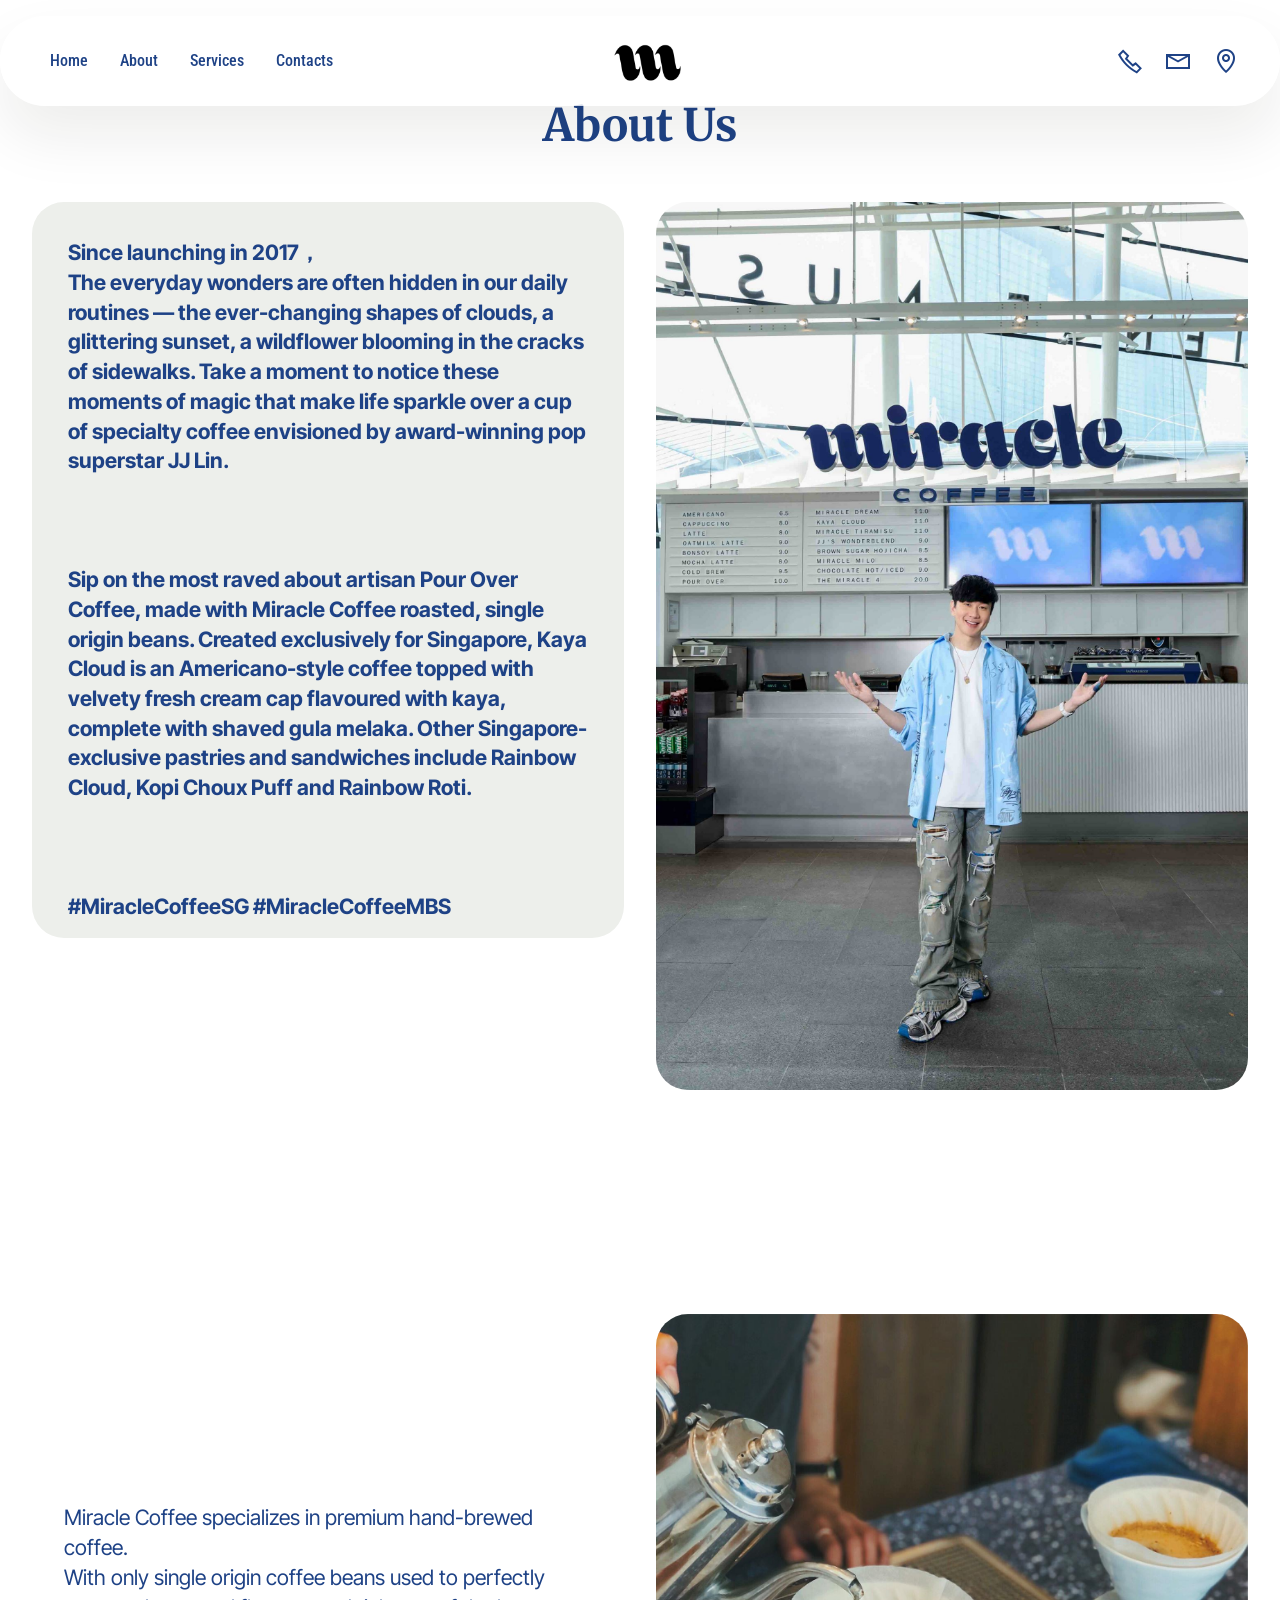
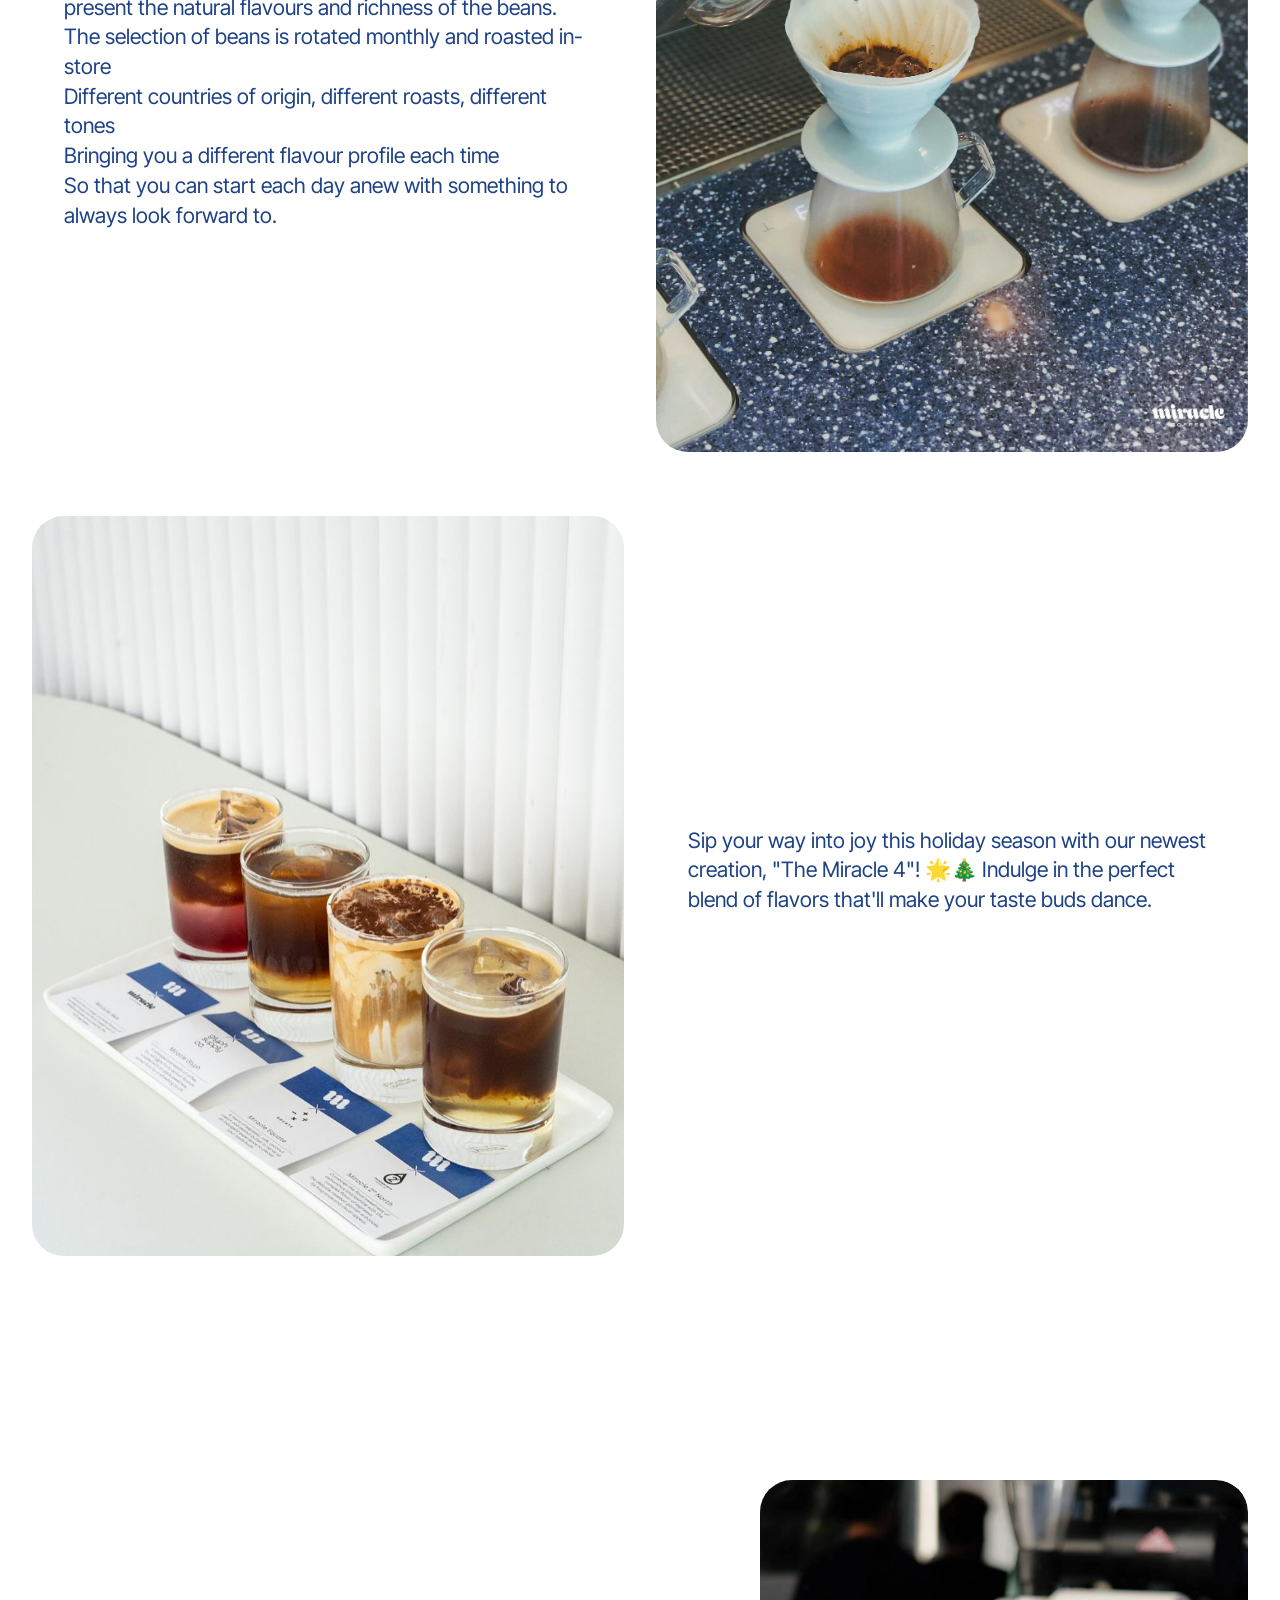
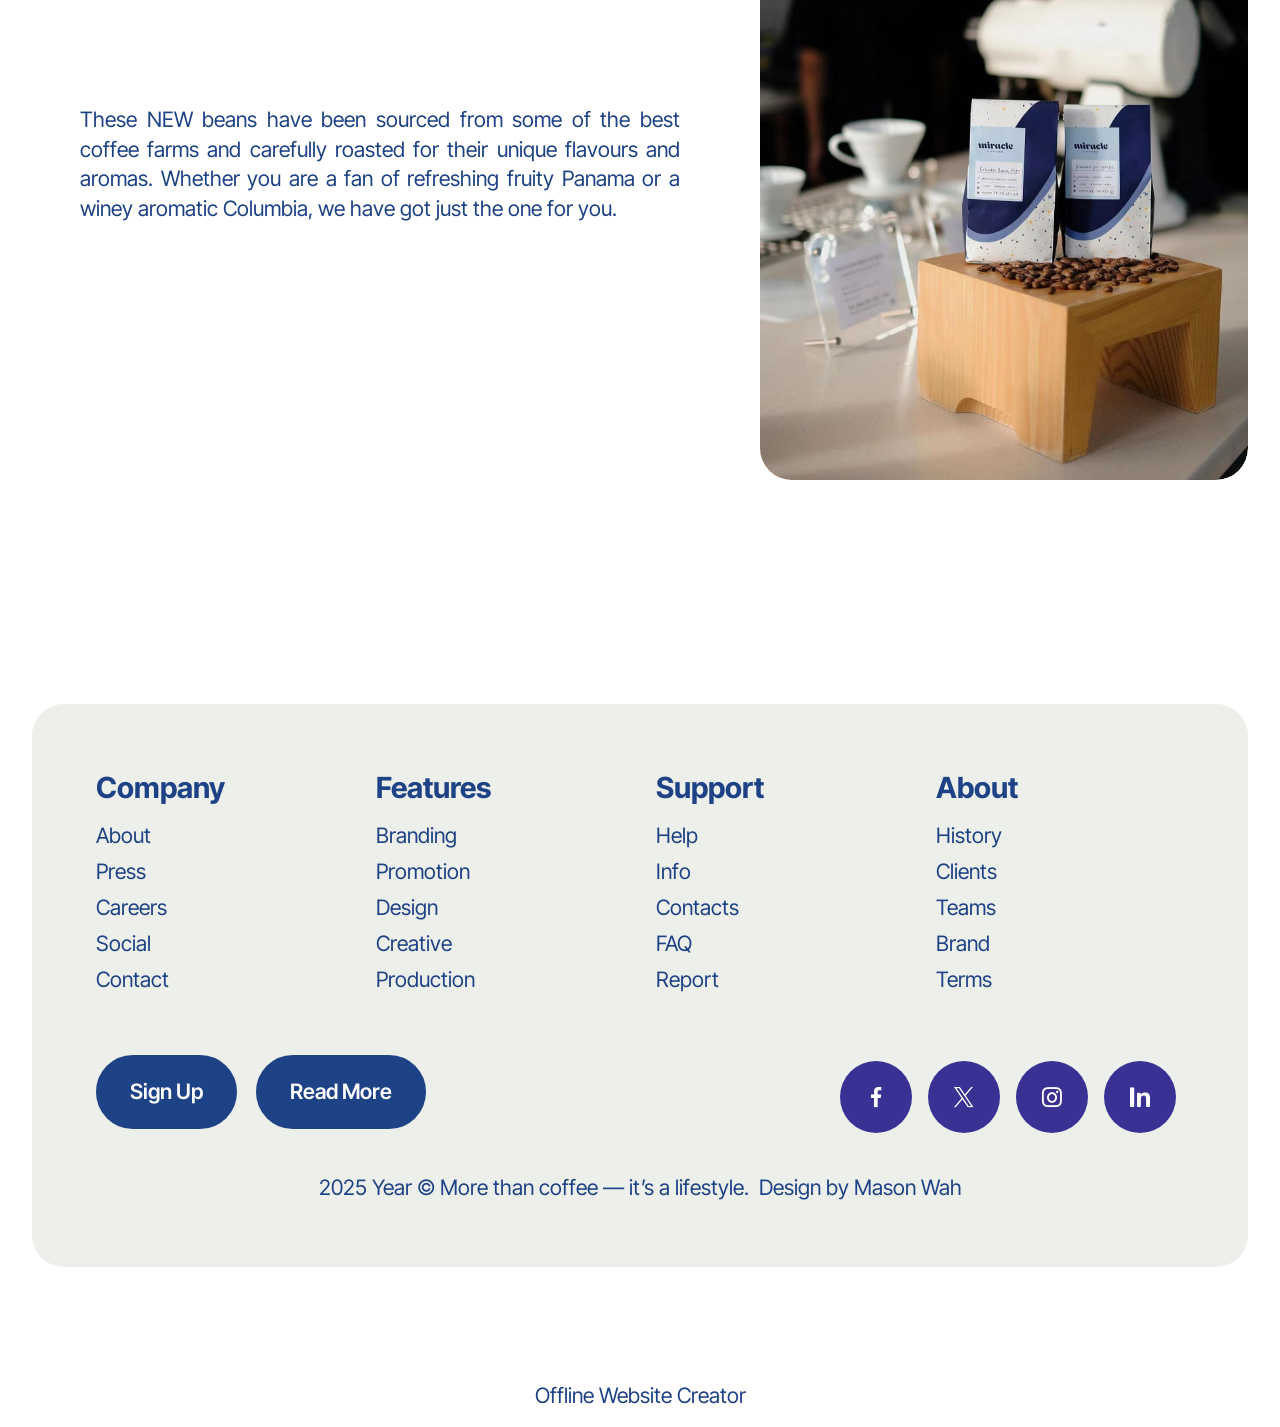
==== page1.html @ ad611be1 "create github pages" ====
<!DOCTYPE html>
<html  >
<head>
  <!-- Site made with Mobirise Website Builder v6.1.4, https://mobirise.com -->
  <meta charset="UTF-8">
  <meta http-equiv="X-UA-Compatible" content="IE=edge">
  <meta name="generator" content="Mobirise v6.1.4, mobirise.com">
  <meta name="viewport" content="width=device-width, initial-scale=1, minimum-scale=1">
  <link rel="shortcut icon" href="assets/images/301805165-104330795756913-1776750005625541947-n-removebg-preview.png" type="image/x-icon">
  <meta name="description" content="">
  
  
  <title>About</title>
  <link rel="stylesheet" href="assets/web/assets/mobirise-icons2/mobirise2.css">
  <link rel="stylesheet" href="assets/bootstrap/css/bootstrap.min.css">
  <link rel="stylesheet" href="assets/dropdown/css/style.css">
  <link rel="stylesheet" href="assets/socicon/css/styles.css">
  <link rel="stylesheet" href="assets/theme/css/style.css">
  <link rel="preload" href="https://fonts.googleapis.com/css?family=Merriweather:300,400,500,600,700,800,900,300i,400i,500i,600i,700i,800i,900i&display=swap" as="style" onload="this.onload=null;this.rel='stylesheet'">
  <noscript><link rel="stylesheet" href="https://fonts.googleapis.com/css?family=Merriweather:300,400,500,600,700,800,900,300i,400i,500i,600i,700i,800i,900i&display=swap"></noscript>
  <link rel="preload" href="https://fonts.googleapis.com/css?family=Inter+Tight:100,200,300,400,500,600,700,800,900,100i,200i,300i,400i,500i,600i,700i,800i,900i&display=swap" as="style" onload="this.onload=null;this.rel='stylesheet'">
  <noscript><link rel="stylesheet" href="https://fonts.googleapis.com/css?family=Inter+Tight:100,200,300,400,500,600,700,800,900,100i,200i,300i,400i,500i,600i,700i,800i,900i&display=swap"></noscript>
  <link rel="preload" href="https://fonts.googleapis.com/css?family=Roboto+Condensed:100,200,300,400,500,600,700,800,900,100i,200i,300i,400i,500i,600i,700i,800i,900i&display=swap" as="style" onload="this.onload=null;this.rel='stylesheet'">
  <noscript><link rel="stylesheet" href="https://fonts.googleapis.com/css?family=Roboto+Condensed:100,200,300,400,500,600,700,800,900,100i,200i,300i,400i,500i,600i,700i,800i,900i&display=swap"></noscript>
  <link rel="preload" as="style" href="assets/mobirise/css/mbr-additional.css?v=ZMEX3D"><link rel="stylesheet" href="assets/mobirise/css/mbr-additional.css?v=ZMEX3D" type="text/css">

  
  
  
</head>
<body>
  
  <section data-bs-version="5.1" class="menu menu3 cid-uYOqbJSqLU" once="menu" id="menu03-n">
	

	<nav class="navbar navbar-dropdown navbar-fixed-top navbar-expand-lg">
		<div class="container">
			<div class="navbar-brand">
				<span class="navbar-logo">
					<a href="index.html">
						<img src="assets/images/301805165-104330795756913-1776750005625541947-n-removebg-preview.png" alt="Mobirise Website Builder" style="height: 5rem;">
					</a>
				</span>
				
			</div>
			<button class="navbar-toggler" type="button" data-toggle="collapse" data-bs-toggle="collapse" data-target="#navbarSupportedContent" data-bs-target="#navbarSupportedContent" aria-controls="navbarNavAltMarkup" aria-expanded="false" aria-label="Toggle navigation">
				<div class="hamburger">
					<span></span>
					<span></span>
					<span></span>
					<span></span>
				</div>
			</button>
			<div class="collapse navbar-collapse" id="navbarSupportedContent">
				<ul class="navbar-nav nav-dropdown nav-right" data-app-modern-menu="true"><li class="nav-item">
						<a class="nav-link link text-primary display-4" href="index.html">Home</a>
					</li><li class="nav-item"><a class="nav-link link text-primary display-4" href="page1.html">About</a></li>
					<li class="nav-item">
						<a class="nav-link link show text-primary display-4" href="page2.html" aria-expanded="false">Services</a>
					</li>
					<li class="nav-item">
						<a class="nav-link link text-primary display-4" href="page3.html">Contacts</a>
					</li></ul>
				<div class="icons-menu">
					<a class="iconfont-wrapper" href="https://mobiri.se">
						<span class="p-2 mbr-iconfont mobi-mbri-phone mobi-mbri"></span>
					</a>
					<a class="iconfont-wrapper" href="https://mobiri.se">
						<span class="p-2 mbr-iconfont mobi-mbri-letter mobi-mbri"></span>
					</a>
					<a class="iconfont-wrapper" href="https://mobiri.se">
						<span class="p-2 mbr-iconfont mobi-mbri-map-pin mobi-mbri"></span>
					</a>
					
				</div>
				
			</div>
		</div>
	</nav>
</section>

<section data-bs-version="5.1" class="features030 cid-uYUTKyAnQy" id="features030-w">
    
    
    
    <div class="container">
        <div class="row justify-content-center">
            <div class="col-md-12 content-head mb-5">
                <h1 class="mbr-section-title mbr-fonts-style mb-0 display-2"><strong>About Us</strong></h1>
                
            </div>
        </div>
        <div class="row justify-content-center  blockContent">
            <div class="col-12 col-lg">
                <div class="item-wrapper align-left">
                    <div class="mbr-text counter-container mbr-fonts-style display-7">
                        <div><strong>Since launching in 2017，</strong></div><div><strong>The everyday wonders are often hidden in our daily routines — the ever-changing shapes of clouds, a glittering sunset, a wildflower blooming in the cracks of sidewalks. Take a moment to notice these moments of magic that make life sparkle over a cup of specialty coffee envisioned by award-winning pop superstar JJ Lin.</strong></div><div><strong><br></strong></div><div><strong>&nbsp;</strong></div><div><strong><br></strong></div><div><strong>Sip on the most raved about artisan Pour Over Coffee, made with Miracle Coffee roasted, single origin beans. Created exclusively for Singapore, Kaya Cloud is an Americano-style coffee topped with velvety fresh cream cap flavoured with kaya, complete with shaved gula melaka. Other Singapore-exclusive pastries and sandwiches include Rainbow Cloud, Kopi Choux Puff and Rainbow Roti.</strong></div><div><strong><br></strong></div><div><strong>&nbsp;</strong></div><div><strong><br></strong></div><div><strong>#MiracleCoffeeSG #MiracleCoffeeMBS</strong></div>
                    </div>
                </div>
            </div>
            <div class="col-12 col-lg-6">
                <div class="image-wrapper mb-4">
                    <img class="w-100" src="assets/images/jj-lin-in-front-of-the-flagship-cafe-counter-scaled.jpg" alt="Mobirise Website Builder">
                </div>
            </div>

        </div>
    </div>
</section>

<section data-bs-version="5.1" class="features38 cid-uYUZ3qZZGn" id="features038-10">
    

    
    

    <div class="container">
        <div class="row justify-content-center">
            <div class="col-12 col-md-12 col-lg">
                <div class="text-wrapper align-left">
                    
                    <p class="mbr-text align-left mbr-fonts-style mb-4 display-7">Miracle Coffee specializes in premium hand-brewed coffee.<br>With only single origin coffee beans used to perfectly present the natural flavours and richness of the beans.<br>The selection of beans is rotated monthly and roasted in-store<br>Different countries of origin, different roasts, different tones<br>Bringing you a different flavour profile each time<br>So that you can start each day anew with something to always look forward to.</p>
                    
                </div>
            </div>
            <div class="col-12 col-md-12 col-lg-6 image-wrapper">
                <img class="w-100" src="assets/images/471149863-550936171096371-1364765963683925314-n.jpg" alt="Mobirise Website Builder">
            </div>
        </div>
        <div class="row row-reverse justify-content-center">

            <div class="col-12 col-md-12 col-lg">
                <div class="text-wrapper align-left">
                    
                    <p class="mbr-text align-left mbr-fonts-style mb-4 display-7">Sip your way into joy this holiday season with our newest creation, "The Miracle 4"! 🌟🎄 Indulge in the perfect blend of flavors that'll make your taste buds dance.</p>
                    
                </div>
            </div>
            <div class="col-12 col-md-12 col-lg-6 image-wrapper">
                <img class="w-100" src="assets/images/469511061-17963204165830143-7533608566382138299-n.jpg" alt="Mobirise Website Builder">
            </div>
        </div>
        
    </div>
</section>

<section data-bs-version="5.1" class="start article05 cid-uYZWrpxmRF" id="article05-15">
  

  
  

  <div class="container">
    <div class="row justify-content-center align-items-center">
      <div class="col-12">
        <div class="card-wrapper">
          <div class="row">
            <div class="col-12 col-md-12 col-lg-5 image-wrapper">
              <img class="w-100" src="assets/images/481780273-612298191627068-6673244342465356547-n.jpg" alt="Mobirise Website Builder">
            </div>
            <div class="col-12 col-lg col-md-12">
              <div class="text-wrapper align-left">
                
                <p class="mbr-text mbr-fonts-style mb-4 display-7">These NEW beans have been sourced from some of the best coffee farms and carefully roasted for their unique flavours and aromas. Whether you are a fan of refreshing fruity Panama or a winey aromatic Columbia, we have got just the one for you.<br>
                </p>
                
              </div>
            </div>
          </div>
        </div>
      </div>
    </div>
  </div>
</section>

<section data-bs-version="5.1" class="footer1 cid-uYUhai4i9D" once="footers" id="footer01-o">
	

	
	
	<div class="container">
		<div class="row mbr-white">
			<div class="col-12 col-md-6 col-lg-3">
				<h5 class="mbr-section-subtitle mbr-fonts-style mb-2 display-5">
					<strong>Company</strong>
				</h5>
				<ul class="list mbr-fonts-style display-7">
					<li class="mbr-text item-wrap">About</li>
					<li class="mbr-text item-wrap">Press</li>
					<li class="mbr-text item-wrap">Careers</li>
					<li class="mbr-text item-wrap">Social</li>
					<li class="mbr-text item-wrap">Contact</li>
				</ul>
			</div>
			<div class="col-12 col-md-6 col-lg-3">
				<h5 class="mbr-section-subtitle mbr-fonts-style mb-2 display-5">
					<strong>Features</strong>
				</h5>
				<ul class="list mbr-fonts-style display-7">
					<li class="mbr-text item-wrap">Branding</li>
					<li class="mbr-text item-wrap">Promotion</li>
					<li class="mbr-text item-wrap">Design</li>
					<li class="mbr-text item-wrap">Creative</li>
					<li class="mbr-text item-wrap">Production</li>
				</ul>
			</div>
			<div class="col-12 col-md-6 col-lg-3">
				<h5 class="mbr-section-subtitle mbr-fonts-style mb-2 display-5">
					<strong>Support</strong>
				</h5>
				<ul class="list mbr-fonts-style display-7">
					<li class="mbr-text item-wrap">Help</li>
					<li class="mbr-text item-wrap">Info</li>
					<li class="mbr-text item-wrap">Contacts</li>
					<li class="mbr-text item-wrap">FAQ</li>
					<li class="mbr-text item-wrap">Report</li>
				</ul>
			</div>
			<div class="col-12 col-md-6 col-lg-3">
				<h5 class="mbr-section-subtitle mbr-fonts-style mb-2 display-5">
					<strong>About</strong>
				</h5>
				<ul class="list mbr-fonts-style display-7">
					<li class="mbr-text item-wrap">History</li>
					<li class="mbr-text item-wrap">Clients</li>
					<li class="mbr-text item-wrap">Teams</li>
					<li class="mbr-text item-wrap">Brand</li>
					<li class="mbr-text item-wrap">Terms</li>
				</ul>
			</div>
			<div class="col-12 mt-5 footer-col">
				<div class="mbr-section-btn align-left"><a class="btn btn-primary display-7" href="https://mobiri.se">Sign Up</a>
					<a class="btn btn-primary display-7" href="page7.html">Read More</a></div>

				<div class="social-row mt-2 display-7">
					<div class="soc-item">
						<a href="https://mobiri.se/">
							<span class="mbr-iconfont socicon socicon-facebook"></span>
						</a>
					</div>
					<div class="soc-item">
						<a href="https://mobiri.se/">
							<span class="mbr-iconfont socicon socicon-twitter"></span>
						</a>
					</div>
					<div class="soc-item">
						<a href="https://mobiri.se/">
							<span class="mbr-iconfont socicon socicon-instagram"></span>
						</a>
					</div>
					<div class="soc-item">
						<a href="https://mobiri.se/">
							<span class="mbr-iconfont socicon-logmein socicon"></span>
						</a>
					</div>
				</div>
			</div>
			<div class="col-12 mt-4">
				<p class="mbr-text mb-0 mbr-fonts-style copyright align-center display-7">2025 Year ©&nbsp;More than coffee — it’s a lifestyle.&nbsp; Design by Mason Wah</p>
			</div>
		</div>
	</div>
</section><section class="display-7" style="padding: 0;align-items: center;justify-content: center;flex-wrap: wrap;    align-content: center;display: flex;position: relative;height: 4rem;"><a href="https://mobiri.se/4250557" style="flex: 1 1;height: 4rem;position: absolute;width: 100%;z-index: 1;"><img alt="" style="height: 4rem;" src="[data-uri]"></a><p style="margin: 0;text-align: center;" class="display-7">&#8204;</p><a style="z-index:1" href="https://mobirise.com/offline-website-builder.html">Offline Website Creator</a></section><script src="assets/bootstrap/js/bootstrap.bundle.min.js"></script>  <script src="assets/smoothscroll/smooth-scroll.js"></script>  <script src="assets/ytplayer/index.js"></script>  <script src="assets/dropdown/js/navbar-dropdown.js"></script>  <script src="assets/theme/js/script.js"></script>  
  
  
</body>
</html>
---- assets/web/assets/mobirise-icons2/mobirise2.css ----
@font-face {
  font-family: 'Moririse2';
  font-display: swap;
  src:  url('mobirise2.eot?f2bix4');
  src:  url('mobirise2.eot?f2bix4#iefix') format('embedded-opentype'),
    url('mobirise2.ttf?f2bix4') format('truetype'),
    url('mobirise2.woff?f2bix4') format('woff'),
    url('mobirise2.svg?f2bix4#mobirise2') format('svg');
  font-weight: normal;
  font-style: normal;
}

[class^="mobi-"], [class*=" mobi-"] {
  /* use !important to prevent issues with browser extensions that change fonts */
  font-family: 'Moririse2' !important;
  speak: none;
  font-style: normal;
  font-weight: normal;
  font-variant: normal;
  text-transform: none;
  line-height: 1;

  /* Better Font Rendering =========== */
  -webkit-font-smoothing: antialiased;
  -moz-osx-font-smoothing: grayscale;
}

.mobi-mbri-add-submenu:before {
  content: "\e900";
}
.mobi-mbri-alert:before {
  content: "\e901";
}
.mobi-mbri-align-center:before {
  content: "\e902";
}
.mobi-mbri-align-justify:before {
  content: "\e903";
}
.mobi-mbri-align-left:before {
  content: "\e904";
}
.mobi-mbri-align-right:before {
  content: "\e905";
}
.mobi-mbri-android:before {
  content: "\e906";
}
.mobi-mbri-apple:before {
  content: "\e907";
}
.mobi-mbri-arrow-down:before {
  content: "\e908";
}
.mobi-mbri-arrow-next:before {
  content: "\e909";
}
.mobi-mbri-arrow-prev:before {
  content: "\e90a";
}
.mobi-mbri-arrow-up:before {
  content: "\e90b";
}
.mobi-mbri-bold:before {
  content: "\e90c";
}
.mobi-mbri-bookmark:before {
  content: "\e90d";
}
.mobi-mbri-bootstrap:before {
  content: "\e90e";
}
.mobi-mbri-briefcase:before {
  content: "\e90f";
}
.mobi-mbri-browse:before {
  content: "\e910";
}
.mobi-mbri-bulleted-list:before {
  content: "\e911";
}
.mobi-mbri-calendar:before {
  content: "\e912";
}
.mobi-mbri-camera:before {
  content: "\e913";
}
.mobi-mbri-cart-add:before {
  content: "\e914";
}
.mobi-mbri-cart-full:before {
  content: "\e915";
}
.mobi-mbri-cash:before {
  content: "\e916";
}
.mobi-mbri-change-style:before {
  content: "\e917";
}
.mobi-mbri-chat:before {
  content: "\e918";
}
.mobi-mbri-clock:before {
  content: "\e919";
}
.mobi-mbri-close:before {
  content: "\e91a";
}
.mobi-mbri-cloud:before {
  content: "\e91b";
}
.mobi-mbri-code:before {
  content: "\e91c";
}
.mobi-mbri-contact-form:before {
  content: "\e91d";
}
.mobi-mbri-credit-card:before {
  content: "\e91e";
}
.mobi-mbri-cursor-click:before {
  content: "\e91f";
}
.mobi-mbri-cust-feedback:before {
  content: "\e920";
}
.mobi-mbri-database:before {
  content: "\e921";
}
.mobi-mbri-delivery:before {
  content: "\e922";
}
.mobi-mbri-desktop:before {
  content: "\e923";
}
.mobi-mbri-devices:before {
  content: "\e924";
}
.mobi-mbri-down:before {
  content: "\e925";
}
.mobi-mbri-download-2:before {
  content: "\e926";
}
.mobi-mbri-download:before {
  content: "\e927";
}
.mobi-mbri-drag-n-drop-2:before {
  content: "\e928";
}
.mobi-mbri-drag-n-drop:before {
  content: "\e929";
}
.mobi-mbri-edit-2:before {
  content: "\e92a";
}
.mobi-mbri-edit:before {
  content: "\e92b";
}
.mobi-mbri-error:before {
  content: "\e92c";
}
.mobi-mbri-extension:before {
  content: "\e92d";
}
.mobi-mbri-features:before {
  content: "\e92e";
}
.mobi-mbri-file:before {
  content: "\e92f";
}
.mobi-mbri-flag:before {
  content: "\e930";
}
.mobi-mbri-folder:before {
  content: "\e931";
}
.mobi-mbri-gift:before {
  content: "\e932";
}
.mobi-mbri-github:before {
  content: "\e933";
}
.mobi-mbri-globe-2:before {
  content: "\e934";
}
.mobi-mbri-globe:before {
  content: "\e935";
}
.mobi-mbri-growing-chart:before {
  content: "\e936";
}
.mobi-mbri-hearth:before {
  content: "\e937";
}
.mobi-mbri-help:before {
  content: "\e938";
}
.mobi-mbri-home:before {
  content: "\e939";
}
.mobi-mbri-hot-cup:before {
  content: "\e93a";
}
.mobi-mbri-idea:before {
  content: "\e93b";
}
.mobi-mbri-image-gallery:before {
  content: "\e93c";
}
.mobi-mbri-image-slider:before {
  content: "\e93d";
}
.mobi-mbri-info:before {
  content: "\e93e";
}
.mobi-mbri-italic:before {
  content: "\e93f";
}
.mobi-mbri-key:before {
  content: "\e940";
}
.mobi-mbri-laptop:before {
  content: "\e941";
}
.mobi-mbri-layers:before {
  content: "\e942";
}
.mobi-mbri-left-right:before {
  content: "\e943";
}
.mobi-mbri-left:before {
  content: "\e944";
}
.mobi-mbri-letter:before {
  content: "\e945";
}
.mobi-mbri-like:before {
  content: "\e946";
}
.mobi-mbri-link:before {
  content: "\e947";
}
.mobi-mbri-lock:before {
  content: "\e948";
}
.mobi-mbri-login:before {
  content: "\e949";
}
.mobi-mbri-logout:before {
  content: "\e94a";
}
.mobi-mbri-magic-stick:before {
  content: "\e94b";
}
.mobi-mbri-map-pin:before {
  content: "\e94c";
}
.mobi-mbri-menu:before {
  content: "\e94d";
}
.mobi-mbri-mobile-2:before {
  content: "\e94e";
}
.mobi-mbri-mobile-horizontal:before {
  content: "\e94f";
}
.mobi-mbri-mobile:before {
  content: "\e950";
}
.mobi-mbri-mobirise:before {
  content: "\e951";
}
.mobi-mbri-more-horizontal:before {
  content: "\e952";
}
.mobi-mbri-more-vertical:before {
  content: "\e953";
}
.mobi-mbri-music:before {
  content: "\e954";
}
.mobi-mbri-new-file:before {
  content: "\e955";
}
.mobi-mbri-numbered-list:before {
  content: "\e956";
}
.mobi-mbri-opened-folder:before {
  content: "\e957";
}
.mobi-mbri-pages:before {
  content: "\e958";
}
.mobi-mbri-paper-plane:before {
  content: "\e959";
}
.mobi-mbri-paperclip:before {
  content: "\e95a";
}
.mobi-mbri-phone:before {
  content: "\e95b";
}
.mobi-mbri-photo:before {
  content: "\e95c";
}
.mobi-mbri-photos:before {
  content: "\e95d";
}
.mobi-mbri-pin:before {
  content: "\e95e";
}
.mobi-mbri-play:before {
  content: "\e95f";
}
.mobi-mbri-plus:before {
  content: "\e960";
}
.mobi-mbri-preview:before {
  content: "\e961";
}
.mobi-mbri-print:before {
  content: "\e962";
}
.mobi-mbri-protect:before {
  content: "\e963";
}
.mobi-mbri-question:before {
  content: "\e964";
}
.mobi-mbri-quote-left:before {
  content: "\e965";
}
.mobi-mbri-quote-right:before {
  content: "\e966";
}
.mobi-mbri-redo:before {
  content: "\e967";
}
.mobi-mbri-refresh:before {
  content: "\e968";
}
.mobi-mbri-responsive-2:before {
  content: "\e969";
}
.mobi-mbri-responsive:before {
  content: "\e96a";
}
.mobi-mbri-right:before {
  content: "\e96b";
}
.mobi-mbri-rocket:before {
  content: "\e96c";
}
.mobi-mbri-sad-face:before {
  content: "\e96d";
}
.mobi-mbri-sale:before {
  content: "\e96e";
}
.mobi-mbri-save:before {
  content: "\e96f";
}
.mobi-mbri-search:before {
  content: "\e970";
}
.mobi-mbri-setting-2:before {
  content: "\e971";
}
.mobi-mbri-setting-3:before {
  content: "\e972";
}
.mobi-mbri-setting:before {
  content: "\e973";
}
.mobi-mbri-share:before {
  content: "\e974";
}
.mobi-mbri-shopping-bag:before {
  content: "\e975";
}
.mobi-mbri-shopping-basket:before {
  content: "\e976";
}
.mobi-mbri-shopping-cart:before {
  content: "\e977";
}
.mobi-mbri-sites:before {
  content: "\e978";
}
.mobi-mbri-smile-face:before {
  content: "\e979";
}
.mobi-mbri-speed:before {
  content: "\e97a";
}
.mobi-mbri-star:before {
  content: "\e97b";
}
.mobi-mbri-success:before {
  content: "\e97c";
}
.mobi-mbri-sun:before {
  content: "\e97d";
}
.mobi-mbri-sun2:before {
  content: "\e97e";
}
.mobi-mbri-tablet-vertical:before {
  content: "\e97f";
}
.mobi-mbri-tablet:before {
  content: "\e980";
}
.mobi-mbri-target:before {
  content: "\e981";
}
.mobi-mbri-timer:before {
  content: "\e982";
}
.mobi-mbri-to-ftp:before {
  content: "\e983";
}
.mobi-mbri-to-local-drive:before {
  content: "\e984";
}
.mobi-mbri-touch-swipe:before {
  content: "\e985";
}
.mobi-mbri-touch:before {
  content: "\e986";
}
.mobi-mbri-trash:before {
  content: "\e987";
}
.mobi-mbri-underline:before {
  content: "\e988";
}
.mobi-mbri-undo:before {
  content: "\e989";
}
.mobi-mbri-unlink:before {
  content: "\e98a";
}
.mobi-mbri-unlock:before {
  content: "\e98b";
}
.mobi-mbri-up-down:before {
  content: "\e98c";
}
.mobi-mbri-up:before {
  content: "\e98d";
}
.mobi-mbri-update:before {
  content: "\e98e";
}
.mobi-mbri-upload-2:before {
  content: "\e98f";
}
.mobi-mbri-upload:before {
  content: "\e990";
}
.mobi-mbri-user-2:before {
  content: "\e991";
}
.mobi-mbri-user:before {
  content: "\e992";
}
.mobi-mbri-users:before {
  content: "\e993";
}
.mobi-mbri-video-play:before {
  content: "\e994";
}
.mobi-mbri-video:before {
  content: "\e995";
}
.mobi-mbri-watch:before {
  content: "\e996";
}
.mobi-mbri-website-theme-2:before {
  content: "\e997";
}
.mobi-mbri-website-theme:before {
  content: "\e998";
}
.mobi-mbri-wifi:before {
  content: "\e999";
}
.mobi-mbri-windows:before {
  content: "\e99a";
}
.mobi-mbri-zoom-in:before {
  content: "\e99b";
}
.mobi-mbri-zoom-out:before {
  content: "\e99c";
}
---- assets/dropdown/css/style.css ----
.navbar-dropdown {
  left: 0;
  padding: 0;
  position: absolute;
  right: 0;
  top: 0;
  transition: all 0.45s ease;
  z-index: 1030;
  background: #282828; }
  .navbar-dropdown .navbar-logo {
    margin-right: 0.8rem;
    transition: margin 0.3s ease-in-out;
    vertical-align: middle; }
    .navbar-dropdown .navbar-logo img {
      height: 3.125rem;
      transition: all 0.3s ease-in-out; }
    .navbar-dropdown .navbar-logo.mbr-iconfont {
      font-size: 3.125rem;
      line-height: 3.125rem; }
  .navbar-dropdown .navbar-caption {
    font-weight: 700;
    white-space: normal;
    vertical-align: -4px;
    line-height: 3.125rem !important; }
    .navbar-dropdown .navbar-caption, .navbar-dropdown .navbar-caption:hover {
      color: inherit;
      text-decoration: none; }
  .navbar-dropdown .mbr-iconfont + .navbar-caption {
    vertical-align: -1px; }
  .navbar-dropdown.navbar-fixed-top {
    position: fixed; }
  .navbar-dropdown .navbar-brand span {
    vertical-align: -4px; }
  .navbar-dropdown.bg-color.transparent {
    background: none; }
  .navbar-dropdown.navbar-short .navbar-brand {
    padding: 0.625rem 0; }
    .navbar-dropdown.navbar-short .navbar-brand span {
      vertical-align: -1px; }
  .navbar-dropdown.navbar-short .navbar-caption {
    line-height: 2.375rem !important;
    vertical-align: -2px; }
  .navbar-dropdown.navbar-short .navbar-logo {
    margin-right: 0.5rem; }
    .navbar-dropdown.navbar-short .navbar-logo img {
      height: 2.375rem; }
    .navbar-dropdown.navbar-short .navbar-logo.mbr-iconfont {
      font-size: 2.375rem;
      line-height: 2.375rem; }
  .navbar-dropdown.navbar-short .mbr-table-cell {
    height: 3.625rem; }
  .navbar-dropdown .navbar-close {
    left: 0.6875rem;
    position: fixed;
    top: 0.75rem;
    z-index: 1000; }
  .navbar-dropdown .hamburger-icon {
    content: "";
    display: inline-block;
    vertical-align: middle;
    width: 16px;
    -webkit-box-shadow: 0 -6px 0 1px #282828,0 0 0 1px #282828,0 6px 0 1px #282828;
    -moz-box-shadow: 0 -6px 0 1px #282828,0 0 0 1px #282828,0 6px 0 1px #282828;
    box-shadow: 0 -6px 0 1px #282828,0 0 0 1px #282828,0 6px 0 1px #282828; }

.dropdown-menu .dropdown-toggle[data-toggle="dropdown-submenu"]::after {
  border-bottom: 0.35em solid transparent;
  border-left: 0.35em solid;
  border-right: 0;
  border-top: 0.35em solid transparent;
  margin-left: 0.3rem; }

.dropdown-menu .dropdown-item:focus {
  outline: 0; }

.nav-dropdown {
  font-size: 0.75rem;
  font-weight: 500;
  height: auto !important; }
  .nav-dropdown .nav-btn {
    padding-left: 1rem; }
  .nav-dropdown .link {
    margin: .667em 1.667em;
    font-weight: 500;
    padding: 0;
    transition: color .2s ease-in-out; }
    .nav-dropdown .link.dropdown-toggle {
      margin-right: 2.583em; }
      .nav-dropdown .link.dropdown-toggle::after {
        margin-left: .25rem;
        border-top: 0.35em solid;
        border-right: 0.35em solid transparent;
        border-left: 0.35em solid transparent;
        border-bottom: 0; }
      .nav-dropdown .link.dropdown-toggle[aria-expanded="true"] {
        margin: 0;
        padding: 0.667em 3.263em  0.667em 1.667em; }
  .nav-dropdown .link::after,
  .nav-dropdown .dropdown-item::after {
    color: inherit; }
  .nav-dropdown .btn {
    font-size: 0.75rem;
    font-weight: 700;
    letter-spacing: 0;
    margin-bottom: 0;
    padding-left: 1.25rem;
    padding-right: 1.25rem; }
  .nav-dropdown .dropdown-menu {
    border-radius: 0;
    border: 0;
    left: 0;
    margin: 0;
    padding-bottom: 1.25rem;
    padding-top: 1.25rem;
    position: relative; }
  .nav-dropdown .dropdown-submenu {
    margin-left: 0.125rem;
    top: 0; }
  .nav-dropdown .dropdown-item {
    font-weight: 500;
    line-height: 2;
    padding: 0.3846em 4.615em 0.3846em 1.5385em;
    position: relative;
    transition: color .2s ease-in-out, background-color .2s ease-in-out; }
    .nav-dropdown .dropdown-item::after {
      margin-top: -0.3077em;
      position: absolute;
      right: 1.1538em;
      top: 50%; }
    .nav-dropdown .dropdown-item:focus, .nav-dropdown .dropdown-item:hover {
      background: none; }

@media (max-width: 767px) {
  .nav-dropdown.navbar-toggleable-sm {
    bottom: 0;
    display: none;
    left: 0;
    overflow-x: hidden;
    position: fixed;
    top: 0;
    transform: translateX(-100%);
    -ms-transform: translateX(-100%);
    -webkit-transform: translateX(-100%);
    width: 18.75rem;
    z-index: 999; } }
.nav-dropdown.navbar-toggleable-xl {
  bottom: 0;
  display: none;
  left: 0;
  overflow-x: hidden;
  position: fixed;
  top: 0;
  transform: translateX(-100%);
  -ms-transform: translateX(-100%);
  -webkit-transform: translateX(-100%);
  width: 18.75rem;
  z-index: 999; }

.nav-dropdown-sm {
  display: block !important;
  overflow-x: hidden;
  overflow: auto;
  padding-top: 3.875rem; }
  .nav-dropdown-sm::after {
    content: "";
    display: block;
    height: 3rem;
    width: 100%; }
  .nav-dropdown-sm.collapse.in ~ .navbar-close {
    display: block !important; }
  .nav-dropdown-sm.collapsing, .nav-dropdown-sm.collapse.in {
    transform: translateX(0);
    -ms-transform: translateX(0);
    -webkit-transform: translateX(0);
    transition: all 0.25s ease-out;
    -webkit-transition: all 0.25s ease-out;
    background: #282828; }
  .nav-dropdown-sm.collapsing[aria-expanded="false"] {
    transform: translateX(-100%);
    -ms-transform: translateX(-100%);
    -webkit-transform: translateX(-100%); }
  .nav-dropdown-sm .nav-item {
    display: block;
    margin-left: 0 !important;
    padding-left: 0; }
  .nav-dropdown-sm .link,
  .nav-dropdown-sm .dropdown-item {
    border-top: 1px dotted rgba(255, 255, 255, 0.1);
    font-size: 0.8125rem;
    line-height: 1.6;
    margin: 0 !important;
    padding: 0.875rem 2.4rem 0.875rem 1.5625rem !important;
    position: relative;
    white-space: normal; }
    .nav-dropdown-sm .link:focus, .nav-dropdown-sm .link:hover,
    .nav-dropdown-sm .dropdown-item:focus,
    .nav-dropdown-sm .dropdown-item:hover {
      background: rgba(0, 0, 0, 0.2) !important;
      color: #c0a375; }
  .nav-dropdown-sm .nav-btn {
    position: relative;
    padding: 1.5625rem 1.5625rem 0 1.5625rem; }
    .nav-dropdown-sm .nav-btn::before {
      border-top: 1px dotted rgba(255, 255, 255, 0.1);
      content: "";
      left: 0;
      position: absolute;
      top: 0;
      width: 100%; }
    .nav-dropdown-sm .nav-btn + .nav-btn {
      padding-top: 0.625rem; }
      .nav-dropdown-sm .nav-btn + .nav-btn::before {
        display: none; }
  .nav-dropdown-sm .btn {
    padding: 0.625rem 0; }
  .nav-dropdown-sm .dropdown-toggle[data-toggle="dropdown-submenu"]::after {
    margin-left: .25rem;
    border-top: 0.35em solid;
    border-right: 0.35em solid transparent;
    border-left: 0.35em solid transparent;
    border-bottom: 0; }
  .nav-dropdown-sm .dropdown-toggle[data-toggle="dropdown-submenu"][aria-expanded="true"]::after {
    border-top: 0;
    border-right: 0.35em solid transparent;
    border-left: 0.35em solid transparent;
    border-bottom: 0.35em solid; }
  .nav-dropdown-sm .dropdown-menu {
    margin: 0;
    padding: 0;
    position: relative;
    top: 0;
    left: 0;
    width: 100%;
    border: 0;
    float: none;
    border-radius: 0;
    background: none; }
  .nav-dropdown-sm .dropdown-submenu {
    left: 100%;
    margin-left: 0.125rem;
    margin-top: -1.25rem;
    top: 0; }

.navbar-toggleable-sm .nav-dropdown .dropdown-menu {
  position: absolute; }

.navbar-toggleable-sm .nav-dropdown .dropdown-submenu {
  left: 100%;
  margin-left: 0.125rem;
  margin-top: -1.25rem;
  top: 0; }

.navbar-toggleable-sm.opened .nav-dropdown .dropdown-menu {
  position: relative; }

.navbar-toggleable-sm.opened .nav-dropdown .dropdown-submenu {
  left: 0;
  margin-left: 00rem;
  margin-top: 0rem;
  top: 0; }

.is-builder .nav-dropdown.collapsing {
  transition: none !important; }
---- assets/socicon/css/styles.css ----
@charset "UTF-8";

@font-face {
  font-family: 'Socicon';
  src:  url('../fonts/socicon.eot');
  src:  url('../fonts/socicon.eot?#iefix') format('embedded-opentype'),
    url('../fonts/socicon.woff2') format('woff2'),
    url('../fonts/socicon.ttf') format('truetype'),
    url('../fonts/socicon.woff') format('woff'),
    url('../fonts/socicon.svg#socicon') format('svg');
  font-weight: normal;
  font-style: normal;
  font-display: swap;
}

[data-icon]:before {
  font-family: "socicon" !important;
  content: attr(data-icon);
  font-style: normal !important;
  font-weight: normal !important;
  font-variant: normal !important;
  text-transform: none !important;
  speak: none;
  line-height: 1;
  -webkit-font-smoothing: antialiased;
  -moz-osx-font-smoothing: grayscale;
}

[class^="socicon-"], [class*=" socicon-"] {
  /* use !important to prevent issues with browser extensions that change fonts */
  font-family: 'Socicon' !important;
  speak: none;
  font-style: normal;
  font-weight: normal;
  font-variant: normal;
  text-transform: none;
  line-height: 1;

  /* Better Font Rendering =========== */
  -webkit-font-smoothing: antialiased;
  -moz-osx-font-smoothing: grayscale;
}

.socicon-500px:before {
  content: "\e000";
}
.socicon-8tracks:before {
  content: "\e001";
}
.socicon-airbnb:before {
  content: "\e002";
}
.socicon-alliance:before {
  content: "\e003";
}
.socicon-amazon:before {
  content: "\e004";
}
.socicon-amplement:before {
  content: "\e005";
}
.socicon-android:before {
  content: "\e006";
}
.socicon-angellist:before {
  content: "\e007";
}
.socicon-apple:before {
  content: "\e008";
}
.socicon-appnet:before {
  content: "\e009";
}
.socicon-baidu:before {
  content: "\e00a";
}
.socicon-bandcamp:before {
  content: "\e00b";
}
.socicon-battlenet:before {
  content: "\e00c";
}
.socicon-mixer:before {
  content: "\e00d";
}
.socicon-bebee:before {
  content: "\e00e";
}
.socicon-bebo:before {
  content: "\e00f";
}
.socicon-behance:before {
  content: "\e010";
}
.socicon-blizzard:before {
  content: "\e011";
}
.socicon-blogger:before {
  content: "\e012";
}
.socicon-buffer:before {
  content: "\e013";
}
.socicon-chrome:before {
  content: "\e014";
}
.socicon-coderwall:before {
  content: "\e015";
}
.socicon-curse:before {
  content: "\e016";
}
.socicon-dailymotion:before {
  content: "\e017";
}
.socicon-deezer:before {
  content: "\e018";
}
.socicon-delicious:before {
  content: "\e019";
}
.socicon-deviantart:before {
  content: "\e01a";
}
.socicon-diablo:before {
  content: "\e01b";
}
.socicon-digg:before {
  content: "\e01c";
}
.socicon-discord:before {
  content: "\e01d";
}
.socicon-disqus:before {
  content: "\e01e";
}
.socicon-douban:before {
  content: "\e01f";
}
.socicon-draugiem:before {
  content: "\e020";
}
.socicon-dribbble:before {
  content: "\e021";
}
.socicon-drupal:before {
  content: "\e022";
}
.socicon-ebay:before {
  content: "\e023";
}
.socicon-ello:before {
  content: "\e024";
}
.socicon-endomodo:before {
  content: "\e025";
}
.socicon-envato:before {
  content: "\e026";
}
.socicon-etsy:before {
  content: "\e027";
}
.socicon-facebook:before {
  content: "\e028";
}
.socicon-feedburner:before {
  content: "\e029";
}
.socicon-filmweb:before {
  content: "\e02a";
}
.socicon-firefox:before {
  content: "\e02b";
}
.socicon-flattr:before {
  content: "\e02c";
}
.socicon-flickr:before {
  content: "\e02d";
}
.socicon-formulr:before {
  content: "\e02e";
}
.socicon-forrst:before {
  content: "\e02f";
}
.socicon-foursquare:before {
  content: "\e030";
}
.socicon-friendfeed:before {
  content: "\e031";
}
.socicon-github:before {
  content: "\e032";
}
.socicon-goodreads:before {
  content: "\e033";
}
.socicon-google:before {
  content: "\e034";
}
.socicon-googlescholar:before {
  content: "\e035";
}
.socicon-googlegroups:before {
  content: "\e036";
}
.socicon-googlephotos:before {
  content: "\e037";
}
.socicon-googleplus:before {
  content: "\e038";
}
.socicon-grooveshark:before {
  content: "\e039";
}
.socicon-hackerrank:before {
  content: "\e03a";
}
.socicon-hearthstone:before {
  content: "\e03b";
}
.socicon-hellocoton:before {
  content: "\e03c";
}
.socicon-heroes:before {
  content: "\e03d";
}
.socicon-smashcast:before {
  content: "\e03e";
}
.socicon-horde:before {
  content: "\e03f";
}
.socicon-houzz:before {
  content: "\e040";
}
.socicon-icq:before {
  content: "\e041";
}
.socicon-identica:before {
  content: "\e042";
}
.socicon-imdb:before {
  content: "\e043";
}
.socicon-instagram:before {
  content: "\e044";
}
.socicon-issuu:before {
  content: "\e045";
}
.socicon-istock:before {
  content: "\e046";
}
.socicon-itunes:before {
  content: "\e047";
}
.socicon-keybase:before {
  content: "\e048";
}
.socicon-lanyrd:before {
  content: "\e049";
}
.socicon-lastfm:before {
  content: "\e04a";
}
.socicon-line:before {
  content: "\e04b";
}
.socicon-linkedin:before {
  content: "\e04c";
}
.socicon-livejournal:before {
  content: "\e04d";
}
.socicon-lyft:before {
  content: "\e04e";
}
.socicon-macos:before {
  content: "\e04f";
}
.socicon-mail:before {
  content: "\e050";
}
.socicon-medium:before {
  content: "\e051";
}
.socicon-meetup:before {
  content: "\e052";
}
.socicon-mixcloud:before {
  content: "\e053";
}
.socicon-modelmayhem:before {
  content: "\e054";
}
.socicon-mumble:before {
  content: "\e055";
}
.socicon-myspace:before {
  content: "\e056";
}
.socicon-newsvine:before {
  content: "\e057";
}
.socicon-nintendo:before {
  content: "\e058";
}
.socicon-npm:before {
  content: "\e059";
}
.socicon-odnoklassniki:before {
  content: "\e05a";
}
.socicon-openid:before {
  content: "\e05b";
}
.socicon-opera:before {
  content: "\e05c";
}
.socicon-outlook:before {
  content: "\e05d";
}
.socicon-overwatch:before {
  content: "\e05e";
}
.socicon-patreon:before {
  content: "\e05f";
}
.socicon-paypal:before {
  content: "\e060";
}
.socicon-periscope:before {
  content: "\e061";
}
.socicon-persona:before {
  content: "\e062";
}
.socicon-pinterest:before {
  content: "\e063";
}
.socicon-play:before {
  content: "\e064";
}
.socicon-player:before {
  content: "\e065";
}
.socicon-playstation:before {
  content: "\e066";
}
.socicon-pocket:before {
  content: "\e067";
}
.socicon-qq:before {
  content: "\e068";
}
.socicon-quora:before {
  content: "\e069";
}
.socicon-raidcall:before {
  content: "\e06a";
}
.socicon-ravelry:before {
  content: "\e06b";
}
.socicon-reddit:before {
  content: "\e06c";
}
.socicon-renren:before {
  content: "\e06d";
}
.socicon-researchgate:before {
  content: "\e06e";
}
.socicon-residentadvisor:before {
  content: "\e06f";
}
.socicon-reverbnation:before {
  content: "\e070";
}
.socicon-rss:before {
  content: "\e071";
}
.socicon-sharethis:before {
  content: "\e072";
}
.socicon-skype:before {
  content: "\e073";
}
.socicon-slideshare:before {
  content: "\e074";
}
.socicon-smugmug:before {
  content: "\e075";
}
.socicon-snapchat:before {
  content: "\e076";
}
.socicon-songkick:before {
  content: "\e077";
}
.socicon-soundcloud:before {
  content: "\e078";
}
.socicon-spotify:before {
  content: "\e079";
}
.socicon-stackexchange:before {
  content: "\e07a";
}
.socicon-stackoverflow:before {
  content: "\e07b";
}
.socicon-starcraft:before {
  content: "\e07c";
}
.socicon-stayfriends:before {
  content: "\e07d";
}
.socicon-steam:before {
  content: "\e07e";
}
.socicon-storehouse:before {
  content: "\e07f";
}
.socicon-strava:before {
  content: "\e080";
}
.socicon-streamjar:before {
  content: "\e081";
}
.socicon-stumbleupon:before {
  content: "\e082";
}
.socicon-swarm:before {
  content: "\e083";
}
.socicon-teamspeak:before {
  content: "\e084";
}
.socicon-teamviewer:before {
  content: "\e085";
}
.socicon-technorati:before {
  content: "\e086";
}
.socicon-telegram:before {
  content: "\e087";
}
.socicon-tripadvisor:before {
  content: "\e088";
}
.socicon-tripit:before {
  content: "\e089";
}
.socicon-triplej:before {
  content: "\e08a";
}
.socicon-tumblr:before {
  content: "\e08b";
}
.socicon-twitch:before {
  content: "\e08c";
}
.socicon-twitter:before {
  content: "\e08d";
}
.socicon-uber:before {
  content: "\e08e";
}
.socicon-ventrilo:before {
  content: "\e08f";
}
.socicon-viadeo:before {
  content: "\e090";
}
.socicon-viber:before {
  content: "\e091";
}
.socicon-viewbug:before {
  content: "\e092";
}
.socicon-vimeo:before {
  content: "\e093";
}
.socicon-vine:before {
  content: "\e094";
}
.socicon-vkontakte:before {
  content: "\e095";
}
.socicon-warcraft:before {
  content: "\e096";
}
.socicon-wechat:before {
  content: "\e097";
}
.socicon-weibo:before {
  content: "\e098";
}
.socicon-whatsapp:before {
  content: "\e099";
}
.socicon-wikipedia:before {
  content: "\e09a";
}
.socicon-windows:before {
  content: "\e09b";
}
.socicon-wordpress:before {
  content: "\e09c";
}
.socicon-wykop:before {
  content: "\e09d";
}
.socicon-xbox:before {
  content: "\e09e";
}
.socicon-xing:before {
  content: "\e09f";
}
.socicon-yahoo:before {
  content: "\e0a0";
}
.socicon-yammer:before {
  content: "\e0a1";
}
.socicon-yandex:before {
  content: "\e0a2";
}
.socicon-yelp:before {
  content: "\e0a3";
}
.socicon-younow:before {
  content: "\e0a4";
}
.socicon-youtube:before {
  content: "\e0a5";
}
.socicon-zapier:before {
  content: "\e0a6";
}
.socicon-zerply:before {
  content: "\e0a7";
}
.socicon-zomato:before {
  content: "\e0a8";
}
.socicon-zynga:before {
  content: "\e0a9";
}
.socicon-bluesky:before {
  content: "\e0aa";
}
.socicon-threads:before {
  content: "\e0ab";
}
.socicon-spreadshirt:before {
  content: "\e901";
}
.socicon-gamejolt:before {
  content: "\e902";
}
.socicon-trello:before {
  content: "\e903";
}
.socicon-tunein:before {
  content: "\e904";
}
.socicon-bloglovin:before {
  content: "\e905";
}
.socicon-gamewisp:before {
  content: "\e906";
}
.socicon-messenger:before {
  content: "\e907";
}
.socicon-pandora:before {
  content: "\e908";
}
.socicon-augment:before {
  content: "\e909";
}
.socicon-bitbucket:before {
  content: "\e90a";
}
.socicon-fyuse:before {
  content: "\e90b";
}
.socicon-yt-gaming:before {
  content: "\e90c";
}
.socicon-sketchfab:before {
  content: "\e90d";
}
.socicon-mobcrush:before {
  content: "\e90e";
}
.socicon-microsoft:before {
  content: "\e90f";
}
.socicon-realtor:before {
  content: "\e910";
}
.socicon-tidal:before {
  content: "\e911";
}
.socicon-qobuz:before {
  content: "\e912";
}
.socicon-natgeo:before {
  content: "\e913";
}
.socicon-mastodon:before {
  content: "\e914";
}
.socicon-unsplash:before {
  content: "\e915";
}
.socicon-homeadvisor:before {
  content: "\e916";
}
.socicon-angieslist:before {
  content: "\e917";
}
.socicon-codepen:before {
  content: "\e918";
}
.socicon-slack:before {
  content: "\e919";
}
.socicon-openaigym:before {
  content: "\e91a";
}
.socicon-logmein:before {
  content: "\e91b";
}
.socicon-fiverr:before {
  content: "\e91c";
}
.socicon-gotomeeting:before {
  content: "\e91d";
}
.socicon-aliexpress:before {
  content: "\e91e";
}
.socicon-guru:before {
  content: "\e91f";
}
.socicon-appstore:before {
  content: "\e920";
}
.socicon-homes:before {
  content: "\e921";
}
.socicon-zoom:before {
  content: "\e922";
}
.socicon-alibaba:before {
  content: "\e923";
}
.socicon-craigslist:before {
  content: "\e924";
}
.socicon-wix:before {
  content: "\e925";
}
.socicon-redfin:before {
  content: "\e926";
}
.socicon-googlecalendar:before {
  content: "\e927";
}
.socicon-shopify:before {
  content: "\e928";
}
.socicon-freelancer:before {
  content: "\e929";
}
.socicon-seedrs:before {
  content: "\e92a";
}
.socicon-bing:before {
  content: "\e92b";
}
.socicon-doodle:before {
  content: "\e92c";
}
.socicon-bonanza:before {
  content: "\e92d";
}
.socicon-squarespace:before {
  content: "\e92e";
}
.socicon-toptal:before {
  content: "\e92f";
}
.socicon-gust:before {
  content: "\e930";
}
.socicon-ask:before {
  content: "\e931";
}
.socicon-trulia:before {
  content: "\e932";
}
.socicon-loomly:before {
  content: "\e933";
}
.socicon-ghost:before {
  content: "\e934";
}
.socicon-upwork:before {
  content: "\e935";
}
.socicon-fundable:before {
  content: "\e936";
}
.socicon-booking:before {
  content: "\e937";
}
.socicon-googlemaps:before {
  content: "\e938";
}
.socicon-zillow:before {
  content: "\e939";
}
.socicon-niconico:before {
  content: "\e93a";
}
.socicon-toneden:before {
  content: "\e93b";
}
.socicon-crunchbase:before {
  content: "\e93c";
}
.socicon-homefy:before {
  content: "\e93d";
}
.socicon-calendly:before {
  content: "\e93e";
}
.socicon-livemaster:before {
  content: "\e93f";
}
.socicon-udemy:before {
  content: "\e940";
}
.socicon-codered:before {
  content: "\e941";
}
.socicon-origin:before {
  content: "\e942";
}
.socicon-nextdoor:before {
  content: "\e943";
}
.socicon-portfolio:before {
  content: "\e944";
}
.socicon-instructables:before {
  content: "\e945";
}
.socicon-gitlab:before {
  content: "\e946";
}
.socicon-hackernews:before {
  content: "\e947";
}
.socicon-smashwords:before {
  content: "\e948";
}
.socicon-kobo:before {
  content: "\e949";
}
.socicon-bookbub:before {
  content: "\e94a";
}
.socicon-mailru:before {
  content: "\e94b";
}
.socicon-moddb:before {
  content: "\e94c";
}
.socicon-indiedb:before {
  content: "\e94d";
}
.socicon-traxsource:before {
  content: "\e94e";
}
.socicon-gamefor:before {
  content: "\e94f";
}
.socicon-pixiv:before {
  content: "\e950";
}
.socicon-myanimelist:before {
  content: "\e951";
}
.socicon-blackberry:before {
  content: "\e952";
}
.socicon-wickr:before {
  content: "\e953";
}
.socicon-spip:before {
  content: "\e954";
}
.socicon-napster:before {
  content: "\e955";
}
.socicon-beatport:before {
  content: "\e956";
}
.socicon-hackerone:before {
  content: "\e957";
}
.socicon-internet:before {
  content: "\e958";
}
.socicon-ubuntu:before {
  content: "\e959";
}
.socicon-artstation:before {
  content: "\e95a";
}
.socicon-invision:before {
  content: "\e95b";
}
.socicon-torial:before {
  content: "\e95c";
}
.socicon-collectorz:before {
  content: "\e95d";
}
.socicon-seenthis:before {
  content: "\e95e";
}
.socicon-googleplaymusic:before {
  content: "\e95f";
}
.socicon-debian:before {
  content: "\e960";
}
.socicon-filmfreeway:before {
  content: "\e961";
}
.socicon-gnome:before {
  content: "\e962";
}
.socicon-itchio:before {
  content: "\e963";
}
.socicon-jamendo:before {
  content: "\e964";
}
.socicon-mix:before {
  content: "\e965";
}
.socicon-sharepoint:before {
  content: "\e966";
}
.socicon-tinder:before {
  content: "\e967";
}
.socicon-windguru:before {
  content: "\e968";
}
.socicon-cdbaby:before {
  content: "\e969";
}
.socicon-elementaryos:before {
  content: "\e96a";
}
.socicon-stage32:before {
  content: "\e96b";
}
.socicon-tiktok:before {
  content: "\e96c";
}
.socicon-gitter:before {
  content: "\e96d";
}
.socicon-letterboxd:before {
  content: "\e96e";
}
.socicon-threema:before {
  content: "\e96f";
}
.socicon-splice:before {
  content: "\e970";
}
.socicon-metapop:before {
  content: "\e971";
}
.socicon-naver:before {
  content: "\e972";
}
.socicon-remote:before {
  content: "\e973";
}
.socicon-flipboard:before {
  content: "\e974";
}
.socicon-googlehangouts:before {
  content: "\e975";
}
.socicon-dlive:before {
  content: "\e976";
}
.socicon-vsco:before {
  content: "\e977";
}
.socicon-stitcher:before {
  content: "\e978";
}
.socicon-avvo:before {
  content: "\e979";
}
.socicon-redbubble:before {
  content: "\e97a";
}
.socicon-society6:before {
  content: "\e97b";
}
.socicon-zazzle:before {
  content: "\e97c";
}
.socicon-eitaa:before {
  content: "\e97d";
}
.socicon-soroush:before {
  content: "\e97e";
}
.socicon-bale:before {
  content: "\e97f";
}
---- assets/theme/css/style.css ----
@charset "UTF-8";
section {
  background-color: #ffffff;
}

body {
  font-style: normal;
  line-height: 1.5;
  font-weight: 400;
  color: #232323;
  position: relative;
}

button {
  background-color: transparent;
  border-color: transparent;
}

.embla__button,
.carousel-control {
  background-color: #edefea !important;
  opacity: 0.8 !important;
  color: #464845 !important;
  border-color: #edefea !important;
}

.carousel .close,
.modalWindow .close {
  background-color: #edefea !important;
  color: #464845 !important;
  border-color: #edefea !important;
  opacity: 0.8 !important;
}

.carousel .close:hover,
.modalWindow .close:hover {
  opacity: 1 !important;
}

.carousel-indicators li {
  background-color: #edefea !important;
  border: 2px solid #464845 !important;
}

.carousel-indicators li:hover,
.carousel-indicators li:active {
  opacity: 0.8 !important;
}

.embla__button:hover,
.carousel-control:hover {
  background-color: #edefea !important;
  opacity: 1 !important;
}

.modalWindow-video-container {
  height: 80%;
}

section,
.container,
.container-fluid {
  position: relative;
  word-wrap: break-word;
}

a.mbr-iconfont:hover {
  text-decoration: none;
}

.article .lead p,
.article .lead ul,
.article .lead ol,
.article .lead pre,
.article .lead blockquote {
  margin-bottom: 0;
}

a {
  font-style: normal;
  font-weight: 400;
  cursor: pointer;
}
a, a:hover {
  text-decoration: none;
}

.mbr-section-title {
  font-style: normal;
  line-height: 1.3;
}

.mbr-section-subtitle {
  line-height: 1.3;
}

.mbr-text {
  font-style: normal;
  line-height: 1.7;
}

h1,
h2,
h3,
h4,
h5,
h6,
.display-1,
.display-2,
.display-4,
.display-5,
.display-7,
span,
p,
a {
  line-height: 1;
  word-break: break-word;
  word-wrap: break-word;
  font-weight: 400;
}

b,
strong {
  font-weight: bold;
}

input:-webkit-autofill, input:-webkit-autofill:hover, input:-webkit-autofill:focus, input:-webkit-autofill:active {
  transition-delay: 9999s;
  -webkit-transition-property: background-color, color;
  transition-property: background-color, color;
}

textarea[type=hidden] {
  display: none;
}

section {
  background-position: 50% 50%;
  background-repeat: no-repeat;
  background-size: cover;
}
section .mbr-background-video,
section .mbr-background-video-preview {
  position: absolute;
  bottom: 0;
  left: 0;
  right: 0;
  top: 0;
}

.hidden {
  visibility: hidden;
}

.mbr-z-index20 {
  z-index: 20;
}

/*! Base colors */
.mbr-white {
  color: #ffffff;
}

.mbr-black {
  color: #111111;
}

.mbr-bg-white {
  background-color: #ffffff;
}

.mbr-bg-black {
  background-color: #000000;
}

/*! Text-aligns */
.align-left {
  text-align: left;
}

.align-center {
  text-align: center;
}

.align-right {
  text-align: right;
}

/*! Font-weight  */
.mbr-light {
  font-weight: 300;
}

.mbr-regular {
  font-weight: 400;
}

.mbr-semibold {
  font-weight: 500;
}

.mbr-bold {
  font-weight: 700;
}

/*! Media  */
.media-content {
  flex-basis: 100%;
}

.media-container-row {
  display: flex;
  flex-direction: row;
  flex-wrap: wrap;
  justify-content: center;
  align-content: center;
  align-items: start;
}
.media-container-row .media-size-item {
  width: 400px;
}

.media-container-column {
  display: flex;
  flex-direction: column;
  flex-wrap: wrap;
  justify-content: center;
  align-content: center;
  align-items: stretch;
}
.media-container-column > * {
  width: 100%;
}

@media (min-width: 992px) {
  .media-container-row {
    flex-wrap: nowrap;
  }
}
figure {
  margin-bottom: 0;
  overflow: hidden;
}

figure[mbr-media-size] {
  transition: width 0.1s;
}

img,
iframe {
  display: block;
  width: 100%;
}

.card {
  background-color: transparent;
  border: none;
}

.card-box {
  width: 100%;
}

.card-img {
  text-align: center;
  flex-shrink: 0;
  -webkit-flex-shrink: 0;
}

.media {
  max-width: 100%;
  margin: 0 auto;
}

.mbr-figure {
  align-self: center;
}

.media-container > div {
  max-width: 100%;
}

.mbr-figure img,
.card-img img {
  width: 100%;
}

@media (max-width: 991px) {
  .media-size-item {
    width: auto !important;
  }
  .media {
    width: auto;
  }
  .mbr-figure {
    width: 100% !important;
  }
}
/*! Buttons */
.mbr-section-btn {
  margin-left: -0.6rem;
  margin-right: -0.6rem;
  font-size: 0;
}

.btn {
  font-weight: 600;
  border-width: 1px;
  font-style: normal;
  margin: 0.6rem 0.6rem;
  white-space: normal;
  transition: all 0.2s ease-in-out;
  display: inline-flex;
  align-items: center;
  justify-content: center;
  word-break: break-word;
}

.btn-sm {
  font-weight: 600;
  letter-spacing: 0px;
  transition: all 0.3s ease-in-out;
}

.btn-md {
  font-weight: 600;
  letter-spacing: 0px;
  transition: all 0.3s ease-in-out;
}

.btn-lg {
  font-weight: 600;
  letter-spacing: 0px;
  transition: all 0.3s ease-in-out;
}

.btn-form {
  margin: 0;
}
.btn-form:hover {
  cursor: pointer;
}

nav .mbr-section-btn {
  margin-left: 0rem;
  margin-right: 0rem;
}

/*! Btn icon margin */
.btn .mbr-iconfont,
.btn.btn-sm .mbr-iconfont {
  order: 1;
  cursor: pointer;
  margin-left: 0.5rem;
  vertical-align: sub;
}

.btn.btn-md .mbr-iconfont,
.btn.btn-md .mbr-iconfont {
  margin-left: 0.8rem;
}

.mbr-regular {
  font-weight: 400;
}

.mbr-semibold {
  font-weight: 500;
}

.mbr-bold {
  font-weight: 700;
}

[type=submit] {
  -webkit-appearance: none;
}

/*! Full-screen */
.mbr-fullscreen .mbr-overlay {
  min-height: 100vh;
}

.mbr-fullscreen {
  display: flex;
  display: -moz-flex;
  display: -ms-flex;
  display: -o-flex;
  align-items: center;
  min-height: 100vh;
  padding-top: 3rem;
  padding-bottom: 3rem;
}

/*! Map */
.map {
  height: 25rem;
  position: relative;
}
.map iframe {
  width: 100%;
  height: 100%;
}

/*! Scroll to top arrow */
.mbr-arrow-up {
  bottom: 25px;
  right: 90px;
  position: fixed;
  text-align: right;
  z-index: 5000;
  color: #ffffff;
  font-size: 22px;
}

.mbr-arrow-up a {
  background: rgba(0, 0, 0, 0.2);
  border-radius: 50%;
  color: #fff;
  display: inline-block;
  height: 60px;
  width: 60px;
  border: 2px solid #fff;
  outline-style: none !important;
  position: relative;
  text-decoration: none;
  transition: all 0.3s ease-in-out;
  cursor: pointer;
  text-align: center;
}
.mbr-arrow-up a:hover {
  background-color: rgba(0, 0, 0, 0.4);
}
.mbr-arrow-up a i {
  line-height: 60px;
}

.mbr-arrow-up-icon {
  display: block;
  color: #fff;
}

.mbr-arrow-up-icon::before {
  content: "›";
  display: inline-block;
  font-family: serif;
  font-size: 22px;
  line-height: 1;
  font-style: normal;
  position: relative;
  top: 6px;
  left: -4px;
  transform: rotate(-90deg);
}

/*! Arrow Down */
.mbr-arrow {
  position: absolute;
  bottom: 45px;
  left: 50%;
  width: 60px;
  height: 60px;
  cursor: pointer;
  background-color: rgba(80, 80, 80, 0.5);
  border-radius: 50%;
  transform: translateX(-50%);
}
@media (max-width: 767px) {
  .mbr-arrow {
    display: none;
  }
}
.mbr-arrow > a {
  display: inline-block;
  text-decoration: none;
  outline-style: none;
  animation: arrowdown 1.7s ease-in-out infinite;
  color: #ffffff;
}
.mbr-arrow > a > i {
  position: absolute;
  top: -2px;
  left: 15px;
  font-size: 2rem;
}

#scrollToTop a i::before {
  content: "";
  position: absolute;
  display: block;
  border-bottom: 2.5px solid #fff;
  border-left: 2.5px solid #fff;
  width: 27.8%;
  height: 27.8%;
  left: 50%;
  top: 51%;
  transform: translateY(-30%) translateX(-50%) rotate(135deg);
}

@keyframes arrowdown {
  0% {
    transform: translateY(0px);
  }
  50% {
    transform: translateY(-5px);
  }
  100% {
    transform: translateY(0px);
  }
}
@media (max-width: 500px) {
  .mbr-arrow-up {
    left: 0;
    right: 0;
    text-align: center;
  }
}
/*Gradients animation*/
@keyframes gradient-animation {
  from {
    background-position: 0% 100%;
    animation-timing-function: ease-in-out;
  }
  to {
    background-position: 100% 0%;
    animation-timing-function: ease-in-out;
  }
}
.bg-gradient {
  background-size: 200% 200%;
  animation: gradient-animation 5s infinite alternate;
  -webkit-animation: gradient-animation 5s infinite alternate;
}

.menu .navbar-brand {
  display: -webkit-flex;
}
.menu .navbar-brand span {
  display: flex;
  display: -webkit-flex;
}
.menu .navbar-brand .navbar-caption-wrap {
  display: -webkit-flex;
}
.menu .navbar-brand .navbar-logo img {
  display: -webkit-flex;
  width: auto;
}
@media (min-width: 768px) and (max-width: 991px) {
  .menu .navbar-toggleable-sm .navbar-nav {
    display: -ms-flexbox;
  }
}
@media (max-width: 991px) {
  .menu .navbar-collapse {
    max-height: 93.5vh;
  }
  .menu .navbar-collapse.show {
    overflow: auto;
  }
}
@media (min-width: 992px) {
  .menu .navbar-nav.nav-dropdown {
    display: -webkit-flex;
  }
  .menu .navbar-toggleable-sm .navbar-collapse {
    display: -webkit-flex !important;
  }
  .menu .collapsed .navbar-collapse {
    max-height: 93.5vh;
  }
  .menu .collapsed .navbar-collapse.show {
    overflow: auto;
  }
}
@media (max-width: 767px) {
  .menu .navbar-collapse {
    max-height: 80vh;
  }
}

.nav-link .mbr-iconfont {
  margin-right: 0.5rem;
}

.navbar {
  display: -webkit-flex;
  -webkit-flex-wrap: wrap;
  -webkit-align-items: center;
  -webkit-justify-content: space-between;
}

.navbar-collapse {
  -webkit-flex-basis: 100%;
  -webkit-flex-grow: 1;
  -webkit-align-items: center;
}

.nav-dropdown .link {
  padding: 0.667em 1.667em !important;
  margin: 0 !important;
}

.nav {
  display: -webkit-flex;
  -webkit-flex-wrap: wrap;
}

.row {
  display: -webkit-flex;
  -webkit-flex-wrap: wrap;
}

.justify-content-center {
  -webkit-justify-content: center;
}

.form-inline {
  display: -webkit-flex;
}

.card-wrapper {
  -webkit-flex: 1;
}

.carousel-control {
  z-index: 10;
  display: -webkit-flex;
}

.carousel-controls {
  display: -webkit-flex;
}

.media {
  display: -webkit-flex;
}

.form-group:focus {
  outline: none;
}

.jq-selectbox__select {
  padding: 7px 0;
  position: relative;
}

.jq-selectbox__dropdown {
  overflow: hidden;
  border-radius: 10px;
  position: absolute;
  top: 100%;
  left: 0 !important;
  width: 100% !important;
}

.jq-selectbox__trigger-arrow {
  right: 0;
  transform: translateY(-50%);
}

.jq-selectbox li {
  padding: 1.07em 0.5em;
}

input[type=range] {
  padding-left: 0 !important;
  padding-right: 0 !important;
}

.modal-dialog,
.modal-content {
  height: 100%;
}

.modal-dialog .carousel-inner {
  height: calc(100vh - 1.75rem);
}
@media (max-width: 575px) {
  .modal-dialog .carousel-inner {
    height: calc(100vh - 1rem);
  }
}

.carousel-item {
  text-align: center;
}

.carousel-item img {
  margin: auto;
}

.navbar-toggler {
  align-self: flex-start;
  padding: 0.25rem 0.75rem;
  font-size: 1.25rem;
  line-height: 1;
  background: transparent;
  border: 1px solid transparent;
  border-radius: 0.25rem;
}

.navbar-toggler:focus,
.navbar-toggler:hover {
  text-decoration: none;
  box-shadow: none;
}

.navbar-toggler-icon {
  display: inline-block;
  width: 1.5em;
  height: 1.5em;
  vertical-align: middle;
  content: "";
  background: no-repeat center center;
  background-size: 100% 100%;
}

.navbar-toggler-left {
  position: absolute;
  left: 1rem;
}

.navbar-toggler-right {
  position: absolute;
  right: 1rem;
}

.card-img {
  width: auto;
}

.menu .navbar.collapsed:not(.beta-menu) {
  flex-direction: column;
}

.carousel-item.active,
.carousel-item-next,
.carousel-item-prev {
  display: flex;
}

.note-air-layout .dropup .dropdown-menu,
.note-air-layout .navbar-fixed-bottom .dropdown .dropdown-menu {
  bottom: initial !important;
}

html,
body {
  height: auto;
  min-height: 100vh;
}

.dropup .dropdown-toggle::after {
  display: none;
}

.form-asterisk {
  font-family: initial;
  position: absolute;
  top: -2px;
  font-weight: normal;
}

.form-control-label {
  position: relative;
  cursor: pointer;
  margin-bottom: 0.357em;
  padding: 0;
}

.alert {
  color: #ffffff;
  border-radius: 0;
  border: 0;
  font-size: 1.1rem;
  line-height: 1.5;
  margin-bottom: 1.875rem;
  padding: 1.25rem;
  position: relative;
  text-align: center;
}
.alert.alert-form::after {
  background-color: inherit;
  bottom: -7px;
  content: "";
  display: block;
  height: 14px;
  left: 50%;
  margin-left: -7px;
  position: absolute;
  transform: rotate(45deg);
  width: 14px;
}

.form-control {
  background-color: #ffffff;
  background-clip: border-box;
  color: #232323;
  line-height: 1rem !important;
  height: auto;
  padding: 1.2rem 2rem;
  transition: border-color 0.25s ease 0s;
  border: 1px solid transparent !important;
  border-radius: 4px;
  box-shadow: rgba(0, 0, 0, 0.07) 0px 1px 1px 0px, rgba(0, 0, 0, 0.07) 0px 1px 3px 0px, rgba(0, 0, 0, 0.03) 0px 0px 0px 1px;
}
.form-active .form-control:invalid {
  border-color: red;
}

.row > * {
  padding-right: 1rem;
  padding-left: 1rem;
}

form .row {
  margin-left: -0.6rem;
  margin-right: -0.6rem;
}
form .row [class*=col] {
  padding-left: 0.6rem;
  padding-right: 0.6rem;
}

form .mbr-section-btn {
  padding-left: 0.6rem;
  padding-right: 0.6rem;
}

form .form-check-input {
  margin-top: 0.5;
}

textarea.form-control {
  line-height: 1.5rem !important;
}

.form-group {
  margin-bottom: 1.2rem;
}

.form-control,
form .btn {
  min-height: 48px;
}

.gdpr-block label span.textGDPR input[name=gdpr] {
  top: 7px;
}

.form-control:focus {
  box-shadow: none;
}

:focus {
  outline: none;
}

.mbr-overlay {
  background-color: #000;
  bottom: 0;
  left: 0;
  opacity: 0.5;
  position: absolute;
  right: 0;
  top: 0;
  z-index: 0;
  pointer-events: none;
}

blockquote {
  font-style: italic;
  padding: 3rem;
  font-size: 1.09rem;
  position: relative;
  border-left: 3px solid;
}

ul,
ol,
pre,
blockquote {
  margin-bottom: 2.3125rem;
}

.mt-4 {
  margin-top: 2rem !important;
}

.mb-4 {
  margin-bottom: 2rem !important;
}

.container,
.container-fluid {
  padding-left: 16px;
  padding-right: 16px;
}

.row {
  margin-left: -16px;
  margin-right: -16px;
}
.row > [class*=col] {
  padding-left: 16px;
  padding-right: 16px;
}

@media (min-width: 992px) {
  .container-fluid {
    padding-left: 32px;
    padding-right: 32px;
  }
}
@media (max-width: 991px) {
  .mbr-container {
    padding-left: 16px;
    padding-right: 16px;
  }
}
.app-video-wrapper > img {
  opacity: 1;
}

.app-video-wrapper {
  background: transparent;
}

.item {
  position: relative;
}

.dropdown-menu .dropdown-menu {
  left: 100%;
}

.dropdown-item + .dropdown-menu {
  display: none;
}

.dropdown-item:hover + .dropdown-menu,
.dropdown-menu:hover {
  display: block;
}

@media (min-aspect-ratio: 16/9) {
  .mbr-video-foreground {
    height: 300% !important;
    top: -100% !important;
  }
}
@media (max-aspect-ratio: 16/9) {
  .mbr-video-foreground {
    width: 300% !important;
    left: -100% !important;
  }
}.engine {
	position: absolute;
	text-indent: -2400px;
	text-align: center;
	padding: 0;
	top: 0;
	left: -2400px;
}
---- assets/mobirise/css/mbr-additional.css ----
.btn {
  border-width: 2px;
}
img,
.card-wrap,
.card-wrapper,
.video-wrapper,
.mbr-figure iframe,
.google-map iframe,
.slide-content,
.plan,
.card,
.item-wrapper {
  border-radius: 2rem !important;
}
.video-wrapper {
  overflow: hidden;
}
body {
  font-family: Inter Tight;
}
.display-1 {
  font-family: 'Merriweather', serif;
  font-size: 3rem;
  line-height: 1;
}
.display-1 > .mbr-iconfont {
  font-size: 3.75rem;
}
.display-2 {
  font-family: 'Merriweather', serif;
  font-size: 3.2rem;
  line-height: 1;
}
.display-2 > .mbr-iconfont {
  font-size: 4rem;
}
.display-4 {
  font-family: 'Roboto Condensed', sans-serif;
  font-size: 1rem;
  line-height: 1.5;
}
.display-4 > .mbr-iconfont {
  font-size: 1.25rem;
}
.display-5 {
  font-family: 'Inter Tight', sans-serif;
  font-size: 2rem;
  line-height: 1.5;
}
.display-5 > .mbr-iconfont {
  font-size: 2.5rem;
}
.display-7 {
  font-family: 'Inter Tight', sans-serif;
  font-size: 1.4rem;
  line-height: 1.3;
}
.display-7 > .mbr-iconfont {
  font-size: 1.75rem;
}
/* ---- Fluid typography for mobile devices ---- */
/* 1.4 - font scale ratio ( bootstrap == 1.42857 ) */
/* 100vw - current viewport width */
/* (48 - 20)  48 == 48rem == 768px, 20 == 20rem == 320px(minimal supported viewport) */
/* 0.65 - min scale variable, may vary */
@media (max-width: 992px) {
  .display-1 {
    font-size: 2.4rem;
  }
}
@media (max-width: 768px) {
  .display-1 {
    font-size: 2.1rem;
    font-size: calc( 1.7rem + (3 - 1.7) * ((100vw - 20rem) / (48 - 20)));
    line-height: calc( 1.1 * (1.7rem + (3 - 1.7) * ((100vw - 20rem) / (48 - 20))));
  }
  .display-2 {
    font-size: 2.56rem;
    font-size: calc( 1.77rem + (3.2 - 1.77) * ((100vw - 20rem) / (48 - 20)));
    line-height: calc( 1.3 * (1.77rem + (3.2 - 1.77) * ((100vw - 20rem) / (48 - 20))));
  }
  .display-4 {
    font-size: 0.8rem;
    font-size: calc( 1rem + (1 - 1) * ((100vw - 20rem) / (48 - 20)));
    line-height: calc( 1.4 * (1rem + (1 - 1) * ((100vw - 20rem) / (48 - 20))));
  }
  .display-5 {
    font-size: 1.6rem;
    font-size: calc( 1.35rem + (2 - 1.35) * ((100vw - 20rem) / (48 - 20)));
    line-height: calc( 1.4 * (1.35rem + (2 - 1.35) * ((100vw - 20rem) / (48 - 20))));
  }
  .display-7 {
    font-size: 1.12rem;
    font-size: calc( 1.14rem + (1.4 - 1.14) * ((100vw - 20rem) / (48 - 20)));
    line-height: calc( 1.4 * (1.14rem + (1.4 - 1.14) * ((100vw - 20rem) / (48 - 20))));
  }
}
@media (min-width: 992px) and (max-width: 1400px) {
  .display-1 {
    font-size: 2.1rem;
    font-size: calc( 1.7rem + (3 - 1.7) * ((100vw - 62rem) / (87 - 62)));
    line-height: calc( 1.1 * (1.7rem + (3 - 1.7) * ((100vw - 62rem) / (87 - 62))));
  }
  .display-2 {
    font-size: 2.56rem;
    font-size: calc( 1.77rem + (3.2 - 1.77) * ((100vw - 62rem) / (87 - 62)));
    line-height: calc( 1.3 * (1.77rem + (3.2 - 1.77) * ((100vw - 62rem) / (87 - 62))));
  }
  .display-4 {
    font-size: 0.8rem;
    font-size: calc( 1rem + (1 - 1) * ((100vw - 62rem) / (87 - 62)));
    line-height: calc( 1.4 * (1rem + (1 - 1) * ((100vw - 62rem) / (87 - 62))));
  }
  .display-5 {
    font-size: 1.6rem;
    font-size: calc( 1.35rem + (2 - 1.35) * ((100vw - 62rem) / (87 - 62)));
    line-height: calc( 1.4 * (1.35rem + (2 - 1.35) * ((100vw - 62rem) / (87 - 62))));
  }
  .display-7 {
    font-size: 1.12rem;
    font-size: calc( 1.14rem + (1.4 - 1.14) * ((100vw - 62rem) / (87 - 62)));
    line-height: calc( 1.4 * (1.14rem + (1.4 - 1.14) * ((100vw - 62rem) / (87 - 62))));
  }
}
/* Buttons */
.btn {
  padding: 1.25rem 2rem;
  border-radius: 4px;
}
@media (max-width: 767px) {
  .btn {
    padding: 0.75rem 1.5rem;
  }
}
.btn-sm {
  padding: 0.6rem 1.2rem;
  border-radius: 4px;
}
.btn-md {
  padding: 0.6rem 1.2rem;
  border-radius: 4px;
}
.btn-lg {
  padding: 1.25rem 2rem;
  border-radius: 4px;
}
.bg-primary {
  background-color: #1e4286 !important;
}
.bg-success {
  background-color: #3a341c !important;
}
.bg-info {
  background-color: #320707 !important;
}
.bg-warning {
  background-color: #2e481a !important;
}
.bg-danger {
  background-color: #ffea64 !important;
}
.btn-primary,
.btn-primary:active {
  background-color: #1e4286 !important;
  border-color: #1e4286 !important;
  color: #ffffff !important;
  box-shadow: none;
}
.btn-primary:hover,
.btn-primary:focus,
.btn-primary.focus,
.btn-primary.active {
  color: inherit;
  background-color: #2757b0 !important;
  border-color: #2757b0 !important;
  box-shadow: none;
}
.btn-primary.disabled,
.btn-primary:disabled {
  color: #ffffff !important;
  background-color: #2757b0 !important;
  border-color: #2757b0 !important;
}
.btn-secondary,
.btn-secondary:active {
  background-color: #ffffff !important;
  border-color: #ffffff !important;
  color: #808080 !important;
  box-shadow: none;
}
.btn-secondary:hover,
.btn-secondary:focus,
.btn-secondary.focus,
.btn-secondary.active {
  color: inherit;
  background-color: #ffffff !important;
  border-color: #ffffff !important;
  box-shadow: none;
}
.btn-secondary.disabled,
.btn-secondary:disabled {
  color: #808080 !important;
  background-color: #ffffff !important;
  border-color: #ffffff !important;
}
.btn-info,
.btn-info:active {
  background-color: #320707 !important;
  border-color: #320707 !important;
  color: #ffffff !important;
  box-shadow: none;
}
.btn-info:hover,
.btn-info:focus,
.btn-info.focus,
.btn-info.active {
  color: inherit;
  background-color: #5f0d0d !important;
  border-color: #5f0d0d !important;
  box-shadow: none;
}
.btn-info.disabled,
.btn-info:disabled {
  color: #ffffff !important;
  background-color: #5f0d0d !important;
  border-color: #5f0d0d !important;
}
.btn-success,
.btn-success:active {
  background-color: #3a341c !important;
  border-color: #3a341c !important;
  color: #ffffff !important;
  box-shadow: none;
}
.btn-success:hover,
.btn-success:focus,
.btn-success.focus,
.btn-success.active {
  color: inherit;
  background-color: #5c532d !important;
  border-color: #5c532d !important;
  box-shadow: none;
}
.btn-success.disabled,
.btn-success:disabled {
  color: #ffffff !important;
  background-color: #5c532d !important;
  border-color: #5c532d !important;
}
.btn-warning,
.btn-warning:active {
  background-color: #2e481a !important;
  border-color: #2e481a !important;
  color: #ffffff !important;
  box-shadow: none;
}
.btn-warning:hover,
.btn-warning:focus,
.btn-warning.focus,
.btn-warning.active {
  color: inherit;
  background-color: #466d28 !important;
  border-color: #466d28 !important;
  box-shadow: none;
}
.btn-warning.disabled,
.btn-warning:disabled {
  color: #ffffff !important;
  background-color: #466d28 !important;
  border-color: #466d28 !important;
}
.btn-danger,
.btn-danger:active {
  background-color: #ffea64 !important;
  border-color: #ffea64 !important;
  color: #645600 !important;
  box-shadow: none;
}
.btn-danger:hover,
.btn-danger:focus,
.btn-danger.focus,
.btn-danger.active {
  color: inherit;
  background-color: #fff197 !important;
  border-color: #fff197 !important;
  box-shadow: none;
}
.btn-danger.disabled,
.btn-danger:disabled {
  color: #645600 !important;
  background-color: #fff197 !important;
  border-color: #fff197 !important;
}
.btn-white,
.btn-white:active {
  background-color: #eff0ec !important;
  border-color: #eff0ec !important;
  color: #757b62 !important;
  box-shadow: none;
}
.btn-white:hover,
.btn-white:focus,
.btn-white.focus,
.btn-white.active {
  color: inherit;
  background-color: #ffffff !important;
  border-color: #ffffff !important;
  box-shadow: none;
}
.btn-white.disabled,
.btn-white:disabled {
  color: #757b62 !important;
  background-color: #ffffff !important;
  border-color: #ffffff !important;
}
.btn-black,
.btn-black:active {
  background-color: #232323 !important;
  border-color: #232323 !important;
  color: #ffffff !important;
  box-shadow: none;
}
.btn-black:hover,
.btn-black:focus,
.btn-black.focus,
.btn-black.active {
  color: inherit;
  background-color: #3d3d3d !important;
  border-color: #3d3d3d !important;
  box-shadow: none;
}
.btn-black.disabled,
.btn-black:disabled {
  color: #ffffff !important;
  background-color: #3d3d3d !important;
  border-color: #3d3d3d !important;
}
.btn-primary-outline,
.btn-primary-outline:active {
  background-color: transparent !important;
  border-color: #1e4286;
  color: #1e4286;
}
.btn-primary-outline:hover,
.btn-primary-outline:focus,
.btn-primary-outline.focus,
.btn-primary-outline.active {
  color: #0e1f3f !important;
  background-color: transparent !important;
  border-color: #0e1f3f !important;
  box-shadow: none !important;
}
.btn-primary-outline.disabled,
.btn-primary-outline:disabled {
  color: #ffffff !important;
  background-color: #1e4286 !important;
  border-color: #1e4286 !important;
}
.btn-secondary-outline,
.btn-secondary-outline:active {
  background-color: transparent !important;
  border-color: #ffffff;
  color: #ffffff;
}
.btn-secondary-outline:hover,
.btn-secondary-outline:focus,
.btn-secondary-outline.focus,
.btn-secondary-outline.active {
  color: #d4d4d4 !important;
  background-color: transparent !important;
  border-color: #d4d4d4 !important;
  box-shadow: none !important;
}
.btn-secondary-outline.disabled,
.btn-secondary-outline:disabled {
  color: #808080 !important;
  background-color: #ffffff !important;
  border-color: #ffffff !important;
}
.btn-info-outline,
.btn-info-outline:active {
  background-color: transparent !important;
  border-color: #320707;
  color: #320707;
}
.btn-info-outline:hover,
.btn-info-outline:focus,
.btn-info-outline.focus,
.btn-info-outline.active {
  color: #000000 !important;
  background-color: transparent !important;
  border-color: #000000 !important;
  box-shadow: none !important;
}
.btn-info-outline.disabled,
.btn-info-outline:disabled {
  color: #ffffff !important;
  background-color: #320707 !important;
  border-color: #320707 !important;
}
.btn-success-outline,
.btn-success-outline:active {
  background-color: transparent !important;
  border-color: #3a341c;
  color: #3a341c;
}
.btn-success-outline:hover,
.btn-success-outline:focus,
.btn-success-outline.focus,
.btn-success-outline.active {
  color: #000000 !important;
  background-color: transparent !important;
  border-color: #000000 !important;
  box-shadow: none !important;
}
.btn-success-outline.disabled,
.btn-success-outline:disabled {
  color: #ffffff !important;
  background-color: #3a341c !important;
  border-color: #3a341c !important;
}
.btn-warning-outline,
.btn-warning-outline:active {
  background-color: transparent !important;
  border-color: #2e481a;
  color: #2e481a;
}
.btn-warning-outline:hover,
.btn-warning-outline:focus,
.btn-warning-outline.focus,
.btn-warning-outline.active {
  color: #050803 !important;
  background-color: transparent !important;
  border-color: #050803 !important;
  box-shadow: none !important;
}
.btn-warning-outline.disabled,
.btn-warning-outline:disabled {
  color: #ffffff !important;
  background-color: #2e481a !important;
  border-color: #2e481a !important;
}
.btn-danger-outline,
.btn-danger-outline:active {
  background-color: transparent !important;
  border-color: #ffea64;
  color: #ffea64;
}
.btn-danger-outline:hover,
.btn-danger-outline:focus,
.btn-danger-outline.focus,
.btn-danger-outline.active {
  color: #ffde0d !important;
  background-color: transparent !important;
  border-color: #ffde0d !important;
  box-shadow: none !important;
}
.btn-danger-outline.disabled,
.btn-danger-outline:disabled {
  color: #645600 !important;
  background-color: #ffea64 !important;
  border-color: #ffea64 !important;
}
.btn-black-outline,
.btn-black-outline:active {
  background-color: transparent !important;
  border-color: #232323;
  color: #232323;
}
.btn-black-outline:hover,
.btn-black-outline:focus,
.btn-black-outline.focus,
.btn-black-outline.active {
  color: #000000 !important;
  background-color: transparent !important;
  border-color: #000000 !important;
  box-shadow: none !important;
}
.btn-black-outline.disabled,
.btn-black-outline:disabled {
  color: #ffffff !important;
  background-color: #232323 !important;
  border-color: #232323 !important;
}
.btn-white-outline,
.btn-white-outline:active {
  background-color: transparent !important;
  border-color: #fafafa;
  color: #fafafa;
}
.btn-white-outline:hover,
.btn-white-outline:focus,
.btn-white-outline.focus,
.btn-white-outline.active {
  color: #cfcfcf !important;
  background-color: transparent !important;
  border-color: #cfcfcf !important;
  box-shadow: none !important;
}
.btn-white-outline.disabled,
.btn-white-outline:disabled {
  color: #7a7a7a !important;
  background-color: #fafafa !important;
  border-color: #fafafa !important;
}
.text-primary {
  color: #1e4286 !important;
}
.text-secondary {
  color: #ffffff !important;
}
.text-success {
  color: #3a341c !important;
}
.text-info {
  color: #320707 !important;
}
.text-warning {
  color: #2e481a !important;
}
.text-danger {
  color: #ffea64 !important;
}
.text-white {
  color: #fafafa !important;
}
.text-black {
  color: #232323 !important;
}
a.text-primary:hover,
a.text-primary:focus,
a.text-primary.active {
  color: #0b1933 !important;
}
a.text-secondary:hover,
a.text-secondary:focus,
a.text-secondary.active {
  color: #cccccc !important;
}
a.text-success:hover,
a.text-success:focus,
a.text-success.active {
  color: #000000 !important;
}
a.text-info:hover,
a.text-info:focus,
a.text-info.active {
  color: #000000 !important;
}
a.text-warning:hover,
a.text-warning:focus,
a.text-warning.active {
  color: #000000 !important;
}
a.text-danger:hover,
a.text-danger:focus,
a.text-danger.active {
  color: #fddb00 !important;
}
a.text-white:hover,
a.text-white:focus,
a.text-white.active {
  color: #c7c7c7 !important;
}
a.text-black:hover,
a.text-black:focus,
a.text-black.active {
  color: #000000 !important;
}
a[class*="text-"]:not(.nav-link):not(.dropdown-item):not([role]):not(.navbar-caption) {
  position: relative;
  background-image: transparent;
  background-size: 10000px 2px;
  background-repeat: no-repeat;
  background-position: 0px 1.2em;
  background-position: -10000px 1.2em;
}
a[class*="text-"]:not(.nav-link):not(.dropdown-item):not([role]):not(.navbar-caption):hover {
  transition: background-position 2s ease-in-out;
  background-image: linear-gradient(currentColor 50%, currentColor 50%);
  background-position: 0px 1.2em;
}
.nav-tabs .nav-link.active {
  color: #1e4286;
}
.nav-tabs .nav-link:not(.active) {
  color: #232323;
}
.alert-success {
  background-color: #70c770;
}
.alert-info {
  background-color: #320707;
}
.alert-warning {
  background-color: #2e481a;
}
.alert-danger {
  background-color: #ffea64;
}
.mbr-section-btn .btn:not(.btn-form) {
  border-radius: 100px;
}
.mbr-gallery-filter li a {
  border-radius: 100px !important;
}
.mbr-gallery-filter li.active .btn {
  background-color: #1e4286;
  border-color: #1e4286;
  color: #ffffff;
}
.mbr-gallery-filter li.active .btn:focus {
  box-shadow: none;
}
.nav-tabs .nav-link {
  border-radius: 100px !important;
}
a,
a:hover {
  color: #1e4286;
}
.mbr-plan-header.bg-primary .mbr-plan-subtitle,
.mbr-plan-header.bg-primary .mbr-plan-price-desc {
  color: #4c7cd7;
}
.mbr-plan-header.bg-success .mbr-plan-subtitle,
.mbr-plan-header.bg-success .mbr-plan-price-desc {
  color: #c0b27c;
}
.mbr-plan-header.bg-info .mbr-plan-subtitle,
.mbr-plan-header.bg-info .mbr-plan-price-desc {
  color: #f3abab;
}
.mbr-plan-header.bg-warning .mbr-plan-subtitle,
.mbr-plan-header.bg-warning .mbr-plan-price-desc {
  color: #9ecf79;
}
.mbr-plan-header.bg-danger .mbr-plan-subtitle,
.mbr-plan-header.bg-danger .mbr-plan-price-desc {
  color: #ffffff;
}
/* Scroll to top button*/
.scrollToTop_wraper {
  display: none;
}
.form-control {
  font-family: 'Inter Tight', sans-serif;
  font-size: 1.4rem;
  line-height: 1.3;
  font-weight: 400;
  border-radius: 40px !important;
}
.form-control > .mbr-iconfont {
  font-size: 1.75rem;
}
.form-control:hover,
.form-control:focus {
  box-shadow: rgba(0, 0, 0, 0.07) 0px 1px 1px 0px, rgba(0, 0, 0, 0.07) 0px 1px 3px 0px, rgba(0, 0, 0, 0.03) 0px 0px 0px 1px;
  border-color: #1e4286 !important;
}
.form-control:-webkit-input-placeholder {
  font-family: 'Inter Tight', sans-serif;
  font-size: 1.4rem;
  line-height: 1.3;
  font-weight: 400;
}
.form-control:-webkit-input-placeholder > .mbr-iconfont {
  font-size: 1.75rem;
}
blockquote {
  border-color: #1e4286;
}
/* Forms */
.mbr-form .input-group-btn .btn {
  border-radius: 100px !important;
}
.mbr-form .input-group-btn .btn:hover {
  box-shadow: 0 10px 40px 0 rgba(0, 0, 0, 0.2);
}
.mbr-form .input-group-btn button[type="submit"] {
  border-radius: 100px !important;
  padding: 1rem 3rem;
}
.mbr-form .input-group-btn button[type="submit"]:hover {
  box-shadow: 0 10px 40px 0 rgba(0, 0, 0, 0.2);
}
.jq-selectbox li:hover,
.jq-selectbox li.selected {
  background-color: #1e4286;
  color: #ffffff;
}
.jq-number__spin {
  transition: 0.25s ease;
}
.jq-number__spin:hover {
  border-color: #1e4286;
}
.jq-selectbox .jq-selectbox__trigger-arrow,
.jq-number__spin.minus:after,
.jq-number__spin.plus:after {
  transition: 0.4s;
  border-top-color: #232323;
  border-bottom-color: #232323;
}
.jq-selectbox:hover .jq-selectbox__trigger-arrow,
.jq-number__spin.minus:hover:after,
.jq-number__spin.plus:hover:after {
  border-top-color: #1e4286;
  border-bottom-color: #1e4286;
}
.xdsoft_datetimepicker .xdsoft_calendar td.xdsoft_default,
.xdsoft_datetimepicker .xdsoft_calendar td.xdsoft_current,
.xdsoft_datetimepicker .xdsoft_timepicker .xdsoft_time_box > div > div.xdsoft_current {
  color: #ffffff !important;
  background-color: #1e4286 !important;
  box-shadow: none !important;
}
.xdsoft_datetimepicker .xdsoft_calendar td:hover,
.xdsoft_datetimepicker .xdsoft_timepicker .xdsoft_time_box > div > div:hover {
  color: #000000 !important;
  background: #ffffff !important;
  box-shadow: none !important;
}
.lazy-bg {
  background-image: none !important;
}
.lazy-placeholder:not(section),
.lazy-none {
  display: block;
  position: relative;
  padding-bottom: 56.25%;
  width: 100%;
  height: auto;
}
iframe.lazy-placeholder,
.lazy-placeholder:after {
  content: '';
  position: absolute;
  width: 200px;
  height: 200px;
  background: transparent no-repeat center;
  background-size: contain;
  top: 50%;
  left: 50%;
  transform: translateX(-50%) translateY(-50%);
  background-image: url("data:image/svg+xml;charset=UTF-8,%3csvg width='32' height='32' viewBox='0 0 64 64' xmlns='http://www.w3.org/2000/svg' stroke='%231e4286' %3e%3cg fill='none' fill-rule='evenodd'%3e%3cg transform='translate(16 16)' stroke-width='2'%3e%3ccircle stroke-opacity='.5' cx='16' cy='16' r='16'/%3e%3cpath d='M32 16c0-9.94-8.06-16-16-16'%3e%3canimateTransform attributeName='transform' type='rotate' from='0 16 16' to='360 16 16' dur='1s' repeatCount='indefinite'/%3e%3c/path%3e%3c/g%3e%3c/g%3e%3c/svg%3e");
}
section.lazy-placeholder:after {
  opacity: 0.5;
}
body {
  overflow-x: hidden;
}
a {
  transition: color 0.6s;
}
@media (max-width: 1400px) {
  .container {
    max-width: 100%;
  }
}
@media (max-width: 1400px) and (min-width: 768px) {
  .container {
    padding-left: 32px;
    padding-right: 32px;
  }
}
@media (max-width: 1400px) and (min-width: 768px) {
  .container-fluid {
    padding-left: 32px;
    padding-right: 32px;
  }
}
@media (max-width: 767px) {
  .container-fluid {
    padding-left: 16px;
    padding-right: 16px;
  }
}
*:focus-visible {
  outline: red solid 2px !important;
  outline-offset: 2px !important;
  transition: outline 0.2s ease-in-out;
}
.cid-uYOqbJSqLU {
  z-index: 1000;
  width: 100%;
}
.cid-uYOqbJSqLU .dropdown-item:before {
  font-family: Moririse2 !important;
  content: "\e966";
  display: inline-block;
  width: 0;
  position: absolute;
  left: 1rem;
  top: 0.5rem;
  margin-right: 0.5rem;
  line-height: 1;
  font-size: inherit;
  vertical-align: middle;
  text-align: center;
  overflow: hidden;
  transform: scale(0, 1);
  transition: all 0.25s ease-in-out;
}
@media (max-width: 767px) {
  .cid-uYOqbJSqLU .navbar-toggler {
    transform: scale(0.8);
  }
}
.cid-uYOqbJSqLU .navbar-nav {
  margin: auto;
  margin-left: 0;
}
@media (min-width: 992px) {
  .cid-uYOqbJSqLU .navbar-nav {
    max-width: 45%;
  }
}
.cid-uYOqbJSqLU .navbar-nav .nav-item {
  padding: 0 !important;
  transition: .3s all !important;
}
.cid-uYOqbJSqLU .navbar-nav .nav-item .nav-link {
  padding: 16px !important;
  margin: 0 !important;
  border-radius: 1rem !important;
  transition: .3s all !important;
}
.cid-uYOqbJSqLU .navbar-nav .nav-item .nav-link:hover {
  background-color: rgba(27, 31, 10, 0.06);
}
.cid-uYOqbJSqLU .navbar-nav .open .nav-link::after {
  transform: rotate(180deg);
}
@media (min-width: 992px) {
  .cid-uYOqbJSqLU .navbar-nav .open .nav-link::before {
    content: "";
    width: 100%;
    height: 20px;
    top: 100%;
    background: transparent;
    position: absolute;
  }
}
.cid-uYOqbJSqLU .navbar-nav .dropdown-item {
  padding: 12px !important;
  border-radius: 0.5rem !important;
  margin: 0 8px !important;
  transition: .3s all !important;
}
.cid-uYOqbJSqLU .navbar-nav .dropdown-item:hover {
  background-color: rgba(27, 31, 10, 0.06);
}
@media (min-width: 992px) {
  .cid-uYOqbJSqLU .navbar-nav {
    padding-left: 1.5rem;
  }
}
.cid-uYOqbJSqLU .navbar-logo {
  padding-left: 1rem;
  margin: 0 !important;
}
@media (min-width: 992px) {
  .cid-uYOqbJSqLU .navbar-logo {
    position: absolute;
    left: 50%;
    top: 50%;
    transform: translate(-50%, -50%);
  }
}
@media (max-width: 767px) {
  .cid-uYOqbJSqLU .navbar-logo {
    padding-left: 1rem;
  }
}
.cid-uYOqbJSqLU .navbar-brand {
  flex-shrink: 0;
  align-items: center;
  margin-right: 0;
  padding: 10px 0;
  transition: all 0.3s;
  word-break: break-word;
  z-index: 1;
}
.cid-uYOqbJSqLU .navbar-brand img {
  max-width: 100%;
  max-height: 100%;
  border-radius: 0px !important;
}
.cid-uYOqbJSqLU .navbar-brand .navbar-caption {
  line-height: inherit !important;
}
.cid-uYOqbJSqLU .navbar-brand .navbar-logo a {
  outline: none;
}
.cid-uYOqbJSqLU .nav-link {
  width: fit-content;
  position: relative;
}
.cid-uYOqbJSqLU .navbar-caption {
  padding-left: 2rem;
  padding-right: .5rem;
}
@media (max-width: 767px) {
  .cid-uYOqbJSqLU .navbar-caption {
    padding-left: 1rem;
  }
}
@media (max-width: 767px) {
  .cid-uYOqbJSqLU .nav-dropdown {
    padding-bottom: 0.5rem;
  }
}
.cid-uYOqbJSqLU .nav-dropdown .link.dropdown-toggle::after {
  margin-left: 0.5rem;
  margin-top: 0.2rem;
  transition: .3s all;
}
.cid-uYOqbJSqLU .container {
  display: flex;
  height: 90px;
  position: relative;
  padding: 0.5rem 0.6rem;
  flex-wrap: nowrap;
  background: rgba(255, 255, 255, 0.8) !important;
  left: 0;
  right: 0;
  -webkit-box-pack: justify;
  -ms-flex-pack: justify;
  justify-content: flex-end;
  -webkit-box-align: center;
  -webkit-align-items: center;
  -ms-flex-align: center;
  align-items: center;
  border-radius: 100vw;
  margin-top: 1rem;
  background-color: #ffffff;
  box-shadow: 0 30px 60px 0 rgba(27, 31, 10, 0.08);
}
@media (max-width: 992px) {
  .cid-uYOqbJSqLU .container {
    padding-right: 2rem;
  }
}
@media (max-width: 767px) {
  .cid-uYOqbJSqLU .container {
    width: 95%;
    height: 56px !important;
    padding-right: 1rem;
    margin-top: 0rem;
  }
}
.cid-uYOqbJSqLU .iconfont-wrapper {
  color: #1e4286 !important;
  font-size: 1.5rem;
  padding-right: 0.5rem;
}
.cid-uYOqbJSqLU .dropdown-menu {
  flex-wrap: wrap;
  flex-direction: column;
  max-width: 100%;
  padding: 12px 4px !important;
  border-radius: 1.5rem;
  transition: .3s all !important;
  min-width: auto;
  background: #ffffff;
  background: rgba(255, 255, 255, 0.8) !important;
}
.cid-uYOqbJSqLU .nav-item:focus,
.cid-uYOqbJSqLU .nav-link:focus {
  outline: none;
}
.cid-uYOqbJSqLU .dropdown .dropdown-menu .dropdown-item {
  width: auto;
  transition: all 0.25s ease-in-out;
}
.cid-uYOqbJSqLU .dropdown .dropdown-menu .dropdown-item::after {
  right: 0.5rem;
}
.cid-uYOqbJSqLU .dropdown .dropdown-menu .dropdown-item .mbr-iconfont {
  margin-right: 0.5rem;
  vertical-align: sub;
}
.cid-uYOqbJSqLU .dropdown .dropdown-menu .dropdown-item .mbr-iconfont:before {
  display: inline-block;
  transform: scale(1, 1);
  transition: all 0.25s ease-in-out;
}
.cid-uYOqbJSqLU .collapsed .dropdown-menu .dropdown-item:before {
  display: none;
}
.cid-uYOqbJSqLU .collapsed .dropdown .dropdown-menu .dropdown-item {
  padding: 0.235em 1.5em 0.235em 1.5em !important;
  transition: none;
  margin: 0 !important;
}
.cid-uYOqbJSqLU .navbar {
  min-height: 90px;
  transition: all 0.3s;
  border-bottom: 1px solid transparent;
  background: transparent !important;
  padding: 0 !important;
  border: none !important;
  box-shadow: none !important;
  border-radius: 0 !important;
}
.cid-uYOqbJSqLU .navbar.opened {
  transition: all 0.3s;
}
.cid-uYOqbJSqLU .navbar .dropdown-item {
  padding: 0.5rem 1.8rem;
}
.cid-uYOqbJSqLU .navbar .navbar-logo img {
  width: auto;
}
.cid-uYOqbJSqLU .navbar .navbar-collapse {
  justify-content: flex-end;
}
.cid-uYOqbJSqLU .navbar.collapsed {
  justify-content: center;
}
.cid-uYOqbJSqLU .navbar.collapsed .nav-item .nav-link::before {
  display: none;
}
.cid-uYOqbJSqLU .navbar.collapsed.opened .dropdown-menu {
  top: 0;
}
@media (min-width: 992px) {
  .cid-uYOqbJSqLU .navbar.collapsed.opened:not(.navbar-short) .navbar-collapse {
    max-height: calc(98.5vh - 5rem);
  }
}
.cid-uYOqbJSqLU .navbar.collapsed .dropdown-menu .dropdown-submenu {
  left: 0 !important;
}
.cid-uYOqbJSqLU .navbar.collapsed .dropdown-menu .dropdown-item:after {
  right: auto;
}
.cid-uYOqbJSqLU .navbar.collapsed .dropdown-menu .dropdown-toggle[data-toggle="dropdown-submenu"]:after {
  margin-left: 0.5rem;
  margin-top: 0.2rem;
  border-top: 0.35em solid;
  border-right: 0.35em solid transparent;
  border-left: 0.35em solid transparent;
  border-bottom: 0;
  top: 41%;
}
.cid-uYOqbJSqLU .navbar.collapsed ul.navbar-nav li {
  margin: auto;
}
.cid-uYOqbJSqLU .navbar.collapsed .dropdown-menu .dropdown-item {
  padding: 0.25rem 1.5rem;
  text-align: center;
}
.cid-uYOqbJSqLU .navbar.collapsed .icons-menu {
  padding-left: 0;
  padding-right: 0;
  padding-top: 0.5rem;
  padding-bottom: 0.5rem;
}
@media (max-width: 767px) {
  .cid-uYOqbJSqLU .navbar {
    min-height: 72px;
  }
  .cid-uYOqbJSqLU .navbar .navbar-logo img {
    height: 2rem !important;
  }
}
@media (max-width: 991px) {
  .cid-uYOqbJSqLU .navbar .nav-item .nav-link::before {
    display: none;
  }
  .cid-uYOqbJSqLU .navbar.opened .dropdown-menu {
    top: 0;
  }
  .cid-uYOqbJSqLU .navbar .dropdown-menu .dropdown-submenu {
    left: 0 !important;
  }
  .cid-uYOqbJSqLU .navbar .dropdown-menu .dropdown-item:after {
    right: auto;
  }
  .cid-uYOqbJSqLU .navbar .dropdown-menu .dropdown-toggle[data-toggle="dropdown-submenu"]:after {
    margin-left: 0.5rem;
    margin-top: 0.2rem;
    border-top: 0.35em solid;
    border-right: 0.35em solid transparent;
    border-left: 0.35em solid transparent;
    border-bottom: 0;
    top: 40%;
  }
  .cid-uYOqbJSqLU .navbar .dropdown-menu .dropdown-item {
    padding: 0.25rem 1.5rem !important;
    text-align: center;
  }
  .cid-uYOqbJSqLU .navbar .navbar-brand {
    flex-shrink: initial;
    flex-basis: auto;
    word-break: break-word;
    padding-right: 10px;
  }
  .cid-uYOqbJSqLU .navbar .navbar-toggler {
    flex-basis: auto;
  }
  .cid-uYOqbJSqLU .navbar .icons-menu {
    padding-left: 0;
    padding-top: 0.5rem;
    padding-bottom: 0.5rem;
  }
}
.cid-uYOqbJSqLU .navbar.navbar-short .navbar-logo img {
  height: 2rem;
}
.cid-uYOqbJSqLU .dropdown-item.active,
.cid-uYOqbJSqLU .dropdown-item:active {
  background-color: transparent;
}
.cid-uYOqbJSqLU .navbar-expand-lg .navbar-nav .nav-link {
  padding: 0;
}
.cid-uYOqbJSqLU .nav-dropdown .link.dropdown-toggle {
  margin-right: 1.667em;
}
.cid-uYOqbJSqLU .nav-dropdown .link.dropdown-toggle[aria-expanded="true"] {
  margin-right: 0;
  padding: 0.667em 1.667em;
}
.cid-uYOqbJSqLU .navbar.navbar-expand-lg .dropdown .dropdown-menu {
  background: #ffffff;
}
.cid-uYOqbJSqLU .navbar.navbar-expand-lg .dropdown .dropdown-menu .dropdown-submenu {
  margin: 0;
  left: 105%;
  transform: none;
  top: -12px;
}
.cid-uYOqbJSqLU .navbar .dropdown.open > .dropdown-menu {
  display: flex;
}
.cid-uYOqbJSqLU ul.navbar-nav {
  flex-wrap: wrap;
}
.cid-uYOqbJSqLU .navbar-buttons {
  text-align: center;
  min-width: 140px;
}
@media (max-width: 992px) {
  .cid-uYOqbJSqLU .navbar-buttons {
    text-align: left;
  }
}
.cid-uYOqbJSqLU button.navbar-toggler {
  outline: none;
  width: 31px;
  height: 20px;
  cursor: pointer;
  transition: all 0.2s;
  position: relative;
  align-self: center;
}
.cid-uYOqbJSqLU button.navbar-toggler .hamburger span {
  position: absolute;
  right: 0;
  width: 30px;
  height: 2px;
  border-right: 5px;
  background-color: #1e4286;
}
.cid-uYOqbJSqLU button.navbar-toggler .hamburger span:nth-child(1) {
  top: 0;
  transition: all 0.2s;
}
.cid-uYOqbJSqLU button.navbar-toggler .hamburger span:nth-child(2) {
  top: 8px;
  transition: all 0.15s;
}
.cid-uYOqbJSqLU button.navbar-toggler .hamburger span:nth-child(3) {
  top: 8px;
  transition: all 0.15s;
}
.cid-uYOqbJSqLU button.navbar-toggler .hamburger span:nth-child(4) {
  top: 16px;
  transition: all 0.2s;
}
.cid-uYOqbJSqLU nav.opened .hamburger span:nth-child(1) {
  top: 8px;
  width: 0;
  opacity: 0;
  right: 50%;
  transition: all 0.2s;
}
.cid-uYOqbJSqLU nav.opened .hamburger span:nth-child(2) {
  transform: rotate(45deg);
  transition: all 0.25s;
}
.cid-uYOqbJSqLU nav.opened .hamburger span:nth-child(3) {
  transform: rotate(-45deg);
  transition: all 0.25s;
}
.cid-uYOqbJSqLU nav.opened .hamburger span:nth-child(4) {
  top: 8px;
  width: 0;
  opacity: 0;
  right: 50%;
  transition: all 0.2s;
}
.cid-uYOqbJSqLU .navbar-dropdown {
  padding: 0 1rem;
}
.cid-uYOqbJSqLU a.nav-link {
  display: flex;
  align-items: center;
  justify-content: center;
}
.cid-uYOqbJSqLU .icons-menu {
  flex-wrap: nowrap;
  display: flex;
  justify-content: center;
  padding-left: 1rem;
  padding-right: 1rem;
  padding-top: 0.3rem;
  text-align: center;
}
@media (max-width: 992px) {
  .cid-uYOqbJSqLU .icons-menu {
    justify-content: flex-start;
    margin-bottom: .5rem;
  }
}
@media screen and (-ms-high-contrast: active), (-ms-high-contrast: none) {
  .cid-uYOqbJSqLU .navbar {
    height: 70px;
  }
  .cid-uYOqbJSqLU .navbar.opened {
    height: auto;
  }
  .cid-uYOqbJSqLU .nav-item .nav-link:hover::before {
    width: 175%;
    max-width: calc(100% + 2rem);
    left: -1rem;
  }
}
.cid-uYOqbJSqLU .navbar .dropdown > .dropdown-menu {
  display: none;
  width: max-content;
  max-width: 500px !important;
  transform: translateX(-50%);
  top: calc(100% + 20px);
  left: 50%;
}
.cid-uYOqbJSqLU .navbar .dropdown > .dropdown-menu .dropdown-item {
  line-height: 1 !important;
}
.cid-uYOqbJSqLU .navbar .dropdown > .dropdown-menu .dropdown .dropdown-item {
  align-items: center;
  display: flex;
  height: max-content !important;
  min-height: max-content !important;
}
.cid-uYOqbJSqLU .navbar .dropdown > .dropdown-menu .dropdown .dropdown-item::after {
  display: inline-block;
  position: static;
  margin-left: 0.5rem;
  margin-top: 0;
  margin-right: 0;
  margin-bottom: 0;
  transition: .3s all;
  transform: rotate(-90deg);
}
.cid-uYOqbJSqLU .navbar .dropdown > .dropdown-menu .dropdown.open .dropdown-item::after {
  transform: rotate(0deg);
}
.cid-uYOqbJSqLU .mbr-section-btn {
  margin: -0.6rem -0.6rem;
}
.cid-uYOqbJSqLU .navbar-toggler {
  margin-left: 12px;
  margin-right: 8px;
  order: 1000;
}
@media (max-width: 991px) {
  .cid-uYOqbJSqLU .navbar-brand {
    margin-right: auto;
  }
  .cid-uYOqbJSqLU .navbar-collapse {
    z-index: -1 !important;
    position: absolute;
    top: 110%;
    left: 0;
    width: 100%;
    padding: 1rem;
    border-radius: 1.5rem;
    background: #ffffff;
    opacity: 1;
    border-color: rgba(255, 255, 255, 0.8) !important;
    background: rgba(255, 255, 255, 0.8) !important;
    backdrop-filter: blur(8px);
  }
  .cid-uYOqbJSqLU .navbar-nav .nav-item .nav-link::after {
    margin-left: 10px;
  }
  .cid-uYOqbJSqLU .navbar-nav .dropdown-item:hover {
    background-color: rgba(27, 31, 10, 0.06);
  }
  .cid-uYOqbJSqLU .navbar .dropdown > .dropdown-menu {
    max-width: 100% !important;
    transform: translateX(0);
    top: 10px;
    left: 0;
    padding: 8px !important;
    border-radius: 1rem;
    background-color: rgba(27, 31, 10, 0.04) !important;
  }
  .cid-uYOqbJSqLU .navbar .dropdown > .dropdown-menu .dropdown-item {
    padding: 8px !important;
    line-height: 1 !important;
    margin-bottom: 4px !important;
  }
  .cid-uYOqbJSqLU .navbar .dropdown > .dropdown-menu .dropdown .dropdown-item {
    align-items: center;
    display: flex;
    height: max-content !important;
    min-height: max-content !important;
  }
  .cid-uYOqbJSqLU .navbar .dropdown > .dropdown-menu .dropdown .dropdown-item::after {
    display: inline-block;
    position: static;
    margin-left: 0.5rem;
    margin-top: 0;
    margin-right: 0;
    margin-bottom: 0;
    transition: .3s all;
    transform: rotate(0deg);
  }
  .cid-uYOqbJSqLU .navbar .dropdown > .dropdown-menu .dropdown.open .dropdown-item::after {
    transform: rotate(180deg);
  }
  .cid-uYOqbJSqLU .navbar .dropdown > .dropdown-menu .dropdown-submenu {
    position: static;
    width: 100%;
    max-width: 100% !important;
    transform: translateX(0) !important;
    top: 0;
    left: 0;
    padding: 8px !important;
    border-radius: 1rem;
    background-color: rgba(27, 31, 10, 0.04) !important;
  }
  .cid-uYOqbJSqLU .navbar .dropdown.open > .dropdown-menu {
    display: flex !important;
    flex-direction: column;
    align-items: flex-start;
  }
}
@media (max-width: 575px) {
  .cid-uYOqbJSqLU .navbar-collapse {
    padding: 1rem;
  }
}
.cid-uYOrEh59bc {
  display: flex;
  background-image: url("../../../assets/images/467466325-17961017225830143-9071913292637468583-n.jpg");
}
.cid-uYOrEh59bc .mbr-overlay {
  background-color: #000000;
  opacity: 0.5;
}
@media (min-width: 768px) {
  .cid-uYOrEh59bc {
    align-items: flex-end;
  }
  .cid-uYOrEh59bc .row {
    justify-content: center;
  }
  .cid-uYOrEh59bc .content-wrap {
    padding: 1rem 3rem;
  }
}
@media (max-width: 991px) and (min-width: 768px) {
  .cid-uYOrEh59bc .content-wrap {
    min-width: 50%;
  }
}
@media (max-width: 767px) {
  .cid-uYOrEh59bc {
    -webkit-align-items: center;
    align-items: flex-end;
  }
  .cid-uYOrEh59bc .mbr-row {
    -webkit-justify-content: center;
    justify-content: center;
  }
  .cid-uYOrEh59bc .content-wrap {
    width: 100%;
  }
}
.cid-uYOrEh59bc .mbr-section-title,
.cid-uYOrEh59bc .mbr-section-subtitle {
  text-align: center;
}
.cid-uYOrEh59bc .mbr-text,
.cid-uYOrEh59bc .mbr-section-btn {
  text-align: center;
}
.cid-uYOrEh59bc .mbr-section-title {
  color: #ffffff;
  text-align: center;
}
.cid-uYOrEh59bc .mbr-section-title DIV {
  text-align: center;
}
.cid-uYOBExWtnb {
  padding-top: 6rem;
  padding-bottom: 6rem;
  background-color: #ffffff;
}
.cid-uYOBExWtnb img,
.cid-uYOBExWtnb .item-img {
  width: 100%;
  height: 100%;
  height: 300px;
  object-fit: cover;
}
.cid-uYOBExWtnb .item:focus,
.cid-uYOBExWtnb span:focus {
  outline: none;
}
.cid-uYOBExWtnb .item {
  margin-bottom: 2rem;
}
@media (max-width: 767px) {
  .cid-uYOBExWtnb .item {
    margin-bottom: 1rem;
  }
}
.cid-uYOBExWtnb .item-content {
  margin-top: 2rem;
  padding: 0 2.25rem 2.25rem;
  display: flex;
  flex-direction: column;
  height: 100%;
}
@media (min-width: 992px) and (max-width: 1200px) {
  .cid-uYOBExWtnb .item-content {
    padding: 0 1.5rem 1.5rem;
    padding-top: 1rem;
    margin-top: 1rem;
  }
}
@media (max-width: 767px) {
  .cid-uYOBExWtnb .item-content {
    padding: 2rem 1.5rem;
    padding-top: 1rem;
    margin-top: 1rem;
  }
}
.cid-uYOBExWtnb .item-wrapper {
  position: relative;
  background: #edefeb;
  height: 100%;
  display: flex;
  flex-flow: column nowrap;
}
.cid-uYOBExWtnb .item-wrapper .item-footer {
  margin-top: auto;
}
.cid-uYOBExWtnb .mbr-section-title {
  color: #1e4286;
}
.cid-uYOBExWtnb .item-title {
  text-align: left;
  color: #1e4286;
}
.cid-uYOBExWtnb .item-subtitle {
  text-align: left;
}
.cid-uYOBExWtnb .mbr-text,
.cid-uYOBExWtnb .item .mbr-section-btn {
  text-align: justify;
  color: #1e4286;
}
.cid-uYOBExWtnb .content-head {
  max-width: 800px;
}
.cid-uYOCS6DNzI {
  padding-top: 6rem;
  padding-bottom: 6rem;
  background-color: #ffffff;
}
.cid-uYOCS6DNzI .item-wrapper {
  margin-bottom: 2rem;
}
@media (max-width: 767px) {
  .cid-uYOCS6DNzI .smallImage {
    width: 100%;
    height: 100%;
    object-fit: cover;
  }
  .cid-uYOCS6DNzI .largeImage {
    width: 100%;
    height: 100%;
    object-fit: cover;
  }
  .cid-uYOCS6DNzI .largeImage .item {
    margin-bottom: 2rem;
  }
  .cid-uYOCS6DNzI .item-wrapper {
    margin-bottom: 1rem;
  }
}
@media (max-width: 767px) and (max-width: 767px) {
  .cid-uYOCS6DNzI .largeImage .item {
    margin-bottom: 1rem;
  }
}
.cid-uYOCS6DNzI .mbr-fallback-image.disabled {
  display: none;
}
.cid-uYOCS6DNzI .mbr-fallback-image {
  display: block;
  background-size: cover;
  background-position: center center;
  width: 100%;
  height: 100%;
  position: absolute;
  top: 0;
}
.cid-uYOCS6DNzI .mbr-description {
  text-align: left;
}
.cid-uYOCS6DNzI .card-title,
.cid-uYOCS6DNzI .iconfont-wrapper {
  color: #000000;
}
.cid-uYOCS6DNzI .card-text {
  color: #000000;
}
.cid-uYOCS6DNzI .mbr-section-title {
  color: #1e4286;
  text-align: center;
}
.cid-uYOCS6DNzI .mbr-number {
  color: #9fe870;
}
.cid-uYOCS6DNzI .mbr-text,
.cid-uYOCS6DNzI .mbr-section-btn {
  text-align: center;
}
.cid-uYOCS6DNzI .card-text,
.cid-uYOCS6DNzI .item .mbr-section-btn {
  text-align: left;
}
.cid-uYOCS6DNzI .smallImage {
  width: 100%;
  height: 300px;
  object-fit: cover;
}
@media (max-width: 992px) {
  .cid-uYOCS6DNzI .smallImage {
    height: 100%;
    object-fit: cover;
  }
}
.cid-uYOCS6DNzI .largeImage {
  width: 100%;
  height: 632px;
  object-fit: cover;
}
@media (max-width: 992px) {
  .cid-uYOCS6DNzI .largeImage {
    height: 100%;
    object-fit: cover;
  }
}
.cid-uZ0b08Pn0v {
  padding-top: 6rem;
  padding-bottom: 6rem;
  background-color: #ffffff;
}
.cid-uZ0b08Pn0v .item:focus,
.cid-uZ0b08Pn0v span:focus {
  outline: none;
}
.cid-uZ0b08Pn0v .item {
  cursor: pointer;
}
.cid-uZ0b08Pn0v .grid-container {
  grid-row-gap: 2rem;
}
@media (max-width: 767px) {
  .cid-uZ0b08Pn0v .grid-container {
    grid-row-gap: 1rem;
  }
}
.cid-uZ0b08Pn0v .grid-container-1,
.cid-uZ0b08Pn0v .grid-container-2 {
  gap: 0 2rem;
}
@media (max-width: 767px) {
  .cid-uZ0b08Pn0v .grid-container-1,
  .cid-uZ0b08Pn0v .grid-container-2 {
    gap: 0 1rem;
  }
}
.cid-uZ0b08Pn0v .mbr-section-title {
  color: #000000;
}
.cid-uZ0b08Pn0v .mbr-text,
.cid-uZ0b08Pn0v .mbr-section-btn {
  color: #000000;
}
.cid-uZ0b08Pn0v .content-head {
  max-width: 800px;
}
.cid-uZ0b08Pn0v .container,
.cid-uZ0b08Pn0v .container-fluid {
  overflow: hidden;
}
.cid-uZ0b08Pn0v .grid-container {
  display: grid;
  transform: translate3d(-3rem, 0, 0);
  width: 115vw;
  grid-column-gap: 1rem;
}
.cid-uZ0b08Pn0v .grid-item {
  display: flex;
  justify-content: center;
  align-items: center;
}
.cid-uZ0b08Pn0v .grid-item img {
  min-width: 30vw;
  max-width: 100%;
  max-height: 100%;
  object-fit: cover;
}
@media (max-width: 767px) {
  .cid-uZ0b08Pn0v .grid-item img {
    min-width: 35vw;
  }
}
.cid-uZ0b08Pn0v .grid-container-1,
.cid-uZ0b08Pn0v .grid-container-2 {
  display: grid;
  grid-template-columns: repeat(4, 1fr);
  grid-auto-columns: 1fr;
  grid-auto-flow: column;
}
.cid-uZ0b08Pn0v .grid-container-1 {
  align-items: flex-end;
}
.cid-uZ0b08Pn0v .grid-container-2 {
  align-items: flex-start;
}
.cid-uYP299PQpN {
  padding-top: 5rem;
  padding-bottom: 5rem;
  background-color: #ffffff;
}
.cid-uYP299PQpN .mbr-fallback-image.disabled {
  display: none;
}
.cid-uYP299PQpN .mbr-fallback-image {
  display: block;
  background-size: cover;
  background-position: center center;
  width: 100%;
  height: 100%;
  position: absolute;
  top: 0;
}
.cid-uYP299PQpN .mbr-text {
  color: #000000;
}
.cid-uYP299PQpN .mbr-section-subtitle {
  color: #ffffff;
  text-align: left;
}
.cid-uYP299PQpN .main-button {
  margin-bottom: 2rem;
}
@media (max-width: 767px) {
  .cid-uYP299PQpN .main-button {
    margin-bottom: 2rem;
  }
}
.cid-uYP299PQpN .mbr-section-subtitle,
.cid-uYP299PQpN .main-button {
  color: #1e4286;
}
.cid-uYP299PQpN .google-map {
  height: 30rem;
  position: relative;
  border-radius: 2rem;
}
.cid-uYP299PQpN .google-map iframe {
  height: 100%;
  width: 100%;
  border-radius: 2rem;
}
.cid-uYP299PQpN .google-map [data-state-details] {
  color: #6b6763;
  height: 1.5em;
  margin-top: -0.75em;
  padding-left: 1.25rem;
  padding-right: 1.25rem;
  position: absolute;
  text-align: center;
  top: 50%;
  width: 100%;
}
.cid-uYP299PQpN .google-map[data-state] {
  background: #e9e5dc;
}
.cid-uYP299PQpN .google-map[data-state="loading"] [data-state-details] {
  display: none;
}
.cid-uYP299PQpN .mbr-section-title {
  color: #1e4286;
}
.cid-uYUhai4i9D {
  padding-top: 6rem;
  padding-bottom: 6rem;
  background-color: #ffffff;
}
.cid-uYUhai4i9D .mbr-fallback-image.disabled {
  display: none;
}
.cid-uYUhai4i9D .mbr-fallback-image {
  display: block;
  background-size: cover;
  background-position: center center;
  width: 100%;
  height: 100%;
  position: absolute;
  top: 0;
}
.cid-uYUhai4i9D .footer-col {
  justify-content: space-between;
  display: flex;
}
@media (max-width: 767px) {
  .cid-uYUhai4i9D .footer-col {
    flex-direction: column;
  }
}
.cid-uYUhai4i9D .row {
  background: #edefeb;
  padding: 4rem 3rem;
  border-radius: 2rem;
  margin: 0;
}
@media (max-width: 767px) {
  .cid-uYUhai4i9D .row {
    padding: 2rem 0.5rem;
  }
}
@media (min-width: 768px) and (max-width: 991px) {
  .cid-uYUhai4i9D .row {
    padding: 2.25rem 1.25rem;
  }
}
@media (min-width: 992px) {
  .cid-uYUhai4i9D .row {
    padding: 4rem 3rem;
  }
}
@media (max-width: 767px) {
  .cid-uYUhai4i9D .mbr-section-btn {
    text-align: center;
  }
}
.cid-uYUhai4i9D .social-row {
  display: flex;
  flex-wrap: wrap;
}
.cid-uYUhai4i9D .soc-item {
  margin: 8px;
}
.cid-uYUhai4i9D .soc-item a:hover .mbr-iconfont,
.cid-uYUhai4i9D .soc-item a:focus .mbr-iconfont {
  background-color: #f7f7f7;
}
.cid-uYUhai4i9D .soc-item a .mbr-iconfont {
  width: 72px;
  height: 72px;
  display: flex;
  align-items: center;
  justify-content: center;
  border-radius: 100%;
  font-size: 20px;
  background-color: #393193;
  color: #ffffff;
  transition: all 0.3s ease-in-out;
}
@media (max-width: 767px) {
  .cid-uYUhai4i9D .row {
    text-align: center;
  }
  .cid-uYUhai4i9D .social-row {
    justify-content: center;
  }
}
.cid-uYUhai4i9D .list {
  list-style: none;
  padding-left: 0;
  color: #502274;
}
@media (max-width: 991px) {
  .cid-uYUhai4i9D .list {
    margin-bottom: 2rem;
  }
}
@media (min-width: 992px) {
  .cid-uYUhai4i9D .list {
    margin-bottom: 0rem;
  }
}
.cid-uYUhai4i9D .mbr-text {
  color: #bbbbbb;
}
.cid-uYUhai4i9D .mbr-section-subtitle {
  color: #1e4286;
}
.cid-uYUhai4i9D .list,
.cid-uYUhai4i9D .item-wrap {
  color: #1e4286;
}
.cid-uYUhai4i9D .copyright {
  color: #1e4286;
}
.cid-uYOqbJSqLU {
  z-index: 1000;
  width: 100%;
}
.cid-uYOqbJSqLU .dropdown-item:before {
  font-family: Moririse2 !important;
  content: "\e966";
  display: inline-block;
  width: 0;
  position: absolute;
  left: 1rem;
  top: 0.5rem;
  margin-right: 0.5rem;
  line-height: 1;
  font-size: inherit;
  vertical-align: middle;
  text-align: center;
  overflow: hidden;
  transform: scale(0, 1);
  transition: all 0.25s ease-in-out;
}
@media (max-width: 767px) {
  .cid-uYOqbJSqLU .navbar-toggler {
    transform: scale(0.8);
  }
}
.cid-uYOqbJSqLU .navbar-nav {
  margin: auto;
  margin-left: 0;
}
@media (min-width: 992px) {
  .cid-uYOqbJSqLU .navbar-nav {
    max-width: 45%;
  }
}
.cid-uYOqbJSqLU .navbar-nav .nav-item {
  padding: 0 !important;
  transition: .3s all !important;
}
.cid-uYOqbJSqLU .navbar-nav .nav-item .nav-link {
  padding: 16px !important;
  margin: 0 !important;
  border-radius: 1rem !important;
  transition: .3s all !important;
}
.cid-uYOqbJSqLU .navbar-nav .nav-item .nav-link:hover {
  background-color: rgba(27, 31, 10, 0.06);
}
.cid-uYOqbJSqLU .navbar-nav .open .nav-link::after {
  transform: rotate(180deg);
}
@media (min-width: 992px) {
  .cid-uYOqbJSqLU .navbar-nav .open .nav-link::before {
    content: "";
    width: 100%;
    height: 20px;
    top: 100%;
    background: transparent;
    position: absolute;
  }
}
.cid-uYOqbJSqLU .navbar-nav .dropdown-item {
  padding: 12px !important;
  border-radius: 0.5rem !important;
  margin: 0 8px !important;
  transition: .3s all !important;
}
.cid-uYOqbJSqLU .navbar-nav .dropdown-item:hover {
  background-color: rgba(27, 31, 10, 0.06);
}
@media (min-width: 992px) {
  .cid-uYOqbJSqLU .navbar-nav {
    padding-left: 1.5rem;
  }
}
.cid-uYOqbJSqLU .navbar-logo {
  padding-left: 1rem;
  margin: 0 !important;
}
@media (min-width: 992px) {
  .cid-uYOqbJSqLU .navbar-logo {
    position: absolute;
    left: 50%;
    top: 50%;
    transform: translate(-50%, -50%);
  }
}
@media (max-width: 767px) {
  .cid-uYOqbJSqLU .navbar-logo {
    padding-left: 1rem;
  }
}
.cid-uYOqbJSqLU .navbar-brand {
  flex-shrink: 0;
  align-items: center;
  margin-right: 0;
  padding: 10px 0;
  transition: all 0.3s;
  word-break: break-word;
  z-index: 1;
}
.cid-uYOqbJSqLU .navbar-brand img {
  max-width: 100%;
  max-height: 100%;
  border-radius: 0px !important;
}
.cid-uYOqbJSqLU .navbar-brand .navbar-caption {
  line-height: inherit !important;
}
.cid-uYOqbJSqLU .navbar-brand .navbar-logo a {
  outline: none;
}
.cid-uYOqbJSqLU .nav-link {
  width: fit-content;
  position: relative;
}
.cid-uYOqbJSqLU .navbar-caption {
  padding-left: 2rem;
  padding-right: .5rem;
}
@media (max-width: 767px) {
  .cid-uYOqbJSqLU .navbar-caption {
    padding-left: 1rem;
  }
}
@media (max-width: 767px) {
  .cid-uYOqbJSqLU .nav-dropdown {
    padding-bottom: 0.5rem;
  }
}
.cid-uYOqbJSqLU .nav-dropdown .link.dropdown-toggle::after {
  margin-left: 0.5rem;
  margin-top: 0.2rem;
  transition: .3s all;
}
.cid-uYOqbJSqLU .container {
  display: flex;
  height: 90px;
  position: relative;
  padding: 0.5rem 0.6rem;
  flex-wrap: nowrap;
  background: rgba(255, 255, 255, 0.8) !important;
  left: 0;
  right: 0;
  -webkit-box-pack: justify;
  -ms-flex-pack: justify;
  justify-content: flex-end;
  -webkit-box-align: center;
  -webkit-align-items: center;
  -ms-flex-align: center;
  align-items: center;
  border-radius: 100vw;
  margin-top: 1rem;
  background-color: #ffffff;
  box-shadow: 0 30px 60px 0 rgba(27, 31, 10, 0.08);
}
@media (max-width: 992px) {
  .cid-uYOqbJSqLU .container {
    padding-right: 2rem;
  }
}
@media (max-width: 767px) {
  .cid-uYOqbJSqLU .container {
    width: 95%;
    height: 56px !important;
    padding-right: 1rem;
    margin-top: 0rem;
  }
}
.cid-uYOqbJSqLU .iconfont-wrapper {
  color: #1e4286 !important;
  font-size: 1.5rem;
  padding-right: 0.5rem;
}
.cid-uYOqbJSqLU .dropdown-menu {
  flex-wrap: wrap;
  flex-direction: column;
  max-width: 100%;
  padding: 12px 4px !important;
  border-radius: 1.5rem;
  transition: .3s all !important;
  min-width: auto;
  background: #ffffff;
  background: rgba(255, 255, 255, 0.8) !important;
}
.cid-uYOqbJSqLU .nav-item:focus,
.cid-uYOqbJSqLU .nav-link:focus {
  outline: none;
}
.cid-uYOqbJSqLU .dropdown .dropdown-menu .dropdown-item {
  width: auto;
  transition: all 0.25s ease-in-out;
}
.cid-uYOqbJSqLU .dropdown .dropdown-menu .dropdown-item::after {
  right: 0.5rem;
}
.cid-uYOqbJSqLU .dropdown .dropdown-menu .dropdown-item .mbr-iconfont {
  margin-right: 0.5rem;
  vertical-align: sub;
}
.cid-uYOqbJSqLU .dropdown .dropdown-menu .dropdown-item .mbr-iconfont:before {
  display: inline-block;
  transform: scale(1, 1);
  transition: all 0.25s ease-in-out;
}
.cid-uYOqbJSqLU .collapsed .dropdown-menu .dropdown-item:before {
  display: none;
}
.cid-uYOqbJSqLU .collapsed .dropdown .dropdown-menu .dropdown-item {
  padding: 0.235em 1.5em 0.235em 1.5em !important;
  transition: none;
  margin: 0 !important;
}
.cid-uYOqbJSqLU .navbar {
  min-height: 90px;
  transition: all 0.3s;
  border-bottom: 1px solid transparent;
  background: transparent !important;
  padding: 0 !important;
  border: none !important;
  box-shadow: none !important;
  border-radius: 0 !important;
}
.cid-uYOqbJSqLU .navbar.opened {
  transition: all 0.3s;
}
.cid-uYOqbJSqLU .navbar .dropdown-item {
  padding: 0.5rem 1.8rem;
}
.cid-uYOqbJSqLU .navbar .navbar-logo img {
  width: auto;
}
.cid-uYOqbJSqLU .navbar .navbar-collapse {
  justify-content: flex-end;
}
.cid-uYOqbJSqLU .navbar.collapsed {
  justify-content: center;
}
.cid-uYOqbJSqLU .navbar.collapsed .nav-item .nav-link::before {
  display: none;
}
.cid-uYOqbJSqLU .navbar.collapsed.opened .dropdown-menu {
  top: 0;
}
@media (min-width: 992px) {
  .cid-uYOqbJSqLU .navbar.collapsed.opened:not(.navbar-short) .navbar-collapse {
    max-height: calc(98.5vh - 5rem);
  }
}
.cid-uYOqbJSqLU .navbar.collapsed .dropdown-menu .dropdown-submenu {
  left: 0 !important;
}
.cid-uYOqbJSqLU .navbar.collapsed .dropdown-menu .dropdown-item:after {
  right: auto;
}
.cid-uYOqbJSqLU .navbar.collapsed .dropdown-menu .dropdown-toggle[data-toggle="dropdown-submenu"]:after {
  margin-left: 0.5rem;
  margin-top: 0.2rem;
  border-top: 0.35em solid;
  border-right: 0.35em solid transparent;
  border-left: 0.35em solid transparent;
  border-bottom: 0;
  top: 41%;
}
.cid-uYOqbJSqLU .navbar.collapsed ul.navbar-nav li {
  margin: auto;
}
.cid-uYOqbJSqLU .navbar.collapsed .dropdown-menu .dropdown-item {
  padding: 0.25rem 1.5rem;
  text-align: center;
}
.cid-uYOqbJSqLU .navbar.collapsed .icons-menu {
  padding-left: 0;
  padding-right: 0;
  padding-top: 0.5rem;
  padding-bottom: 0.5rem;
}
@media (max-width: 767px) {
  .cid-uYOqbJSqLU .navbar {
    min-height: 72px;
  }
  .cid-uYOqbJSqLU .navbar .navbar-logo img {
    height: 2rem !important;
  }
}
@media (max-width: 991px) {
  .cid-uYOqbJSqLU .navbar .nav-item .nav-link::before {
    display: none;
  }
  .cid-uYOqbJSqLU .navbar.opened .dropdown-menu {
    top: 0;
  }
  .cid-uYOqbJSqLU .navbar .dropdown-menu .dropdown-submenu {
    left: 0 !important;
  }
  .cid-uYOqbJSqLU .navbar .dropdown-menu .dropdown-item:after {
    right: auto;
  }
  .cid-uYOqbJSqLU .navbar .dropdown-menu .dropdown-toggle[data-toggle="dropdown-submenu"]:after {
    margin-left: 0.5rem;
    margin-top: 0.2rem;
    border-top: 0.35em solid;
    border-right: 0.35em solid transparent;
    border-left: 0.35em solid transparent;
    border-bottom: 0;
    top: 40%;
  }
  .cid-uYOqbJSqLU .navbar .dropdown-menu .dropdown-item {
    padding: 0.25rem 1.5rem !important;
    text-align: center;
  }
  .cid-uYOqbJSqLU .navbar .navbar-brand {
    flex-shrink: initial;
    flex-basis: auto;
    word-break: break-word;
    padding-right: 10px;
  }
  .cid-uYOqbJSqLU .navbar .navbar-toggler {
    flex-basis: auto;
  }
  .cid-uYOqbJSqLU .navbar .icons-menu {
    padding-left: 0;
    padding-top: 0.5rem;
    padding-bottom: 0.5rem;
  }
}
.cid-uYOqbJSqLU .navbar.navbar-short .navbar-logo img {
  height: 2rem;
}
.cid-uYOqbJSqLU .dropdown-item.active,
.cid-uYOqbJSqLU .dropdown-item:active {
  background-color: transparent;
}
.cid-uYOqbJSqLU .navbar-expand-lg .navbar-nav .nav-link {
  padding: 0;
}
.cid-uYOqbJSqLU .nav-dropdown .link.dropdown-toggle {
  margin-right: 1.667em;
}
.cid-uYOqbJSqLU .nav-dropdown .link.dropdown-toggle[aria-expanded="true"] {
  margin-right: 0;
  padding: 0.667em 1.667em;
}
.cid-uYOqbJSqLU .navbar.navbar-expand-lg .dropdown .dropdown-menu {
  background: #ffffff;
}
.cid-uYOqbJSqLU .navbar.navbar-expand-lg .dropdown .dropdown-menu .dropdown-submenu {
  margin: 0;
  left: 105%;
  transform: none;
  top: -12px;
}
.cid-uYOqbJSqLU .navbar .dropdown.open > .dropdown-menu {
  display: flex;
}
.cid-uYOqbJSqLU ul.navbar-nav {
  flex-wrap: wrap;
}
.cid-uYOqbJSqLU .navbar-buttons {
  text-align: center;
  min-width: 140px;
}
@media (max-width: 992px) {
  .cid-uYOqbJSqLU .navbar-buttons {
    text-align: left;
  }
}
.cid-uYOqbJSqLU button.navbar-toggler {
  outline: none;
  width: 31px;
  height: 20px;
  cursor: pointer;
  transition: all 0.2s;
  position: relative;
  align-self: center;
}
.cid-uYOqbJSqLU button.navbar-toggler .hamburger span {
  position: absolute;
  right: 0;
  width: 30px;
  height: 2px;
  border-right: 5px;
  background-color: #1e4286;
}
.cid-uYOqbJSqLU button.navbar-toggler .hamburger span:nth-child(1) {
  top: 0;
  transition: all 0.2s;
}
.cid-uYOqbJSqLU button.navbar-toggler .hamburger span:nth-child(2) {
  top: 8px;
  transition: all 0.15s;
}
.cid-uYOqbJSqLU button.navbar-toggler .hamburger span:nth-child(3) {
  top: 8px;
  transition: all 0.15s;
}
.cid-uYOqbJSqLU button.navbar-toggler .hamburger span:nth-child(4) {
  top: 16px;
  transition: all 0.2s;
}
.cid-uYOqbJSqLU nav.opened .hamburger span:nth-child(1) {
  top: 8px;
  width: 0;
  opacity: 0;
  right: 50%;
  transition: all 0.2s;
}
.cid-uYOqbJSqLU nav.opened .hamburger span:nth-child(2) {
  transform: rotate(45deg);
  transition: all 0.25s;
}
.cid-uYOqbJSqLU nav.opened .hamburger span:nth-child(3) {
  transform: rotate(-45deg);
  transition: all 0.25s;
}
.cid-uYOqbJSqLU nav.opened .hamburger span:nth-child(4) {
  top: 8px;
  width: 0;
  opacity: 0;
  right: 50%;
  transition: all 0.2s;
}
.cid-uYOqbJSqLU .navbar-dropdown {
  padding: 0 1rem;
}
.cid-uYOqbJSqLU a.nav-link {
  display: flex;
  align-items: center;
  justify-content: center;
}
.cid-uYOqbJSqLU .icons-menu {
  flex-wrap: nowrap;
  display: flex;
  justify-content: center;
  padding-left: 1rem;
  padding-right: 1rem;
  padding-top: 0.3rem;
  text-align: center;
}
@media (max-width: 992px) {
  .cid-uYOqbJSqLU .icons-menu {
    justify-content: flex-start;
    margin-bottom: .5rem;
  }
}
@media screen and (-ms-high-contrast: active), (-ms-high-contrast: none) {
  .cid-uYOqbJSqLU .navbar {
    height: 70px;
  }
  .cid-uYOqbJSqLU .navbar.opened {
    height: auto;
  }
  .cid-uYOqbJSqLU .nav-item .nav-link:hover::before {
    width: 175%;
    max-width: calc(100% + 2rem);
    left: -1rem;
  }
}
.cid-uYOqbJSqLU .navbar .dropdown > .dropdown-menu {
  display: none;
  width: max-content;
  max-width: 500px !important;
  transform: translateX(-50%);
  top: calc(100% + 20px);
  left: 50%;
}
.cid-uYOqbJSqLU .navbar .dropdown > .dropdown-menu .dropdown-item {
  line-height: 1 !important;
}
.cid-uYOqbJSqLU .navbar .dropdown > .dropdown-menu .dropdown .dropdown-item {
  align-items: center;
  display: flex;
  height: max-content !important;
  min-height: max-content !important;
}
.cid-uYOqbJSqLU .navbar .dropdown > .dropdown-menu .dropdown .dropdown-item::after {
  display: inline-block;
  position: static;
  margin-left: 0.5rem;
  margin-top: 0;
  margin-right: 0;
  margin-bottom: 0;
  transition: .3s all;
  transform: rotate(-90deg);
}
.cid-uYOqbJSqLU .navbar .dropdown > .dropdown-menu .dropdown.open .dropdown-item::after {
  transform: rotate(0deg);
}
.cid-uYOqbJSqLU .mbr-section-btn {
  margin: -0.6rem -0.6rem;
}
.cid-uYOqbJSqLU .navbar-toggler {
  margin-left: 12px;
  margin-right: 8px;
  order: 1000;
}
@media (max-width: 991px) {
  .cid-uYOqbJSqLU .navbar-brand {
    margin-right: auto;
  }
  .cid-uYOqbJSqLU .navbar-collapse {
    z-index: -1 !important;
    position: absolute;
    top: 110%;
    left: 0;
    width: 100%;
    padding: 1rem;
    border-radius: 1.5rem;
    background: #ffffff;
    opacity: 1;
    border-color: rgba(255, 255, 255, 0.8) !important;
    background: rgba(255, 255, 255, 0.8) !important;
    backdrop-filter: blur(8px);
  }
  .cid-uYOqbJSqLU .navbar-nav .nav-item .nav-link::after {
    margin-left: 10px;
  }
  .cid-uYOqbJSqLU .navbar-nav .dropdown-item:hover {
    background-color: rgba(27, 31, 10, 0.06);
  }
  .cid-uYOqbJSqLU .navbar .dropdown > .dropdown-menu {
    max-width: 100% !important;
    transform: translateX(0);
    top: 10px;
    left: 0;
    padding: 8px !important;
    border-radius: 1rem;
    background-color: rgba(27, 31, 10, 0.04) !important;
  }
  .cid-uYOqbJSqLU .navbar .dropdown > .dropdown-menu .dropdown-item {
    padding: 8px !important;
    line-height: 1 !important;
    margin-bottom: 4px !important;
  }
  .cid-uYOqbJSqLU .navbar .dropdown > .dropdown-menu .dropdown .dropdown-item {
    align-items: center;
    display: flex;
    height: max-content !important;
    min-height: max-content !important;
  }
  .cid-uYOqbJSqLU .navbar .dropdown > .dropdown-menu .dropdown .dropdown-item::after {
    display: inline-block;
    position: static;
    margin-left: 0.5rem;
    margin-top: 0;
    margin-right: 0;
    margin-bottom: 0;
    transition: .3s all;
    transform: rotate(0deg);
  }
  .cid-uYOqbJSqLU .navbar .dropdown > .dropdown-menu .dropdown.open .dropdown-item::after {
    transform: rotate(180deg);
  }
  .cid-uYOqbJSqLU .navbar .dropdown > .dropdown-menu .dropdown-submenu {
    position: static;
    width: 100%;
    max-width: 100% !important;
    transform: translateX(0) !important;
    top: 0;
    left: 0;
    padding: 8px !important;
    border-radius: 1rem;
    background-color: rgba(27, 31, 10, 0.04) !important;
  }
  .cid-uYOqbJSqLU .navbar .dropdown.open > .dropdown-menu {
    display: flex !important;
    flex-direction: column;
    align-items: flex-start;
  }
}
@media (max-width: 575px) {
  .cid-uYOqbJSqLU .navbar-collapse {
    padding: 1rem;
  }
}
.cid-uYUTKyAnQy {
  padding-top: 6rem;
  padding-bottom: 6rem;
  background-color: #ffffff;
}
.cid-uYUTKyAnQy .mbr-fallback-image.disabled {
  display: none;
}
.cid-uYUTKyAnQy .mbr-fallback-image {
  display: block;
  background-size: cover;
  background-position: center center;
  width: 100%;
  height: 100%;
  position: absolute;
  top: 0;
}
.cid-uYUTKyAnQy .mbr-description {
  text-align: left;
}
.cid-uYUTKyAnQy .item-wrapper {
  background: #edefeb;
  margin-bottom: 2rem;
  padding: 2.25rem 2.25rem 1rem 2.25rem;
}
@media (max-width: 767px) {
  .cid-uYUTKyAnQy .item-wrapper {
    padding: 2rem 1.5rem 0.5rem 1.5rem;
    margin-bottom: 1rem;
  }
}
@media (min-width: 992px) and (max-width: 1200px) {
  .cid-uYUTKyAnQy .item-wrapper {
    padding: 2rem 1.5rem 0.5rem 1.5rem;
    margin-bottom: 1rem;
  }
}
.cid-uYUTKyAnQy .card-title,
.cid-uYUTKyAnQy .iconfont-wrapper {
  color: #000000;
}
.cid-uYUTKyAnQy .card-text {
  color: #000000;
}
.cid-uYUTKyAnQy .mbr-section-title {
  color: #1e4286;
  text-align: center;
}
.cid-uYUTKyAnQy .mbr-text,
.cid-uYUTKyAnQy .mbr-section-btn {
  text-align: center;
}
.cid-uYUTKyAnQy .card-text,
.cid-uYUTKyAnQy .item .mbr-section-btn {
  text-align: left;
}
.cid-uYUTKyAnQy .counter-container ul {
  margin: 0;
  padding-left: 2.25rem;
  list-style: none;
}
.cid-uYUTKyAnQy .counter-container ul li {
  position: relative;
  list-style: none;
  margin-bottom: 2rem;
}
.cid-uYUTKyAnQy .counter-container ul li:before {
  position: absolute;
  left: -1.5em;
  content: "";
  display: flex;
  justify-content: center;
  align-items: center;
  color: #9fe870;
  background-color: #9fe870;
  width: 0.5em;
  height: 0.5em;
  top: 0.4em;
  border-radius: 50%;
}
.cid-uYUTKyAnQy .counter-container ol {
  margin-bottom: 0;
  padding-left: 2.25rem;
  counter-reset: myCounter;
}
.cid-uYUTKyAnQy .counter-container ol li {
  margin-bottom: 2rem;
  list-style: none;
  position: relative;
}
.cid-uYUTKyAnQy .counter-container ol li:before {
  font-weight: 700;
  position: absolute;
  left: -1.5em;
  counter-increment: myCounter;
  content: counter(myCounter);
  transition: all .2s;
  color: #9fe870;
  display: flex;
  align-items: center;
  justify-content: center;
}
.cid-uYUTKyAnQy .mbr-text UL {
  text-align: left;
}
.cid-uYUTKyAnQy .mbr-text {
  text-align: left;
  color: #1e4286;
}
.cid-uYUTKyAnQy .mbr-subtitle {
  text-align: center;
}
.cid-uYUZ3qZZGn {
  padding-top: 4rem;
  padding-bottom: 4rem;
  background-color: #ffffff;
}
.cid-uYUZ3qZZGn .mbr-fallback-image.disabled {
  display: none;
}
.cid-uYUZ3qZZGn .mbr-fallback-image {
  display: block;
  background-size: cover;
  background-position: center center;
  width: 100%;
  height: 100%;
  position: absolute;
  top: 0;
}
.cid-uYUZ3qZZGn .row-reverse {
  flex-direction: row-reverse;
}
@media (max-width: 991px) {
  .cid-uYUZ3qZZGn .image-wrapper {
    margin-bottom: 1rem;
  }
}
.cid-uYUZ3qZZGn .row {
  align-items: center;
  padding-top: 2rem;
  padding-bottom: 2rem;
}
@media (max-width: 991px) {
  .cid-uYUZ3qZZGn .image-wrapper {
    padding: 1rem;
  }
}
@media (min-width: 992px) {
  .cid-uYUZ3qZZGn .text-wrapper {
    padding: 0 2rem;
  }
}
.cid-uYUZ3qZZGn .mbr-section-title {
  color: #000000;
}
.cid-uYUZ3qZZGn .mbr-text,
.cid-uYUZ3qZZGn .mbr-section-btn {
  color: #1e4286;
}
.cid-uYUZ3qZZGn img {
  width: 100%;
  height: 100%;
}
.cid-uYZWrpxmRF {
  padding-top: 8rem;
  padding-bottom: 8rem;
  background-color: #ffffff;
}
.cid-uYZWrpxmRF .mbr-fallback-image.disabled {
  display: none;
}
.cid-uYZWrpxmRF .mbr-fallback-image {
  display: block;
  background-size: cover;
  background-position: center center;
  width: 100%;
  height: 100%;
  position: absolute;
  top: 0;
}
.cid-uYZWrpxmRF .card-wrapper {
  overflow: hidden;
  background: #ffffff;
}
.cid-uYZWrpxmRF .text-wrapper {
  padding: 4rem 3rem;
}
@media (min-width: 768px) and (max-width: 991px) {
  .cid-uYZWrpxmRF .text-wrapper {
    padding: 2.25rem;
  }
}
@media (max-width: 767px) {
  .cid-uYZWrpxmRF .text-wrapper {
    padding: 1.5rem;
  }
}
.cid-uYZWrpxmRF .row {
  align-items: center;
  margin-right: -1rem;
  margin-left: -1rem;
}
.cid-uYZWrpxmRF .row {
  flex-direction: row-reverse;
}
.cid-uYZWrpxmRF .image-wrapper {
  padding: 0 1rem;
}
.cid-uYZWrpxmRF img,
.cid-uYZWrpxmRF .image-wrapper {
  height: 600px;
  object-fit: cover;
}
@media (max-width: 767px) {
  .cid-uYZWrpxmRF img,
  .cid-uYZWrpxmRF .image-wrapper {
    max-height: 350px;
  }
}
.cid-uYZWrpxmRF .mbr-section-title {
  color: #000000;
}
.cid-uYZWrpxmRF .mbr-text {
  color: #000000;
}
.cid-uYZWrpxmRF .mbr-text,
.cid-uYZWrpxmRF .mbr-section-btn {
  text-align: justify;
  color: #1e4286;
}
.cid-uYUhai4i9D {
  padding-top: 6rem;
  padding-bottom: 6rem;
  background-color: #ffffff;
}
.cid-uYUhai4i9D .mbr-fallback-image.disabled {
  display: none;
}
.cid-uYUhai4i9D .mbr-fallback-image {
  display: block;
  background-size: cover;
  background-position: center center;
  width: 100%;
  height: 100%;
  position: absolute;
  top: 0;
}
.cid-uYUhai4i9D .footer-col {
  justify-content: space-between;
  display: flex;
}
@media (max-width: 767px) {
  .cid-uYUhai4i9D .footer-col {
    flex-direction: column;
  }
}
.cid-uYUhai4i9D .row {
  background: #edefeb;
  padding: 4rem 3rem;
  border-radius: 2rem;
  margin: 0;
}
@media (max-width: 767px) {
  .cid-uYUhai4i9D .row {
    padding: 2rem 0.5rem;
  }
}
@media (min-width: 768px) and (max-width: 991px) {
  .cid-uYUhai4i9D .row {
    padding: 2.25rem 1.25rem;
  }
}
@media (min-width: 992px) {
  .cid-uYUhai4i9D .row {
    padding: 4rem 3rem;
  }
}
@media (max-width: 767px) {
  .cid-uYUhai4i9D .mbr-section-btn {
    text-align: center;
  }
}
.cid-uYUhai4i9D .social-row {
  display: flex;
  flex-wrap: wrap;
}
.cid-uYUhai4i9D .soc-item {
  margin: 8px;
}
.cid-uYUhai4i9D .soc-item a:hover .mbr-iconfont,
.cid-uYUhai4i9D .soc-item a:focus .mbr-iconfont {
  background-color: #f7f7f7;
}
.cid-uYUhai4i9D .soc-item a .mbr-iconfont {
  width: 72px;
  height: 72px;
  display: flex;
  align-items: center;
  justify-content: center;
  border-radius: 100%;
  font-size: 20px;
  background-color: #393193;
  color: #ffffff;
  transition: all 0.3s ease-in-out;
}
@media (max-width: 767px) {
  .cid-uYUhai4i9D .row {
    text-align: center;
  }
  .cid-uYUhai4i9D .social-row {
    justify-content: center;
  }
}
.cid-uYUhai4i9D .list {
  list-style: none;
  padding-left: 0;
  color: #502274;
}
@media (max-width: 991px) {
  .cid-uYUhai4i9D .list {
    margin-bottom: 2rem;
  }
}
@media (min-width: 992px) {
  .cid-uYUhai4i9D .list {
    margin-bottom: 0rem;
  }
}
.cid-uYUhai4i9D .mbr-text {
  color: #bbbbbb;
}
.cid-uYUhai4i9D .mbr-section-subtitle {
  color: #1e4286;
}
.cid-uYUhai4i9D .list,
.cid-uYUhai4i9D .item-wrap {
  color: #1e4286;
}
.cid-uYUhai4i9D .copyright {
  color: #1e4286;
}
.cid-uYOqbJSqLU {
  z-index: 1000;
  width: 100%;
}
.cid-uYOqbJSqLU .dropdown-item:before {
  font-family: Moririse2 !important;
  content: "\e966";
  display: inline-block;
  width: 0;
  position: absolute;
  left: 1rem;
  top: 0.5rem;
  margin-right: 0.5rem;
  line-height: 1;
  font-size: inherit;
  vertical-align: middle;
  text-align: center;
  overflow: hidden;
  transform: scale(0, 1);
  transition: all 0.25s ease-in-out;
}
@media (max-width: 767px) {
  .cid-uYOqbJSqLU .navbar-toggler {
    transform: scale(0.8);
  }
}
.cid-uYOqbJSqLU .navbar-nav {
  margin: auto;
  margin-left: 0;
}
@media (min-width: 992px) {
  .cid-uYOqbJSqLU .navbar-nav {
    max-width: 45%;
  }
}
.cid-uYOqbJSqLU .navbar-nav .nav-item {
  padding: 0 !important;
  transition: .3s all !important;
}
.cid-uYOqbJSqLU .navbar-nav .nav-item .nav-link {
  padding: 16px !important;
  margin: 0 !important;
  border-radius: 1rem !important;
  transition: .3s all !important;
}
.cid-uYOqbJSqLU .navbar-nav .nav-item .nav-link:hover {
  background-color: rgba(27, 31, 10, 0.06);
}
.cid-uYOqbJSqLU .navbar-nav .open .nav-link::after {
  transform: rotate(180deg);
}
@media (min-width: 992px) {
  .cid-uYOqbJSqLU .navbar-nav .open .nav-link::before {
    content: "";
    width: 100%;
    height: 20px;
    top: 100%;
    background: transparent;
    position: absolute;
  }
}
.cid-uYOqbJSqLU .navbar-nav .dropdown-item {
  padding: 12px !important;
  border-radius: 0.5rem !important;
  margin: 0 8px !important;
  transition: .3s all !important;
}
.cid-uYOqbJSqLU .navbar-nav .dropdown-item:hover {
  background-color: rgba(27, 31, 10, 0.06);
}
@media (min-width: 992px) {
  .cid-uYOqbJSqLU .navbar-nav {
    padding-left: 1.5rem;
  }
}
.cid-uYOqbJSqLU .navbar-logo {
  padding-left: 1rem;
  margin: 0 !important;
}
@media (min-width: 992px) {
  .cid-uYOqbJSqLU .navbar-logo {
    position: absolute;
    left: 50%;
    top: 50%;
    transform: translate(-50%, -50%);
  }
}
@media (max-width: 767px) {
  .cid-uYOqbJSqLU .navbar-logo {
    padding-left: 1rem;
  }
}
.cid-uYOqbJSqLU .navbar-brand {
  flex-shrink: 0;
  align-items: center;
  margin-right: 0;
  padding: 10px 0;
  transition: all 0.3s;
  word-break: break-word;
  z-index: 1;
}
.cid-uYOqbJSqLU .navbar-brand img {
  max-width: 100%;
  max-height: 100%;
  border-radius: 0px !important;
}
.cid-uYOqbJSqLU .navbar-brand .navbar-caption {
  line-height: inherit !important;
}
.cid-uYOqbJSqLU .navbar-brand .navbar-logo a {
  outline: none;
}
.cid-uYOqbJSqLU .nav-link {
  width: fit-content;
  position: relative;
}
.cid-uYOqbJSqLU .navbar-caption {
  padding-left: 2rem;
  padding-right: .5rem;
}
@media (max-width: 767px) {
  .cid-uYOqbJSqLU .navbar-caption {
    padding-left: 1rem;
  }
}
@media (max-width: 767px) {
  .cid-uYOqbJSqLU .nav-dropdown {
    padding-bottom: 0.5rem;
  }
}
.cid-uYOqbJSqLU .nav-dropdown .link.dropdown-toggle::after {
  margin-left: 0.5rem;
  margin-top: 0.2rem;
  transition: .3s all;
}
.cid-uYOqbJSqLU .container {
  display: flex;
  height: 90px;
  position: relative;
  padding: 0.5rem 0.6rem;
  flex-wrap: nowrap;
  background: rgba(255, 255, 255, 0.8) !important;
  left: 0;
  right: 0;
  -webkit-box-pack: justify;
  -ms-flex-pack: justify;
  justify-content: flex-end;
  -webkit-box-align: center;
  -webkit-align-items: center;
  -ms-flex-align: center;
  align-items: center;
  border-radius: 100vw;
  margin-top: 1rem;
  background-color: #ffffff;
  box-shadow: 0 30px 60px 0 rgba(27, 31, 10, 0.08);
}
@media (max-width: 992px) {
  .cid-uYOqbJSqLU .container {
    padding-right: 2rem;
  }
}
@media (max-width: 767px) {
  .cid-uYOqbJSqLU .container {
    width: 95%;
    height: 56px !important;
    padding-right: 1rem;
    margin-top: 0rem;
  }
}
.cid-uYOqbJSqLU .iconfont-wrapper {
  color: #1e4286 !important;
  font-size: 1.5rem;
  padding-right: 0.5rem;
}
.cid-uYOqbJSqLU .dropdown-menu {
  flex-wrap: wrap;
  flex-direction: column;
  max-width: 100%;
  padding: 12px 4px !important;
  border-radius: 1.5rem;
  transition: .3s all !important;
  min-width: auto;
  background: #ffffff;
  background: rgba(255, 255, 255, 0.8) !important;
}
.cid-uYOqbJSqLU .nav-item:focus,
.cid-uYOqbJSqLU .nav-link:focus {
  outline: none;
}
.cid-uYOqbJSqLU .dropdown .dropdown-menu .dropdown-item {
  width: auto;
  transition: all 0.25s ease-in-out;
}
.cid-uYOqbJSqLU .dropdown .dropdown-menu .dropdown-item::after {
  right: 0.5rem;
}
.cid-uYOqbJSqLU .dropdown .dropdown-menu .dropdown-item .mbr-iconfont {
  margin-right: 0.5rem;
  vertical-align: sub;
}
.cid-uYOqbJSqLU .dropdown .dropdown-menu .dropdown-item .mbr-iconfont:before {
  display: inline-block;
  transform: scale(1, 1);
  transition: all 0.25s ease-in-out;
}
.cid-uYOqbJSqLU .collapsed .dropdown-menu .dropdown-item:before {
  display: none;
}
.cid-uYOqbJSqLU .collapsed .dropdown .dropdown-menu .dropdown-item {
  padding: 0.235em 1.5em 0.235em 1.5em !important;
  transition: none;
  margin: 0 !important;
}
.cid-uYOqbJSqLU .navbar {
  min-height: 90px;
  transition: all 0.3s;
  border-bottom: 1px solid transparent;
  background: transparent !important;
  padding: 0 !important;
  border: none !important;
  box-shadow: none !important;
  border-radius: 0 !important;
}
.cid-uYOqbJSqLU .navbar.opened {
  transition: all 0.3s;
}
.cid-uYOqbJSqLU .navbar .dropdown-item {
  padding: 0.5rem 1.8rem;
}
.cid-uYOqbJSqLU .navbar .navbar-logo img {
  width: auto;
}
.cid-uYOqbJSqLU .navbar .navbar-collapse {
  justify-content: flex-end;
}
.cid-uYOqbJSqLU .navbar.collapsed {
  justify-content: center;
}
.cid-uYOqbJSqLU .navbar.collapsed .nav-item .nav-link::before {
  display: none;
}
.cid-uYOqbJSqLU .navbar.collapsed.opened .dropdown-menu {
  top: 0;
}
@media (min-width: 992px) {
  .cid-uYOqbJSqLU .navbar.collapsed.opened:not(.navbar-short) .navbar-collapse {
    max-height: calc(98.5vh - 5rem);
  }
}
.cid-uYOqbJSqLU .navbar.collapsed .dropdown-menu .dropdown-submenu {
  left: 0 !important;
}
.cid-uYOqbJSqLU .navbar.collapsed .dropdown-menu .dropdown-item:after {
  right: auto;
}
.cid-uYOqbJSqLU .navbar.collapsed .dropdown-menu .dropdown-toggle[data-toggle="dropdown-submenu"]:after {
  margin-left: 0.5rem;
  margin-top: 0.2rem;
  border-top: 0.35em solid;
  border-right: 0.35em solid transparent;
  border-left: 0.35em solid transparent;
  border-bottom: 0;
  top: 41%;
}
.cid-uYOqbJSqLU .navbar.collapsed ul.navbar-nav li {
  margin: auto;
}
.cid-uYOqbJSqLU .navbar.collapsed .dropdown-menu .dropdown-item {
  padding: 0.25rem 1.5rem;
  text-align: center;
}
.cid-uYOqbJSqLU .navbar.collapsed .icons-menu {
  padding-left: 0;
  padding-right: 0;
  padding-top: 0.5rem;
  padding-bottom: 0.5rem;
}
@media (max-width: 767px) {
  .cid-uYOqbJSqLU .navbar {
    min-height: 72px;
  }
  .cid-uYOqbJSqLU .navbar .navbar-logo img {
    height: 2rem !important;
  }
}
@media (max-width: 991px) {
  .cid-uYOqbJSqLU .navbar .nav-item .nav-link::before {
    display: none;
  }
  .cid-uYOqbJSqLU .navbar.opened .dropdown-menu {
    top: 0;
  }
  .cid-uYOqbJSqLU .navbar .dropdown-menu .dropdown-submenu {
    left: 0 !important;
  }
  .cid-uYOqbJSqLU .navbar .dropdown-menu .dropdown-item:after {
    right: auto;
  }
  .cid-uYOqbJSqLU .navbar .dropdown-menu .dropdown-toggle[data-toggle="dropdown-submenu"]:after {
    margin-left: 0.5rem;
    margin-top: 0.2rem;
    border-top: 0.35em solid;
    border-right: 0.35em solid transparent;
    border-left: 0.35em solid transparent;
    border-bottom: 0;
    top: 40%;
  }
  .cid-uYOqbJSqLU .navbar .dropdown-menu .dropdown-item {
    padding: 0.25rem 1.5rem !important;
    text-align: center;
  }
  .cid-uYOqbJSqLU .navbar .navbar-brand {
    flex-shrink: initial;
    flex-basis: auto;
    word-break: break-word;
    padding-right: 10px;
  }
  .cid-uYOqbJSqLU .navbar .navbar-toggler {
    flex-basis: auto;
  }
  .cid-uYOqbJSqLU .navbar .icons-menu {
    padding-left: 0;
    padding-top: 0.5rem;
    padding-bottom: 0.5rem;
  }
}
.cid-uYOqbJSqLU .navbar.navbar-short .navbar-logo img {
  height: 2rem;
}
.cid-uYOqbJSqLU .dropdown-item.active,
.cid-uYOqbJSqLU .dropdown-item:active {
  background-color: transparent;
}
.cid-uYOqbJSqLU .navbar-expand-lg .navbar-nav .nav-link {
  padding: 0;
}
.cid-uYOqbJSqLU .nav-dropdown .link.dropdown-toggle {
  margin-right: 1.667em;
}
.cid-uYOqbJSqLU .nav-dropdown .link.dropdown-toggle[aria-expanded="true"] {
  margin-right: 0;
  padding: 0.667em 1.667em;
}
.cid-uYOqbJSqLU .navbar.navbar-expand-lg .dropdown .dropdown-menu {
  background: #ffffff;
}
.cid-uYOqbJSqLU .navbar.navbar-expand-lg .dropdown .dropdown-menu .dropdown-submenu {
  margin: 0;
  left: 105%;
  transform: none;
  top: -12px;
}
.cid-uYOqbJSqLU .navbar .dropdown.open > .dropdown-menu {
  display: flex;
}
.cid-uYOqbJSqLU ul.navbar-nav {
  flex-wrap: wrap;
}
.cid-uYOqbJSqLU .navbar-buttons {
  text-align: center;
  min-width: 140px;
}
@media (max-width: 992px) {
  .cid-uYOqbJSqLU .navbar-buttons {
    text-align: left;
  }
}
.cid-uYOqbJSqLU button.navbar-toggler {
  outline: none;
  width: 31px;
  height: 20px;
  cursor: pointer;
  transition: all 0.2s;
  position: relative;
  align-self: center;
}
.cid-uYOqbJSqLU button.navbar-toggler .hamburger span {
  position: absolute;
  right: 0;
  width: 30px;
  height: 2px;
  border-right: 5px;
  background-color: #1e4286;
}
.cid-uYOqbJSqLU button.navbar-toggler .hamburger span:nth-child(1) {
  top: 0;
  transition: all 0.2s;
}
.cid-uYOqbJSqLU button.navbar-toggler .hamburger span:nth-child(2) {
  top: 8px;
  transition: all 0.15s;
}
.cid-uYOqbJSqLU button.navbar-toggler .hamburger span:nth-child(3) {
  top: 8px;
  transition: all 0.15s;
}
.cid-uYOqbJSqLU button.navbar-toggler .hamburger span:nth-child(4) {
  top: 16px;
  transition: all 0.2s;
}
.cid-uYOqbJSqLU nav.opened .hamburger span:nth-child(1) {
  top: 8px;
  width: 0;
  opacity: 0;
  right: 50%;
  transition: all 0.2s;
}
.cid-uYOqbJSqLU nav.opened .hamburger span:nth-child(2) {
  transform: rotate(45deg);
  transition: all 0.25s;
}
.cid-uYOqbJSqLU nav.opened .hamburger span:nth-child(3) {
  transform: rotate(-45deg);
  transition: all 0.25s;
}
.cid-uYOqbJSqLU nav.opened .hamburger span:nth-child(4) {
  top: 8px;
  width: 0;
  opacity: 0;
  right: 50%;
  transition: all 0.2s;
}
.cid-uYOqbJSqLU .navbar-dropdown {
  padding: 0 1rem;
}
.cid-uYOqbJSqLU a.nav-link {
  display: flex;
  align-items: center;
  justify-content: center;
}
.cid-uYOqbJSqLU .icons-menu {
  flex-wrap: nowrap;
  display: flex;
  justify-content: center;
  padding-left: 1rem;
  padding-right: 1rem;
  padding-top: 0.3rem;
  text-align: center;
}
@media (max-width: 992px) {
  .cid-uYOqbJSqLU .icons-menu {
    justify-content: flex-start;
    margin-bottom: .5rem;
  }
}
@media screen and (-ms-high-contrast: active), (-ms-high-contrast: none) {
  .cid-uYOqbJSqLU .navbar {
    height: 70px;
  }
  .cid-uYOqbJSqLU .navbar.opened {
    height: auto;
  }
  .cid-uYOqbJSqLU .nav-item .nav-link:hover::before {
    width: 175%;
    max-width: calc(100% + 2rem);
    left: -1rem;
  }
}
.cid-uYOqbJSqLU .navbar .dropdown > .dropdown-menu {
  display: none;
  width: max-content;
  max-width: 500px !important;
  transform: translateX(-50%);
  top: calc(100% + 20px);
  left: 50%;
}
.cid-uYOqbJSqLU .navbar .dropdown > .dropdown-menu .dropdown-item {
  line-height: 1 !important;
}
.cid-uYOqbJSqLU .navbar .dropdown > .dropdown-menu .dropdown .dropdown-item {
  align-items: center;
  display: flex;
  height: max-content !important;
  min-height: max-content !important;
}
.cid-uYOqbJSqLU .navbar .dropdown > .dropdown-menu .dropdown .dropdown-item::after {
  display: inline-block;
  position: static;
  margin-left: 0.5rem;
  margin-top: 0;
  margin-right: 0;
  margin-bottom: 0;
  transition: .3s all;
  transform: rotate(-90deg);
}
.cid-uYOqbJSqLU .navbar .dropdown > .dropdown-menu .dropdown.open .dropdown-item::after {
  transform: rotate(0deg);
}
.cid-uYOqbJSqLU .mbr-section-btn {
  margin: -0.6rem -0.6rem;
}
.cid-uYOqbJSqLU .navbar-toggler {
  margin-left: 12px;
  margin-right: 8px;
  order: 1000;
}
@media (max-width: 991px) {
  .cid-uYOqbJSqLU .navbar-brand {
    margin-right: auto;
  }
  .cid-uYOqbJSqLU .navbar-collapse {
    z-index: -1 !important;
    position: absolute;
    top: 110%;
    left: 0;
    width: 100%;
    padding: 1rem;
    border-radius: 1.5rem;
    background: #ffffff;
    opacity: 1;
    border-color: rgba(255, 255, 255, 0.8) !important;
    background: rgba(255, 255, 255, 0.8) !important;
    backdrop-filter: blur(8px);
  }
  .cid-uYOqbJSqLU .navbar-nav .nav-item .nav-link::after {
    margin-left: 10px;
  }
  .cid-uYOqbJSqLU .navbar-nav .dropdown-item:hover {
    background-color: rgba(27, 31, 10, 0.06);
  }
  .cid-uYOqbJSqLU .navbar .dropdown > .dropdown-menu {
    max-width: 100% !important;
    transform: translateX(0);
    top: 10px;
    left: 0;
    padding: 8px !important;
    border-radius: 1rem;
    background-color: rgba(27, 31, 10, 0.04) !important;
  }
  .cid-uYOqbJSqLU .navbar .dropdown > .dropdown-menu .dropdown-item {
    padding: 8px !important;
    line-height: 1 !important;
    margin-bottom: 4px !important;
  }
  .cid-uYOqbJSqLU .navbar .dropdown > .dropdown-menu .dropdown .dropdown-item {
    align-items: center;
    display: flex;
    height: max-content !important;
    min-height: max-content !important;
  }
  .cid-uYOqbJSqLU .navbar .dropdown > .dropdown-menu .dropdown .dropdown-item::after {
    display: inline-block;
    position: static;
    margin-left: 0.5rem;
    margin-top: 0;
    margin-right: 0;
    margin-bottom: 0;
    transition: .3s all;
    transform: rotate(0deg);
  }
  .cid-uYOqbJSqLU .navbar .dropdown > .dropdown-menu .dropdown.open .dropdown-item::after {
    transform: rotate(180deg);
  }
  .cid-uYOqbJSqLU .navbar .dropdown > .dropdown-menu .dropdown-submenu {
    position: static;
    width: 100%;
    max-width: 100% !important;
    transform: translateX(0) !important;
    top: 0;
    left: 0;
    padding: 8px !important;
    border-radius: 1rem;
    background-color: rgba(27, 31, 10, 0.04) !important;
  }
  .cid-uYOqbJSqLU .navbar .dropdown.open > .dropdown-menu {
    display: flex !important;
    flex-direction: column;
    align-items: flex-start;
  }
}
@media (max-width: 575px) {
  .cid-uYOqbJSqLU .navbar-collapse {
    padding: 1rem;
  }
}
.cid-uZ03CsWOdg {
  padding-top: 6rem;
  padding-bottom: 6rem;
  background-color: #ffffff;
}
.cid-uZ03CsWOdg .mbr-fallback-image.disabled {
  display: none;
}
.cid-uZ03CsWOdg .mbr-fallback-image {
  display: block;
  background-size: cover;
  background-position: center center;
  width: 100%;
  height: 100%;
  position: absolute;
  top: 0;
}
.cid-uZ03CsWOdg .mbr-section-title {
  color: #1e4286;
}
.cid-uZ03CsWOdg .mbr-section-subtitle {
  color: #1e4286;
}
.cid-uZ06oBxRDg {
  padding-top: 6rem;
  padding-bottom: 6rem;
  background-color: #ffffff;
}
.cid-uZ06oBxRDg .mbr-fallback-image.disabled {
  display: none;
}
.cid-uZ06oBxRDg .mbr-fallback-image {
  display: block;
  background-size: cover;
  background-position: center center;
  width: 100%;
  height: 100%;
  position: absolute;
  top: 0;
}
.cid-uZ06oBxRDg .row {
  flex-direction: row-reverse;
}
.cid-uZ06oBxRDg .mbr-description {
  color: #1e4286;
}
.cid-uZ06oO62Xc {
  padding-top: 6rem;
  padding-bottom: 6rem;
  background-color: #ffffff;
}
.cid-uZ06oO62Xc .mbr-fallback-image.disabled {
  display: none;
}
.cid-uZ06oO62Xc .mbr-fallback-image {
  display: block;
  background-size: cover;
  background-position: center center;
  width: 100%;
  height: 100%;
  position: absolute;
  top: 0;
}
.cid-uZ06oO62Xc .row {
  flex-direction: row-reverse;
}
.cid-uZ06oO62Xc .mbr-description {
  color: #1e4286;
}
.cid-uZ06p2O2jV {
  padding-top: 6rem;
  padding-bottom: 6rem;
  background-color: #ffffff;
}
.cid-uZ06p2O2jV .mbr-fallback-image.disabled {
  display: none;
}
.cid-uZ06p2O2jV .mbr-fallback-image {
  display: block;
  background-size: cover;
  background-position: center center;
  width: 100%;
  height: 100%;
  position: absolute;
  top: 0;
}
.cid-uZ06p2O2jV .row {
  flex-direction: row-reverse;
}
.cid-uZ06p2O2jV .mbr-description {
  color: #1e4286;
}
.cid-uZ06o2cyiN {
  padding-top: 6rem;
  padding-bottom: 6rem;
  background-color: #ffffff;
}
.cid-uZ06o2cyiN .mbr-fallback-image.disabled {
  display: none;
}
.cid-uZ06o2cyiN .mbr-fallback-image {
  display: block;
  background-size: cover;
  background-position: center center;
  width: 100%;
  height: 100%;
  position: absolute;
  top: 0;
}
.cid-uZ06o2cyiN .row {
  flex-direction: row-reverse;
}
.cid-uZ06o2cyiN .mbr-description {
  color: #1e4286;
}
.cid-uYUhai4i9D {
  padding-top: 6rem;
  padding-bottom: 6rem;
  background-color: #ffffff;
}
.cid-uYUhai4i9D .mbr-fallback-image.disabled {
  display: none;
}
.cid-uYUhai4i9D .mbr-fallback-image {
  display: block;
  background-size: cover;
  background-position: center center;
  width: 100%;
  height: 100%;
  position: absolute;
  top: 0;
}
.cid-uYUhai4i9D .footer-col {
  justify-content: space-between;
  display: flex;
}
@media (max-width: 767px) {
  .cid-uYUhai4i9D .footer-col {
    flex-direction: column;
  }
}
.cid-uYUhai4i9D .row {
  background: #edefeb;
  padding: 4rem 3rem;
  border-radius: 2rem;
  margin: 0;
}
@media (max-width: 767px) {
  .cid-uYUhai4i9D .row {
    padding: 2rem 0.5rem;
  }
}
@media (min-width: 768px) and (max-width: 991px) {
  .cid-uYUhai4i9D .row {
    padding: 2.25rem 1.25rem;
  }
}
@media (min-width: 992px) {
  .cid-uYUhai4i9D .row {
    padding: 4rem 3rem;
  }
}
@media (max-width: 767px) {
  .cid-uYUhai4i9D .mbr-section-btn {
    text-align: center;
  }
}
.cid-uYUhai4i9D .social-row {
  display: flex;
  flex-wrap: wrap;
}
.cid-uYUhai4i9D .soc-item {
  margin: 8px;
}
.cid-uYUhai4i9D .soc-item a:hover .mbr-iconfont,
.cid-uYUhai4i9D .soc-item a:focus .mbr-iconfont {
  background-color: #f7f7f7;
}
.cid-uYUhai4i9D .soc-item a .mbr-iconfont {
  width: 72px;
  height: 72px;
  display: flex;
  align-items: center;
  justify-content: center;
  border-radius: 100%;
  font-size: 20px;
  background-color: #393193;
  color: #ffffff;
  transition: all 0.3s ease-in-out;
}
@media (max-width: 767px) {
  .cid-uYUhai4i9D .row {
    text-align: center;
  }
  .cid-uYUhai4i9D .social-row {
    justify-content: center;
  }
}
.cid-uYUhai4i9D .list {
  list-style: none;
  padding-left: 0;
  color: #502274;
}
@media (max-width: 991px) {
  .cid-uYUhai4i9D .list {
    margin-bottom: 2rem;
  }
}
@media (min-width: 992px) {
  .cid-uYUhai4i9D .list {
    margin-bottom: 0rem;
  }
}
.cid-uYUhai4i9D .mbr-text {
  color: #bbbbbb;
}
.cid-uYUhai4i9D .mbr-section-subtitle {
  color: #1e4286;
}
.cid-uYUhai4i9D .list,
.cid-uYUhai4i9D .item-wrap {
  color: #1e4286;
}
.cid-uYUhai4i9D .copyright {
  color: #1e4286;
}
.cid-uYOqbJSqLU {
  z-index: 1000;
  width: 100%;
}
.cid-uYOqbJSqLU .dropdown-item:before {
  font-family: Moririse2 !important;
  content: "\e966";
  display: inline-block;
  width: 0;
  position: absolute;
  left: 1rem;
  top: 0.5rem;
  margin-right: 0.5rem;
  line-height: 1;
  font-size: inherit;
  vertical-align: middle;
  text-align: center;
  overflow: hidden;
  transform: scale(0, 1);
  transition: all 0.25s ease-in-out;
}
@media (max-width: 767px) {
  .cid-uYOqbJSqLU .navbar-toggler {
    transform: scale(0.8);
  }
}
.cid-uYOqbJSqLU .navbar-nav {
  margin: auto;
  margin-left: 0;
}
@media (min-width: 992px) {
  .cid-uYOqbJSqLU .navbar-nav {
    max-width: 45%;
  }
}
.cid-uYOqbJSqLU .navbar-nav .nav-item {
  padding: 0 !important;
  transition: .3s all !important;
}
.cid-uYOqbJSqLU .navbar-nav .nav-item .nav-link {
  padding: 16px !important;
  margin: 0 !important;
  border-radius: 1rem !important;
  transition: .3s all !important;
}
.cid-uYOqbJSqLU .navbar-nav .nav-item .nav-link:hover {
  background-color: rgba(27, 31, 10, 0.06);
}
.cid-uYOqbJSqLU .navbar-nav .open .nav-link::after {
  transform: rotate(180deg);
}
@media (min-width: 992px) {
  .cid-uYOqbJSqLU .navbar-nav .open .nav-link::before {
    content: "";
    width: 100%;
    height: 20px;
    top: 100%;
    background: transparent;
    position: absolute;
  }
}
.cid-uYOqbJSqLU .navbar-nav .dropdown-item {
  padding: 12px !important;
  border-radius: 0.5rem !important;
  margin: 0 8px !important;
  transition: .3s all !important;
}
.cid-uYOqbJSqLU .navbar-nav .dropdown-item:hover {
  background-color: rgba(27, 31, 10, 0.06);
}
@media (min-width: 992px) {
  .cid-uYOqbJSqLU .navbar-nav {
    padding-left: 1.5rem;
  }
}
.cid-uYOqbJSqLU .navbar-logo {
  padding-left: 1rem;
  margin: 0 !important;
}
@media (min-width: 992px) {
  .cid-uYOqbJSqLU .navbar-logo {
    position: absolute;
    left: 50%;
    top: 50%;
    transform: translate(-50%, -50%);
  }
}
@media (max-width: 767px) {
  .cid-uYOqbJSqLU .navbar-logo {
    padding-left: 1rem;
  }
}
.cid-uYOqbJSqLU .navbar-brand {
  flex-shrink: 0;
  align-items: center;
  margin-right: 0;
  padding: 10px 0;
  transition: all 0.3s;
  word-break: break-word;
  z-index: 1;
}
.cid-uYOqbJSqLU .navbar-brand img {
  max-width: 100%;
  max-height: 100%;
  border-radius: 0px !important;
}
.cid-uYOqbJSqLU .navbar-brand .navbar-caption {
  line-height: inherit !important;
}
.cid-uYOqbJSqLU .navbar-brand .navbar-logo a {
  outline: none;
}
.cid-uYOqbJSqLU .nav-link {
  width: fit-content;
  position: relative;
}
.cid-uYOqbJSqLU .navbar-caption {
  padding-left: 2rem;
  padding-right: .5rem;
}
@media (max-width: 767px) {
  .cid-uYOqbJSqLU .navbar-caption {
    padding-left: 1rem;
  }
}
@media (max-width: 767px) {
  .cid-uYOqbJSqLU .nav-dropdown {
    padding-bottom: 0.5rem;
  }
}
.cid-uYOqbJSqLU .nav-dropdown .link.dropdown-toggle::after {
  margin-left: 0.5rem;
  margin-top: 0.2rem;
  transition: .3s all;
}
.cid-uYOqbJSqLU .container {
  display: flex;
  height: 90px;
  position: relative;
  padding: 0.5rem 0.6rem;
  flex-wrap: nowrap;
  background: rgba(255, 255, 255, 0.8) !important;
  left: 0;
  right: 0;
  -webkit-box-pack: justify;
  -ms-flex-pack: justify;
  justify-content: flex-end;
  -webkit-box-align: center;
  -webkit-align-items: center;
  -ms-flex-align: center;
  align-items: center;
  border-radius: 100vw;
  margin-top: 1rem;
  background-color: #ffffff;
  box-shadow: 0 30px 60px 0 rgba(27, 31, 10, 0.08);
}
@media (max-width: 992px) {
  .cid-uYOqbJSqLU .container {
    padding-right: 2rem;
  }
}
@media (max-width: 767px) {
  .cid-uYOqbJSqLU .container {
    width: 95%;
    height: 56px !important;
    padding-right: 1rem;
    margin-top: 0rem;
  }
}
.cid-uYOqbJSqLU .iconfont-wrapper {
  color: #1e4286 !important;
  font-size: 1.5rem;
  padding-right: 0.5rem;
}
.cid-uYOqbJSqLU .dropdown-menu {
  flex-wrap: wrap;
  flex-direction: column;
  max-width: 100%;
  padding: 12px 4px !important;
  border-radius: 1.5rem;
  transition: .3s all !important;
  min-width: auto;
  background: #ffffff;
  background: rgba(255, 255, 255, 0.8) !important;
}
.cid-uYOqbJSqLU .nav-item:focus,
.cid-uYOqbJSqLU .nav-link:focus {
  outline: none;
}
.cid-uYOqbJSqLU .dropdown .dropdown-menu .dropdown-item {
  width: auto;
  transition: all 0.25s ease-in-out;
}
.cid-uYOqbJSqLU .dropdown .dropdown-menu .dropdown-item::after {
  right: 0.5rem;
}
.cid-uYOqbJSqLU .dropdown .dropdown-menu .dropdown-item .mbr-iconfont {
  margin-right: 0.5rem;
  vertical-align: sub;
}
.cid-uYOqbJSqLU .dropdown .dropdown-menu .dropdown-item .mbr-iconfont:before {
  display: inline-block;
  transform: scale(1, 1);
  transition: all 0.25s ease-in-out;
}
.cid-uYOqbJSqLU .collapsed .dropdown-menu .dropdown-item:before {
  display: none;
}
.cid-uYOqbJSqLU .collapsed .dropdown .dropdown-menu .dropdown-item {
  padding: 0.235em 1.5em 0.235em 1.5em !important;
  transition: none;
  margin: 0 !important;
}
.cid-uYOqbJSqLU .navbar {
  min-height: 90px;
  transition: all 0.3s;
  border-bottom: 1px solid transparent;
  background: transparent !important;
  padding: 0 !important;
  border: none !important;
  box-shadow: none !important;
  border-radius: 0 !important;
}
.cid-uYOqbJSqLU .navbar.opened {
  transition: all 0.3s;
}
.cid-uYOqbJSqLU .navbar .dropdown-item {
  padding: 0.5rem 1.8rem;
}
.cid-uYOqbJSqLU .navbar .navbar-logo img {
  width: auto;
}
.cid-uYOqbJSqLU .navbar .navbar-collapse {
  justify-content: flex-end;
}
.cid-uYOqbJSqLU .navbar.collapsed {
  justify-content: center;
}
.cid-uYOqbJSqLU .navbar.collapsed .nav-item .nav-link::before {
  display: none;
}
.cid-uYOqbJSqLU .navbar.collapsed.opened .dropdown-menu {
  top: 0;
}
@media (min-width: 992px) {
  .cid-uYOqbJSqLU .navbar.collapsed.opened:not(.navbar-short) .navbar-collapse {
    max-height: calc(98.5vh - 5rem);
  }
}
.cid-uYOqbJSqLU .navbar.collapsed .dropdown-menu .dropdown-submenu {
  left: 0 !important;
}
.cid-uYOqbJSqLU .navbar.collapsed .dropdown-menu .dropdown-item:after {
  right: auto;
}
.cid-uYOqbJSqLU .navbar.collapsed .dropdown-menu .dropdown-toggle[data-toggle="dropdown-submenu"]:after {
  margin-left: 0.5rem;
  margin-top: 0.2rem;
  border-top: 0.35em solid;
  border-right: 0.35em solid transparent;
  border-left: 0.35em solid transparent;
  border-bottom: 0;
  top: 41%;
}
.cid-uYOqbJSqLU .navbar.collapsed ul.navbar-nav li {
  margin: auto;
}
.cid-uYOqbJSqLU .navbar.collapsed .dropdown-menu .dropdown-item {
  padding: 0.25rem 1.5rem;
  text-align: center;
}
.cid-uYOqbJSqLU .navbar.collapsed .icons-menu {
  padding-left: 0;
  padding-right: 0;
  padding-top: 0.5rem;
  padding-bottom: 0.5rem;
}
@media (max-width: 767px) {
  .cid-uYOqbJSqLU .navbar {
    min-height: 72px;
  }
  .cid-uYOqbJSqLU .navbar .navbar-logo img {
    height: 2rem !important;
  }
}
@media (max-width: 991px) {
  .cid-uYOqbJSqLU .navbar .nav-item .nav-link::before {
    display: none;
  }
  .cid-uYOqbJSqLU .navbar.opened .dropdown-menu {
    top: 0;
  }
  .cid-uYOqbJSqLU .navbar .dropdown-menu .dropdown-submenu {
    left: 0 !important;
  }
  .cid-uYOqbJSqLU .navbar .dropdown-menu .dropdown-item:after {
    right: auto;
  }
  .cid-uYOqbJSqLU .navbar .dropdown-menu .dropdown-toggle[data-toggle="dropdown-submenu"]:after {
    margin-left: 0.5rem;
    margin-top: 0.2rem;
    border-top: 0.35em solid;
    border-right: 0.35em solid transparent;
    border-left: 0.35em solid transparent;
    border-bottom: 0;
    top: 40%;
  }
  .cid-uYOqbJSqLU .navbar .dropdown-menu .dropdown-item {
    padding: 0.25rem 1.5rem !important;
    text-align: center;
  }
  .cid-uYOqbJSqLU .navbar .navbar-brand {
    flex-shrink: initial;
    flex-basis: auto;
    word-break: break-word;
    padding-right: 10px;
  }
  .cid-uYOqbJSqLU .navbar .navbar-toggler {
    flex-basis: auto;
  }
  .cid-uYOqbJSqLU .navbar .icons-menu {
    padding-left: 0;
    padding-top: 0.5rem;
    padding-bottom: 0.5rem;
  }
}
.cid-uYOqbJSqLU .navbar.navbar-short .navbar-logo img {
  height: 2rem;
}
.cid-uYOqbJSqLU .dropdown-item.active,
.cid-uYOqbJSqLU .dropdown-item:active {
  background-color: transparent;
}
.cid-uYOqbJSqLU .navbar-expand-lg .navbar-nav .nav-link {
  padding: 0;
}
.cid-uYOqbJSqLU .nav-dropdown .link.dropdown-toggle {
  margin-right: 1.667em;
}
.cid-uYOqbJSqLU .nav-dropdown .link.dropdown-toggle[aria-expanded="true"] {
  margin-right: 0;
  padding: 0.667em 1.667em;
}
.cid-uYOqbJSqLU .navbar.navbar-expand-lg .dropdown .dropdown-menu {
  background: #ffffff;
}
.cid-uYOqbJSqLU .navbar.navbar-expand-lg .dropdown .dropdown-menu .dropdown-submenu {
  margin: 0;
  left: 105%;
  transform: none;
  top: -12px;
}
.cid-uYOqbJSqLU .navbar .dropdown.open > .dropdown-menu {
  display: flex;
}
.cid-uYOqbJSqLU ul.navbar-nav {
  flex-wrap: wrap;
}
.cid-uYOqbJSqLU .navbar-buttons {
  text-align: center;
  min-width: 140px;
}
@media (max-width: 992px) {
  .cid-uYOqbJSqLU .navbar-buttons {
    text-align: left;
  }
}
.cid-uYOqbJSqLU button.navbar-toggler {
  outline: none;
  width: 31px;
  height: 20px;
  cursor: pointer;
  transition: all 0.2s;
  position: relative;
  align-self: center;
}
.cid-uYOqbJSqLU button.navbar-toggler .hamburger span {
  position: absolute;
  right: 0;
  width: 30px;
  height: 2px;
  border-right: 5px;
  background-color: #1e4286;
}
.cid-uYOqbJSqLU button.navbar-toggler .hamburger span:nth-child(1) {
  top: 0;
  transition: all 0.2s;
}
.cid-uYOqbJSqLU button.navbar-toggler .hamburger span:nth-child(2) {
  top: 8px;
  transition: all 0.15s;
}
.cid-uYOqbJSqLU button.navbar-toggler .hamburger span:nth-child(3) {
  top: 8px;
  transition: all 0.15s;
}
.cid-uYOqbJSqLU button.navbar-toggler .hamburger span:nth-child(4) {
  top: 16px;
  transition: all 0.2s;
}
.cid-uYOqbJSqLU nav.opened .hamburger span:nth-child(1) {
  top: 8px;
  width: 0;
  opacity: 0;
  right: 50%;
  transition: all 0.2s;
}
.cid-uYOqbJSqLU nav.opened .hamburger span:nth-child(2) {
  transform: rotate(45deg);
  transition: all 0.25s;
}
.cid-uYOqbJSqLU nav.opened .hamburger span:nth-child(3) {
  transform: rotate(-45deg);
  transition: all 0.25s;
}
.cid-uYOqbJSqLU nav.opened .hamburger span:nth-child(4) {
  top: 8px;
  width: 0;
  opacity: 0;
  right: 50%;
  transition: all 0.2s;
}
.cid-uYOqbJSqLU .navbar-dropdown {
  padding: 0 1rem;
}
.cid-uYOqbJSqLU a.nav-link {
  display: flex;
  align-items: center;
  justify-content: center;
}
.cid-uYOqbJSqLU .icons-menu {
  flex-wrap: nowrap;
  display: flex;
  justify-content: center;
  padding-left: 1rem;
  padding-right: 1rem;
  padding-top: 0.3rem;
  text-align: center;
}
@media (max-width: 992px) {
  .cid-uYOqbJSqLU .icons-menu {
    justify-content: flex-start;
    margin-bottom: .5rem;
  }
}
@media screen and (-ms-high-contrast: active), (-ms-high-contrast: none) {
  .cid-uYOqbJSqLU .navbar {
    height: 70px;
  }
  .cid-uYOqbJSqLU .navbar.opened {
    height: auto;
  }
  .cid-uYOqbJSqLU .nav-item .nav-link:hover::before {
    width: 175%;
    max-width: calc(100% + 2rem);
    left: -1rem;
  }
}
.cid-uYOqbJSqLU .navbar .dropdown > .dropdown-menu {
  display: none;
  width: max-content;
  max-width: 500px !important;
  transform: translateX(-50%);
  top: calc(100% + 20px);
  left: 50%;
}
.cid-uYOqbJSqLU .navbar .dropdown > .dropdown-menu .dropdown-item {
  line-height: 1 !important;
}
.cid-uYOqbJSqLU .navbar .dropdown > .dropdown-menu .dropdown .dropdown-item {
  align-items: center;
  display: flex;
  height: max-content !important;
  min-height: max-content !important;
}
.cid-uYOqbJSqLU .navbar .dropdown > .dropdown-menu .dropdown .dropdown-item::after {
  display: inline-block;
  position: static;
  margin-left: 0.5rem;
  margin-top: 0;
  margin-right: 0;
  margin-bottom: 0;
  transition: .3s all;
  transform: rotate(-90deg);
}
.cid-uYOqbJSqLU .navbar .dropdown > .dropdown-menu .dropdown.open .dropdown-item::after {
  transform: rotate(0deg);
}
.cid-uYOqbJSqLU .mbr-section-btn {
  margin: -0.6rem -0.6rem;
}
.cid-uYOqbJSqLU .navbar-toggler {
  margin-left: 12px;
  margin-right: 8px;
  order: 1000;
}
@media (max-width: 991px) {
  .cid-uYOqbJSqLU .navbar-brand {
    margin-right: auto;
  }
  .cid-uYOqbJSqLU .navbar-collapse {
    z-index: -1 !important;
    position: absolute;
    top: 110%;
    left: 0;
    width: 100%;
    padding: 1rem;
    border-radius: 1.5rem;
    background: #ffffff;
    opacity: 1;
    border-color: rgba(255, 255, 255, 0.8) !important;
    background: rgba(255, 255, 255, 0.8) !important;
    backdrop-filter: blur(8px);
  }
  .cid-uYOqbJSqLU .navbar-nav .nav-item .nav-link::after {
    margin-left: 10px;
  }
  .cid-uYOqbJSqLU .navbar-nav .dropdown-item:hover {
    background-color: rgba(27, 31, 10, 0.06);
  }
  .cid-uYOqbJSqLU .navbar .dropdown > .dropdown-menu {
    max-width: 100% !important;
    transform: translateX(0);
    top: 10px;
    left: 0;
    padding: 8px !important;
    border-radius: 1rem;
    background-color: rgba(27, 31, 10, 0.04) !important;
  }
  .cid-uYOqbJSqLU .navbar .dropdown > .dropdown-menu .dropdown-item {
    padding: 8px !important;
    line-height: 1 !important;
    margin-bottom: 4px !important;
  }
  .cid-uYOqbJSqLU .navbar .dropdown > .dropdown-menu .dropdown .dropdown-item {
    align-items: center;
    display: flex;
    height: max-content !important;
    min-height: max-content !important;
  }
  .cid-uYOqbJSqLU .navbar .dropdown > .dropdown-menu .dropdown .dropdown-item::after {
    display: inline-block;
    position: static;
    margin-left: 0.5rem;
    margin-top: 0;
    margin-right: 0;
    margin-bottom: 0;
    transition: .3s all;
    transform: rotate(0deg);
  }
  .cid-uYOqbJSqLU .navbar .dropdown > .dropdown-menu .dropdown.open .dropdown-item::after {
    transform: rotate(180deg);
  }
  .cid-uYOqbJSqLU .navbar .dropdown > .dropdown-menu .dropdown-submenu {
    position: static;
    width: 100%;
    max-width: 100% !important;
    transform: translateX(0) !important;
    top: 0;
    left: 0;
    padding: 8px !important;
    border-radius: 1rem;
    background-color: rgba(27, 31, 10, 0.04) !important;
  }
  .cid-uYOqbJSqLU .navbar .dropdown.open > .dropdown-menu {
    display: flex !important;
    flex-direction: column;
    align-items: flex-start;
  }
}
@media (max-width: 575px) {
  .cid-uYOqbJSqLU .navbar-collapse {
    padding: 1rem;
  }
}
.cid-uZ0dJ2Bpdz {
  padding-top: 6rem;
  padding-bottom: 6rem;
  background-color: #edefeb;
}
.cid-uZ0dJ2Bpdz .row {
  flex-direction: row-reverse;
}
.cid-uZ0dJ2Bpdz .justify-content-center {
  align-items: center;
}
.cid-uZ0dJ2Bpdz .mbr-section-title {
  text-align: center;
  color: #1e4286;
}
.cid-uZ0dJ2Bpdz .mbr-text,
.cid-uZ0dJ2Bpdz .mbr-section-btn {
  text-align: center;
}
@media (max-width: 767px) {
  .cid-uZ0dJ2Bpdz .item-wrapper {
    margin-bottom: 2rem;
  }
}
@media (min-width: 768px) and (max-width: 991px) {
  .cid-uZ0dJ2Bpdz .item-wrapper {
    margin-bottom: 2rem;
  }
}
@media (min-width: 992px) {
  .cid-uZ0dJ2Bpdz .item-wrapper {
    padding: 4rem;
  }
}
.cid-uZ0cxgg7M9 {
  padding-top: 5rem;
  padding-bottom: 5rem;
  background: #edefeb;
}
.cid-uZ0cxgg7M9 .mbr-fallback-image.disabled {
  display: none;
}
.cid-uZ0cxgg7M9 .mbr-fallback-image {
  display: block;
  background-size: cover;
  background-position: center center;
  width: 100%;
  height: 100%;
  position: absolute;
  top: 0;
}
@media (max-width: 992px) {
  .cid-uZ0cxgg7M9 .row .map-wrapper {
    margin-top: 2rem;
  }
}
@media (max-width: 767px) {
  .cid-uZ0cxgg7M9 .row .map-wrapper {
    margin-top: 1rem;
  }
}
.cid-uZ0cxgg7M9 .google-map {
  height: 100%;
  position: relative;
}
.cid-uZ0cxgg7M9 .google-map iframe {
  height: 100%;
  width: 100%;
}
@media (max-width: 992px) {
  .cid-uZ0cxgg7M9 .google-map iframe {
    min-height: 350px;
  }
}
.cid-uZ0cxgg7M9 .google-map [data-state-details] {
  color: #6b6763;
  height: 1.5em;
  margin-top: -0.75em;
  padding-left: 1.25rem;
  padding-right: 1.25rem;
  position: absolute;
  text-align: center;
  top: 50%;
  width: 100%;
}
.cid-uZ0cxgg7M9 .google-map[data-state] {
  background: #e9e5dc;
}
.cid-uZ0cxgg7M9 .google-map[data-state="loading"] [data-state-details] {
  display: none;
}
.cid-uZ0cxgg7M9 .card-wrapper {
  padding: 2.25rem;
  background: #ffffff;
}
@media (min-width: 992px) and (max-width: 1200px) {
  .cid-uZ0cxgg7M9 .card-wrapper {
    padding: 1.5rem;
  }
}
@media (max-width: 767px) {
  .cid-uZ0cxgg7M9 .card-wrapper {
    padding: 2rem 1.5rem;
  }
}
.cid-uZ0cxgg7M9 ul {
  list-style-type: none;
  padding: 0;
  margin: 0;
}
.cid-uZ0cxgg7M9 .content-head {
  max-width: 800px;
}
.cid-uZ0cxgg7M9 .mbr-section-title {
  color: #1e4286;
}
.cid-uZ0cxgg7M9 .cardTitle {
  color: #1e4286;
}
.cid-uZ0cxgg7M9 .list,
.cid-uZ0cxgg7M9 .item-wrap {
  color: #1e4286;
}
.cid-uYUhai4i9D {
  padding-top: 6rem;
  padding-bottom: 6rem;
  background-color: #ffffff;
}
.cid-uYUhai4i9D .mbr-fallback-image.disabled {
  display: none;
}
.cid-uYUhai4i9D .mbr-fallback-image {
  display: block;
  background-size: cover;
  background-position: center center;
  width: 100%;
  height: 100%;
  position: absolute;
  top: 0;
}
.cid-uYUhai4i9D .footer-col {
  justify-content: space-between;
  display: flex;
}
@media (max-width: 767px) {
  .cid-uYUhai4i9D .footer-col {
    flex-direction: column;
  }
}
.cid-uYUhai4i9D .row {
  background: #edefeb;
  padding: 4rem 3rem;
  border-radius: 2rem;
  margin: 0;
}
@media (max-width: 767px) {
  .cid-uYUhai4i9D .row {
    padding: 2rem 0.5rem;
  }
}
@media (min-width: 768px) and (max-width: 991px) {
  .cid-uYUhai4i9D .row {
    padding: 2.25rem 1.25rem;
  }
}
@media (min-width: 992px) {
  .cid-uYUhai4i9D .row {
    padding: 4rem 3rem;
  }
}
@media (max-width: 767px) {
  .cid-uYUhai4i9D .mbr-section-btn {
    text-align: center;
  }
}
.cid-uYUhai4i9D .social-row {
  display: flex;
  flex-wrap: wrap;
}
.cid-uYUhai4i9D .soc-item {
  margin: 8px;
}
.cid-uYUhai4i9D .soc-item a:hover .mbr-iconfont,
.cid-uYUhai4i9D .soc-item a:focus .mbr-iconfont {
  background-color: #f7f7f7;
}
.cid-uYUhai4i9D .soc-item a .mbr-iconfont {
  width: 72px;
  height: 72px;
  display: flex;
  align-items: center;
  justify-content: center;
  border-radius: 100%;
  font-size: 20px;
  background-color: #393193;
  color: #ffffff;
  transition: all 0.3s ease-in-out;
}
@media (max-width: 767px) {
  .cid-uYUhai4i9D .row {
    text-align: center;
  }
  .cid-uYUhai4i9D .social-row {
    justify-content: center;
  }
}
.cid-uYUhai4i9D .list {
  list-style: none;
  padding-left: 0;
  color: #502274;
}
@media (max-width: 991px) {
  .cid-uYUhai4i9D .list {
    margin-bottom: 2rem;
  }
}
@media (min-width: 992px) {
  .cid-uYUhai4i9D .list {
    margin-bottom: 0rem;
  }
}
.cid-uYUhai4i9D .mbr-text {
  color: #bbbbbb;
}
.cid-uYUhai4i9D .mbr-section-subtitle {
  color: #1e4286;
}
.cid-uYUhai4i9D .list,
.cid-uYUhai4i9D .item-wrap {
  color: #1e4286;
}
.cid-uYUhai4i9D .copyright {
  color: #1e4286;
}
.cid-uYOqbJSqLU {
  z-index: 1000;
  width: 100%;
}
.cid-uYOqbJSqLU .dropdown-item:before {
  font-family: Moririse2 !important;
  content: "\e966";
  display: inline-block;
  width: 0;
  position: absolute;
  left: 1rem;
  top: 0.5rem;
  margin-right: 0.5rem;
  line-height: 1;
  font-size: inherit;
  vertical-align: middle;
  text-align: center;
  overflow: hidden;
  transform: scale(0, 1);
  transition: all 0.25s ease-in-out;
}
@media (max-width: 767px) {
  .cid-uYOqbJSqLU .navbar-toggler {
    transform: scale(0.8);
  }
}
.cid-uYOqbJSqLU .navbar-nav {
  margin: auto;
  margin-left: 0;
}
@media (min-width: 992px) {
  .cid-uYOqbJSqLU .navbar-nav {
    max-width: 45%;
  }
}
.cid-uYOqbJSqLU .navbar-nav .nav-item {
  padding: 0 !important;
  transition: .3s all !important;
}
.cid-uYOqbJSqLU .navbar-nav .nav-item .nav-link {
  padding: 16px !important;
  margin: 0 !important;
  border-radius: 1rem !important;
  transition: .3s all !important;
}
.cid-uYOqbJSqLU .navbar-nav .nav-item .nav-link:hover {
  background-color: rgba(27, 31, 10, 0.06);
}
.cid-uYOqbJSqLU .navbar-nav .open .nav-link::after {
  transform: rotate(180deg);
}
@media (min-width: 992px) {
  .cid-uYOqbJSqLU .navbar-nav .open .nav-link::before {
    content: "";
    width: 100%;
    height: 20px;
    top: 100%;
    background: transparent;
    position: absolute;
  }
}
.cid-uYOqbJSqLU .navbar-nav .dropdown-item {
  padding: 12px !important;
  border-radius: 0.5rem !important;
  margin: 0 8px !important;
  transition: .3s all !important;
}
.cid-uYOqbJSqLU .navbar-nav .dropdown-item:hover {
  background-color: rgba(27, 31, 10, 0.06);
}
@media (min-width: 992px) {
  .cid-uYOqbJSqLU .navbar-nav {
    padding-left: 1.5rem;
  }
}
.cid-uYOqbJSqLU .navbar-logo {
  padding-left: 1rem;
  margin: 0 !important;
}
@media (min-width: 992px) {
  .cid-uYOqbJSqLU .navbar-logo {
    position: absolute;
    left: 50%;
    top: 50%;
    transform: translate(-50%, -50%);
  }
}
@media (max-width: 767px) {
  .cid-uYOqbJSqLU .navbar-logo {
    padding-left: 1rem;
  }
}
.cid-uYOqbJSqLU .navbar-brand {
  flex-shrink: 0;
  align-items: center;
  margin-right: 0;
  padding: 10px 0;
  transition: all 0.3s;
  word-break: break-word;
  z-index: 1;
}
.cid-uYOqbJSqLU .navbar-brand img {
  max-width: 100%;
  max-height: 100%;
  border-radius: 0px !important;
}
.cid-uYOqbJSqLU .navbar-brand .navbar-caption {
  line-height: inherit !important;
}
.cid-uYOqbJSqLU .navbar-brand .navbar-logo a {
  outline: none;
}
.cid-uYOqbJSqLU .nav-link {
  width: fit-content;
  position: relative;
}
.cid-uYOqbJSqLU .navbar-caption {
  padding-left: 2rem;
  padding-right: .5rem;
}
@media (max-width: 767px) {
  .cid-uYOqbJSqLU .navbar-caption {
    padding-left: 1rem;
  }
}
@media (max-width: 767px) {
  .cid-uYOqbJSqLU .nav-dropdown {
    padding-bottom: 0.5rem;
  }
}
.cid-uYOqbJSqLU .nav-dropdown .link.dropdown-toggle::after {
  margin-left: 0.5rem;
  margin-top: 0.2rem;
  transition: .3s all;
}
.cid-uYOqbJSqLU .container {
  display: flex;
  height: 90px;
  position: relative;
  padding: 0.5rem 0.6rem;
  flex-wrap: nowrap;
  background: rgba(255, 255, 255, 0.8) !important;
  left: 0;
  right: 0;
  -webkit-box-pack: justify;
  -ms-flex-pack: justify;
  justify-content: flex-end;
  -webkit-box-align: center;
  -webkit-align-items: center;
  -ms-flex-align: center;
  align-items: center;
  border-radius: 100vw;
  margin-top: 1rem;
  background-color: #ffffff;
  box-shadow: 0 30px 60px 0 rgba(27, 31, 10, 0.08);
}
@media (max-width: 992px) {
  .cid-uYOqbJSqLU .container {
    padding-right: 2rem;
  }
}
@media (max-width: 767px) {
  .cid-uYOqbJSqLU .container {
    width: 95%;
    height: 56px !important;
    padding-right: 1rem;
    margin-top: 0rem;
  }
}
.cid-uYOqbJSqLU .iconfont-wrapper {
  color: #1e4286 !important;
  font-size: 1.5rem;
  padding-right: 0.5rem;
}
.cid-uYOqbJSqLU .dropdown-menu {
  flex-wrap: wrap;
  flex-direction: column;
  max-width: 100%;
  padding: 12px 4px !important;
  border-radius: 1.5rem;
  transition: .3s all !important;
  min-width: auto;
  background: #ffffff;
  background: rgba(255, 255, 255, 0.8) !important;
}
.cid-uYOqbJSqLU .nav-item:focus,
.cid-uYOqbJSqLU .nav-link:focus {
  outline: none;
}
.cid-uYOqbJSqLU .dropdown .dropdown-menu .dropdown-item {
  width: auto;
  transition: all 0.25s ease-in-out;
}
.cid-uYOqbJSqLU .dropdown .dropdown-menu .dropdown-item::after {
  right: 0.5rem;
}
.cid-uYOqbJSqLU .dropdown .dropdown-menu .dropdown-item .mbr-iconfont {
  margin-right: 0.5rem;
  vertical-align: sub;
}
.cid-uYOqbJSqLU .dropdown .dropdown-menu .dropdown-item .mbr-iconfont:before {
  display: inline-block;
  transform: scale(1, 1);
  transition: all 0.25s ease-in-out;
}
.cid-uYOqbJSqLU .collapsed .dropdown-menu .dropdown-item:before {
  display: none;
}
.cid-uYOqbJSqLU .collapsed .dropdown .dropdown-menu .dropdown-item {
  padding: 0.235em 1.5em 0.235em 1.5em !important;
  transition: none;
  margin: 0 !important;
}
.cid-uYOqbJSqLU .navbar {
  min-height: 90px;
  transition: all 0.3s;
  border-bottom: 1px solid transparent;
  background: transparent !important;
  padding: 0 !important;
  border: none !important;
  box-shadow: none !important;
  border-radius: 0 !important;
}
.cid-uYOqbJSqLU .navbar.opened {
  transition: all 0.3s;
}
.cid-uYOqbJSqLU .navbar .dropdown-item {
  padding: 0.5rem 1.8rem;
}
.cid-uYOqbJSqLU .navbar .navbar-logo img {
  width: auto;
}
.cid-uYOqbJSqLU .navbar .navbar-collapse {
  justify-content: flex-end;
}
.cid-uYOqbJSqLU .navbar.collapsed {
  justify-content: center;
}
.cid-uYOqbJSqLU .navbar.collapsed .nav-item .nav-link::before {
  display: none;
}
.cid-uYOqbJSqLU .navbar.collapsed.opened .dropdown-menu {
  top: 0;
}
@media (min-width: 992px) {
  .cid-uYOqbJSqLU .navbar.collapsed.opened:not(.navbar-short) .navbar-collapse {
    max-height: calc(98.5vh - 5rem);
  }
}
.cid-uYOqbJSqLU .navbar.collapsed .dropdown-menu .dropdown-submenu {
  left: 0 !important;
}
.cid-uYOqbJSqLU .navbar.collapsed .dropdown-menu .dropdown-item:after {
  right: auto;
}
.cid-uYOqbJSqLU .navbar.collapsed .dropdown-menu .dropdown-toggle[data-toggle="dropdown-submenu"]:after {
  margin-left: 0.5rem;
  margin-top: 0.2rem;
  border-top: 0.35em solid;
  border-right: 0.35em solid transparent;
  border-left: 0.35em solid transparent;
  border-bottom: 0;
  top: 41%;
}
.cid-uYOqbJSqLU .navbar.collapsed ul.navbar-nav li {
  margin: auto;
}
.cid-uYOqbJSqLU .navbar.collapsed .dropdown-menu .dropdown-item {
  padding: 0.25rem 1.5rem;
  text-align: center;
}
.cid-uYOqbJSqLU .navbar.collapsed .icons-menu {
  padding-left: 0;
  padding-right: 0;
  padding-top: 0.5rem;
  padding-bottom: 0.5rem;
}
@media (max-width: 767px) {
  .cid-uYOqbJSqLU .navbar {
    min-height: 72px;
  }
  .cid-uYOqbJSqLU .navbar .navbar-logo img {
    height: 2rem !important;
  }
}
@media (max-width: 991px) {
  .cid-uYOqbJSqLU .navbar .nav-item .nav-link::before {
    display: none;
  }
  .cid-uYOqbJSqLU .navbar.opened .dropdown-menu {
    top: 0;
  }
  .cid-uYOqbJSqLU .navbar .dropdown-menu .dropdown-submenu {
    left: 0 !important;
  }
  .cid-uYOqbJSqLU .navbar .dropdown-menu .dropdown-item:after {
    right: auto;
  }
  .cid-uYOqbJSqLU .navbar .dropdown-menu .dropdown-toggle[data-toggle="dropdown-submenu"]:after {
    margin-left: 0.5rem;
    margin-top: 0.2rem;
    border-top: 0.35em solid;
    border-right: 0.35em solid transparent;
    border-left: 0.35em solid transparent;
    border-bottom: 0;
    top: 40%;
  }
  .cid-uYOqbJSqLU .navbar .dropdown-menu .dropdown-item {
    padding: 0.25rem 1.5rem !important;
    text-align: center;
  }
  .cid-uYOqbJSqLU .navbar .navbar-brand {
    flex-shrink: initial;
    flex-basis: auto;
    word-break: break-word;
    padding-right: 10px;
  }
  .cid-uYOqbJSqLU .navbar .navbar-toggler {
    flex-basis: auto;
  }
  .cid-uYOqbJSqLU .navbar .icons-menu {
    padding-left: 0;
    padding-top: 0.5rem;
    padding-bottom: 0.5rem;
  }
}
.cid-uYOqbJSqLU .navbar.navbar-short .navbar-logo img {
  height: 2rem;
}
.cid-uYOqbJSqLU .dropdown-item.active,
.cid-uYOqbJSqLU .dropdown-item:active {
  background-color: transparent;
}
.cid-uYOqbJSqLU .navbar-expand-lg .navbar-nav .nav-link {
  padding: 0;
}
.cid-uYOqbJSqLU .nav-dropdown .link.dropdown-toggle {
  margin-right: 1.667em;
}
.cid-uYOqbJSqLU .nav-dropdown .link.dropdown-toggle[aria-expanded="true"] {
  margin-right: 0;
  padding: 0.667em 1.667em;
}
.cid-uYOqbJSqLU .navbar.navbar-expand-lg .dropdown .dropdown-menu {
  background: #ffffff;
}
.cid-uYOqbJSqLU .navbar.navbar-expand-lg .dropdown .dropdown-menu .dropdown-submenu {
  margin: 0;
  left: 105%;
  transform: none;
  top: -12px;
}
.cid-uYOqbJSqLU .navbar .dropdown.open > .dropdown-menu {
  display: flex;
}
.cid-uYOqbJSqLU ul.navbar-nav {
  flex-wrap: wrap;
}
.cid-uYOqbJSqLU .navbar-buttons {
  text-align: center;
  min-width: 140px;
}
@media (max-width: 992px) {
  .cid-uYOqbJSqLU .navbar-buttons {
    text-align: left;
  }
}
.cid-uYOqbJSqLU button.navbar-toggler {
  outline: none;
  width: 31px;
  height: 20px;
  cursor: pointer;
  transition: all 0.2s;
  position: relative;
  align-self: center;
}
.cid-uYOqbJSqLU button.navbar-toggler .hamburger span {
  position: absolute;
  right: 0;
  width: 30px;
  height: 2px;
  border-right: 5px;
  background-color: #1e4286;
}
.cid-uYOqbJSqLU button.navbar-toggler .hamburger span:nth-child(1) {
  top: 0;
  transition: all 0.2s;
}
.cid-uYOqbJSqLU button.navbar-toggler .hamburger span:nth-child(2) {
  top: 8px;
  transition: all 0.15s;
}
.cid-uYOqbJSqLU button.navbar-toggler .hamburger span:nth-child(3) {
  top: 8px;
  transition: all 0.15s;
}
.cid-uYOqbJSqLU button.navbar-toggler .hamburger span:nth-child(4) {
  top: 16px;
  transition: all 0.2s;
}
.cid-uYOqbJSqLU nav.opened .hamburger span:nth-child(1) {
  top: 8px;
  width: 0;
  opacity: 0;
  right: 50%;
  transition: all 0.2s;
}
.cid-uYOqbJSqLU nav.opened .hamburger span:nth-child(2) {
  transform: rotate(45deg);
  transition: all 0.25s;
}
.cid-uYOqbJSqLU nav.opened .hamburger span:nth-child(3) {
  transform: rotate(-45deg);
  transition: all 0.25s;
}
.cid-uYOqbJSqLU nav.opened .hamburger span:nth-child(4) {
  top: 8px;
  width: 0;
  opacity: 0;
  right: 50%;
  transition: all 0.2s;
}
.cid-uYOqbJSqLU .navbar-dropdown {
  padding: 0 1rem;
}
.cid-uYOqbJSqLU a.nav-link {
  display: flex;
  align-items: center;
  justify-content: center;
}
.cid-uYOqbJSqLU .icons-menu {
  flex-wrap: nowrap;
  display: flex;
  justify-content: center;
  padding-left: 1rem;
  padding-right: 1rem;
  padding-top: 0.3rem;
  text-align: center;
}
@media (max-width: 992px) {
  .cid-uYOqbJSqLU .icons-menu {
    justify-content: flex-start;
    margin-bottom: .5rem;
  }
}
@media screen and (-ms-high-contrast: active), (-ms-high-contrast: none) {
  .cid-uYOqbJSqLU .navbar {
    height: 70px;
  }
  .cid-uYOqbJSqLU .navbar.opened {
    height: auto;
  }
  .cid-uYOqbJSqLU .nav-item .nav-link:hover::before {
    width: 175%;
    max-width: calc(100% + 2rem);
    left: -1rem;
  }
}
.cid-uYOqbJSqLU .navbar .dropdown > .dropdown-menu {
  display: none;
  width: max-content;
  max-width: 500px !important;
  transform: translateX(-50%);
  top: calc(100% + 20px);
  left: 50%;
}
.cid-uYOqbJSqLU .navbar .dropdown > .dropdown-menu .dropdown-item {
  line-height: 1 !important;
}
.cid-uYOqbJSqLU .navbar .dropdown > .dropdown-menu .dropdown .dropdown-item {
  align-items: center;
  display: flex;
  height: max-content !important;
  min-height: max-content !important;
}
.cid-uYOqbJSqLU .navbar .dropdown > .dropdown-menu .dropdown .dropdown-item::after {
  display: inline-block;
  position: static;
  margin-left: 0.5rem;
  margin-top: 0;
  margin-right: 0;
  margin-bottom: 0;
  transition: .3s all;
  transform: rotate(-90deg);
}
.cid-uYOqbJSqLU .navbar .dropdown > .dropdown-menu .dropdown.open .dropdown-item::after {
  transform: rotate(0deg);
}
.cid-uYOqbJSqLU .mbr-section-btn {
  margin: -0.6rem -0.6rem;
}
.cid-uYOqbJSqLU .navbar-toggler {
  margin-left: 12px;
  margin-right: 8px;
  order: 1000;
}
@media (max-width: 991px) {
  .cid-uYOqbJSqLU .navbar-brand {
    margin-right: auto;
  }
  .cid-uYOqbJSqLU .navbar-collapse {
    z-index: -1 !important;
    position: absolute;
    top: 110%;
    left: 0;
    width: 100%;
    padding: 1rem;
    border-radius: 1.5rem;
    background: #ffffff;
    opacity: 1;
    border-color: rgba(255, 255, 255, 0.8) !important;
    background: rgba(255, 255, 255, 0.8) !important;
    backdrop-filter: blur(8px);
  }
  .cid-uYOqbJSqLU .navbar-nav .nav-item .nav-link::after {
    margin-left: 10px;
  }
  .cid-uYOqbJSqLU .navbar-nav .dropdown-item:hover {
    background-color: rgba(27, 31, 10, 0.06);
  }
  .cid-uYOqbJSqLU .navbar .dropdown > .dropdown-menu {
    max-width: 100% !important;
    transform: translateX(0);
    top: 10px;
    left: 0;
    padding: 8px !important;
    border-radius: 1rem;
    background-color: rgba(27, 31, 10, 0.04) !important;
  }
  .cid-uYOqbJSqLU .navbar .dropdown > .dropdown-menu .dropdown-item {
    padding: 8px !important;
    line-height: 1 !important;
    margin-bottom: 4px !important;
  }
  .cid-uYOqbJSqLU .navbar .dropdown > .dropdown-menu .dropdown .dropdown-item {
    align-items: center;
    display: flex;
    height: max-content !important;
    min-height: max-content !important;
  }
  .cid-uYOqbJSqLU .navbar .dropdown > .dropdown-menu .dropdown .dropdown-item::after {
    display: inline-block;
    position: static;
    margin-left: 0.5rem;
    margin-top: 0;
    margin-right: 0;
    margin-bottom: 0;
    transition: .3s all;
    transform: rotate(0deg);
  }
  .cid-uYOqbJSqLU .navbar .dropdown > .dropdown-menu .dropdown.open .dropdown-item::after {
    transform: rotate(180deg);
  }
  .cid-uYOqbJSqLU .navbar .dropdown > .dropdown-menu .dropdown-submenu {
    position: static;
    width: 100%;
    max-width: 100% !important;
    transform: translateX(0) !important;
    top: 0;
    left: 0;
    padding: 8px !important;
    border-radius: 1rem;
    background-color: rgba(27, 31, 10, 0.04) !important;
  }
  .cid-uYOqbJSqLU .navbar .dropdown.open > .dropdown-menu {
    display: flex !important;
    flex-direction: column;
    align-items: flex-start;
  }
}
@media (max-width: 575px) {
  .cid-uYOqbJSqLU .navbar-collapse {
    padding: 1rem;
  }
}
.cid-uZ0gLj3XS8 {
  padding-top: 8rem;
  padding-bottom: 8rem;
  background-color: #ffffff;
}
.cid-uZ0gLj3XS8 .mbr-fallback-image.disabled {
  display: none;
}
.cid-uZ0gLj3XS8 .mbr-fallback-image {
  display: block;
  background-size: cover;
  background-position: center center;
  width: 100%;
  height: 100%;
  position: absolute;
  top: 0;
}
@media (max-width: 991px) {
  .cid-uZ0gLj3XS8 .image-wrapper {
    margin-bottom: 1rem;
  }
}
.cid-uZ0gLj3XS8 .row {
  flex-direction: row-reverse;
}
.cid-uZ0gLj3XS8 .row {
  align-items: center;
}
@media (max-width: 991px) {
  .cid-uZ0gLj3XS8 .image-wrapper {
    padding: 1rem;
  }
}
@media (min-width: 992px) {
  .cid-uZ0gLj3XS8 .text-wrapper {
    padding: 0 2rem;
  }
}
.cid-uZ0gLj3XS8 .mbr-section-title {
  color: #1e4286;
}
.cid-uZ0gLj3XS8 .mbr-text,
.cid-uZ0gLj3XS8 .mbr-section-btn {
  color: #1e4286;
}
.cid-uZ0gLNaIgO {
  padding-top: 8rem;
  padding-bottom: 8rem;
  background-color: #ffffff;
}
.cid-uZ0gLNaIgO .mbr-fallback-image.disabled {
  display: none;
}
.cid-uZ0gLNaIgO .mbr-fallback-image {
  display: block;
  background-size: cover;
  background-position: center center;
  width: 100%;
  height: 100%;
  position: absolute;
  top: 0;
}
@media (max-width: 991px) {
  .cid-uZ0gLNaIgO .image-wrapper {
    margin-bottom: 1rem;
  }
}
.cid-uZ0gLNaIgO .row {
  flex-direction: row-reverse;
}
.cid-uZ0gLNaIgO .row {
  align-items: center;
}
@media (max-width: 991px) {
  .cid-uZ0gLNaIgO .image-wrapper {
    padding: 1rem;
  }
}
@media (min-width: 992px) {
  .cid-uZ0gLNaIgO .text-wrapper {
    padding: 0 2rem;
  }
}
.cid-uZ0gLNaIgO .mbr-section-title {
  color: #1e4286;
}
.cid-uZ0gLNaIgO .mbr-text,
.cid-uZ0gLNaIgO .mbr-section-btn {
  color: #1e4286;
}
.cid-uZ0gM5lpZk {
  padding-top: 8rem;
  padding-bottom: 8rem;
  background-color: #ffffff;
}
.cid-uZ0gM5lpZk .mbr-fallback-image.disabled {
  display: none;
}
.cid-uZ0gM5lpZk .mbr-fallback-image {
  display: block;
  background-size: cover;
  background-position: center center;
  width: 100%;
  height: 100%;
  position: absolute;
  top: 0;
}
@media (max-width: 991px) {
  .cid-uZ0gM5lpZk .image-wrapper {
    margin-bottom: 1rem;
  }
}
.cid-uZ0gM5lpZk .row {
  flex-direction: row-reverse;
}
.cid-uZ0gM5lpZk .row {
  align-items: center;
}
@media (max-width: 991px) {
  .cid-uZ0gM5lpZk .image-wrapper {
    padding: 1rem;
  }
}
@media (min-width: 992px) {
  .cid-uZ0gM5lpZk .text-wrapper {
    padding: 0 2rem;
  }
}
.cid-uZ0gM5lpZk .mbr-section-title {
  color: #1e4286;
}
.cid-uZ0gM5lpZk .mbr-text,
.cid-uZ0gM5lpZk .mbr-section-btn {
  color: #1e4286;
}
.cid-uZ0kOKxnDj {
  padding-top: 8rem;
  padding-bottom: 8rem;
  background-color: #ffffff;
}
.cid-uZ0kOKxnDj .mbr-fallback-image.disabled {
  display: none;
}
.cid-uZ0kOKxnDj .mbr-fallback-image {
  display: block;
  background-size: cover;
  background-position: center center;
  width: 100%;
  height: 100%;
  position: absolute;
  top: 0;
}
@media (max-width: 991px) {
  .cid-uZ0kOKxnDj .image-wrapper {
    margin-bottom: 1rem;
  }
}
.cid-uZ0kOKxnDj .row {
  flex-direction: row-reverse;
}
.cid-uZ0kOKxnDj .row {
  align-items: center;
}
@media (max-width: 991px) {
  .cid-uZ0kOKxnDj .image-wrapper {
    padding: 1rem;
  }
}
@media (min-width: 992px) {
  .cid-uZ0kOKxnDj .text-wrapper {
    padding: 0 2rem;
  }
}
.cid-uZ0kOKxnDj .mbr-section-title {
  color: #1e4286;
}
.cid-uZ0kOKxnDj .mbr-text,
.cid-uZ0kOKxnDj .mbr-section-btn {
  color: #1e4286;
}
.cid-uZ0kP2mtgR {
  padding-top: 8rem;
  padding-bottom: 8rem;
  background-color: #ffffff;
}
.cid-uZ0kP2mtgR .mbr-fallback-image.disabled {
  display: none;
}
.cid-uZ0kP2mtgR .mbr-fallback-image {
  display: block;
  background-size: cover;
  background-position: center center;
  width: 100%;
  height: 100%;
  position: absolute;
  top: 0;
}
@media (max-width: 991px) {
  .cid-uZ0kP2mtgR .image-wrapper {
    margin-bottom: 1rem;
  }
}
.cid-uZ0kP2mtgR .row {
  flex-direction: row-reverse;
}
.cid-uZ0kP2mtgR .row {
  align-items: center;
}
@media (max-width: 991px) {
  .cid-uZ0kP2mtgR .image-wrapper {
    padding: 1rem;
  }
}
@media (min-width: 992px) {
  .cid-uZ0kP2mtgR .text-wrapper {
    padding: 0 2rem;
  }
}
.cid-uZ0kP2mtgR .mbr-section-title {
  color: #1e4286;
}
.cid-uZ0kP2mtgR .mbr-text,
.cid-uZ0kP2mtgR .mbr-section-btn {
  color: #1e4286;
}
.cid-uZ0kPm8dXJ {
  padding-top: 8rem;
  padding-bottom: 8rem;
  background-color: #ffffff;
}
.cid-uZ0kPm8dXJ .mbr-fallback-image.disabled {
  display: none;
}
.cid-uZ0kPm8dXJ .mbr-fallback-image {
  display: block;
  background-size: cover;
  background-position: center center;
  width: 100%;
  height: 100%;
  position: absolute;
  top: 0;
}
@media (max-width: 991px) {
  .cid-uZ0kPm8dXJ .image-wrapper {
    margin-bottom: 1rem;
  }
}
.cid-uZ0kPm8dXJ .row {
  flex-direction: row-reverse;
}
.cid-uZ0kPm8dXJ .row {
  align-items: center;
}
@media (max-width: 991px) {
  .cid-uZ0kPm8dXJ .image-wrapper {
    padding: 1rem;
  }
}
@media (min-width: 992px) {
  .cid-uZ0kPm8dXJ .text-wrapper {
    padding: 0 2rem;
  }
}
.cid-uZ0kPm8dXJ .mbr-section-title {
  color: #1e4286;
}
.cid-uZ0kPm8dXJ .mbr-text,
.cid-uZ0kPm8dXJ .mbr-section-btn {
  color: #1e4286;
}
.cid-uYUhai4i9D {
  padding-top: 6rem;
  padding-bottom: 6rem;
  background-color: #ffffff;
}
.cid-uYUhai4i9D .mbr-fallback-image.disabled {
  display: none;
}
.cid-uYUhai4i9D .mbr-fallback-image {
  display: block;
  background-size: cover;
  background-position: center center;
  width: 100%;
  height: 100%;
  position: absolute;
  top: 0;
}
.cid-uYUhai4i9D .footer-col {
  justify-content: space-between;
  display: flex;
}
@media (max-width: 767px) {
  .cid-uYUhai4i9D .footer-col {
    flex-direction: column;
  }
}
.cid-uYUhai4i9D .row {
  background: #edefeb;
  padding: 4rem 3rem;
  border-radius: 2rem;
  margin: 0;
}
@media (max-width: 767px) {
  .cid-uYUhai4i9D .row {
    padding: 2rem 0.5rem;
  }
}
@media (min-width: 768px) and (max-width: 991px) {
  .cid-uYUhai4i9D .row {
    padding: 2.25rem 1.25rem;
  }
}
@media (min-width: 992px) {
  .cid-uYUhai4i9D .row {
    padding: 4rem 3rem;
  }
}
@media (max-width: 767px) {
  .cid-uYUhai4i9D .mbr-section-btn {
    text-align: center;
  }
}
.cid-uYUhai4i9D .social-row {
  display: flex;
  flex-wrap: wrap;
}
.cid-uYUhai4i9D .soc-item {
  margin: 8px;
}
.cid-uYUhai4i9D .soc-item a:hover .mbr-iconfont,
.cid-uYUhai4i9D .soc-item a:focus .mbr-iconfont {
  background-color: #f7f7f7;
}
.cid-uYUhai4i9D .soc-item a .mbr-iconfont {
  width: 72px;
  height: 72px;
  display: flex;
  align-items: center;
  justify-content: center;
  border-radius: 100%;
  font-size: 20px;
  background-color: #393193;
  color: #ffffff;
  transition: all 0.3s ease-in-out;
}
@media (max-width: 767px) {
  .cid-uYUhai4i9D .row {
    text-align: center;
  }
  .cid-uYUhai4i9D .social-row {
    justify-content: center;
  }
}
.cid-uYUhai4i9D .list {
  list-style: none;
  padding-left: 0;
  color: #502274;
}
@media (max-width: 991px) {
  .cid-uYUhai4i9D .list {
    margin-bottom: 2rem;
  }
}
@media (min-width: 992px) {
  .cid-uYUhai4i9D .list {
    margin-bottom: 0rem;
  }
}
.cid-uYUhai4i9D .mbr-text {
  color: #bbbbbb;
}
.cid-uYUhai4i9D .mbr-section-subtitle {
  color: #1e4286;
}
.cid-uYUhai4i9D .list,
.cid-uYUhai4i9D .item-wrap {
  color: #1e4286;
}
.cid-uYUhai4i9D .copyright {
  color: #1e4286;
}
.cid-uYOqbJSqLU {
  z-index: 1000;
  width: 100%;
}
.cid-uYOqbJSqLU .dropdown-item:before {
  font-family: Moririse2 !important;
  content: "\e966";
  display: inline-block;
  width: 0;
  position: absolute;
  left: 1rem;
  top: 0.5rem;
  margin-right: 0.5rem;
  line-height: 1;
  font-size: inherit;
  vertical-align: middle;
  text-align: center;
  overflow: hidden;
  transform: scale(0, 1);
  transition: all 0.25s ease-in-out;
}
@media (max-width: 767px) {
  .cid-uYOqbJSqLU .navbar-toggler {
    transform: scale(0.8);
  }
}
.cid-uYOqbJSqLU .navbar-nav {
  margin: auto;
  margin-left: 0;
}
@media (min-width: 992px) {
  .cid-uYOqbJSqLU .navbar-nav {
    max-width: 45%;
  }
}
.cid-uYOqbJSqLU .navbar-nav .nav-item {
  padding: 0 !important;
  transition: .3s all !important;
}
.cid-uYOqbJSqLU .navbar-nav .nav-item .nav-link {
  padding: 16px !important;
  margin: 0 !important;
  border-radius: 1rem !important;
  transition: .3s all !important;
}
.cid-uYOqbJSqLU .navbar-nav .nav-item .nav-link:hover {
  background-color: rgba(27, 31, 10, 0.06);
}
.cid-uYOqbJSqLU .navbar-nav .open .nav-link::after {
  transform: rotate(180deg);
}
@media (min-width: 992px) {
  .cid-uYOqbJSqLU .navbar-nav .open .nav-link::before {
    content: "";
    width: 100%;
    height: 20px;
    top: 100%;
    background: transparent;
    position: absolute;
  }
}
.cid-uYOqbJSqLU .navbar-nav .dropdown-item {
  padding: 12px !important;
  border-radius: 0.5rem !important;
  margin: 0 8px !important;
  transition: .3s all !important;
}
.cid-uYOqbJSqLU .navbar-nav .dropdown-item:hover {
  background-color: rgba(27, 31, 10, 0.06);
}
@media (min-width: 992px) {
  .cid-uYOqbJSqLU .navbar-nav {
    padding-left: 1.5rem;
  }
}
.cid-uYOqbJSqLU .navbar-logo {
  padding-left: 1rem;
  margin: 0 !important;
}
@media (min-width: 992px) {
  .cid-uYOqbJSqLU .navbar-logo {
    position: absolute;
    left: 50%;
    top: 50%;
    transform: translate(-50%, -50%);
  }
}
@media (max-width: 767px) {
  .cid-uYOqbJSqLU .navbar-logo {
    padding-left: 1rem;
  }
}
.cid-uYOqbJSqLU .navbar-brand {
  flex-shrink: 0;
  align-items: center;
  margin-right: 0;
  padding: 10px 0;
  transition: all 0.3s;
  word-break: break-word;
  z-index: 1;
}
.cid-uYOqbJSqLU .navbar-brand img {
  max-width: 100%;
  max-height: 100%;
  border-radius: 0px !important;
}
.cid-uYOqbJSqLU .navbar-brand .navbar-caption {
  line-height: inherit !important;
}
.cid-uYOqbJSqLU .navbar-brand .navbar-logo a {
  outline: none;
}
.cid-uYOqbJSqLU .nav-link {
  width: fit-content;
  position: relative;
}
.cid-uYOqbJSqLU .navbar-caption {
  padding-left: 2rem;
  padding-right: .5rem;
}
@media (max-width: 767px) {
  .cid-uYOqbJSqLU .navbar-caption {
    padding-left: 1rem;
  }
}
@media (max-width: 767px) {
  .cid-uYOqbJSqLU .nav-dropdown {
    padding-bottom: 0.5rem;
  }
}
.cid-uYOqbJSqLU .nav-dropdown .link.dropdown-toggle::after {
  margin-left: 0.5rem;
  margin-top: 0.2rem;
  transition: .3s all;
}
.cid-uYOqbJSqLU .container {
  display: flex;
  height: 90px;
  position: relative;
  padding: 0.5rem 0.6rem;
  flex-wrap: nowrap;
  background: rgba(255, 255, 255, 0.8) !important;
  left: 0;
  right: 0;
  -webkit-box-pack: justify;
  -ms-flex-pack: justify;
  justify-content: flex-end;
  -webkit-box-align: center;
  -webkit-align-items: center;
  -ms-flex-align: center;
  align-items: center;
  border-radius: 100vw;
  margin-top: 1rem;
  background-color: #ffffff;
  box-shadow: 0 30px 60px 0 rgba(27, 31, 10, 0.08);
}
@media (max-width: 992px) {
  .cid-uYOqbJSqLU .container {
    padding-right: 2rem;
  }
}
@media (max-width: 767px) {
  .cid-uYOqbJSqLU .container {
    width: 95%;
    height: 56px !important;
    padding-right: 1rem;
    margin-top: 0rem;
  }
}
.cid-uYOqbJSqLU .iconfont-wrapper {
  color: #1e4286 !important;
  font-size: 1.5rem;
  padding-right: 0.5rem;
}
.cid-uYOqbJSqLU .dropdown-menu {
  flex-wrap: wrap;
  flex-direction: column;
  max-width: 100%;
  padding: 12px 4px !important;
  border-radius: 1.5rem;
  transition: .3s all !important;
  min-width: auto;
  background: #ffffff;
  background: rgba(255, 255, 255, 0.8) !important;
}
.cid-uYOqbJSqLU .nav-item:focus,
.cid-uYOqbJSqLU .nav-link:focus {
  outline: none;
}
.cid-uYOqbJSqLU .dropdown .dropdown-menu .dropdown-item {
  width: auto;
  transition: all 0.25s ease-in-out;
}
.cid-uYOqbJSqLU .dropdown .dropdown-menu .dropdown-item::after {
  right: 0.5rem;
}
.cid-uYOqbJSqLU .dropdown .dropdown-menu .dropdown-item .mbr-iconfont {
  margin-right: 0.5rem;
  vertical-align: sub;
}
.cid-uYOqbJSqLU .dropdown .dropdown-menu .dropdown-item .mbr-iconfont:before {
  display: inline-block;
  transform: scale(1, 1);
  transition: all 0.25s ease-in-out;
}
.cid-uYOqbJSqLU .collapsed .dropdown-menu .dropdown-item:before {
  display: none;
}
.cid-uYOqbJSqLU .collapsed .dropdown .dropdown-menu .dropdown-item {
  padding: 0.235em 1.5em 0.235em 1.5em !important;
  transition: none;
  margin: 0 !important;
}
.cid-uYOqbJSqLU .navbar {
  min-height: 90px;
  transition: all 0.3s;
  border-bottom: 1px solid transparent;
  background: transparent !important;
  padding: 0 !important;
  border: none !important;
  box-shadow: none !important;
  border-radius: 0 !important;
}
.cid-uYOqbJSqLU .navbar.opened {
  transition: all 0.3s;
}
.cid-uYOqbJSqLU .navbar .dropdown-item {
  padding: 0.5rem 1.8rem;
}
.cid-uYOqbJSqLU .navbar .navbar-logo img {
  width: auto;
}
.cid-uYOqbJSqLU .navbar .navbar-collapse {
  justify-content: flex-end;
}
.cid-uYOqbJSqLU .navbar.collapsed {
  justify-content: center;
}
.cid-uYOqbJSqLU .navbar.collapsed .nav-item .nav-link::before {
  display: none;
}
.cid-uYOqbJSqLU .navbar.collapsed.opened .dropdown-menu {
  top: 0;
}
@media (min-width: 992px) {
  .cid-uYOqbJSqLU .navbar.collapsed.opened:not(.navbar-short) .navbar-collapse {
    max-height: calc(98.5vh - 5rem);
  }
}
.cid-uYOqbJSqLU .navbar.collapsed .dropdown-menu .dropdown-submenu {
  left: 0 !important;
}
.cid-uYOqbJSqLU .navbar.collapsed .dropdown-menu .dropdown-item:after {
  right: auto;
}
.cid-uYOqbJSqLU .navbar.collapsed .dropdown-menu .dropdown-toggle[data-toggle="dropdown-submenu"]:after {
  margin-left: 0.5rem;
  margin-top: 0.2rem;
  border-top: 0.35em solid;
  border-right: 0.35em solid transparent;
  border-left: 0.35em solid transparent;
  border-bottom: 0;
  top: 41%;
}
.cid-uYOqbJSqLU .navbar.collapsed ul.navbar-nav li {
  margin: auto;
}
.cid-uYOqbJSqLU .navbar.collapsed .dropdown-menu .dropdown-item {
  padding: 0.25rem 1.5rem;
  text-align: center;
}
.cid-uYOqbJSqLU .navbar.collapsed .icons-menu {
  padding-left: 0;
  padding-right: 0;
  padding-top: 0.5rem;
  padding-bottom: 0.5rem;
}
@media (max-width: 767px) {
  .cid-uYOqbJSqLU .navbar {
    min-height: 72px;
  }
  .cid-uYOqbJSqLU .navbar .navbar-logo img {
    height: 2rem !important;
  }
}
@media (max-width: 991px) {
  .cid-uYOqbJSqLU .navbar .nav-item .nav-link::before {
    display: none;
  }
  .cid-uYOqbJSqLU .navbar.opened .dropdown-menu {
    top: 0;
  }
  .cid-uYOqbJSqLU .navbar .dropdown-menu .dropdown-submenu {
    left: 0 !important;
  }
  .cid-uYOqbJSqLU .navbar .dropdown-menu .dropdown-item:after {
    right: auto;
  }
  .cid-uYOqbJSqLU .navbar .dropdown-menu .dropdown-toggle[data-toggle="dropdown-submenu"]:after {
    margin-left: 0.5rem;
    margin-top: 0.2rem;
    border-top: 0.35em solid;
    border-right: 0.35em solid transparent;
    border-left: 0.35em solid transparent;
    border-bottom: 0;
    top: 40%;
  }
  .cid-uYOqbJSqLU .navbar .dropdown-menu .dropdown-item {
    padding: 0.25rem 1.5rem !important;
    text-align: center;
  }
  .cid-uYOqbJSqLU .navbar .navbar-brand {
    flex-shrink: initial;
    flex-basis: auto;
    word-break: break-word;
    padding-right: 10px;
  }
  .cid-uYOqbJSqLU .navbar .navbar-toggler {
    flex-basis: auto;
  }
  .cid-uYOqbJSqLU .navbar .icons-menu {
    padding-left: 0;
    padding-top: 0.5rem;
    padding-bottom: 0.5rem;
  }
}
.cid-uYOqbJSqLU .navbar.navbar-short .navbar-logo img {
  height: 2rem;
}
.cid-uYOqbJSqLU .dropdown-item.active,
.cid-uYOqbJSqLU .dropdown-item:active {
  background-color: transparent;
}
.cid-uYOqbJSqLU .navbar-expand-lg .navbar-nav .nav-link {
  padding: 0;
}
.cid-uYOqbJSqLU .nav-dropdown .link.dropdown-toggle {
  margin-right: 1.667em;
}
.cid-uYOqbJSqLU .nav-dropdown .link.dropdown-toggle[aria-expanded="true"] {
  margin-right: 0;
  padding: 0.667em 1.667em;
}
.cid-uYOqbJSqLU .navbar.navbar-expand-lg .dropdown .dropdown-menu {
  background: #ffffff;
}
.cid-uYOqbJSqLU .navbar.navbar-expand-lg .dropdown .dropdown-menu .dropdown-submenu {
  margin: 0;
  left: 105%;
  transform: none;
  top: -12px;
}
.cid-uYOqbJSqLU .navbar .dropdown.open > .dropdown-menu {
  display: flex;
}
.cid-uYOqbJSqLU ul.navbar-nav {
  flex-wrap: wrap;
}
.cid-uYOqbJSqLU .navbar-buttons {
  text-align: center;
  min-width: 140px;
}
@media (max-width: 992px) {
  .cid-uYOqbJSqLU .navbar-buttons {
    text-align: left;
  }
}
.cid-uYOqbJSqLU button.navbar-toggler {
  outline: none;
  width: 31px;
  height: 20px;
  cursor: pointer;
  transition: all 0.2s;
  position: relative;
  align-self: center;
}
.cid-uYOqbJSqLU button.navbar-toggler .hamburger span {
  position: absolute;
  right: 0;
  width: 30px;
  height: 2px;
  border-right: 5px;
  background-color: #1e4286;
}
.cid-uYOqbJSqLU button.navbar-toggler .hamburger span:nth-child(1) {
  top: 0;
  transition: all 0.2s;
}
.cid-uYOqbJSqLU button.navbar-toggler .hamburger span:nth-child(2) {
  top: 8px;
  transition: all 0.15s;
}
.cid-uYOqbJSqLU button.navbar-toggler .hamburger span:nth-child(3) {
  top: 8px;
  transition: all 0.15s;
}
.cid-uYOqbJSqLU button.navbar-toggler .hamburger span:nth-child(4) {
  top: 16px;
  transition: all 0.2s;
}
.cid-uYOqbJSqLU nav.opened .hamburger span:nth-child(1) {
  top: 8px;
  width: 0;
  opacity: 0;
  right: 50%;
  transition: all 0.2s;
}
.cid-uYOqbJSqLU nav.opened .hamburger span:nth-child(2) {
  transform: rotate(45deg);
  transition: all 0.25s;
}
.cid-uYOqbJSqLU nav.opened .hamburger span:nth-child(3) {
  transform: rotate(-45deg);
  transition: all 0.25s;
}
.cid-uYOqbJSqLU nav.opened .hamburger span:nth-child(4) {
  top: 8px;
  width: 0;
  opacity: 0;
  right: 50%;
  transition: all 0.2s;
}
.cid-uYOqbJSqLU .navbar-dropdown {
  padding: 0 1rem;
}
.cid-uYOqbJSqLU a.nav-link {
  display: flex;
  align-items: center;
  justify-content: center;
}
.cid-uYOqbJSqLU .icons-menu {
  flex-wrap: nowrap;
  display: flex;
  justify-content: center;
  padding-left: 1rem;
  padding-right: 1rem;
  padding-top: 0.3rem;
  text-align: center;
}
@media (max-width: 992px) {
  .cid-uYOqbJSqLU .icons-menu {
    justify-content: flex-start;
    margin-bottom: .5rem;
  }
}
@media screen and (-ms-high-contrast: active), (-ms-high-contrast: none) {
  .cid-uYOqbJSqLU .navbar {
    height: 70px;
  }
  .cid-uYOqbJSqLU .navbar.opened {
    height: auto;
  }
  .cid-uYOqbJSqLU .nav-item .nav-link:hover::before {
    width: 175%;
    max-width: calc(100% + 2rem);
    left: -1rem;
  }
}
.cid-uYOqbJSqLU .navbar .dropdown > .dropdown-menu {
  display: none;
  width: max-content;
  max-width: 500px !important;
  transform: translateX(-50%);
  top: calc(100% + 20px);
  left: 50%;
}
.cid-uYOqbJSqLU .navbar .dropdown > .dropdown-menu .dropdown-item {
  line-height: 1 !important;
}
.cid-uYOqbJSqLU .navbar .dropdown > .dropdown-menu .dropdown .dropdown-item {
  align-items: center;
  display: flex;
  height: max-content !important;
  min-height: max-content !important;
}
.cid-uYOqbJSqLU .navbar .dropdown > .dropdown-menu .dropdown .dropdown-item::after {
  display: inline-block;
  position: static;
  margin-left: 0.5rem;
  margin-top: 0;
  margin-right: 0;
  margin-bottom: 0;
  transition: .3s all;
  transform: rotate(-90deg);
}
.cid-uYOqbJSqLU .navbar .dropdown > .dropdown-menu .dropdown.open .dropdown-item::after {
  transform: rotate(0deg);
}
.cid-uYOqbJSqLU .mbr-section-btn {
  margin: -0.6rem -0.6rem;
}
.cid-uYOqbJSqLU .navbar-toggler {
  margin-left: 12px;
  margin-right: 8px;
  order: 1000;
}
@media (max-width: 991px) {
  .cid-uYOqbJSqLU .navbar-brand {
    margin-right: auto;
  }
  .cid-uYOqbJSqLU .navbar-collapse {
    z-index: -1 !important;
    position: absolute;
    top: 110%;
    left: 0;
    width: 100%;
    padding: 1rem;
    border-radius: 1.5rem;
    background: #ffffff;
    opacity: 1;
    border-color: rgba(255, 255, 255, 0.8) !important;
    background: rgba(255, 255, 255, 0.8) !important;
    backdrop-filter: blur(8px);
  }
  .cid-uYOqbJSqLU .navbar-nav .nav-item .nav-link::after {
    margin-left: 10px;
  }
  .cid-uYOqbJSqLU .navbar-nav .dropdown-item:hover {
    background-color: rgba(27, 31, 10, 0.06);
  }
  .cid-uYOqbJSqLU .navbar .dropdown > .dropdown-menu {
    max-width: 100% !important;
    transform: translateX(0);
    top: 10px;
    left: 0;
    padding: 8px !important;
    border-radius: 1rem;
    background-color: rgba(27, 31, 10, 0.04) !important;
  }
  .cid-uYOqbJSqLU .navbar .dropdown > .dropdown-menu .dropdown-item {
    padding: 8px !important;
    line-height: 1 !important;
    margin-bottom: 4px !important;
  }
  .cid-uYOqbJSqLU .navbar .dropdown > .dropdown-menu .dropdown .dropdown-item {
    align-items: center;
    display: flex;
    height: max-content !important;
    min-height: max-content !important;
  }
  .cid-uYOqbJSqLU .navbar .dropdown > .dropdown-menu .dropdown .dropdown-item::after {
    display: inline-block;
    position: static;
    margin-left: 0.5rem;
    margin-top: 0;
    margin-right: 0;
    margin-bottom: 0;
    transition: .3s all;
    transform: rotate(0deg);
  }
  .cid-uYOqbJSqLU .navbar .dropdown > .dropdown-menu .dropdown.open .dropdown-item::after {
    transform: rotate(180deg);
  }
  .cid-uYOqbJSqLU .navbar .dropdown > .dropdown-menu .dropdown-submenu {
    position: static;
    width: 100%;
    max-width: 100% !important;
    transform: translateX(0) !important;
    top: 0;
    left: 0;
    padding: 8px !important;
    border-radius: 1rem;
    background-color: rgba(27, 31, 10, 0.04) !important;
  }
  .cid-uYOqbJSqLU .navbar .dropdown.open > .dropdown-menu {
    display: flex !important;
    flex-direction: column;
    align-items: flex-start;
  }
}
@media (max-width: 575px) {
  .cid-uYOqbJSqLU .navbar-collapse {
    padding: 1rem;
  }
}
.cid-uZ0vzeFx9t {
  padding-top: 8rem;
  padding-bottom: 8rem;
  background-color: #ffffff;
}
.cid-uZ0vzeFx9t .mbr-fallback-image.disabled {
  display: none;
}
.cid-uZ0vzeFx9t .mbr-fallback-image {
  display: block;
  background-size: cover;
  background-position: center center;
  width: 100%;
  height: 100%;
  position: absolute;
  top: 0;
}
@media (max-width: 991px) {
  .cid-uZ0vzeFx9t .image-wrapper {
    margin-bottom: 1rem;
  }
}
.cid-uZ0vzeFx9t .row {
  flex-direction: row-reverse;
}
.cid-uZ0vzeFx9t .row {
  align-items: center;
}
@media (max-width: 991px) {
  .cid-uZ0vzeFx9t .image-wrapper {
    padding: 1rem;
  }
}
@media (min-width: 992px) {
  .cid-uZ0vzeFx9t .text-wrapper {
    padding: 0 2rem;
  }
}
.cid-uZ0vzeFx9t .mbr-section-title {
  color: #1e4286;
}
.cid-uZ0vzeFx9t .mbr-text,
.cid-uZ0vzeFx9t .mbr-section-btn {
  color: #1e4286;
}
.cid-uZ0vyLUSUf {
  padding-top: 8rem;
  padding-bottom: 8rem;
  background-color: #ffffff;
}
.cid-uZ0vyLUSUf .mbr-fallback-image.disabled {
  display: none;
}
.cid-uZ0vyLUSUf .mbr-fallback-image {
  display: block;
  background-size: cover;
  background-position: center center;
  width: 100%;
  height: 100%;
  position: absolute;
  top: 0;
}
@media (max-width: 991px) {
  .cid-uZ0vyLUSUf .image-wrapper {
    margin-bottom: 1rem;
  }
}
.cid-uZ0vyLUSUf .row {
  flex-direction: row-reverse;
}
.cid-uZ0vyLUSUf .row {
  align-items: center;
}
@media (max-width: 991px) {
  .cid-uZ0vyLUSUf .image-wrapper {
    padding: 1rem;
  }
}
@media (min-width: 992px) {
  .cid-uZ0vyLUSUf .text-wrapper {
    padding: 0 2rem;
  }
}
.cid-uZ0vyLUSUf .mbr-section-title {
  color: #1e4286;
}
.cid-uZ0vyLUSUf .mbr-text,
.cid-uZ0vyLUSUf .mbr-section-btn {
  color: #1e4286;
}
.cid-uYUhai4i9D {
  padding-top: 6rem;
  padding-bottom: 6rem;
  background-color: #ffffff;
}
.cid-uYUhai4i9D .mbr-fallback-image.disabled {
  display: none;
}
.cid-uYUhai4i9D .mbr-fallback-image {
  display: block;
  background-size: cover;
  background-position: center center;
  width: 100%;
  height: 100%;
  position: absolute;
  top: 0;
}
.cid-uYUhai4i9D .footer-col {
  justify-content: space-between;
  display: flex;
}
@media (max-width: 767px) {
  .cid-uYUhai4i9D .footer-col {
    flex-direction: column;
  }
}
.cid-uYUhai4i9D .row {
  background: #edefeb;
  padding: 4rem 3rem;
  border-radius: 2rem;
  margin: 0;
}
@media (max-width: 767px) {
  .cid-uYUhai4i9D .row {
    padding: 2rem 0.5rem;
  }
}
@media (min-width: 768px) and (max-width: 991px) {
  .cid-uYUhai4i9D .row {
    padding: 2.25rem 1.25rem;
  }
}
@media (min-width: 992px) {
  .cid-uYUhai4i9D .row {
    padding: 4rem 3rem;
  }
}
@media (max-width: 767px) {
  .cid-uYUhai4i9D .mbr-section-btn {
    text-align: center;
  }
}
.cid-uYUhai4i9D .social-row {
  display: flex;
  flex-wrap: wrap;
}
.cid-uYUhai4i9D .soc-item {
  margin: 8px;
}
.cid-uYUhai4i9D .soc-item a:hover .mbr-iconfont,
.cid-uYUhai4i9D .soc-item a:focus .mbr-iconfont {
  background-color: #f7f7f7;
}
.cid-uYUhai4i9D .soc-item a .mbr-iconfont {
  width: 72px;
  height: 72px;
  display: flex;
  align-items: center;
  justify-content: center;
  border-radius: 100%;
  font-size: 20px;
  background-color: #393193;
  color: #ffffff;
  transition: all 0.3s ease-in-out;
}
@media (max-width: 767px) {
  .cid-uYUhai4i9D .row {
    text-align: center;
  }
  .cid-uYUhai4i9D .social-row {
    justify-content: center;
  }
}
.cid-uYUhai4i9D .list {
  list-style: none;
  padding-left: 0;
  color: #502274;
}
@media (max-width: 991px) {
  .cid-uYUhai4i9D .list {
    margin-bottom: 2rem;
  }
}
@media (min-width: 992px) {
  .cid-uYUhai4i9D .list {
    margin-bottom: 0rem;
  }
}
.cid-uYUhai4i9D .mbr-text {
  color: #bbbbbb;
}
.cid-uYUhai4i9D .mbr-section-subtitle {
  color: #1e4286;
}
.cid-uYUhai4i9D .list,
.cid-uYUhai4i9D .item-wrap {
  color: #1e4286;
}
.cid-uYUhai4i9D .copyright {
  color: #1e4286;
}
.cid-uYOqbJSqLU {
  z-index: 1000;
  width: 100%;
}
.cid-uYOqbJSqLU .dropdown-item:before {
  font-family: Moririse2 !important;
  content: "\e966";
  display: inline-block;
  width: 0;
  position: absolute;
  left: 1rem;
  top: 0.5rem;
  margin-right: 0.5rem;
  line-height: 1;
  font-size: inherit;
  vertical-align: middle;
  text-align: center;
  overflow: hidden;
  transform: scale(0, 1);
  transition: all 0.25s ease-in-out;
}
@media (max-width: 767px) {
  .cid-uYOqbJSqLU .navbar-toggler {
    transform: scale(0.8);
  }
}
.cid-uYOqbJSqLU .navbar-nav {
  margin: auto;
  margin-left: 0;
}
@media (min-width: 992px) {
  .cid-uYOqbJSqLU .navbar-nav {
    max-width: 45%;
  }
}
.cid-uYOqbJSqLU .navbar-nav .nav-item {
  padding: 0 !important;
  transition: .3s all !important;
}
.cid-uYOqbJSqLU .navbar-nav .nav-item .nav-link {
  padding: 16px !important;
  margin: 0 !important;
  border-radius: 1rem !important;
  transition: .3s all !important;
}
.cid-uYOqbJSqLU .navbar-nav .nav-item .nav-link:hover {
  background-color: rgba(27, 31, 10, 0.06);
}
.cid-uYOqbJSqLU .navbar-nav .open .nav-link::after {
  transform: rotate(180deg);
}
@media (min-width: 992px) {
  .cid-uYOqbJSqLU .navbar-nav .open .nav-link::before {
    content: "";
    width: 100%;
    height: 20px;
    top: 100%;
    background: transparent;
    position: absolute;
  }
}
.cid-uYOqbJSqLU .navbar-nav .dropdown-item {
  padding: 12px !important;
  border-radius: 0.5rem !important;
  margin: 0 8px !important;
  transition: .3s all !important;
}
.cid-uYOqbJSqLU .navbar-nav .dropdown-item:hover {
  background-color: rgba(27, 31, 10, 0.06);
}
@media (min-width: 992px) {
  .cid-uYOqbJSqLU .navbar-nav {
    padding-left: 1.5rem;
  }
}
.cid-uYOqbJSqLU .navbar-logo {
  padding-left: 1rem;
  margin: 0 !important;
}
@media (min-width: 992px) {
  .cid-uYOqbJSqLU .navbar-logo {
    position: absolute;
    left: 50%;
    top: 50%;
    transform: translate(-50%, -50%);
  }
}
@media (max-width: 767px) {
  .cid-uYOqbJSqLU .navbar-logo {
    padding-left: 1rem;
  }
}
.cid-uYOqbJSqLU .navbar-brand {
  flex-shrink: 0;
  align-items: center;
  margin-right: 0;
  padding: 10px 0;
  transition: all 0.3s;
  word-break: break-word;
  z-index: 1;
}
.cid-uYOqbJSqLU .navbar-brand img {
  max-width: 100%;
  max-height: 100%;
  border-radius: 0px !important;
}
.cid-uYOqbJSqLU .navbar-brand .navbar-caption {
  line-height: inherit !important;
}
.cid-uYOqbJSqLU .navbar-brand .navbar-logo a {
  outline: none;
}
.cid-uYOqbJSqLU .nav-link {
  width: fit-content;
  position: relative;
}
.cid-uYOqbJSqLU .navbar-caption {
  padding-left: 2rem;
  padding-right: .5rem;
}
@media (max-width: 767px) {
  .cid-uYOqbJSqLU .navbar-caption {
    padding-left: 1rem;
  }
}
@media (max-width: 767px) {
  .cid-uYOqbJSqLU .nav-dropdown {
    padding-bottom: 0.5rem;
  }
}
.cid-uYOqbJSqLU .nav-dropdown .link.dropdown-toggle::after {
  margin-left: 0.5rem;
  margin-top: 0.2rem;
  transition: .3s all;
}
.cid-uYOqbJSqLU .container {
  display: flex;
  height: 90px;
  position: relative;
  padding: 0.5rem 0.6rem;
  flex-wrap: nowrap;
  background: rgba(255, 255, 255, 0.8) !important;
  left: 0;
  right: 0;
  -webkit-box-pack: justify;
  -ms-flex-pack: justify;
  justify-content: flex-end;
  -webkit-box-align: center;
  -webkit-align-items: center;
  -ms-flex-align: center;
  align-items: center;
  border-radius: 100vw;
  margin-top: 1rem;
  background-color: #ffffff;
  box-shadow: 0 30px 60px 0 rgba(27, 31, 10, 0.08);
}
@media (max-width: 992px) {
  .cid-uYOqbJSqLU .container {
    padding-right: 2rem;
  }
}
@media (max-width: 767px) {
  .cid-uYOqbJSqLU .container {
    width: 95%;
    height: 56px !important;
    padding-right: 1rem;
    margin-top: 0rem;
  }
}
.cid-uYOqbJSqLU .iconfont-wrapper {
  color: #1e4286 !important;
  font-size: 1.5rem;
  padding-right: 0.5rem;
}
.cid-uYOqbJSqLU .dropdown-menu {
  flex-wrap: wrap;
  flex-direction: column;
  max-width: 100%;
  padding: 12px 4px !important;
  border-radius: 1.5rem;
  transition: .3s all !important;
  min-width: auto;
  background: #ffffff;
  background: rgba(255, 255, 255, 0.8) !important;
}
.cid-uYOqbJSqLU .nav-item:focus,
.cid-uYOqbJSqLU .nav-link:focus {
  outline: none;
}
.cid-uYOqbJSqLU .dropdown .dropdown-menu .dropdown-item {
  width: auto;
  transition: all 0.25s ease-in-out;
}
.cid-uYOqbJSqLU .dropdown .dropdown-menu .dropdown-item::after {
  right: 0.5rem;
}
.cid-uYOqbJSqLU .dropdown .dropdown-menu .dropdown-item .mbr-iconfont {
  margin-right: 0.5rem;
  vertical-align: sub;
}
.cid-uYOqbJSqLU .dropdown .dropdown-menu .dropdown-item .mbr-iconfont:before {
  display: inline-block;
  transform: scale(1, 1);
  transition: all 0.25s ease-in-out;
}
.cid-uYOqbJSqLU .collapsed .dropdown-menu .dropdown-item:before {
  display: none;
}
.cid-uYOqbJSqLU .collapsed .dropdown .dropdown-menu .dropdown-item {
  padding: 0.235em 1.5em 0.235em 1.5em !important;
  transition: none;
  margin: 0 !important;
}
.cid-uYOqbJSqLU .navbar {
  min-height: 90px;
  transition: all 0.3s;
  border-bottom: 1px solid transparent;
  background: transparent !important;
  padding: 0 !important;
  border: none !important;
  box-shadow: none !important;
  border-radius: 0 !important;
}
.cid-uYOqbJSqLU .navbar.opened {
  transition: all 0.3s;
}
.cid-uYOqbJSqLU .navbar .dropdown-item {
  padding: 0.5rem 1.8rem;
}
.cid-uYOqbJSqLU .navbar .navbar-logo img {
  width: auto;
}
.cid-uYOqbJSqLU .navbar .navbar-collapse {
  justify-content: flex-end;
}
.cid-uYOqbJSqLU .navbar.collapsed {
  justify-content: center;
}
.cid-uYOqbJSqLU .navbar.collapsed .nav-item .nav-link::before {
  display: none;
}
.cid-uYOqbJSqLU .navbar.collapsed.opened .dropdown-menu {
  top: 0;
}
@media (min-width: 992px) {
  .cid-uYOqbJSqLU .navbar.collapsed.opened:not(.navbar-short) .navbar-collapse {
    max-height: calc(98.5vh - 5rem);
  }
}
.cid-uYOqbJSqLU .navbar.collapsed .dropdown-menu .dropdown-submenu {
  left: 0 !important;
}
.cid-uYOqbJSqLU .navbar.collapsed .dropdown-menu .dropdown-item:after {
  right: auto;
}
.cid-uYOqbJSqLU .navbar.collapsed .dropdown-menu .dropdown-toggle[data-toggle="dropdown-submenu"]:after {
  margin-left: 0.5rem;
  margin-top: 0.2rem;
  border-top: 0.35em solid;
  border-right: 0.35em solid transparent;
  border-left: 0.35em solid transparent;
  border-bottom: 0;
  top: 41%;
}
.cid-uYOqbJSqLU .navbar.collapsed ul.navbar-nav li {
  margin: auto;
}
.cid-uYOqbJSqLU .navbar.collapsed .dropdown-menu .dropdown-item {
  padding: 0.25rem 1.5rem;
  text-align: center;
}
.cid-uYOqbJSqLU .navbar.collapsed .icons-menu {
  padding-left: 0;
  padding-right: 0;
  padding-top: 0.5rem;
  padding-bottom: 0.5rem;
}
@media (max-width: 767px) {
  .cid-uYOqbJSqLU .navbar {
    min-height: 72px;
  }
  .cid-uYOqbJSqLU .navbar .navbar-logo img {
    height: 2rem !important;
  }
}
@media (max-width: 991px) {
  .cid-uYOqbJSqLU .navbar .nav-item .nav-link::before {
    display: none;
  }
  .cid-uYOqbJSqLU .navbar.opened .dropdown-menu {
    top: 0;
  }
  .cid-uYOqbJSqLU .navbar .dropdown-menu .dropdown-submenu {
    left: 0 !important;
  }
  .cid-uYOqbJSqLU .navbar .dropdown-menu .dropdown-item:after {
    right: auto;
  }
  .cid-uYOqbJSqLU .navbar .dropdown-menu .dropdown-toggle[data-toggle="dropdown-submenu"]:after {
    margin-left: 0.5rem;
    margin-top: 0.2rem;
    border-top: 0.35em solid;
    border-right: 0.35em solid transparent;
    border-left: 0.35em solid transparent;
    border-bottom: 0;
    top: 40%;
  }
  .cid-uYOqbJSqLU .navbar .dropdown-menu .dropdown-item {
    padding: 0.25rem 1.5rem !important;
    text-align: center;
  }
  .cid-uYOqbJSqLU .navbar .navbar-brand {
    flex-shrink: initial;
    flex-basis: auto;
    word-break: break-word;
    padding-right: 10px;
  }
  .cid-uYOqbJSqLU .navbar .navbar-toggler {
    flex-basis: auto;
  }
  .cid-uYOqbJSqLU .navbar .icons-menu {
    padding-left: 0;
    padding-top: 0.5rem;
    padding-bottom: 0.5rem;
  }
}
.cid-uYOqbJSqLU .navbar.navbar-short .navbar-logo img {
  height: 2rem;
}
.cid-uYOqbJSqLU .dropdown-item.active,
.cid-uYOqbJSqLU .dropdown-item:active {
  background-color: transparent;
}
.cid-uYOqbJSqLU .navbar-expand-lg .navbar-nav .nav-link {
  padding: 0;
}
.cid-uYOqbJSqLU .nav-dropdown .link.dropdown-toggle {
  margin-right: 1.667em;
}
.cid-uYOqbJSqLU .nav-dropdown .link.dropdown-toggle[aria-expanded="true"] {
  margin-right: 0;
  padding: 0.667em 1.667em;
}
.cid-uYOqbJSqLU .navbar.navbar-expand-lg .dropdown .dropdown-menu {
  background: #ffffff;
}
.cid-uYOqbJSqLU .navbar.navbar-expand-lg .dropdown .dropdown-menu .dropdown-submenu {
  margin: 0;
  left: 105%;
  transform: none;
  top: -12px;
}
.cid-uYOqbJSqLU .navbar .dropdown.open > .dropdown-menu {
  display: flex;
}
.cid-uYOqbJSqLU ul.navbar-nav {
  flex-wrap: wrap;
}
.cid-uYOqbJSqLU .navbar-buttons {
  text-align: center;
  min-width: 140px;
}
@media (max-width: 992px) {
  .cid-uYOqbJSqLU .navbar-buttons {
    text-align: left;
  }
}
.cid-uYOqbJSqLU button.navbar-toggler {
  outline: none;
  width: 31px;
  height: 20px;
  cursor: pointer;
  transition: all 0.2s;
  position: relative;
  align-self: center;
}
.cid-uYOqbJSqLU button.navbar-toggler .hamburger span {
  position: absolute;
  right: 0;
  width: 30px;
  height: 2px;
  border-right: 5px;
  background-color: #1e4286;
}
.cid-uYOqbJSqLU button.navbar-toggler .hamburger span:nth-child(1) {
  top: 0;
  transition: all 0.2s;
}
.cid-uYOqbJSqLU button.navbar-toggler .hamburger span:nth-child(2) {
  top: 8px;
  transition: all 0.15s;
}
.cid-uYOqbJSqLU button.navbar-toggler .hamburger span:nth-child(3) {
  top: 8px;
  transition: all 0.15s;
}
.cid-uYOqbJSqLU button.navbar-toggler .hamburger span:nth-child(4) {
  top: 16px;
  transition: all 0.2s;
}
.cid-uYOqbJSqLU nav.opened .hamburger span:nth-child(1) {
  top: 8px;
  width: 0;
  opacity: 0;
  right: 50%;
  transition: all 0.2s;
}
.cid-uYOqbJSqLU nav.opened .hamburger span:nth-child(2) {
  transform: rotate(45deg);
  transition: all 0.25s;
}
.cid-uYOqbJSqLU nav.opened .hamburger span:nth-child(3) {
  transform: rotate(-45deg);
  transition: all 0.25s;
}
.cid-uYOqbJSqLU nav.opened .hamburger span:nth-child(4) {
  top: 8px;
  width: 0;
  opacity: 0;
  right: 50%;
  transition: all 0.2s;
}
.cid-uYOqbJSqLU .navbar-dropdown {
  padding: 0 1rem;
}
.cid-uYOqbJSqLU a.nav-link {
  display: flex;
  align-items: center;
  justify-content: center;
}
.cid-uYOqbJSqLU .icons-menu {
  flex-wrap: nowrap;
  display: flex;
  justify-content: center;
  padding-left: 1rem;
  padding-right: 1rem;
  padding-top: 0.3rem;
  text-align: center;
}
@media (max-width: 992px) {
  .cid-uYOqbJSqLU .icons-menu {
    justify-content: flex-start;
    margin-bottom: .5rem;
  }
}
@media screen and (-ms-high-contrast: active), (-ms-high-contrast: none) {
  .cid-uYOqbJSqLU .navbar {
    height: 70px;
  }
  .cid-uYOqbJSqLU .navbar.opened {
    height: auto;
  }
  .cid-uYOqbJSqLU .nav-item .nav-link:hover::before {
    width: 175%;
    max-width: calc(100% + 2rem);
    left: -1rem;
  }
}
.cid-uYOqbJSqLU .navbar .dropdown > .dropdown-menu {
  display: none;
  width: max-content;
  max-width: 500px !important;
  transform: translateX(-50%);
  top: calc(100% + 20px);
  left: 50%;
}
.cid-uYOqbJSqLU .navbar .dropdown > .dropdown-menu .dropdown-item {
  line-height: 1 !important;
}
.cid-uYOqbJSqLU .navbar .dropdown > .dropdown-menu .dropdown .dropdown-item {
  align-items: center;
  display: flex;
  height: max-content !important;
  min-height: max-content !important;
}
.cid-uYOqbJSqLU .navbar .dropdown > .dropdown-menu .dropdown .dropdown-item::after {
  display: inline-block;
  position: static;
  margin-left: 0.5rem;
  margin-top: 0;
  margin-right: 0;
  margin-bottom: 0;
  transition: .3s all;
  transform: rotate(-90deg);
}
.cid-uYOqbJSqLU .navbar .dropdown > .dropdown-menu .dropdown.open .dropdown-item::after {
  transform: rotate(0deg);
}
.cid-uYOqbJSqLU .mbr-section-btn {
  margin: -0.6rem -0.6rem;
}
.cid-uYOqbJSqLU .navbar-toggler {
  margin-left: 12px;
  margin-right: 8px;
  order: 1000;
}
@media (max-width: 991px) {
  .cid-uYOqbJSqLU .navbar-brand {
    margin-right: auto;
  }
  .cid-uYOqbJSqLU .navbar-collapse {
    z-index: -1 !important;
    position: absolute;
    top: 110%;
    left: 0;
    width: 100%;
    padding: 1rem;
    border-radius: 1.5rem;
    background: #ffffff;
    opacity: 1;
    border-color: rgba(255, 255, 255, 0.8) !important;
    background: rgba(255, 255, 255, 0.8) !important;
    backdrop-filter: blur(8px);
  }
  .cid-uYOqbJSqLU .navbar-nav .nav-item .nav-link::after {
    margin-left: 10px;
  }
  .cid-uYOqbJSqLU .navbar-nav .dropdown-item:hover {
    background-color: rgba(27, 31, 10, 0.06);
  }
  .cid-uYOqbJSqLU .navbar .dropdown > .dropdown-menu {
    max-width: 100% !important;
    transform: translateX(0);
    top: 10px;
    left: 0;
    padding: 8px !important;
    border-radius: 1rem;
    background-color: rgba(27, 31, 10, 0.04) !important;
  }
  .cid-uYOqbJSqLU .navbar .dropdown > .dropdown-menu .dropdown-item {
    padding: 8px !important;
    line-height: 1 !important;
    margin-bottom: 4px !important;
  }
  .cid-uYOqbJSqLU .navbar .dropdown > .dropdown-menu .dropdown .dropdown-item {
    align-items: center;
    display: flex;
    height: max-content !important;
    min-height: max-content !important;
  }
  .cid-uYOqbJSqLU .navbar .dropdown > .dropdown-menu .dropdown .dropdown-item::after {
    display: inline-block;
    position: static;
    margin-left: 0.5rem;
    margin-top: 0;
    margin-right: 0;
    margin-bottom: 0;
    transition: .3s all;
    transform: rotate(0deg);
  }
  .cid-uYOqbJSqLU .navbar .dropdown > .dropdown-menu .dropdown.open .dropdown-item::after {
    transform: rotate(180deg);
  }
  .cid-uYOqbJSqLU .navbar .dropdown > .dropdown-menu .dropdown-submenu {
    position: static;
    width: 100%;
    max-width: 100% !important;
    transform: translateX(0) !important;
    top: 0;
    left: 0;
    padding: 8px !important;
    border-radius: 1rem;
    background-color: rgba(27, 31, 10, 0.04) !important;
  }
  .cid-uYOqbJSqLU .navbar .dropdown.open > .dropdown-menu {
    display: flex !important;
    flex-direction: column;
    align-items: flex-start;
  }
}
@media (max-width: 575px) {
  .cid-uYOqbJSqLU .navbar-collapse {
    padding: 1rem;
  }
}
.cid-uZ0xYqVqRJ {
  padding-top: 8rem;
  padding-bottom: 8rem;
  background-color: #ffffff;
}
.cid-uZ0xYqVqRJ .mbr-fallback-image.disabled {
  display: none;
}
.cid-uZ0xYqVqRJ .mbr-fallback-image {
  display: block;
  background-size: cover;
  background-position: center center;
  width: 100%;
  height: 100%;
  position: absolute;
  top: 0;
}
@media (max-width: 991px) {
  .cid-uZ0xYqVqRJ .image-wrapper {
    margin-bottom: 1rem;
  }
}
.cid-uZ0xYqVqRJ .row {
  flex-direction: row-reverse;
}
.cid-uZ0xYqVqRJ .row {
  align-items: center;
}
@media (max-width: 991px) {
  .cid-uZ0xYqVqRJ .image-wrapper {
    padding: 1rem;
  }
}
@media (min-width: 992px) {
  .cid-uZ0xYqVqRJ .text-wrapper {
    padding: 0 2rem;
  }
}
.cid-uZ0xYqVqRJ .mbr-section-title {
  color: #1e4286;
}
.cid-uZ0xYqVqRJ .mbr-text,
.cid-uZ0xYqVqRJ .mbr-section-btn {
  color: #1e4286;
}
.cid-uZ0xYZzZy2 {
  padding-top: 8rem;
  padding-bottom: 8rem;
  background-color: #ffffff;
}
.cid-uZ0xYZzZy2 .mbr-fallback-image.disabled {
  display: none;
}
.cid-uZ0xYZzZy2 .mbr-fallback-image {
  display: block;
  background-size: cover;
  background-position: center center;
  width: 100%;
  height: 100%;
  position: absolute;
  top: 0;
}
@media (max-width: 991px) {
  .cid-uZ0xYZzZy2 .image-wrapper {
    margin-bottom: 1rem;
  }
}
.cid-uZ0xYZzZy2 .row {
  flex-direction: row-reverse;
}
.cid-uZ0xYZzZy2 .row {
  align-items: center;
}
@media (max-width: 991px) {
  .cid-uZ0xYZzZy2 .image-wrapper {
    padding: 1rem;
  }
}
@media (min-width: 992px) {
  .cid-uZ0xYZzZy2 .text-wrapper {
    padding: 0 2rem;
  }
}
.cid-uZ0xYZzZy2 .mbr-section-title {
  color: #1e4286;
}
.cid-uZ0xYZzZy2 .mbr-text,
.cid-uZ0xYZzZy2 .mbr-section-btn {
  color: #1e4286;
}
.cid-uZ0xYHSRUA {
  padding-top: 8rem;
  padding-bottom: 8rem;
  background-color: #ffffff;
}
.cid-uZ0xYHSRUA .mbr-fallback-image.disabled {
  display: none;
}
.cid-uZ0xYHSRUA .mbr-fallback-image {
  display: block;
  background-size: cover;
  background-position: center center;
  width: 100%;
  height: 100%;
  position: absolute;
  top: 0;
}
@media (max-width: 991px) {
  .cid-uZ0xYHSRUA .image-wrapper {
    margin-bottom: 1rem;
  }
}
.cid-uZ0xYHSRUA .row {
  flex-direction: row-reverse;
}
.cid-uZ0xYHSRUA .row {
  align-items: center;
}
@media (max-width: 991px) {
  .cid-uZ0xYHSRUA .image-wrapper {
    padding: 1rem;
  }
}
@media (min-width: 992px) {
  .cid-uZ0xYHSRUA .text-wrapper {
    padding: 0 2rem;
  }
}
.cid-uZ0xYHSRUA .mbr-section-title {
  color: #1e4286;
}
.cid-uZ0xYHSRUA .mbr-text,
.cid-uZ0xYHSRUA .mbr-section-btn {
  color: #1e4286;
}
.cid-uYUhai4i9D {
  padding-top: 6rem;
  padding-bottom: 6rem;
  background-color: #ffffff;
}
.cid-uYUhai4i9D .mbr-fallback-image.disabled {
  display: none;
}
.cid-uYUhai4i9D .mbr-fallback-image {
  display: block;
  background-size: cover;
  background-position: center center;
  width: 100%;
  height: 100%;
  position: absolute;
  top: 0;
}
.cid-uYUhai4i9D .footer-col {
  justify-content: space-between;
  display: flex;
}
@media (max-width: 767px) {
  .cid-uYUhai4i9D .footer-col {
    flex-direction: column;
  }
}
.cid-uYUhai4i9D .row {
  background: #edefeb;
  padding: 4rem 3rem;
  border-radius: 2rem;
  margin: 0;
}
@media (max-width: 767px) {
  .cid-uYUhai4i9D .row {
    padding: 2rem 0.5rem;
  }
}
@media (min-width: 768px) and (max-width: 991px) {
  .cid-uYUhai4i9D .row {
    padding: 2.25rem 1.25rem;
  }
}
@media (min-width: 992px) {
  .cid-uYUhai4i9D .row {
    padding: 4rem 3rem;
  }
}
@media (max-width: 767px) {
  .cid-uYUhai4i9D .mbr-section-btn {
    text-align: center;
  }
}
.cid-uYUhai4i9D .social-row {
  display: flex;
  flex-wrap: wrap;
}
.cid-uYUhai4i9D .soc-item {
  margin: 8px;
}
.cid-uYUhai4i9D .soc-item a:hover .mbr-iconfont,
.cid-uYUhai4i9D .soc-item a:focus .mbr-iconfont {
  background-color: #f7f7f7;
}
.cid-uYUhai4i9D .soc-item a .mbr-iconfont {
  width: 72px;
  height: 72px;
  display: flex;
  align-items: center;
  justify-content: center;
  border-radius: 100%;
  font-size: 20px;
  background-color: #393193;
  color: #ffffff;
  transition: all 0.3s ease-in-out;
}
@media (max-width: 767px) {
  .cid-uYUhai4i9D .row {
    text-align: center;
  }
  .cid-uYUhai4i9D .social-row {
    justify-content: center;
  }
}
.cid-uYUhai4i9D .list {
  list-style: none;
  padding-left: 0;
  color: #502274;
}
@media (max-width: 991px) {
  .cid-uYUhai4i9D .list {
    margin-bottom: 2rem;
  }
}
@media (min-width: 992px) {
  .cid-uYUhai4i9D .list {
    margin-bottom: 0rem;
  }
}
.cid-uYUhai4i9D .mbr-text {
  color: #bbbbbb;
}
.cid-uYUhai4i9D .mbr-section-subtitle {
  color: #1e4286;
}
.cid-uYUhai4i9D .list,
.cid-uYUhai4i9D .item-wrap {
  color: #1e4286;
}
.cid-uYUhai4i9D .copyright {
  color: #1e4286;
}
.cid-uYOqbJSqLU {
  z-index: 1000;
  width: 100%;
}
.cid-uYOqbJSqLU .dropdown-item:before {
  font-family: Moririse2 !important;
  content: "\e966";
  display: inline-block;
  width: 0;
  position: absolute;
  left: 1rem;
  top: 0.5rem;
  margin-right: 0.5rem;
  line-height: 1;
  font-size: inherit;
  vertical-align: middle;
  text-align: center;
  overflow: hidden;
  transform: scale(0, 1);
  transition: all 0.25s ease-in-out;
}
@media (max-width: 767px) {
  .cid-uYOqbJSqLU .navbar-toggler {
    transform: scale(0.8);
  }
}
.cid-uYOqbJSqLU .navbar-nav {
  margin: auto;
  margin-left: 0;
}
@media (min-width: 992px) {
  .cid-uYOqbJSqLU .navbar-nav {
    max-width: 45%;
  }
}
.cid-uYOqbJSqLU .navbar-nav .nav-item {
  padding: 0 !important;
  transition: .3s all !important;
}
.cid-uYOqbJSqLU .navbar-nav .nav-item .nav-link {
  padding: 16px !important;
  margin: 0 !important;
  border-radius: 1rem !important;
  transition: .3s all !important;
}
.cid-uYOqbJSqLU .navbar-nav .nav-item .nav-link:hover {
  background-color: rgba(27, 31, 10, 0.06);
}
.cid-uYOqbJSqLU .navbar-nav .open .nav-link::after {
  transform: rotate(180deg);
}
@media (min-width: 992px) {
  .cid-uYOqbJSqLU .navbar-nav .open .nav-link::before {
    content: "";
    width: 100%;
    height: 20px;
    top: 100%;
    background: transparent;
    position: absolute;
  }
}
.cid-uYOqbJSqLU .navbar-nav .dropdown-item {
  padding: 12px !important;
  border-radius: 0.5rem !important;
  margin: 0 8px !important;
  transition: .3s all !important;
}
.cid-uYOqbJSqLU .navbar-nav .dropdown-item:hover {
  background-color: rgba(27, 31, 10, 0.06);
}
@media (min-width: 992px) {
  .cid-uYOqbJSqLU .navbar-nav {
    padding-left: 1.5rem;
  }
}
.cid-uYOqbJSqLU .navbar-logo {
  padding-left: 1rem;
  margin: 0 !important;
}
@media (min-width: 992px) {
  .cid-uYOqbJSqLU .navbar-logo {
    position: absolute;
    left: 50%;
    top: 50%;
    transform: translate(-50%, -50%);
  }
}
@media (max-width: 767px) {
  .cid-uYOqbJSqLU .navbar-logo {
    padding-left: 1rem;
  }
}
.cid-uYOqbJSqLU .navbar-brand {
  flex-shrink: 0;
  align-items: center;
  margin-right: 0;
  padding: 10px 0;
  transition: all 0.3s;
  word-break: break-word;
  z-index: 1;
}
.cid-uYOqbJSqLU .navbar-brand img {
  max-width: 100%;
  max-height: 100%;
  border-radius: 0px !important;
}
.cid-uYOqbJSqLU .navbar-brand .navbar-caption {
  line-height: inherit !important;
}
.cid-uYOqbJSqLU .navbar-brand .navbar-logo a {
  outline: none;
}
.cid-uYOqbJSqLU .nav-link {
  width: fit-content;
  position: relative;
}
.cid-uYOqbJSqLU .navbar-caption {
  padding-left: 2rem;
  padding-right: .5rem;
}
@media (max-width: 767px) {
  .cid-uYOqbJSqLU .navbar-caption {
    padding-left: 1rem;
  }
}
@media (max-width: 767px) {
  .cid-uYOqbJSqLU .nav-dropdown {
    padding-bottom: 0.5rem;
  }
}
.cid-uYOqbJSqLU .nav-dropdown .link.dropdown-toggle::after {
  margin-left: 0.5rem;
  margin-top: 0.2rem;
  transition: .3s all;
}
.cid-uYOqbJSqLU .container {
  display: flex;
  height: 90px;
  position: relative;
  padding: 0.5rem 0.6rem;
  flex-wrap: nowrap;
  background: rgba(255, 255, 255, 0.8) !important;
  left: 0;
  right: 0;
  -webkit-box-pack: justify;
  -ms-flex-pack: justify;
  justify-content: flex-end;
  -webkit-box-align: center;
  -webkit-align-items: center;
  -ms-flex-align: center;
  align-items: center;
  border-radius: 100vw;
  margin-top: 1rem;
  background-color: #ffffff;
  box-shadow: 0 30px 60px 0 rgba(27, 31, 10, 0.08);
}
@media (max-width: 992px) {
  .cid-uYOqbJSqLU .container {
    padding-right: 2rem;
  }
}
@media (max-width: 767px) {
  .cid-uYOqbJSqLU .container {
    width: 95%;
    height: 56px !important;
    padding-right: 1rem;
    margin-top: 0rem;
  }
}
.cid-uYOqbJSqLU .iconfont-wrapper {
  color: #1e4286 !important;
  font-size: 1.5rem;
  padding-right: 0.5rem;
}
.cid-uYOqbJSqLU .dropdown-menu {
  flex-wrap: wrap;
  flex-direction: column;
  max-width: 100%;
  padding: 12px 4px !important;
  border-radius: 1.5rem;
  transition: .3s all !important;
  min-width: auto;
  background: #ffffff;
  background: rgba(255, 255, 255, 0.8) !important;
}
.cid-uYOqbJSqLU .nav-item:focus,
.cid-uYOqbJSqLU .nav-link:focus {
  outline: none;
}
.cid-uYOqbJSqLU .dropdown .dropdown-menu .dropdown-item {
  width: auto;
  transition: all 0.25s ease-in-out;
}
.cid-uYOqbJSqLU .dropdown .dropdown-menu .dropdown-item::after {
  right: 0.5rem;
}
.cid-uYOqbJSqLU .dropdown .dropdown-menu .dropdown-item .mbr-iconfont {
  margin-right: 0.5rem;
  vertical-align: sub;
}
.cid-uYOqbJSqLU .dropdown .dropdown-menu .dropdown-item .mbr-iconfont:before {
  display: inline-block;
  transform: scale(1, 1);
  transition: all 0.25s ease-in-out;
}
.cid-uYOqbJSqLU .collapsed .dropdown-menu .dropdown-item:before {
  display: none;
}
.cid-uYOqbJSqLU .collapsed .dropdown .dropdown-menu .dropdown-item {
  padding: 0.235em 1.5em 0.235em 1.5em !important;
  transition: none;
  margin: 0 !important;
}
.cid-uYOqbJSqLU .navbar {
  min-height: 90px;
  transition: all 0.3s;
  border-bottom: 1px solid transparent;
  background: transparent !important;
  padding: 0 !important;
  border: none !important;
  box-shadow: none !important;
  border-radius: 0 !important;
}
.cid-uYOqbJSqLU .navbar.opened {
  transition: all 0.3s;
}
.cid-uYOqbJSqLU .navbar .dropdown-item {
  padding: 0.5rem 1.8rem;
}
.cid-uYOqbJSqLU .navbar .navbar-logo img {
  width: auto;
}
.cid-uYOqbJSqLU .navbar .navbar-collapse {
  justify-content: flex-end;
}
.cid-uYOqbJSqLU .navbar.collapsed {
  justify-content: center;
}
.cid-uYOqbJSqLU .navbar.collapsed .nav-item .nav-link::before {
  display: none;
}
.cid-uYOqbJSqLU .navbar.collapsed.opened .dropdown-menu {
  top: 0;
}
@media (min-width: 992px) {
  .cid-uYOqbJSqLU .navbar.collapsed.opened:not(.navbar-short) .navbar-collapse {
    max-height: calc(98.5vh - 5rem);
  }
}
.cid-uYOqbJSqLU .navbar.collapsed .dropdown-menu .dropdown-submenu {
  left: 0 !important;
}
.cid-uYOqbJSqLU .navbar.collapsed .dropdown-menu .dropdown-item:after {
  right: auto;
}
.cid-uYOqbJSqLU .navbar.collapsed .dropdown-menu .dropdown-toggle[data-toggle="dropdown-submenu"]:after {
  margin-left: 0.5rem;
  margin-top: 0.2rem;
  border-top: 0.35em solid;
  border-right: 0.35em solid transparent;
  border-left: 0.35em solid transparent;
  border-bottom: 0;
  top: 41%;
}
.cid-uYOqbJSqLU .navbar.collapsed ul.navbar-nav li {
  margin: auto;
}
.cid-uYOqbJSqLU .navbar.collapsed .dropdown-menu .dropdown-item {
  padding: 0.25rem 1.5rem;
  text-align: center;
}
.cid-uYOqbJSqLU .navbar.collapsed .icons-menu {
  padding-left: 0;
  padding-right: 0;
  padding-top: 0.5rem;
  padding-bottom: 0.5rem;
}
@media (max-width: 767px) {
  .cid-uYOqbJSqLU .navbar {
    min-height: 72px;
  }
  .cid-uYOqbJSqLU .navbar .navbar-logo img {
    height: 2rem !important;
  }
}
@media (max-width: 991px) {
  .cid-uYOqbJSqLU .navbar .nav-item .nav-link::before {
    display: none;
  }
  .cid-uYOqbJSqLU .navbar.opened .dropdown-menu {
    top: 0;
  }
  .cid-uYOqbJSqLU .navbar .dropdown-menu .dropdown-submenu {
    left: 0 !important;
  }
  .cid-uYOqbJSqLU .navbar .dropdown-menu .dropdown-item:after {
    right: auto;
  }
  .cid-uYOqbJSqLU .navbar .dropdown-menu .dropdown-toggle[data-toggle="dropdown-submenu"]:after {
    margin-left: 0.5rem;
    margin-top: 0.2rem;
    border-top: 0.35em solid;
    border-right: 0.35em solid transparent;
    border-left: 0.35em solid transparent;
    border-bottom: 0;
    top: 40%;
  }
  .cid-uYOqbJSqLU .navbar .dropdown-menu .dropdown-item {
    padding: 0.25rem 1.5rem !important;
    text-align: center;
  }
  .cid-uYOqbJSqLU .navbar .navbar-brand {
    flex-shrink: initial;
    flex-basis: auto;
    word-break: break-word;
    padding-right: 10px;
  }
  .cid-uYOqbJSqLU .navbar .navbar-toggler {
    flex-basis: auto;
  }
  .cid-uYOqbJSqLU .navbar .icons-menu {
    padding-left: 0;
    padding-top: 0.5rem;
    padding-bottom: 0.5rem;
  }
}
.cid-uYOqbJSqLU .navbar.navbar-short .navbar-logo img {
  height: 2rem;
}
.cid-uYOqbJSqLU .dropdown-item.active,
.cid-uYOqbJSqLU .dropdown-item:active {
  background-color: transparent;
}
.cid-uYOqbJSqLU .navbar-expand-lg .navbar-nav .nav-link {
  padding: 0;
}
.cid-uYOqbJSqLU .nav-dropdown .link.dropdown-toggle {
  margin-right: 1.667em;
}
.cid-uYOqbJSqLU .nav-dropdown .link.dropdown-toggle[aria-expanded="true"] {
  margin-right: 0;
  padding: 0.667em 1.667em;
}
.cid-uYOqbJSqLU .navbar.navbar-expand-lg .dropdown .dropdown-menu {
  background: #ffffff;
}
.cid-uYOqbJSqLU .navbar.navbar-expand-lg .dropdown .dropdown-menu .dropdown-submenu {
  margin: 0;
  left: 105%;
  transform: none;
  top: -12px;
}
.cid-uYOqbJSqLU .navbar .dropdown.open > .dropdown-menu {
  display: flex;
}
.cid-uYOqbJSqLU ul.navbar-nav {
  flex-wrap: wrap;
}
.cid-uYOqbJSqLU .navbar-buttons {
  text-align: center;
  min-width: 140px;
}
@media (max-width: 992px) {
  .cid-uYOqbJSqLU .navbar-buttons {
    text-align: left;
  }
}
.cid-uYOqbJSqLU button.navbar-toggler {
  outline: none;
  width: 31px;
  height: 20px;
  cursor: pointer;
  transition: all 0.2s;
  position: relative;
  align-self: center;
}
.cid-uYOqbJSqLU button.navbar-toggler .hamburger span {
  position: absolute;
  right: 0;
  width: 30px;
  height: 2px;
  border-right: 5px;
  background-color: #1e4286;
}
.cid-uYOqbJSqLU button.navbar-toggler .hamburger span:nth-child(1) {
  top: 0;
  transition: all 0.2s;
}
.cid-uYOqbJSqLU button.navbar-toggler .hamburger span:nth-child(2) {
  top: 8px;
  transition: all 0.15s;
}
.cid-uYOqbJSqLU button.navbar-toggler .hamburger span:nth-child(3) {
  top: 8px;
  transition: all 0.15s;
}
.cid-uYOqbJSqLU button.navbar-toggler .hamburger span:nth-child(4) {
  top: 16px;
  transition: all 0.2s;
}
.cid-uYOqbJSqLU nav.opened .hamburger span:nth-child(1) {
  top: 8px;
  width: 0;
  opacity: 0;
  right: 50%;
  transition: all 0.2s;
}
.cid-uYOqbJSqLU nav.opened .hamburger span:nth-child(2) {
  transform: rotate(45deg);
  transition: all 0.25s;
}
.cid-uYOqbJSqLU nav.opened .hamburger span:nth-child(3) {
  transform: rotate(-45deg);
  transition: all 0.25s;
}
.cid-uYOqbJSqLU nav.opened .hamburger span:nth-child(4) {
  top: 8px;
  width: 0;
  opacity: 0;
  right: 50%;
  transition: all 0.2s;
}
.cid-uYOqbJSqLU .navbar-dropdown {
  padding: 0 1rem;
}
.cid-uYOqbJSqLU a.nav-link {
  display: flex;
  align-items: center;
  justify-content: center;
}
.cid-uYOqbJSqLU .icons-menu {
  flex-wrap: nowrap;
  display: flex;
  justify-content: center;
  padding-left: 1rem;
  padding-right: 1rem;
  padding-top: 0.3rem;
  text-align: center;
}
@media (max-width: 992px) {
  .cid-uYOqbJSqLU .icons-menu {
    justify-content: flex-start;
    margin-bottom: .5rem;
  }
}
@media screen and (-ms-high-contrast: active), (-ms-high-contrast: none) {
  .cid-uYOqbJSqLU .navbar {
    height: 70px;
  }
  .cid-uYOqbJSqLU .navbar.opened {
    height: auto;
  }
  .cid-uYOqbJSqLU .nav-item .nav-link:hover::before {
    width: 175%;
    max-width: calc(100% + 2rem);
    left: -1rem;
  }
}
.cid-uYOqbJSqLU .navbar .dropdown > .dropdown-menu {
  display: none;
  width: max-content;
  max-width: 500px !important;
  transform: translateX(-50%);
  top: calc(100% + 20px);
  left: 50%;
}
.cid-uYOqbJSqLU .navbar .dropdown > .dropdown-menu .dropdown-item {
  line-height: 1 !important;
}
.cid-uYOqbJSqLU .navbar .dropdown > .dropdown-menu .dropdown .dropdown-item {
  align-items: center;
  display: flex;
  height: max-content !important;
  min-height: max-content !important;
}
.cid-uYOqbJSqLU .navbar .dropdown > .dropdown-menu .dropdown .dropdown-item::after {
  display: inline-block;
  position: static;
  margin-left: 0.5rem;
  margin-top: 0;
  margin-right: 0;
  margin-bottom: 0;
  transition: .3s all;
  transform: rotate(-90deg);
}
.cid-uYOqbJSqLU .navbar .dropdown > .dropdown-menu .dropdown.open .dropdown-item::after {
  transform: rotate(0deg);
}
.cid-uYOqbJSqLU .mbr-section-btn {
  margin: -0.6rem -0.6rem;
}
.cid-uYOqbJSqLU .navbar-toggler {
  margin-left: 12px;
  margin-right: 8px;
  order: 1000;
}
@media (max-width: 991px) {
  .cid-uYOqbJSqLU .navbar-brand {
    margin-right: auto;
  }
  .cid-uYOqbJSqLU .navbar-collapse {
    z-index: -1 !important;
    position: absolute;
    top: 110%;
    left: 0;
    width: 100%;
    padding: 1rem;
    border-radius: 1.5rem;
    background: #ffffff;
    opacity: 1;
    border-color: rgba(255, 255, 255, 0.8) !important;
    background: rgba(255, 255, 255, 0.8) !important;
    backdrop-filter: blur(8px);
  }
  .cid-uYOqbJSqLU .navbar-nav .nav-item .nav-link::after {
    margin-left: 10px;
  }
  .cid-uYOqbJSqLU .navbar-nav .dropdown-item:hover {
    background-color: rgba(27, 31, 10, 0.06);
  }
  .cid-uYOqbJSqLU .navbar .dropdown > .dropdown-menu {
    max-width: 100% !important;
    transform: translateX(0);
    top: 10px;
    left: 0;
    padding: 8px !important;
    border-radius: 1rem;
    background-color: rgba(27, 31, 10, 0.04) !important;
  }
  .cid-uYOqbJSqLU .navbar .dropdown > .dropdown-menu .dropdown-item {
    padding: 8px !important;
    line-height: 1 !important;
    margin-bottom: 4px !important;
  }
  .cid-uYOqbJSqLU .navbar .dropdown > .dropdown-menu .dropdown .dropdown-item {
    align-items: center;
    display: flex;
    height: max-content !important;
    min-height: max-content !important;
  }
  .cid-uYOqbJSqLU .navbar .dropdown > .dropdown-menu .dropdown .dropdown-item::after {
    display: inline-block;
    position: static;
    margin-left: 0.5rem;
    margin-top: 0;
    margin-right: 0;
    margin-bottom: 0;
    transition: .3s all;
    transform: rotate(0deg);
  }
  .cid-uYOqbJSqLU .navbar .dropdown > .dropdown-menu .dropdown.open .dropdown-item::after {
    transform: rotate(180deg);
  }
  .cid-uYOqbJSqLU .navbar .dropdown > .dropdown-menu .dropdown-submenu {
    position: static;
    width: 100%;
    max-width: 100% !important;
    transform: translateX(0) !important;
    top: 0;
    left: 0;
    padding: 8px !important;
    border-radius: 1rem;
    background-color: rgba(27, 31, 10, 0.04) !important;
  }
  .cid-uYOqbJSqLU .navbar .dropdown.open > .dropdown-menu {
    display: flex !important;
    flex-direction: column;
    align-items: flex-start;
  }
}
@media (max-width: 575px) {
  .cid-uYOqbJSqLU .navbar-collapse {
    padding: 1rem;
  }
}
.cid-uZ0ClUd1zQ {
  padding-top: 6rem;
  padding-bottom: 6rem;
  background-color: #edefeb;
}
.cid-uZ0ClUd1zQ .item {
  margin-bottom: 2rem;
}
@media (max-width: 767px) {
  .cid-uZ0ClUd1zQ .item {
    margin-bottom: 1rem;
  }
}
.cid-uZ0ClUd1zQ .item-wrapper {
  position: relative;
}
.cid-uZ0ClUd1zQ .item-wrapper .icon-wrapper {
  pointer-events: none;
  position: absolute;
  width: 60px;
  height: 60px;
  font-size: 22px;
  left: 50%;
  top: 50%;
  display: flex;
  align-items: center;
  justify-content: center;
  border: 2px solid transparent;
  border-radius: 50%;
  opacity: 0;
  color: #464845 !important;
  transform: translateX(-50%) translateY(-50%);
  background-color: #edefea !important;
  transition: 0.2s;
}
.cid-uZ0ClUd1zQ .item-wrapper:hover .icon-wrapper {
  opacity: 1;
}
.cid-uZ0ClUd1zQ .carousel-control,
.cid-uZ0ClUd1zQ .close {
  background: #1b1b1b;
}
.cid-uZ0ClUd1zQ .carousel-control-prev {
  margin-left: 2.5rem;
}
.cid-uZ0ClUd1zQ .carousel-control-prev span {
  margin-right: 5px;
}
.cid-uZ0ClUd1zQ .carousel-control-next {
  margin-right: 2.5rem;
}
.cid-uZ0ClUd1zQ .carousel-control-next span {
  margin-left: 5px;
}
.cid-uZ0ClUd1zQ .close {
  position: fixed;
  opacity: 0.5;
  font-size: 22px;
  font-weight: 300;
  width: 60px;
  height: 60px;
  border-radius: 50%;
  color: #fff;
  top: 2.5rem;
  right: 2.5rem;
  border: 2px solid #fff;
  text-shadow: none;
  z-index: 5;
  transition: opacity 0.3s ease;
  font-family: 'Moririse2';
  align-items: center;
  justify-content: center;
  display: flex;
}
.cid-uZ0ClUd1zQ .close::before {
  content: '\e91a';
}
.cid-uZ0ClUd1zQ .close:hover {
  opacity: 1;
  background: #000;
  color: #fff;
}
.cid-uZ0ClUd1zQ .carousel-control {
  display: flex;
  top: 50%;
  width: 60px;
  height: 60px;
  margin-top: -1.5rem;
  font-size: 22px;
  background-color: rgba(0, 0, 0, 0.5);
  border: 2px solid #fff;
  border-radius: 50%;
  transition: all 0.3s;
}
.cid-uZ0ClUd1zQ .carousel-control.carousel-control-prev {
  left: 0;
  margin-left: 2.5rem;
}
.cid-uZ0ClUd1zQ .carousel-control.carousel-control-next {
  right: 0;
  margin-right: 2.5rem;
}
@media (max-width: 767px) {
  .cid-uZ0ClUd1zQ .carousel-control {
    top: auto;
    bottom: 1rem;
  }
}
.cid-uZ0ClUd1zQ .carousel-indicators {
  position: absolute;
  bottom: 0;
  margin-bottom: 3px;
}
.cid-uZ0ClUd1zQ .carousel-indicators li {
  max-width: 15px;
  height: 15px;
  width: 15px;
  max-height: 15px;
  margin: 3px;
  background-color: rgba(0, 0, 0, 0.5);
  border: 2px solid #fff;
  border-radius: 50%;
  opacity: 0.5;
  transition: all 0.3s;
}
.cid-uZ0ClUd1zQ .carousel-indicators li.active,
.cid-uZ0ClUd1zQ .carousel-indicators li:hover {
  opacity: 0.9;
}
.cid-uZ0ClUd1zQ .carousel-indicators li::after,
.cid-uZ0ClUd1zQ .carousel-indicators li::before {
  content: none;
}
.cid-uZ0ClUd1zQ .carousel-indicators.ie-fix {
  left: 50%;
  display: block;
  width: 60%;
  margin-left: -30%;
  text-align: center;
}
@media (max-width: 768px) {
  .cid-uZ0ClUd1zQ .carousel-indicators {
    display: none !important;
  }
}
@media (max-width: 991px) {
  .cid-uZ0ClUd1zQ .carousel-indicators {
    margin-bottom: 3.625rem !important;
    padding-left: 2.5rem;
    padding-right: 2.5rem;
  }
}
@media (max-width: 767px) {
  .cid-uZ0ClUd1zQ .carousel-indicators {
    display: none;
  }
}
.cid-uZ0ClUd1zQ .carousel-inner {
  display: flex;
  align-items: center;
}
.cid-uZ0ClUd1zQ .carousel-inner > .active {
  display: block;
}
.cid-uZ0ClUd1zQ .carousel-control.left {
  left: 0;
  margin-left: 2.5rem;
}
.cid-uZ0ClUd1zQ .carousel-control.right {
  right: 0;
  margin-right: 2.5rem;
}
.cid-uZ0ClUd1zQ .carousel-control:hover {
  background: #1b1b1b;
  color: #fff;
  opacity: 1;
}
@media (max-width: 768px) {
  .cid-uZ0ClUd1zQ .carousel-control,
  .cid-uZ0ClUd1zQ .carousel-indicators,
  .cid-uZ0ClUd1zQ .modal .close {
    position: fixed;
  }
}
@media (max-width: 767px) {
  .cid-uZ0ClUd1zQ .mbr-slider .carousel-control {
    top: auto;
    bottom: 20px;
  }
  .cid-uZ0ClUd1zQ .mbr-slider > .container .carousel-control {
    margin-bottom: 0;
  }
}
.cid-uZ0ClUd1zQ .carousel-indicators .active,
.cid-uZ0ClUd1zQ .carousel-indicators li {
  width: 7px;
  height: 7px;
  margin: 3px;
  background: #000000;
  opacity: 0.5;
  border: 4px solid #000000;
}
.cid-uZ0ClUd1zQ .carousel-indicators .active {
  background: #fff;
}
.cid-uZ0ClUd1zQ .carousel-indicators li {
  max-width: 15px;
  max-height: 15px;
  border-radius: 50%;
}
.cid-uZ0ClUd1zQ .modal {
  padding-left: 0 !important;
  position: fixed;
  overflow: hidden;
  padding-right: 0 !important;
}
.cid-uZ0ClUd1zQ .modal-dialog {
  margin: 0 auto;
  max-width: 100%;
  padding-left: 1rem;
  padding-right: 1rem;
}
.cid-uZ0ClUd1zQ .modal-content {
  border-radius: 0;
  border: none;
  background: transparent;
}
.cid-uZ0ClUd1zQ .modal-body {
  padding: 0;
  display: flex;
  align-items: center;
}
.cid-uZ0ClUd1zQ .modal-body img {
  width: 100%;
  object-fit: contain;
  max-height: calc(100vh - 1.75rem);
}
.cid-uZ0ClUd1zQ .carousel {
  width: 100%;
}
.cid-uZ0ClUd1zQ .modal-backdrop.in {
  opacity: 0.8;
}
.cid-uZ0ClUd1zQ .modal.fade .modal-dialog {
  transition: margin-top 0.3s ease-out;
}
.cid-uZ0ClUd1zQ .modal.fade .modal-dialog,
.cid-uZ0ClUd1zQ .modal.in .modal-dialog {
  transform: none;
}
.cid-uZ0ClUd1zQ .mbr-gallery .item-wrapper {
  cursor: pointer;
}
.cid-uZ0ClUd1zQ .content-head {
  max-width: 800px;
}
.cid-uZ0CmHZxHM {
  padding-top: 6rem;
  padding-bottom: 6rem;
  background-color: #edefeb;
}
.cid-uZ0CmHZxHM .item {
  margin-bottom: 2rem;
}
@media (max-width: 767px) {
  .cid-uZ0CmHZxHM .item {
    margin-bottom: 1rem;
  }
}
.cid-uZ0CmHZxHM .item-wrapper {
  height: 100%;
  position: relative;
}
.cid-uZ0CmHZxHM .item-wrapper img {
  height: 100%;
  object-fit: cover;
}
.cid-uZ0CmHZxHM .item-wrapper .icon-wrapper {
  pointer-events: none;
  position: absolute;
  width: 60px;
  height: 60px;
  font-size: 22px;
  left: 50%;
  top: 50%;
  display: flex;
  align-items: center;
  justify-content: center;
  border: 2px solid transparent;
  border-radius: 50%;
  opacity: 0;
  color: #464845 !important;
  transform: translateX(-50%) translateY(-50%);
  background-color: #edefea !important;
  transition: 0.2s;
}
.cid-uZ0CmHZxHM .item-wrapper:hover .icon-wrapper {
  opacity: 1;
}
.cid-uZ0CmHZxHM .carousel-control,
.cid-uZ0CmHZxHM .close {
  background: #1b1b1b;
}
.cid-uZ0CmHZxHM .carousel-control-prev {
  margin-left: 2.5rem;
}
.cid-uZ0CmHZxHM .carousel-control-prev span {
  margin-right: 5px;
}
.cid-uZ0CmHZxHM .carousel-control-next {
  margin-right: 2.5rem;
}
.cid-uZ0CmHZxHM .carousel-control-next span {
  margin-left: 5px;
}
.cid-uZ0CmHZxHM .close {
  position: fixed;
  opacity: 0.5;
  font-size: 22px;
  font-weight: 300;
  width: 60px;
  height: 60px;
  border-radius: 50%;
  color: #fff;
  top: 2.5rem;
  right: 2.5rem;
  border: 2px solid #fff;
  text-shadow: none;
  z-index: 5;
  transition: opacity 0.3s ease;
  font-family: 'Moririse2';
  align-items: center;
  justify-content: center;
  display: flex;
}
.cid-uZ0CmHZxHM .close::before {
  content: '\e91a';
}
.cid-uZ0CmHZxHM .close:hover {
  opacity: 1;
  background: #000;
  color: #fff;
}
.cid-uZ0CmHZxHM .carousel-control {
  display: flex;
  top: 50%;
  width: 60px;
  height: 60px;
  margin-top: -1.5rem;
  font-size: 22px;
  background-color: rgba(0, 0, 0, 0.5);
  border: 2px solid #fff;
  border-radius: 50%;
  transition: all 0.3s;
}
.cid-uZ0CmHZxHM .carousel-control.carousel-control-prev {
  left: 0;
  margin-left: 2.5rem;
}
.cid-uZ0CmHZxHM .carousel-control.carousel-control-next {
  right: 0;
  margin-right: 2.5rem;
}
@media (max-width: 767px) {
  .cid-uZ0CmHZxHM .carousel-control {
    top: auto;
    bottom: 1rem;
  }
}
.cid-uZ0CmHZxHM .carousel-indicators {
  position: absolute;
  bottom: 0;
  margin-bottom: 3px;
}
.cid-uZ0CmHZxHM .carousel-indicators li {
  max-width: 15px;
  height: 15px;
  width: 15px;
  max-height: 15px;
  margin: 3px;
  background-color: rgba(0, 0, 0, 0.5);
  border: 2px solid #fff;
  border-radius: 50%;
  opacity: 0.5;
  transition: all 0.3s;
}
.cid-uZ0CmHZxHM .carousel-indicators li.active,
.cid-uZ0CmHZxHM .carousel-indicators li:hover {
  opacity: 0.9;
}
.cid-uZ0CmHZxHM .carousel-indicators li::after,
.cid-uZ0CmHZxHM .carousel-indicators li::before {
  content: none;
}
.cid-uZ0CmHZxHM .carousel-indicators.ie-fix {
  left: 50%;
  display: block;
  width: 60%;
  margin-left: -30%;
  text-align: center;
}
@media (max-width: 768px) {
  .cid-uZ0CmHZxHM .carousel-indicators {
    display: none !important;
  }
}
@media (max-width: 991px) {
  .cid-uZ0CmHZxHM .carousel-indicators {
    margin-bottom: 3.625rem !important;
    padding-left: 2.5rem;
    padding-right: 2.5rem;
  }
}
@media (max-width: 767px) {
  .cid-uZ0CmHZxHM .carousel-indicators {
    display: none;
  }
}
.cid-uZ0CmHZxHM .carousel-inner {
  display: flex;
  align-items: center;
}
.cid-uZ0CmHZxHM .carousel-inner > .active {
  display: block;
}
.cid-uZ0CmHZxHM .carousel-control.left {
  left: 0;
  margin-left: 2.5rem;
}
.cid-uZ0CmHZxHM .carousel-control.right {
  right: 0;
  margin-right: 2.5rem;
}
.cid-uZ0CmHZxHM .carousel-control:hover {
  background: #1b1b1b;
  color: #fff;
  opacity: 1;
}
@media (max-width: 768px) {
  .cid-uZ0CmHZxHM .carousel-control,
  .cid-uZ0CmHZxHM .carousel-indicators,
  .cid-uZ0CmHZxHM .modal .close {
    position: fixed;
  }
}
@media (max-width: 767px) {
  .cid-uZ0CmHZxHM .mbr-slider .carousel-control {
    top: auto;
    bottom: 20px;
  }
  .cid-uZ0CmHZxHM .mbr-slider > .container .carousel-control {
    margin-bottom: 0;
  }
}
.cid-uZ0CmHZxHM .carousel-indicators .active,
.cid-uZ0CmHZxHM .carousel-indicators li {
  width: 7px;
  height: 7px;
  margin: 3px;
  background: #000000;
  opacity: 0.5;
  border: 4px solid #000000;
}
.cid-uZ0CmHZxHM .carousel-indicators .active {
  background: #fff;
}
.cid-uZ0CmHZxHM .carousel-indicators li {
  max-width: 15px;
  max-height: 15px;
  border-radius: 50%;
}
.cid-uZ0CmHZxHM .modal {
  padding-left: 0 !important;
  position: fixed;
  overflow: hidden;
  padding-right: 0 !important;
}
.cid-uZ0CmHZxHM .modal-dialog {
  margin: 0 auto;
  max-width: 100%;
  padding-left: 1rem;
  padding-right: 1rem;
}
.cid-uZ0CmHZxHM .modal-content {
  border-radius: 0;
  border: none;
  background: transparent;
}
.cid-uZ0CmHZxHM .modal-body {
  padding: 0;
  display: flex;
  align-items: center;
}
.cid-uZ0CmHZxHM .modal-body img {
  width: 100%;
  object-fit: contain;
  max-height: calc(100vh - 1.75rem);
}
.cid-uZ0CmHZxHM .carousel {
  width: 100%;
}
.cid-uZ0CmHZxHM .modal-backdrop.in {
  opacity: 0.8;
}
.cid-uZ0CmHZxHM .modal.fade .modal-dialog {
  transition: margin-top 0.3s ease-out;
}
.cid-uZ0CmHZxHM .modal.fade .modal-dialog,
.cid-uZ0CmHZxHM .modal.in .modal-dialog {
  transform: none;
}
.cid-uZ0CmHZxHM .mbr-gallery .item-wrapper {
  cursor: pointer;
}
.cid-uZ0CmHZxHM .content-head {
  max-width: 800px;
}
.cid-uZ0CnsB9rv {
  padding-top: 6rem;
  padding-bottom: 6rem;
  background-color: #ffffff;
}
.cid-uZ0CnsB9rv h6 {
  line-height: 1.2;
}
.cid-uZ0CnsB9rv img,
.cid-uZ0CnsB9rv .item-img {
  width: 100%;
  height: 100%;
}
.cid-uZ0CnsB9rv .item:focus,
.cid-uZ0CnsB9rv span:focus {
  outline: none;
}
.cid-uZ0CnsB9rv .item-wrapper {
  position: relative;
  display: flex;
  flex-flow: column nowrap;
  margin-bottom: 2rem;
}
.cid-uZ0CnsB9rv .mbr-section-btn {
  margin-top: auto !important;
  text-align: center;
}
.cid-uZ0CnsB9rv .mbr-section-title {
  color: #000000;
}
.cid-uZ0CnsB9rv .mbr-text,
.cid-uZ0CnsB9rv .mbr-section-btn {
  color: #000000;
}
.cid-uZ0CnsB9rv .item-title {
  color: #000000;
  text-align: center;
}
.cid-uZ0CnsB9rv .item-subtitle {
  color: #000000;
  text-align: center;
}
.cid-uZ0CnsB9rv .item-text {
  color: #000000;
  text-align: center;
}
.cid-uZ0CnsB9rv .content-head {
  max-width: 800px;
}
@media (max-width: 767px) {
  .cid-uZ0CnsB9rv .item-wrapper {
    margin-bottom: 1rem;
  }
}
.cid-uYUhai4i9D {
  padding-top: 6rem;
  padding-bottom: 6rem;
  background-color: #ffffff;
}
.cid-uYUhai4i9D .mbr-fallback-image.disabled {
  display: none;
}
.cid-uYUhai4i9D .mbr-fallback-image {
  display: block;
  background-size: cover;
  background-position: center center;
  width: 100%;
  height: 100%;
  position: absolute;
  top: 0;
}
.cid-uYUhai4i9D .footer-col {
  justify-content: space-between;
  display: flex;
}
@media (max-width: 767px) {
  .cid-uYUhai4i9D .footer-col {
    flex-direction: column;
  }
}
.cid-uYUhai4i9D .row {
  background: #edefeb;
  padding: 4rem 3rem;
  border-radius: 2rem;
  margin: 0;
}
@media (max-width: 767px) {
  .cid-uYUhai4i9D .row {
    padding: 2rem 0.5rem;
  }
}
@media (min-width: 768px) and (max-width: 991px) {
  .cid-uYUhai4i9D .row {
    padding: 2.25rem 1.25rem;
  }
}
@media (min-width: 992px) {
  .cid-uYUhai4i9D .row {
    padding: 4rem 3rem;
  }
}
@media (max-width: 767px) {
  .cid-uYUhai4i9D .mbr-section-btn {
    text-align: center;
  }
}
.cid-uYUhai4i9D .social-row {
  display: flex;
  flex-wrap: wrap;
}
.cid-uYUhai4i9D .soc-item {
  margin: 8px;
}
.cid-uYUhai4i9D .soc-item a:hover .mbr-iconfont,
.cid-uYUhai4i9D .soc-item a:focus .mbr-iconfont {
  background-color: #f7f7f7;
}
.cid-uYUhai4i9D .soc-item a .mbr-iconfont {
  width: 72px;
  height: 72px;
  display: flex;
  align-items: center;
  justify-content: center;
  border-radius: 100%;
  font-size: 20px;
  background-color: #393193;
  color: #ffffff;
  transition: all 0.3s ease-in-out;
}
@media (max-width: 767px) {
  .cid-uYUhai4i9D .row {
    text-align: center;
  }
  .cid-uYUhai4i9D .social-row {
    justify-content: center;
  }
}
.cid-uYUhai4i9D .list {
  list-style: none;
  padding-left: 0;
  color: #502274;
}
@media (max-width: 991px) {
  .cid-uYUhai4i9D .list {
    margin-bottom: 2rem;
  }
}
@media (min-width: 992px) {
  .cid-uYUhai4i9D .list {
    margin-bottom: 0rem;
  }
}
.cid-uYUhai4i9D .mbr-text {
  color: #bbbbbb;
}
.cid-uYUhai4i9D .mbr-section-subtitle {
  color: #1e4286;
}
.cid-uYUhai4i9D .list,
.cid-uYUhai4i9D .item-wrap {
  color: #1e4286;
}
.cid-uYUhai4i9D .copyright {
  color: #1e4286;
}
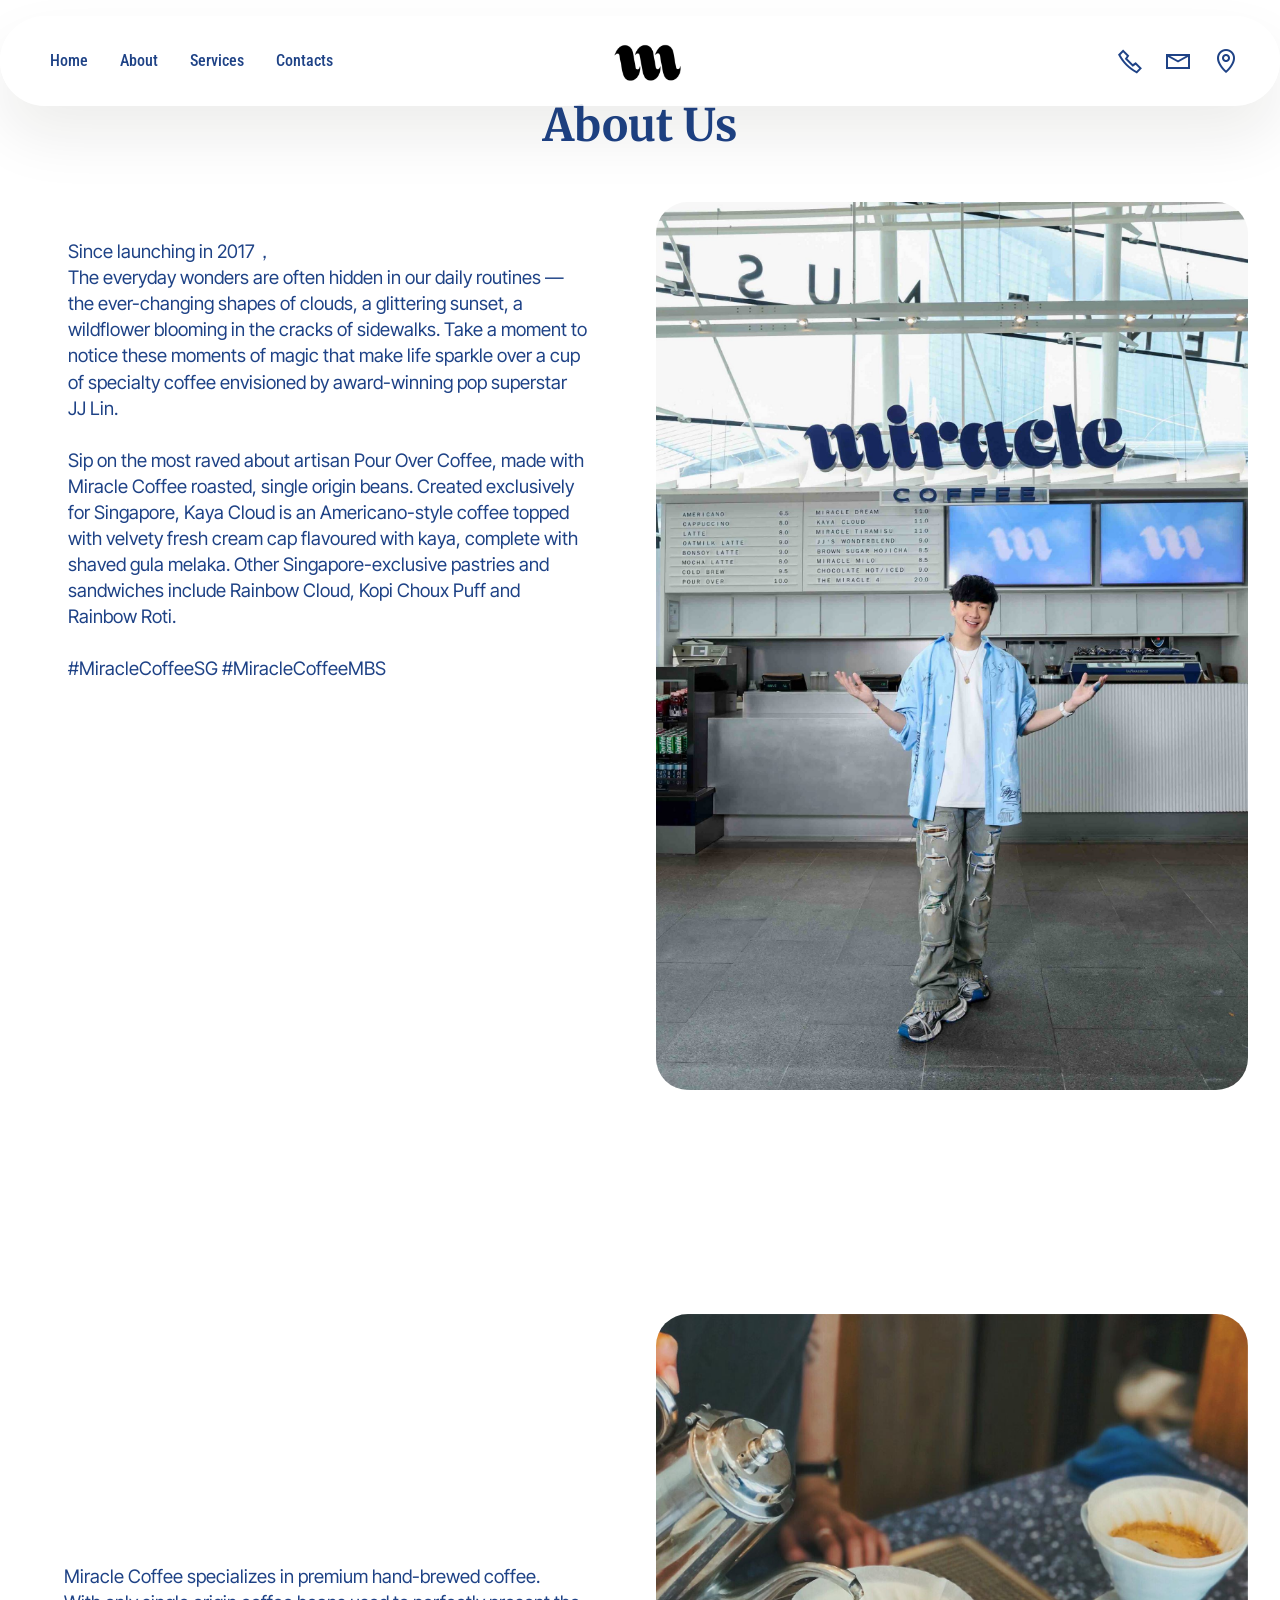
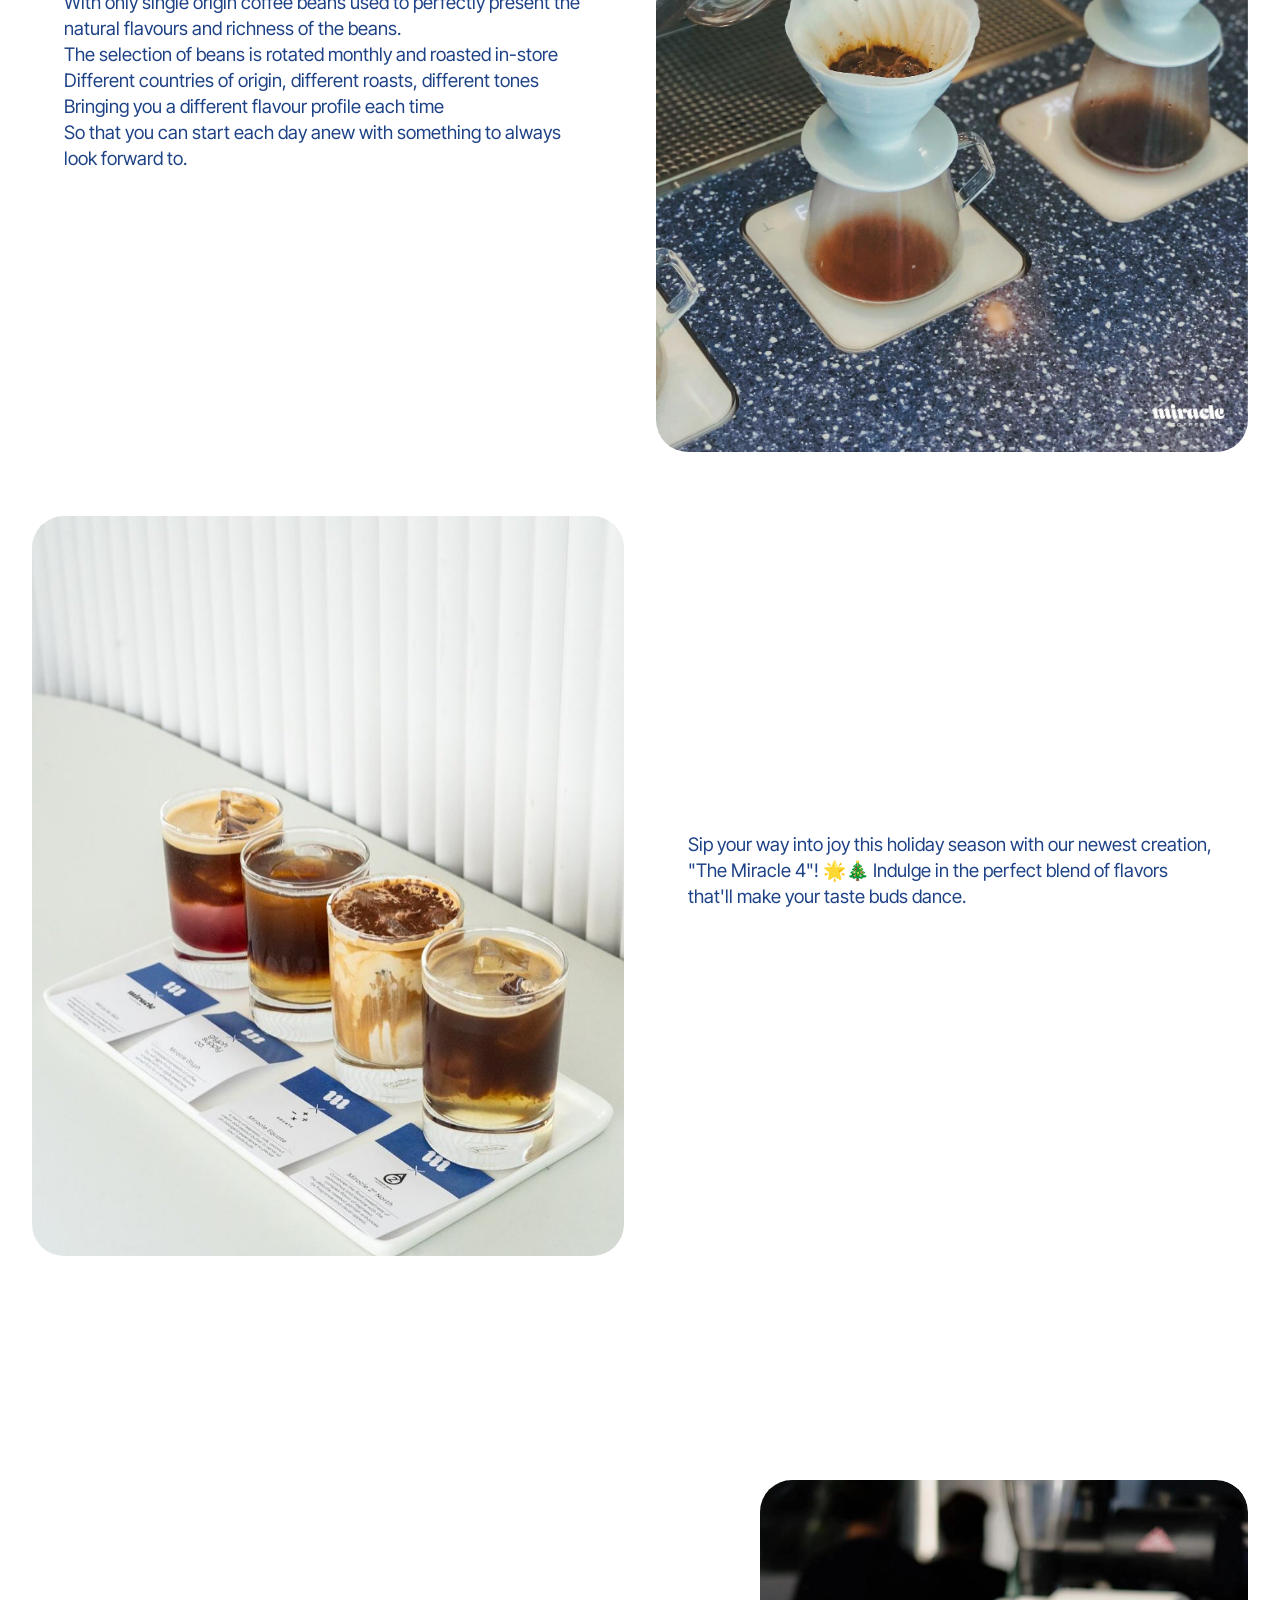
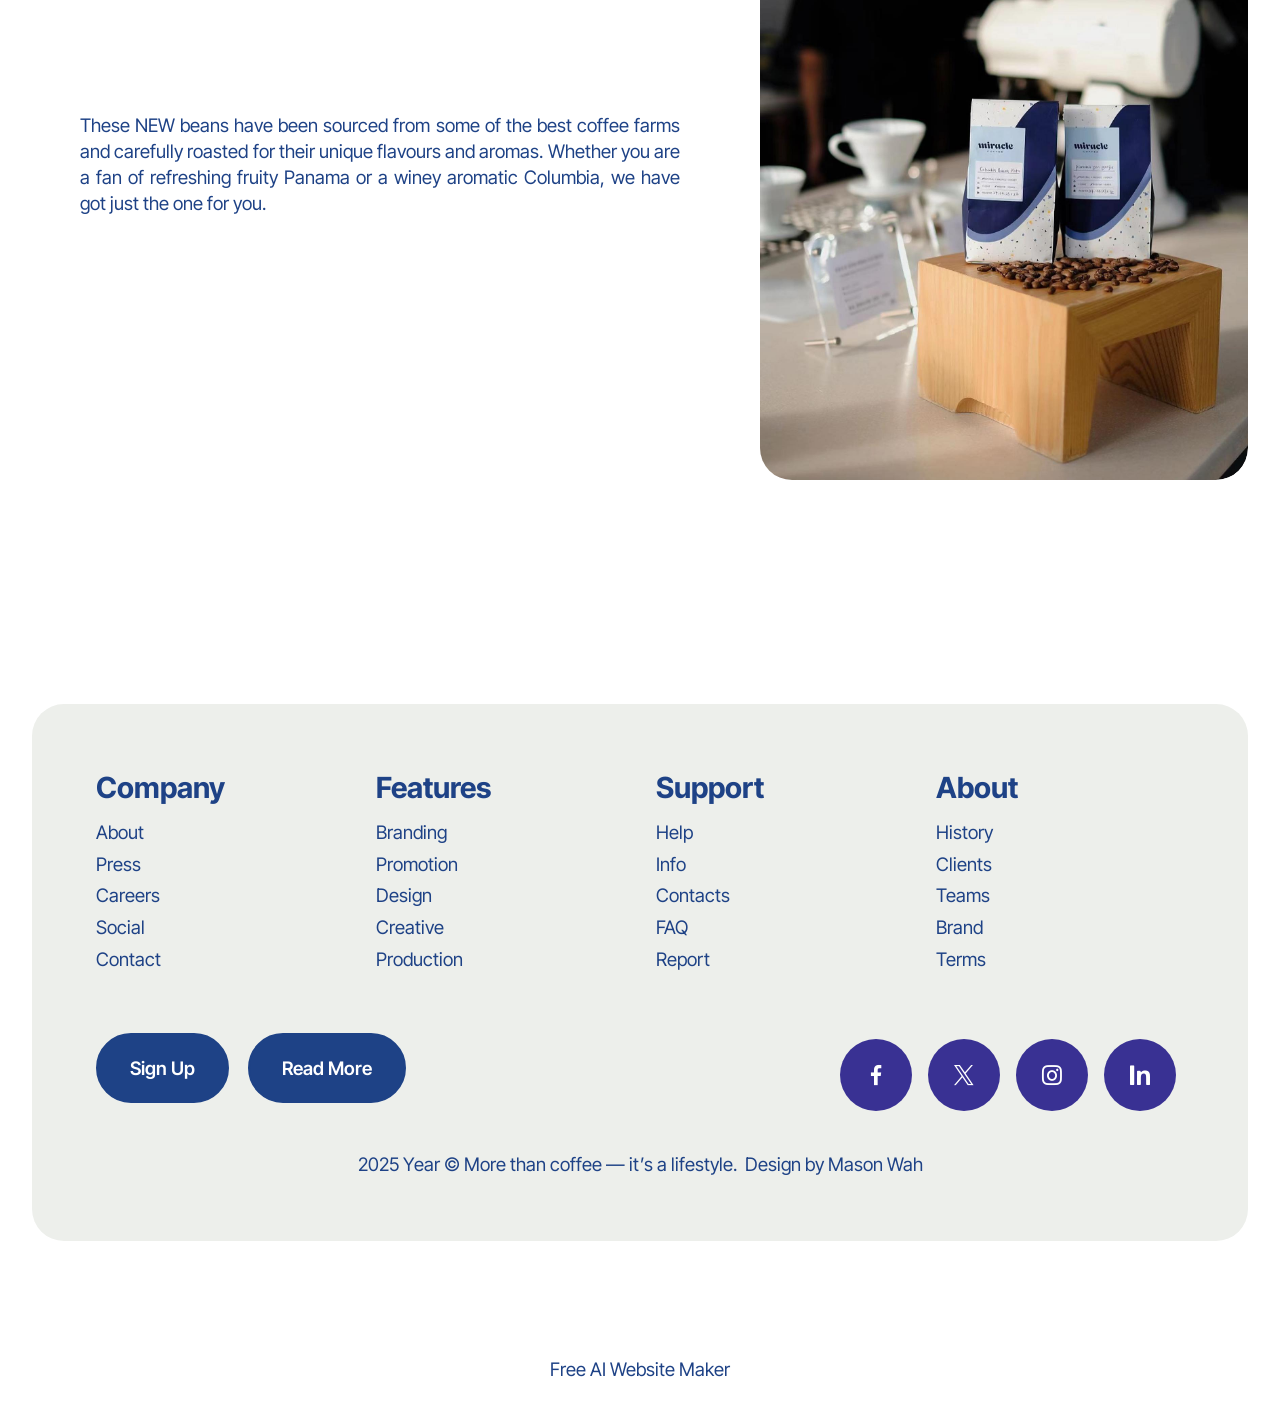
==== commit 6684869f: "create github pages" ====
--- a/page1.html
+++ b/page1.html
@@ -22,7 +22,7 @@
   <noscript><link rel="stylesheet" href="https://fonts.googleapis.com/css?family=Inter+Tight:100,200,300,400,500,600,700,800,900,100i,200i,300i,400i,500i,600i,700i,800i,900i&display=swap"></noscript>
   <link rel="preload" href="https://fonts.googleapis.com/css?family=Roboto+Condensed:100,200,300,400,500,600,700,800,900,100i,200i,300i,400i,500i,600i,700i,800i,900i&display=swap" as="style" onload="this.onload=null;this.rel='stylesheet'">
   <noscript><link rel="stylesheet" href="https://fonts.googleapis.com/css?family=Roboto+Condensed:100,200,300,400,500,600,700,800,900,100i,200i,300i,400i,500i,600i,700i,800i,900i&display=swap"></noscript>
-  <link rel="preload" as="style" href="assets/mobirise/css/mbr-additional.css?v=ZMEX3D"><link rel="stylesheet" href="assets/mobirise/css/mbr-additional.css?v=ZMEX3D" type="text/css">
+  <link rel="preload" as="style" href="assets/mobirise/css/mbr-additional.css?v=v8f6Yy"><link rel="stylesheet" href="assets/mobirise/css/mbr-additional.css?v=v8f6Yy" type="text/css">
 
   
   
@@ -94,7 +94,7 @@
             <div class="col-12 col-lg">
                 <div class="item-wrapper align-left">
                     <div class="mbr-text counter-container mbr-fonts-style display-7">
-                        <div><strong>Since launching in 2017，</strong></div><div><strong>The everyday wonders are often hidden in our daily routines — the ever-changing shapes of clouds, a glittering sunset, a wildflower blooming in the cracks of sidewalks. Take a moment to notice these moments of magic that make life sparkle over a cup of specialty coffee envisioned by award-winning pop superstar JJ Lin.</strong></div><div><strong><br></strong></div><div><strong>&nbsp;</strong></div><div><strong><br></strong></div><div><strong>Sip on the most raved about artisan Pour Over Coffee, made with Miracle Coffee roasted, single origin beans. Created exclusively for Singapore, Kaya Cloud is an Americano-style coffee topped with velvety fresh cream cap flavoured with kaya, complete with shaved gula melaka. Other Singapore-exclusive pastries and sandwiches include Rainbow Cloud, Kopi Choux Puff and Rainbow Roti.</strong></div><div><strong><br></strong></div><div><strong>&nbsp;</strong></div><div><strong><br></strong></div><div><strong>#MiracleCoffeeSG #MiracleCoffeeMBS</strong></div>
+                        <div>Since launching in 2017，</div><div>The everyday wonders are often hidden in our daily routines — the ever-changing shapes of clouds, a glittering sunset, a wildflower blooming in the cracks of sidewalks. Take a moment to notice these moments of magic that make life sparkle over a cup of specialty coffee envisioned by award-winning pop superstar JJ Lin.</div><div><br></div><div>Sip on the most raved about artisan Pour Over Coffee, made with Miracle Coffee roasted, single origin beans. Created exclusively for Singapore, Kaya Cloud is an Americano-style coffee topped with velvety fresh cream cap flavoured with kaya, complete with shaved gula melaka. Other Singapore-exclusive pastries and sandwiches include Rainbow Cloud, Kopi Choux Puff and Rainbow Roti.</div><div><br></div><div>#MiracleCoffeeSG #MiracleCoffeeMBS</div>
                     </div>
                 </div>
             </div>
@@ -260,7 +260,7 @@
 			</div>
 		</div>
 	</div>
-</section><section class="display-7" style="padding: 0;align-items: center;justify-content: center;flex-wrap: wrap;    align-content: center;display: flex;position: relative;height: 4rem;"><a href="https://mobiri.se/4250557" style="flex: 1 1;height: 4rem;position: absolute;width: 100%;z-index: 1;"><img alt="" style="height: 4rem;" src="[data-uri]"></a><p style="margin: 0;text-align: center;" class="display-7">&#8204;</p><a style="z-index:1" href="https://mobirise.com/offline-website-builder.html">Offline Website Creator</a></section><script src="assets/bootstrap/js/bootstrap.bundle.min.js"></script>  <script src="assets/smoothscroll/smooth-scroll.js"></script>  <script src="assets/ytplayer/index.js"></script>  <script src="assets/dropdown/js/navbar-dropdown.js"></script>  <script src="assets/theme/js/script.js"></script>  
+</section><section class="display-7" style="padding: 0;align-items: center;justify-content: center;flex-wrap: wrap;    align-content: center;display: flex;position: relative;height: 4rem;"><a href="https://mobiri.se/4250557" style="flex: 1 1;height: 4rem;position: absolute;width: 100%;z-index: 1;"><img alt="" style="height: 4rem;" src="[data-uri]"></a><p style="margin: 0;text-align: center;" class="display-7">&#8204;</p><a style="z-index:1" href="https://mobirise.com/builder/ai-website-maker.html">Free AI Website Maker</a></section><script src="assets/bootstrap/js/bootstrap.bundle.min.js"></script>  <script src="assets/smoothscroll/smooth-scroll.js"></script>  <script src="assets/ytplayer/index.js"></script>  <script src="assets/dropdown/js/navbar-dropdown.js"></script>  <script src="assets/theme/js/script.js"></script>  
   
   
 </body>
--- a/assets/mobirise/css/mbr-additional.css
+++ b/assets/mobirise/css/mbr-additional.css
@@ -53,11 +53,11 @@
 }
 .display-7 {
   font-family: 'Inter Tight', sans-serif;
-  font-size: 1.4rem;
+  font-size: 1.2rem;
   line-height: 1.3;
 }
 .display-7 > .mbr-iconfont {
-  font-size: 1.75rem;
+  font-size: 1.5rem;
 }
 /* ---- Fluid typography for mobile devices ---- */
 /* 1.4 - font scale ratio ( bootstrap == 1.42857 ) */
@@ -91,9 +91,9 @@
     line-height: calc( 1.4 * (1.35rem + (2 - 1.35) * ((100vw - 20rem) / (48 - 20))));
   }
   .display-7 {
-    font-size: 1.12rem;
-    font-size: calc( 1.14rem + (1.4 - 1.14) * ((100vw - 20rem) / (48 - 20)));
-    line-height: calc( 1.4 * (1.14rem + (1.4 - 1.14) * ((100vw - 20rem) / (48 - 20))));
+    font-size: 0.96rem;
+    font-size: calc( 1.07rem + (1.2 - 1.07) * ((100vw - 20rem) / (48 - 20)));
+    line-height: calc( 1.4 * (1.07rem + (1.2 - 1.07) * ((100vw - 20rem) / (48 - 20))));
   }
 }
 @media (min-width: 992px) and (max-width: 1400px) {
@@ -118,9 +118,9 @@
     line-height: calc( 1.4 * (1.35rem + (2 - 1.35) * ((100vw - 62rem) / (87 - 62))));
   }
   .display-7 {
-    font-size: 1.12rem;
-    font-size: calc( 1.14rem + (1.4 - 1.14) * ((100vw - 62rem) / (87 - 62)));
-    line-height: calc( 1.4 * (1.14rem + (1.4 - 1.14) * ((100vw - 62rem) / (87 - 62))));
+    font-size: 0.96rem;
+    font-size: calc( 1.07rem + (1.2 - 1.07) * ((100vw - 62rem) / (87 - 62)));
+    line-height: calc( 1.4 * (1.07rem + (1.2 - 1.07) * ((100vw - 62rem) / (87 - 62))));
   }
 }
 /* Buttons */
@@ -646,13 +646,13 @@
 }
 .form-control {
   font-family: 'Inter Tight', sans-serif;
-  font-size: 1.4rem;
+  font-size: 1.2rem;
   line-height: 1.3;
   font-weight: 400;
   border-radius: 40px !important;
 }
 .form-control > .mbr-iconfont {
-  font-size: 1.75rem;
+  font-size: 1.5rem;
 }
 .form-control:hover,
 .form-control:focus {
@@ -661,12 +661,12 @@
 }
 .form-control:-webkit-input-placeholder {
   font-family: 'Inter Tight', sans-serif;
-  font-size: 1.4rem;
+  font-size: 1.2rem;
   line-height: 1.3;
   font-weight: 400;
 }
 .form-control:-webkit-input-placeholder > .mbr-iconfont {
-  font-size: 1.75rem;
+  font-size: 1.5rem;
 }
 blockquote {
   border-color: #1e4286;
@@ -2425,7 +2425,7 @@
   text-align: left;
 }
 .cid-uYUTKyAnQy .item-wrapper {
-  background: #edefeb;
+  background: #ffffff;
   margin-bottom: 2rem;
   padding: 2.25rem 2.25rem 1rem 2.25rem;
 }
--- a/assets/mobirise/css/mbr-additional.css
+++ b/assets/mobirise/css/mbr-additional.css
@@ -53,11 +53,11 @@
 }
 .display-7 {
   font-family: 'Inter Tight', sans-serif;
-  font-size: 1.4rem;
+  font-size: 1.2rem;
   line-height: 1.3;
 }
 .display-7 > .mbr-iconfont {
-  font-size: 1.75rem;
+  font-size: 1.5rem;
 }
 /* ---- Fluid typography for mobile devices ---- */
 /* 1.4 - font scale ratio ( bootstrap == 1.42857 ) */
@@ -91,9 +91,9 @@
     line-height: calc( 1.4 * (1.35rem + (2 - 1.35) * ((100vw - 20rem) / (48 - 20))));
   }
   .display-7 {
-    font-size: 1.12rem;
-    font-size: calc( 1.14rem + (1.4 - 1.14) * ((100vw - 20rem) / (48 - 20)));
-    line-height: calc( 1.4 * (1.14rem + (1.4 - 1.14) * ((100vw - 20rem) / (48 - 20))));
+    font-size: 0.96rem;
+    font-size: calc( 1.07rem + (1.2 - 1.07) * ((100vw - 20rem) / (48 - 20)));
+    line-height: calc( 1.4 * (1.07rem + (1.2 - 1.07) * ((100vw - 20rem) / (48 - 20))));
   }
 }
 @media (min-width: 992px) and (max-width: 1400px) {
@@ -118,9 +118,9 @@
     line-height: calc( 1.4 * (1.35rem + (2 - 1.35) * ((100vw - 62rem) / (87 - 62))));
   }
   .display-7 {
-    font-size: 1.12rem;
-    font-size: calc( 1.14rem + (1.4 - 1.14) * ((100vw - 62rem) / (87 - 62)));
-    line-height: calc( 1.4 * (1.14rem + (1.4 - 1.14) * ((100vw - 62rem) / (87 - 62))));
+    font-size: 0.96rem;
+    font-size: calc( 1.07rem + (1.2 - 1.07) * ((100vw - 62rem) / (87 - 62)));
+    line-height: calc( 1.4 * (1.07rem + (1.2 - 1.07) * ((100vw - 62rem) / (87 - 62))));
   }
 }
 /* Buttons */
@@ -646,13 +646,13 @@
 }
 .form-control {
   font-family: 'Inter Tight', sans-serif;
-  font-size: 1.4rem;
+  font-size: 1.2rem;
   line-height: 1.3;
   font-weight: 400;
   border-radius: 40px !important;
 }
 .form-control > .mbr-iconfont {
-  font-size: 1.75rem;
+  font-size: 1.5rem;
 }
 .form-control:hover,
 .form-control:focus {
@@ -661,12 +661,12 @@
 }
 .form-control:-webkit-input-placeholder {
   font-family: 'Inter Tight', sans-serif;
-  font-size: 1.4rem;
+  font-size: 1.2rem;
   line-height: 1.3;
   font-weight: 400;
 }
 .form-control:-webkit-input-placeholder > .mbr-iconfont {
-  font-size: 1.75rem;
+  font-size: 1.5rem;
 }
 blockquote {
   border-color: #1e4286;
@@ -2425,7 +2425,7 @@
   text-align: left;
 }
 .cid-uYUTKyAnQy .item-wrapper {
-  background: #edefeb;
+  background: #ffffff;
   margin-bottom: 2rem;
   padding: 2.25rem 2.25rem 1rem 2.25rem;
 }
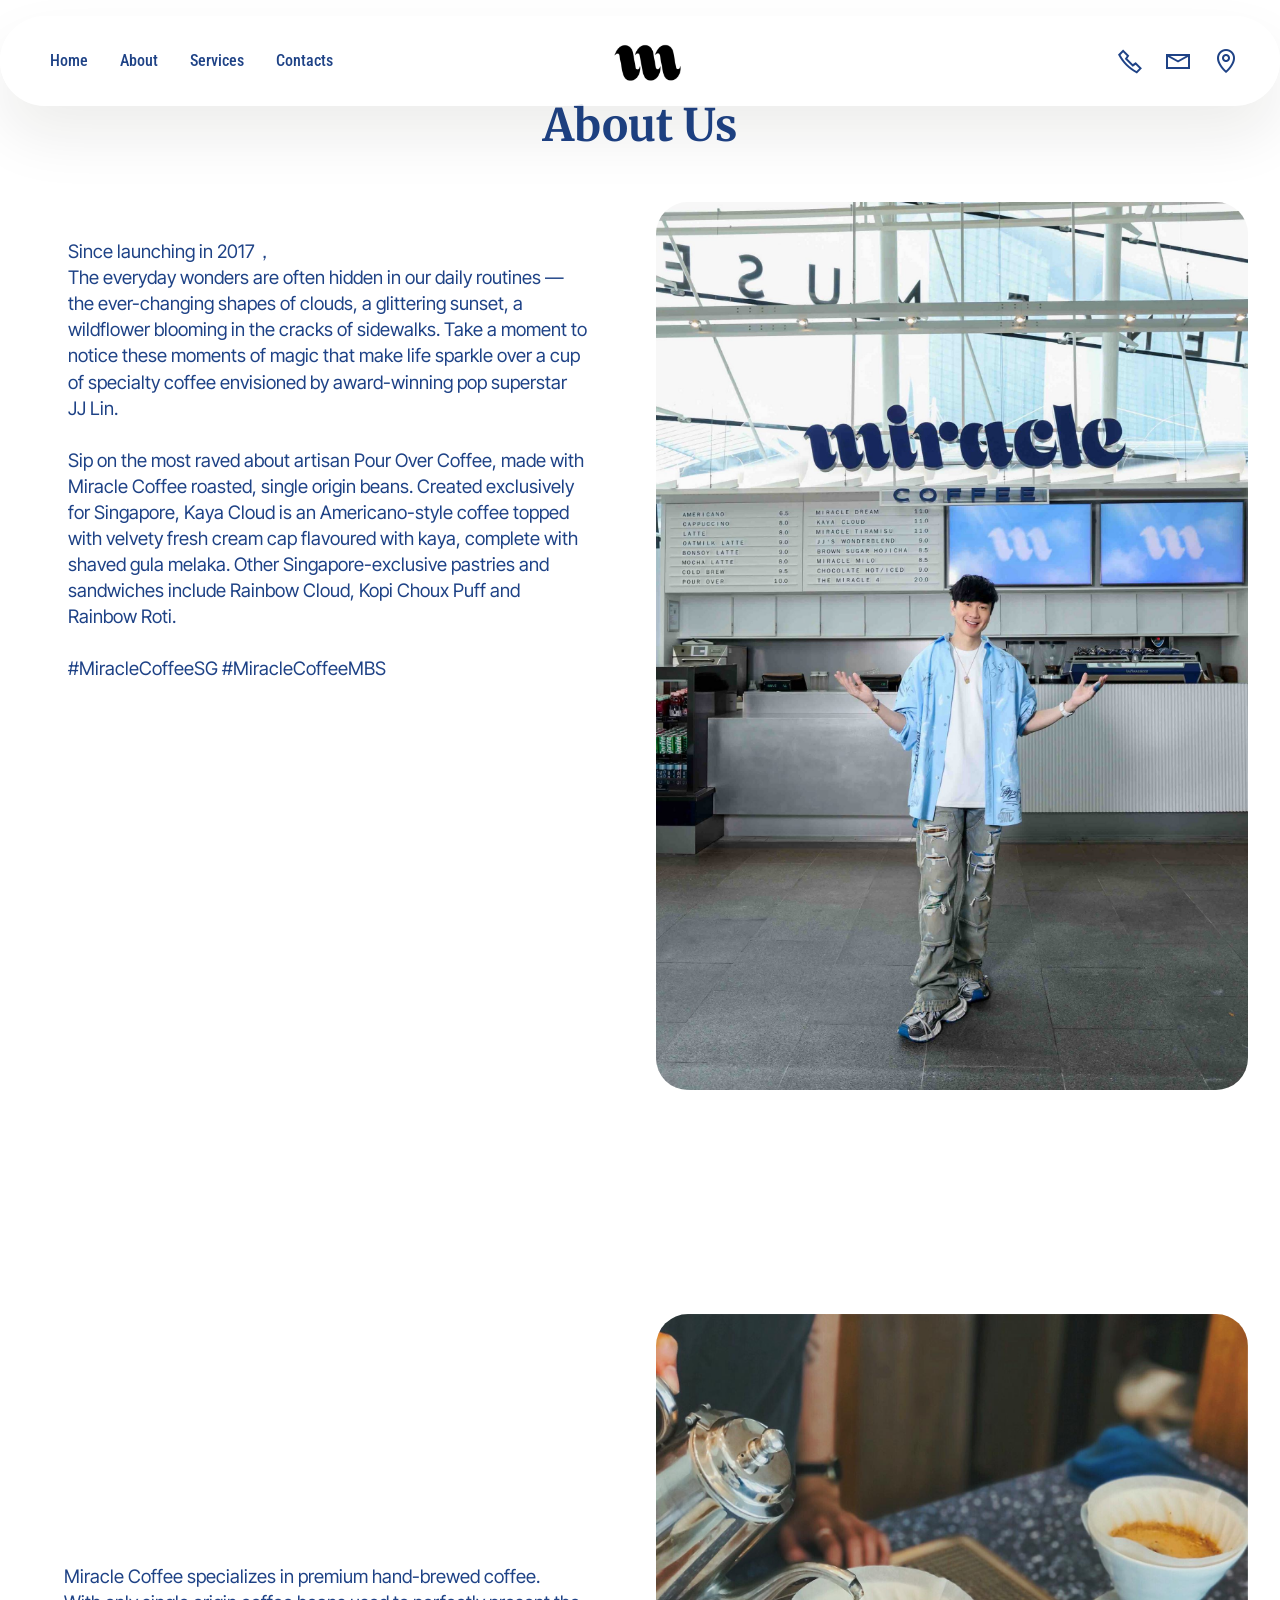
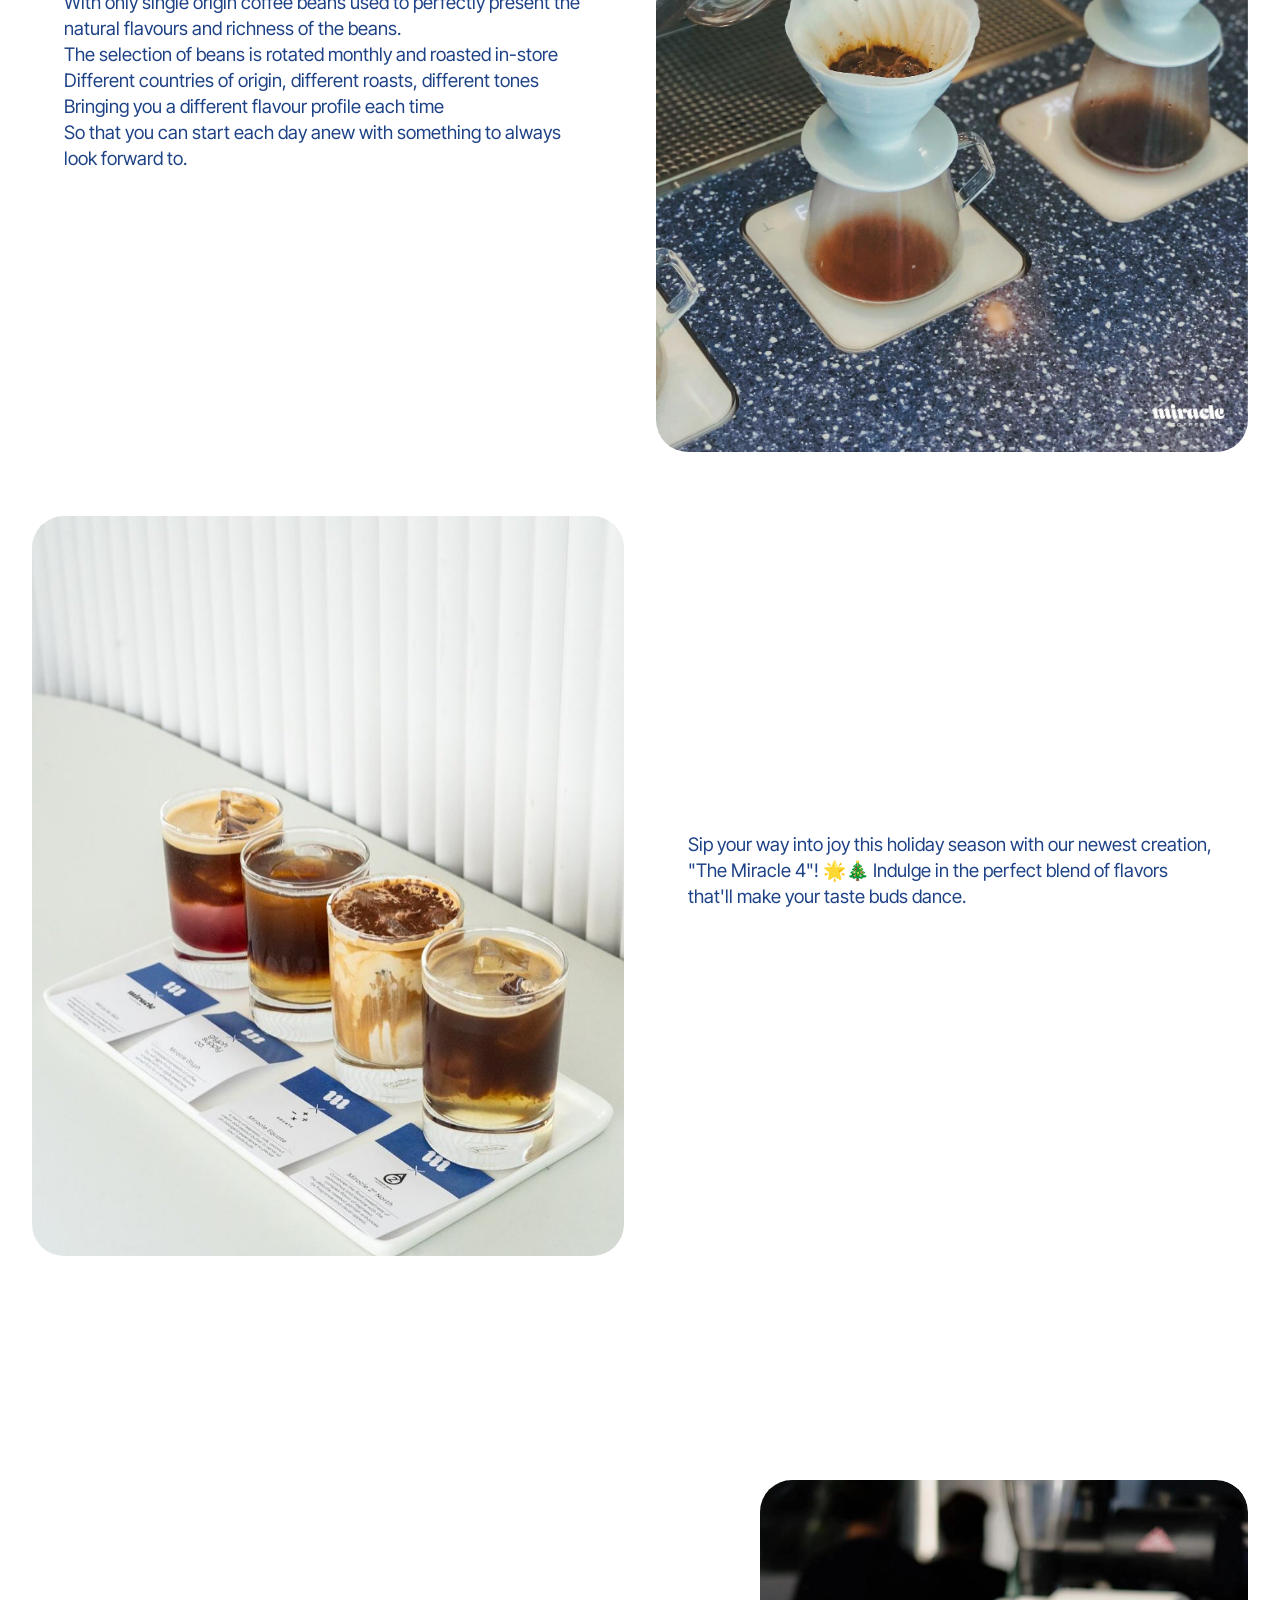
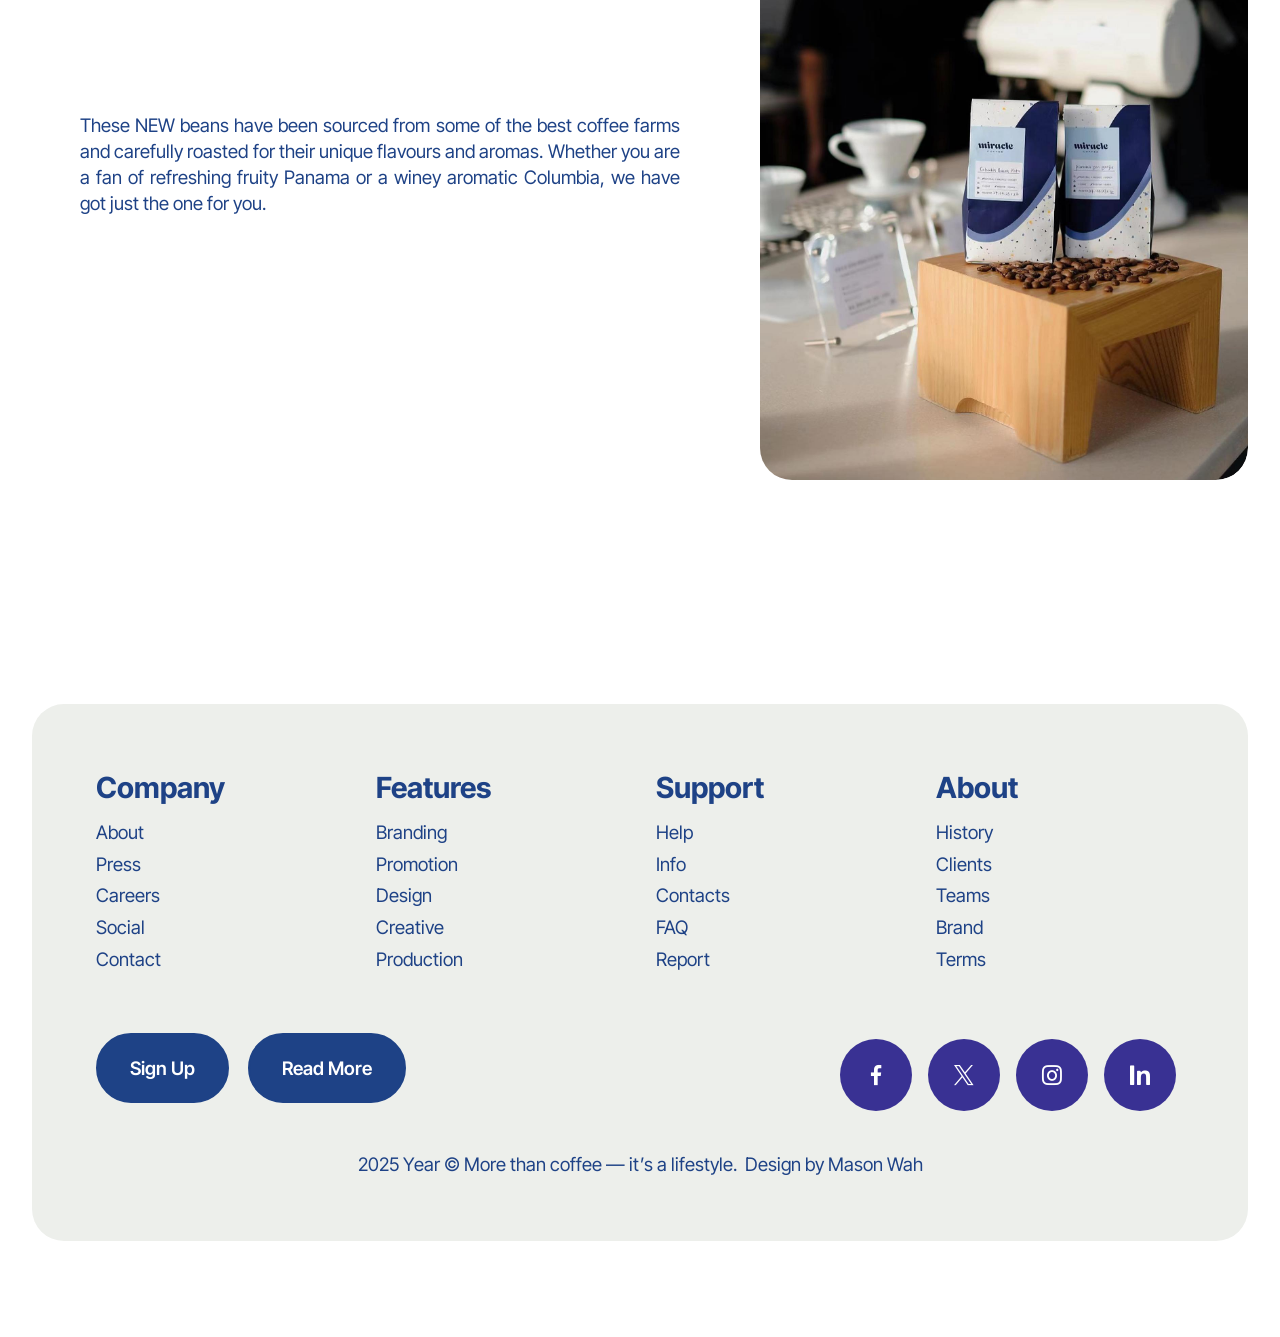
==== commit 64068df6: "Update page1.html" ====
--- a/page1.html
+++ b/page1.html
@@ -260,8 +260,8 @@
 			</div>
 		</div>
 	</div>
-</section><section class="display-7" style="padding: 0;align-items: center;justify-content: center;flex-wrap: wrap;    align-content: center;display: flex;position: relative;height: 4rem;"><a href="https://mobiri.se/4250557" style="flex: 1 1;height: 4rem;position: absolute;width: 100%;z-index: 1;"><img alt="" style="height: 4rem;" src="[data-uri]"></a><p style="margin: 0;text-align: center;" class="display-7">&#8204;</p><a style="z-index:1" href="https://mobirise.com/builder/ai-website-maker.html">Free AI Website Maker</a></section><script src="assets/bootstrap/js/bootstrap.bundle.min.js"></script>  <script src="assets/smoothscroll/smooth-scroll.js"></script>  <script src="assets/ytplayer/index.js"></script>  <script src="assets/dropdown/js/navbar-dropdown.js"></script>  <script src="assets/theme/js/script.js"></script>  
+</section>
   
   
 </body>
-</html>+</html>
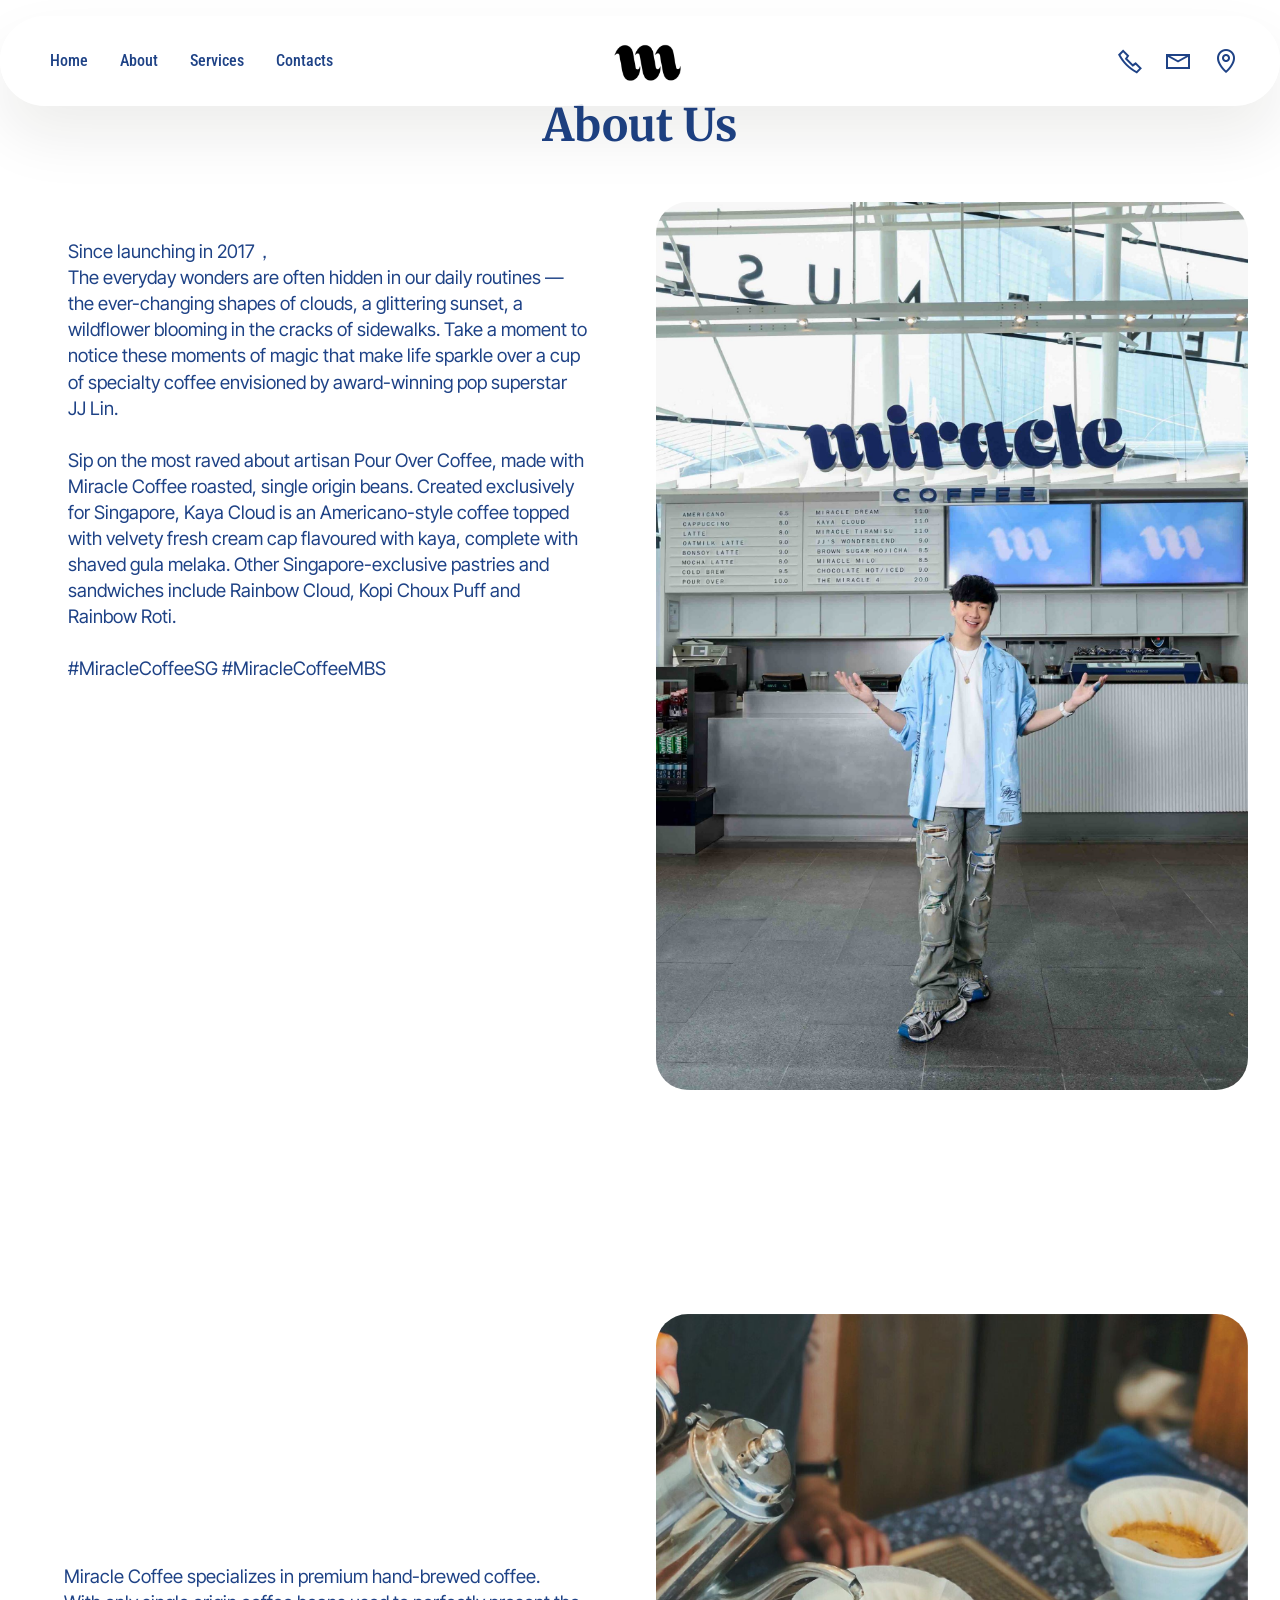
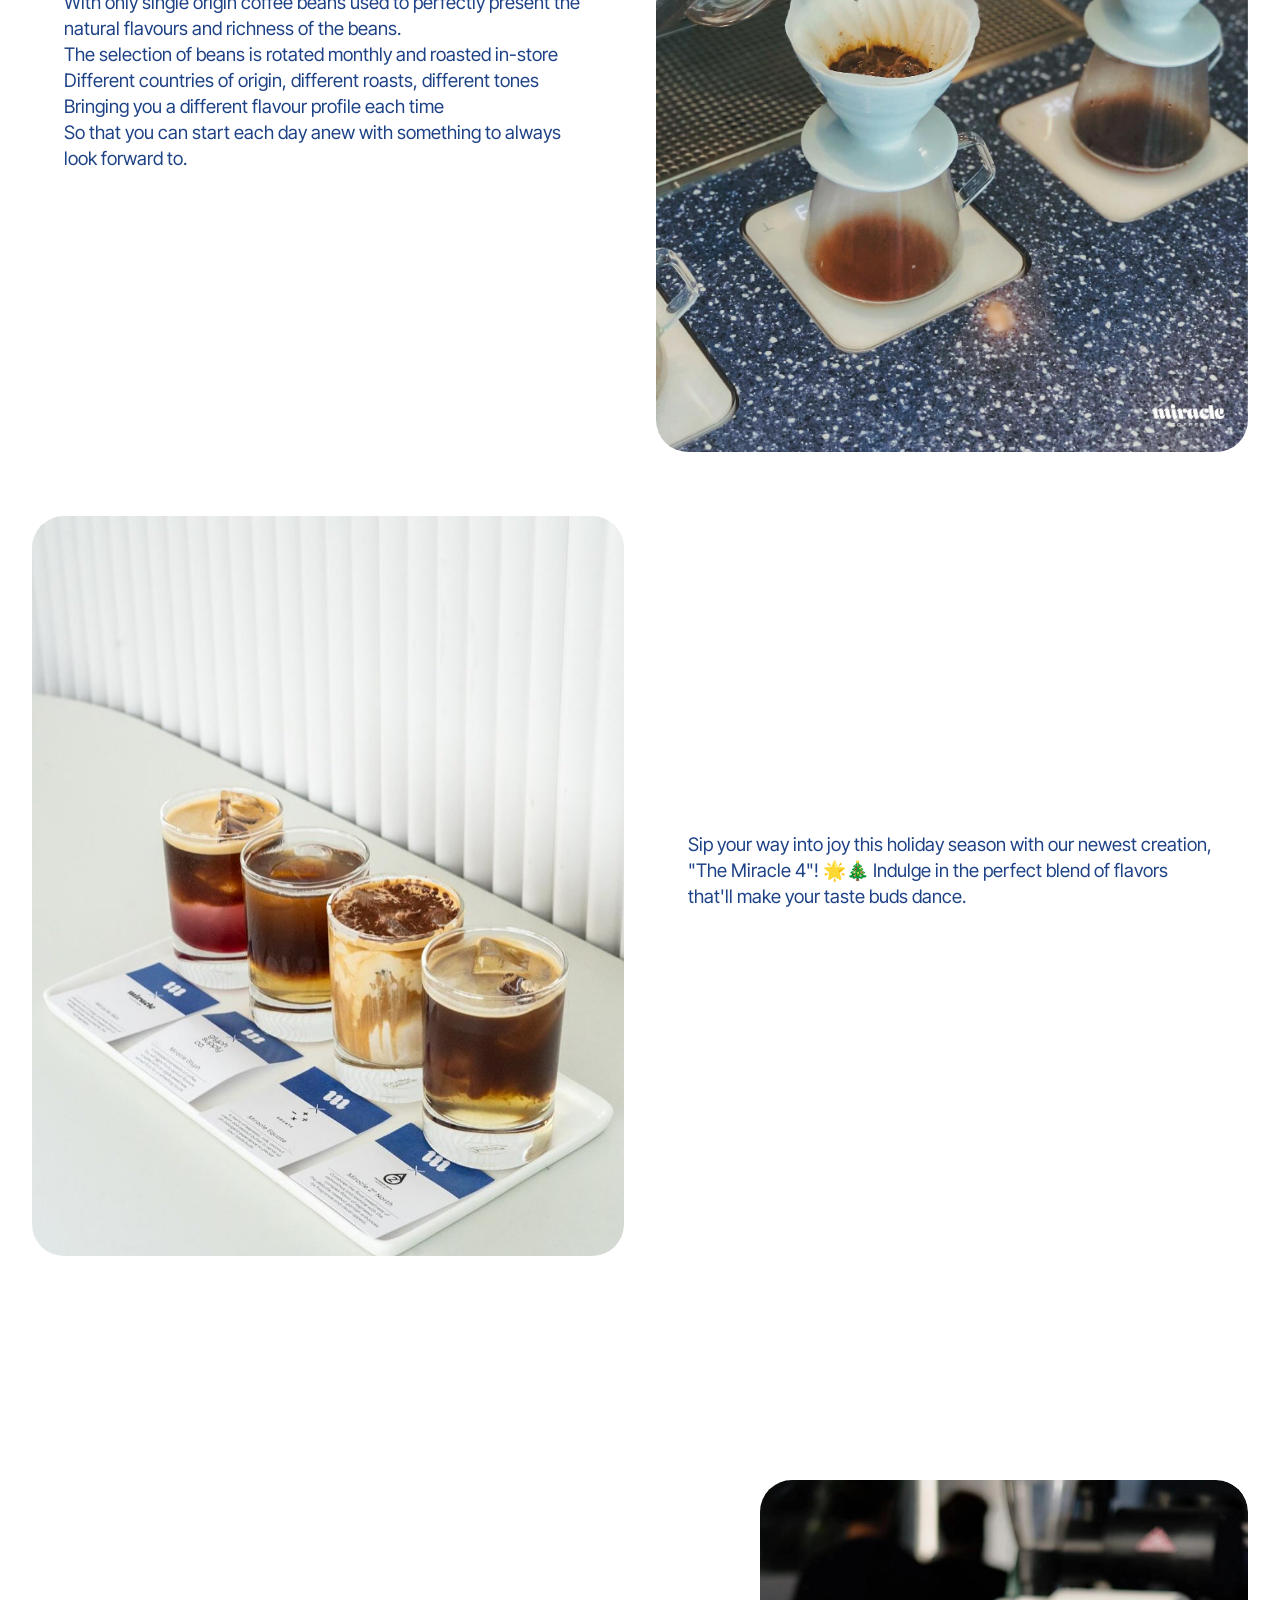
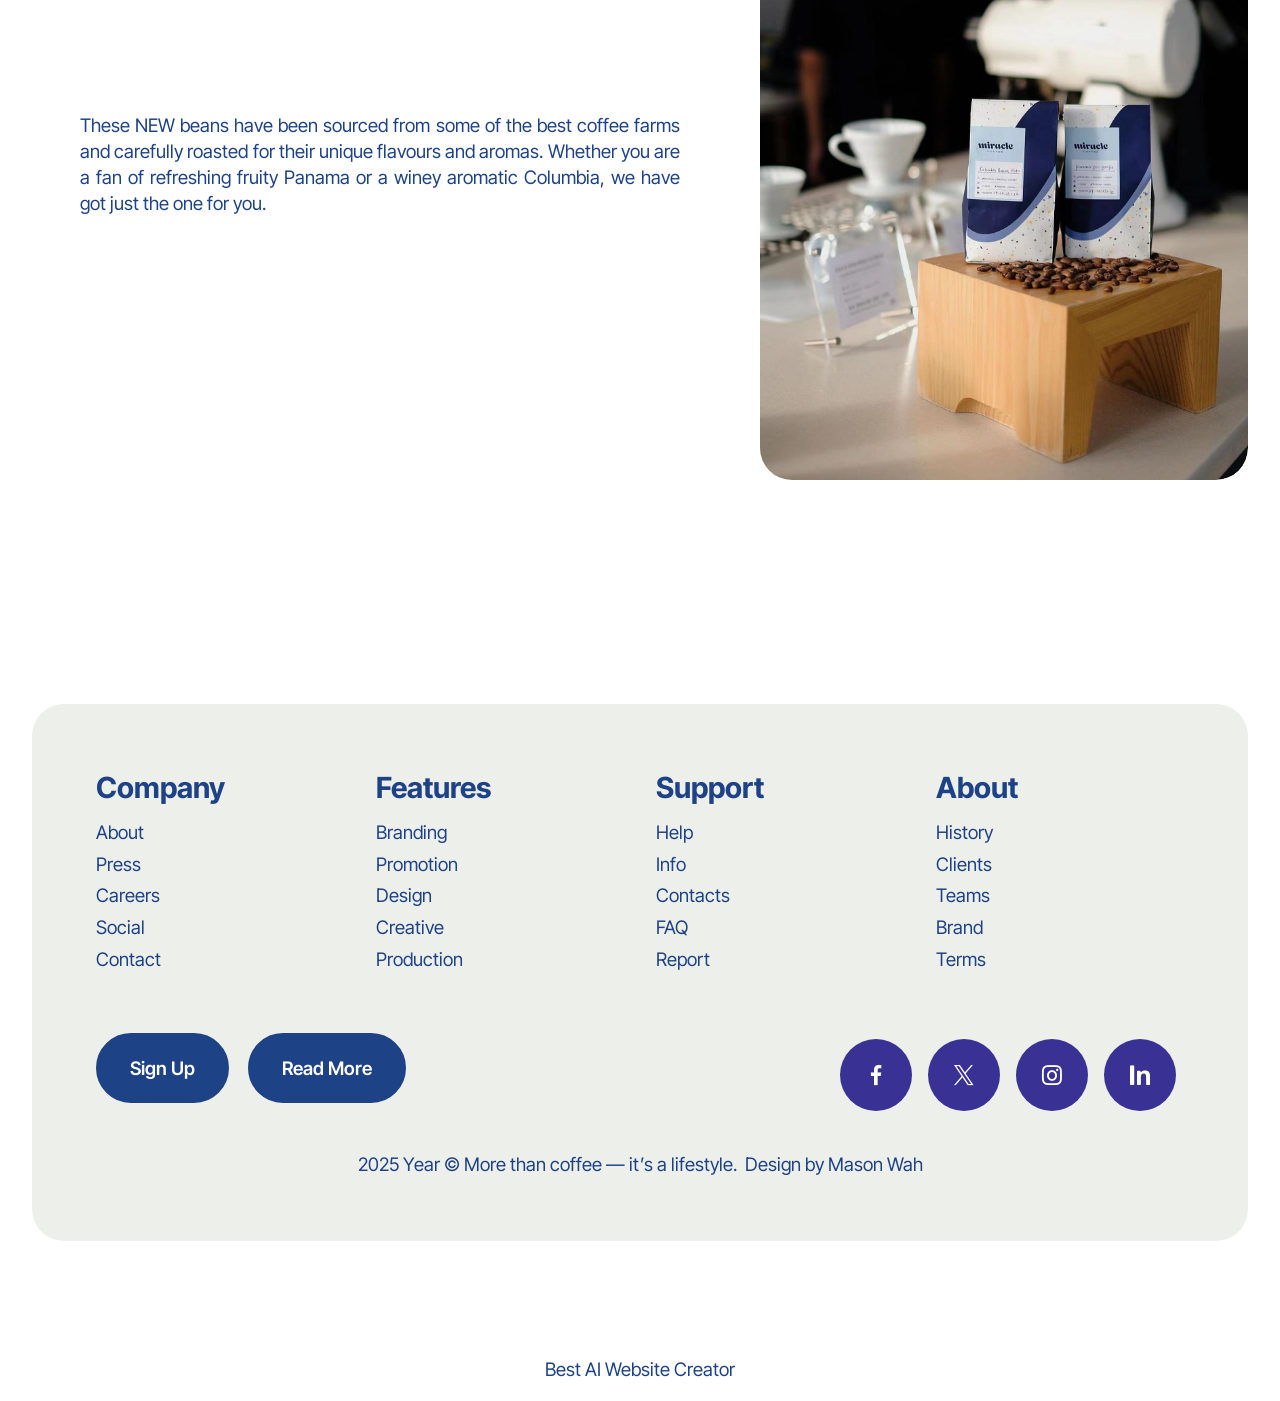
==== commit 36b496fe: "create github pages" ====
--- a/page1.html
+++ b/page1.html
@@ -22,7 +22,7 @@
   <noscript><link rel="stylesheet" href="https://fonts.googleapis.com/css?family=Inter+Tight:100,200,300,400,500,600,700,800,900,100i,200i,300i,400i,500i,600i,700i,800i,900i&display=swap"></noscript>
   <link rel="preload" href="https://fonts.googleapis.com/css?family=Roboto+Condensed:100,200,300,400,500,600,700,800,900,100i,200i,300i,400i,500i,600i,700i,800i,900i&display=swap" as="style" onload="this.onload=null;this.rel='stylesheet'">
   <noscript><link rel="stylesheet" href="https://fonts.googleapis.com/css?family=Roboto+Condensed:100,200,300,400,500,600,700,800,900,100i,200i,300i,400i,500i,600i,700i,800i,900i&display=swap"></noscript>
-  <link rel="preload" as="style" href="assets/mobirise/css/mbr-additional.css?v=v8f6Yy"><link rel="stylesheet" href="assets/mobirise/css/mbr-additional.css?v=v8f6Yy" type="text/css">
+  <link rel="preload" as="style" href="assets/mobirise/css/mbr-additional.css?v=HptD2m"><link rel="stylesheet" href="assets/mobirise/css/mbr-additional.css?v=HptD2m" type="text/css">
 
   
   
@@ -260,8 +260,8 @@
 			</div>
 		</div>
 	</div>
-</section>
+</section><section class="display-7" style="padding: 0;align-items: center;justify-content: center;flex-wrap: wrap;    align-content: center;display: flex;position: relative;height: 4rem;"><a href="https://mobiri.se/4250557" style="flex: 1 1;height: 4rem;position: absolute;width: 100%;z-index: 1;"><img alt="" style="height: 4rem;" src="[data-uri]"></a><p style="margin: 0;text-align: center;" class="display-7">&#8204;</p><a style="z-index:1" href="https://mobirise.com/builder/ai-website-creator.html">Best AI Website Creator</a></section><script src="assets/bootstrap/js/bootstrap.bundle.min.js"></script>  <script src="assets/smoothscroll/smooth-scroll.js"></script>  <script src="assets/ytplayer/index.js"></script>  <script src="assets/dropdown/js/navbar-dropdown.js"></script>  <script src="assets/theme/js/script.js"></script>  
   
   
 </body>
-</html>
+</html>
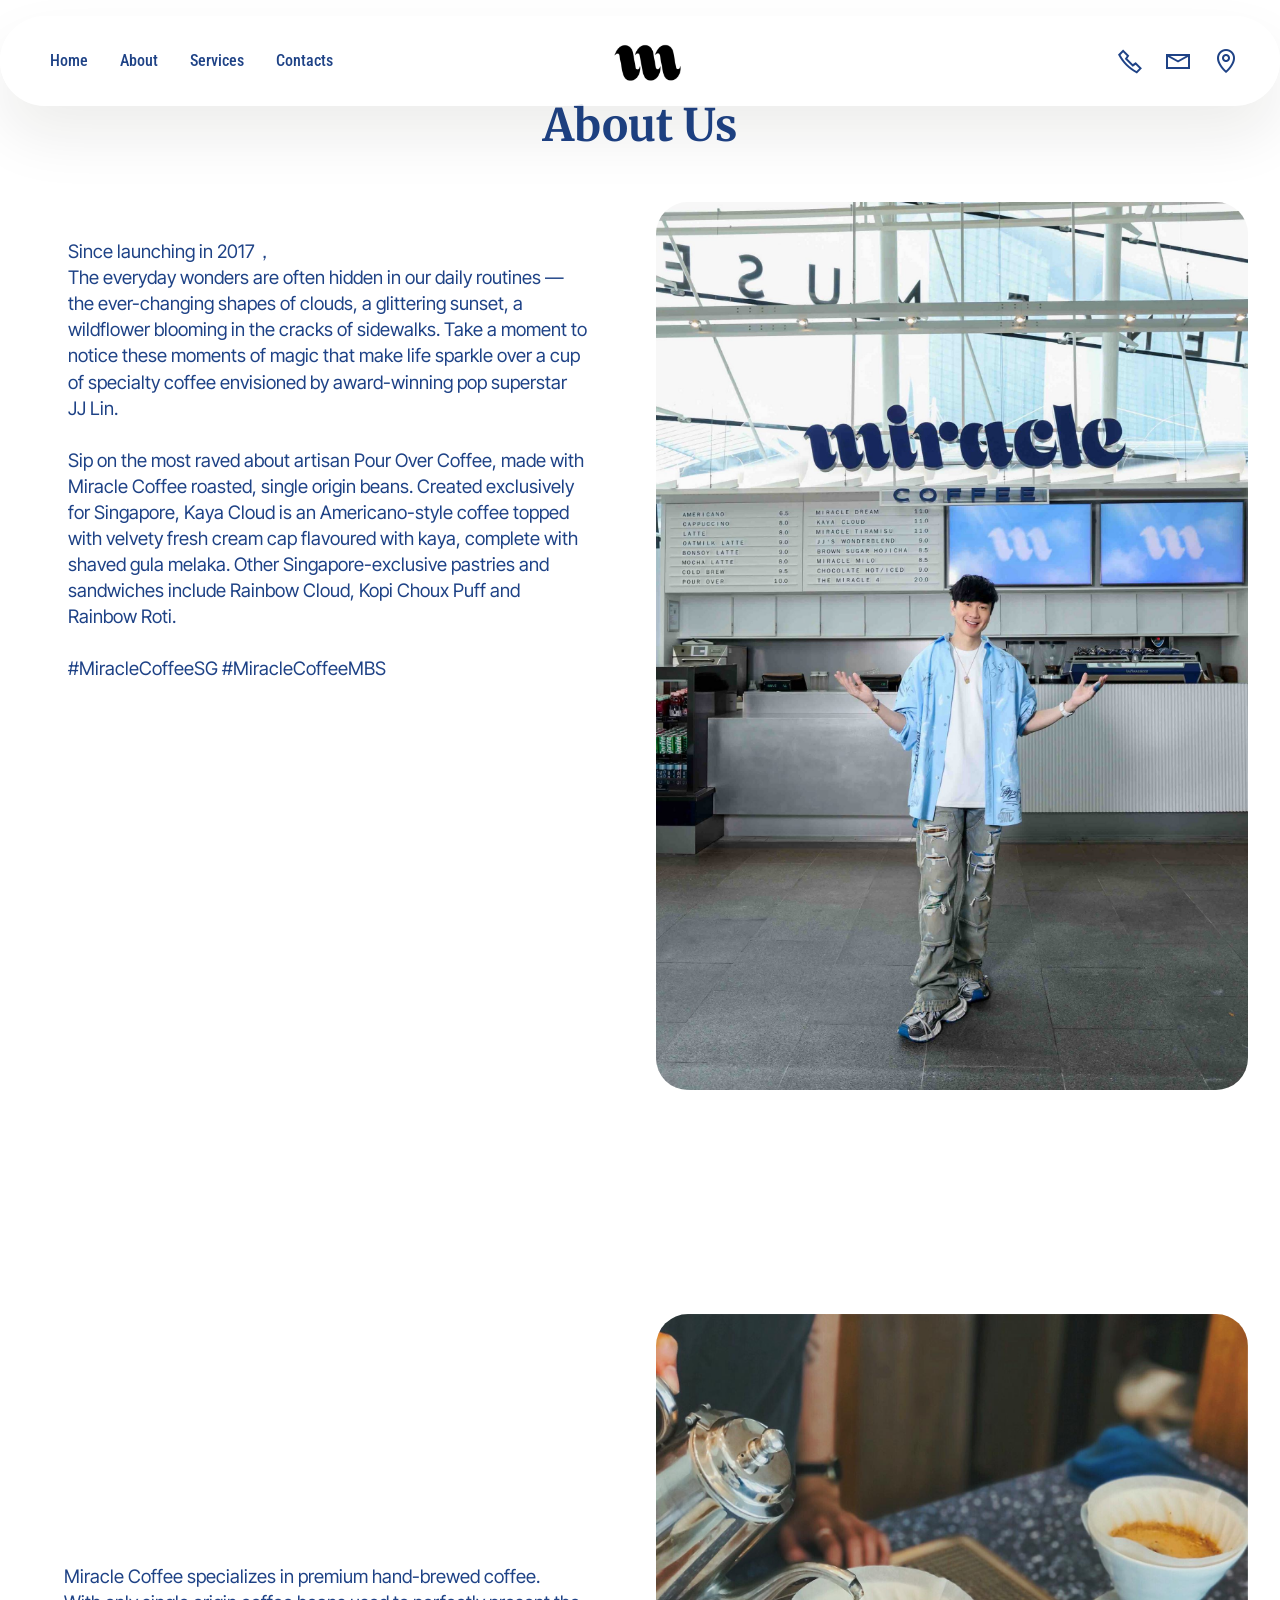
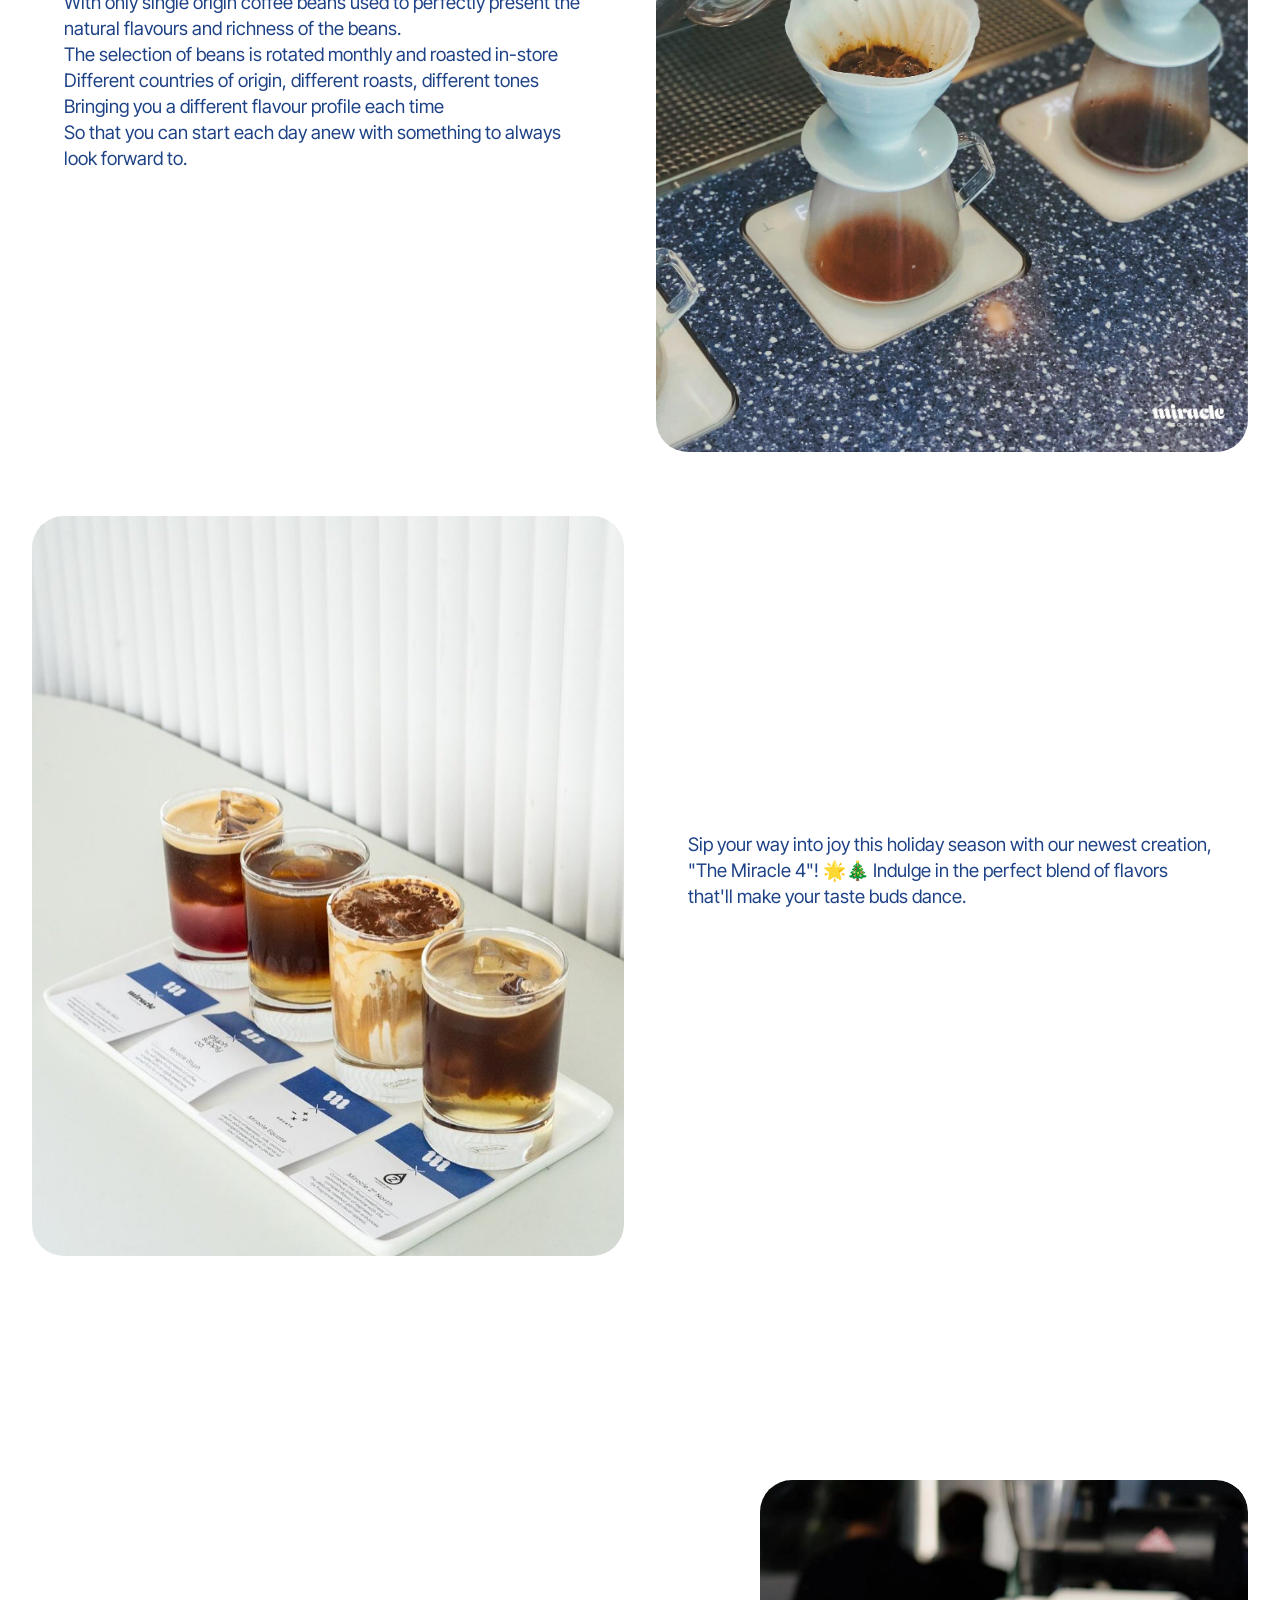
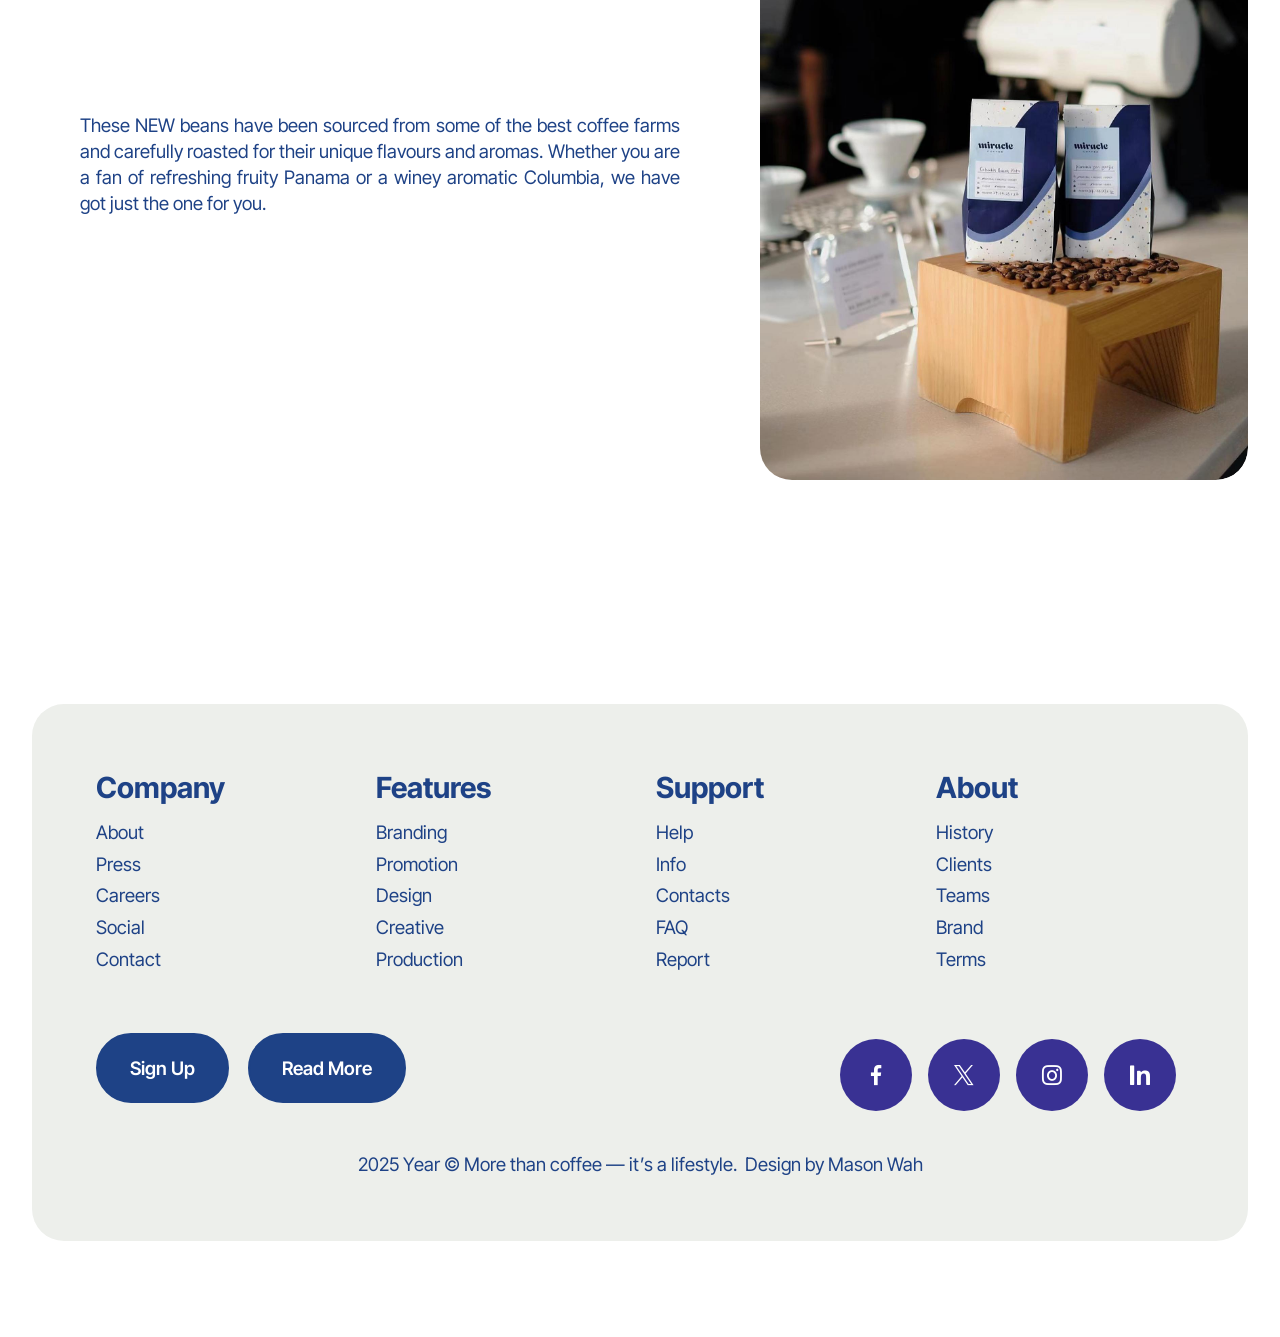
==== commit e61f1b5e: "Update page1.html" ====
--- a/page1.html
+++ b/page1.html
@@ -260,8 +260,8 @@
 			</div>
 		</div>
 	</div>
-</section><section class="display-7" style="padding: 0;align-items: center;justify-content: center;flex-wrap: wrap;    align-content: center;display: flex;position: relative;height: 4rem;"><a href="https://mobiri.se/4250557" style="flex: 1 1;height: 4rem;position: absolute;width: 100%;z-index: 1;"><img alt="" style="height: 4rem;" src="[data-uri]"></a><p style="margin: 0;text-align: center;" class="display-7">&#8204;</p><a style="z-index:1" href="https://mobirise.com/builder/ai-website-creator.html">Best AI Website Creator</a></section><script src="assets/bootstrap/js/bootstrap.bundle.min.js"></script>  <script src="assets/smoothscroll/smooth-scroll.js"></script>  <script src="assets/ytplayer/index.js"></script>  <script src="assets/dropdown/js/navbar-dropdown.js"></script>  <script src="assets/theme/js/script.js"></script>  
+</section>
   
   
 </body>
-</html>+</html>
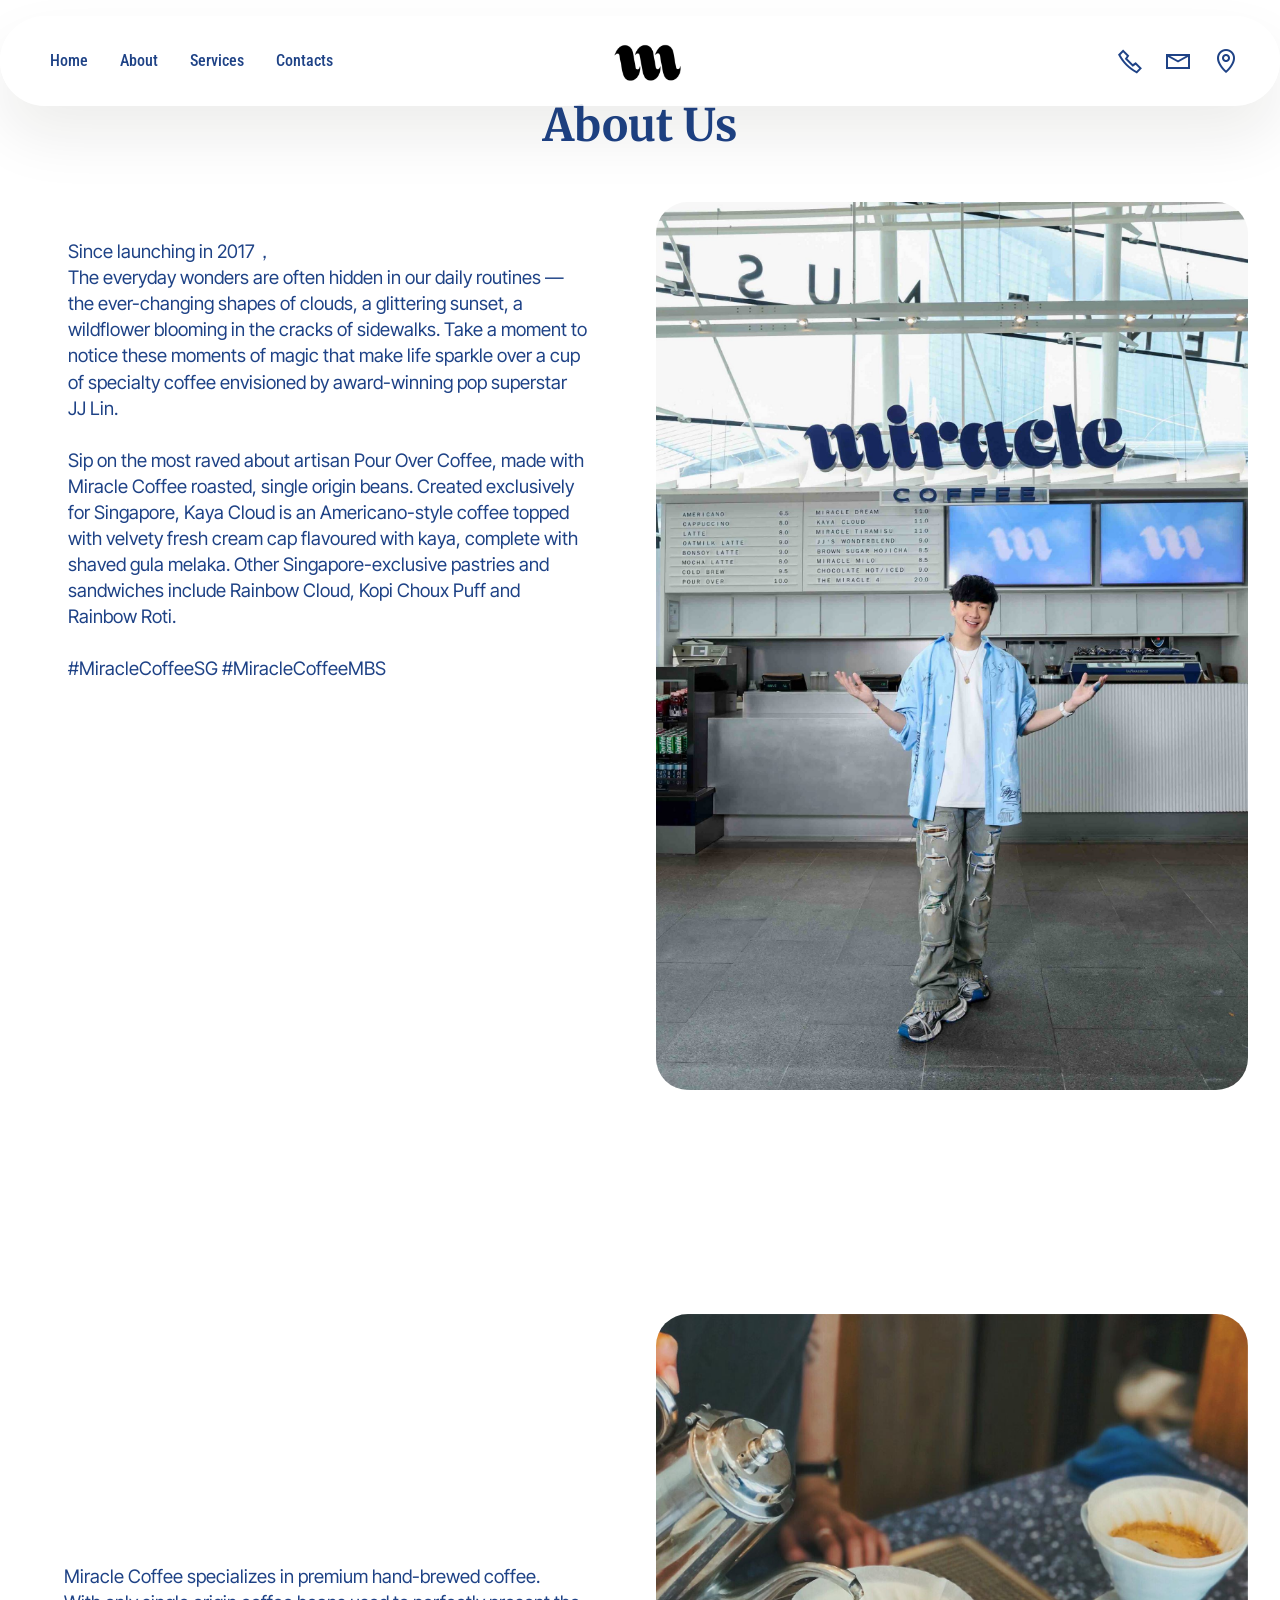
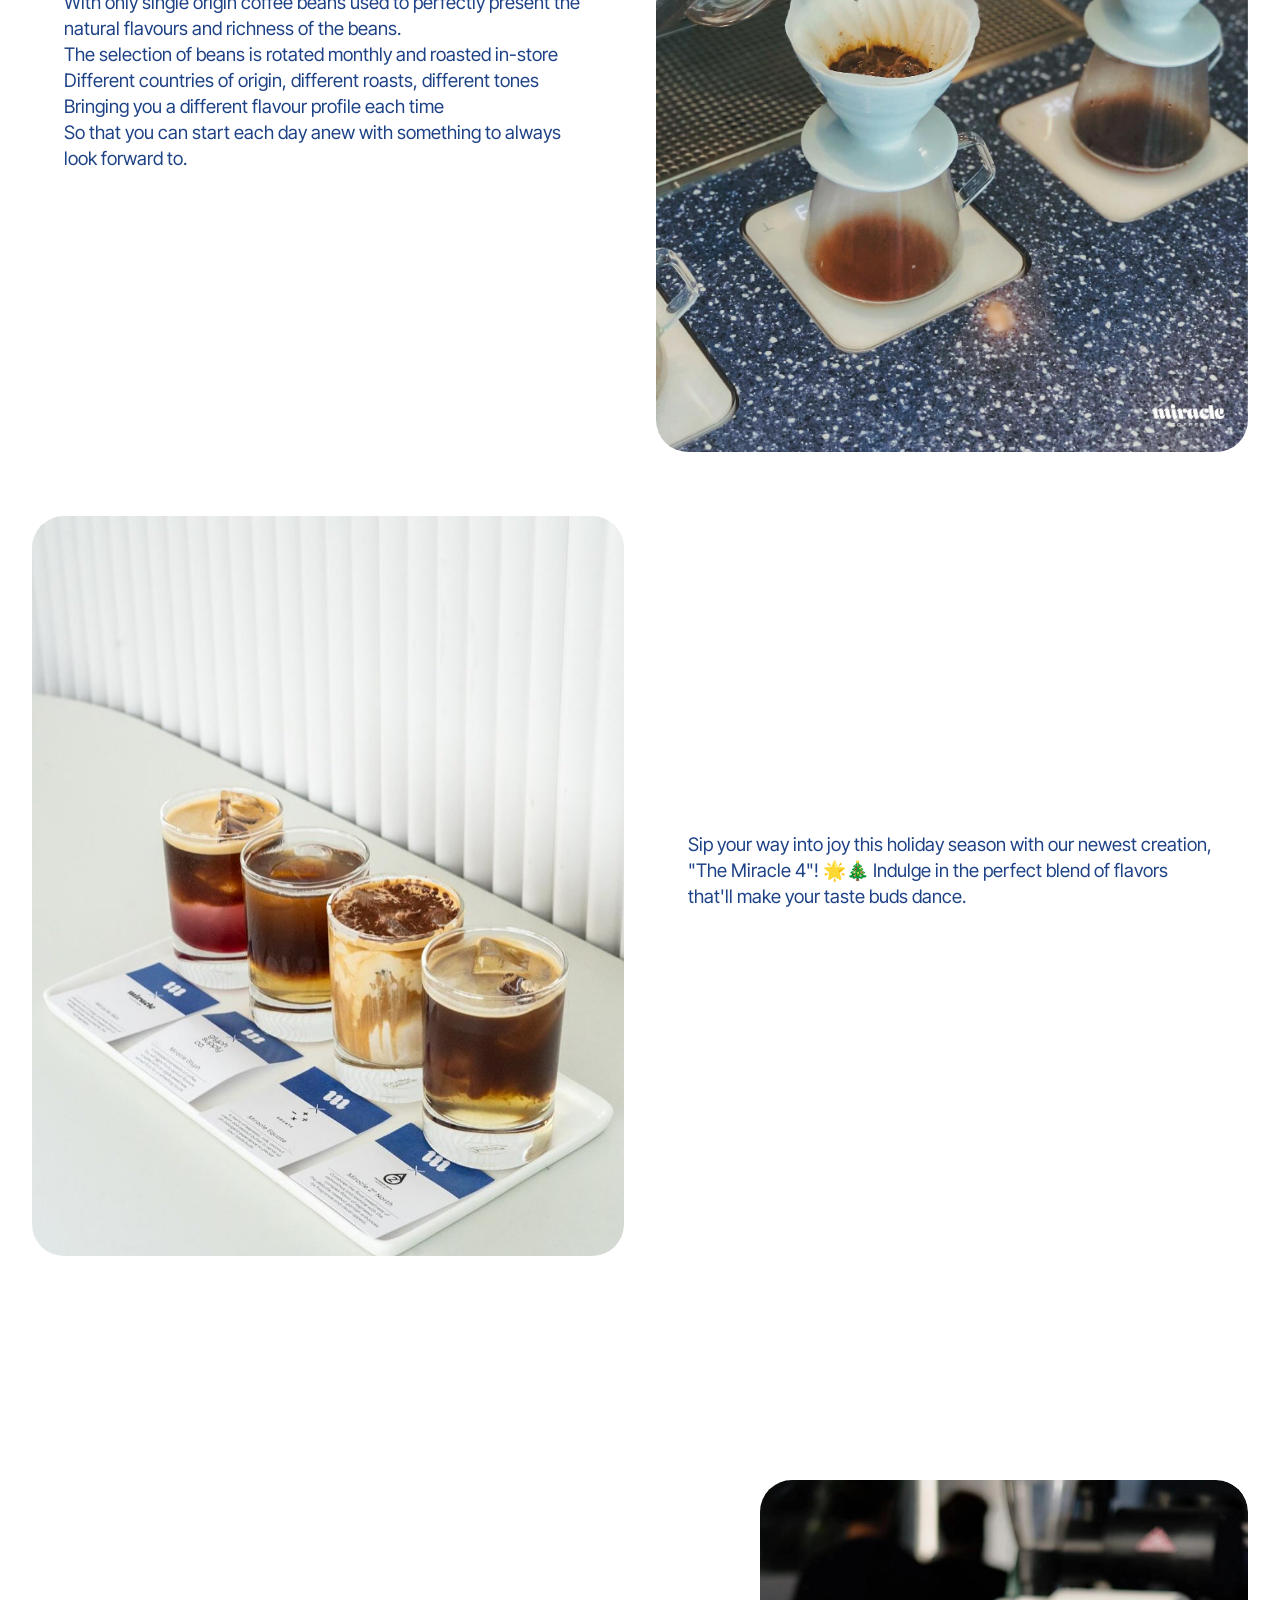
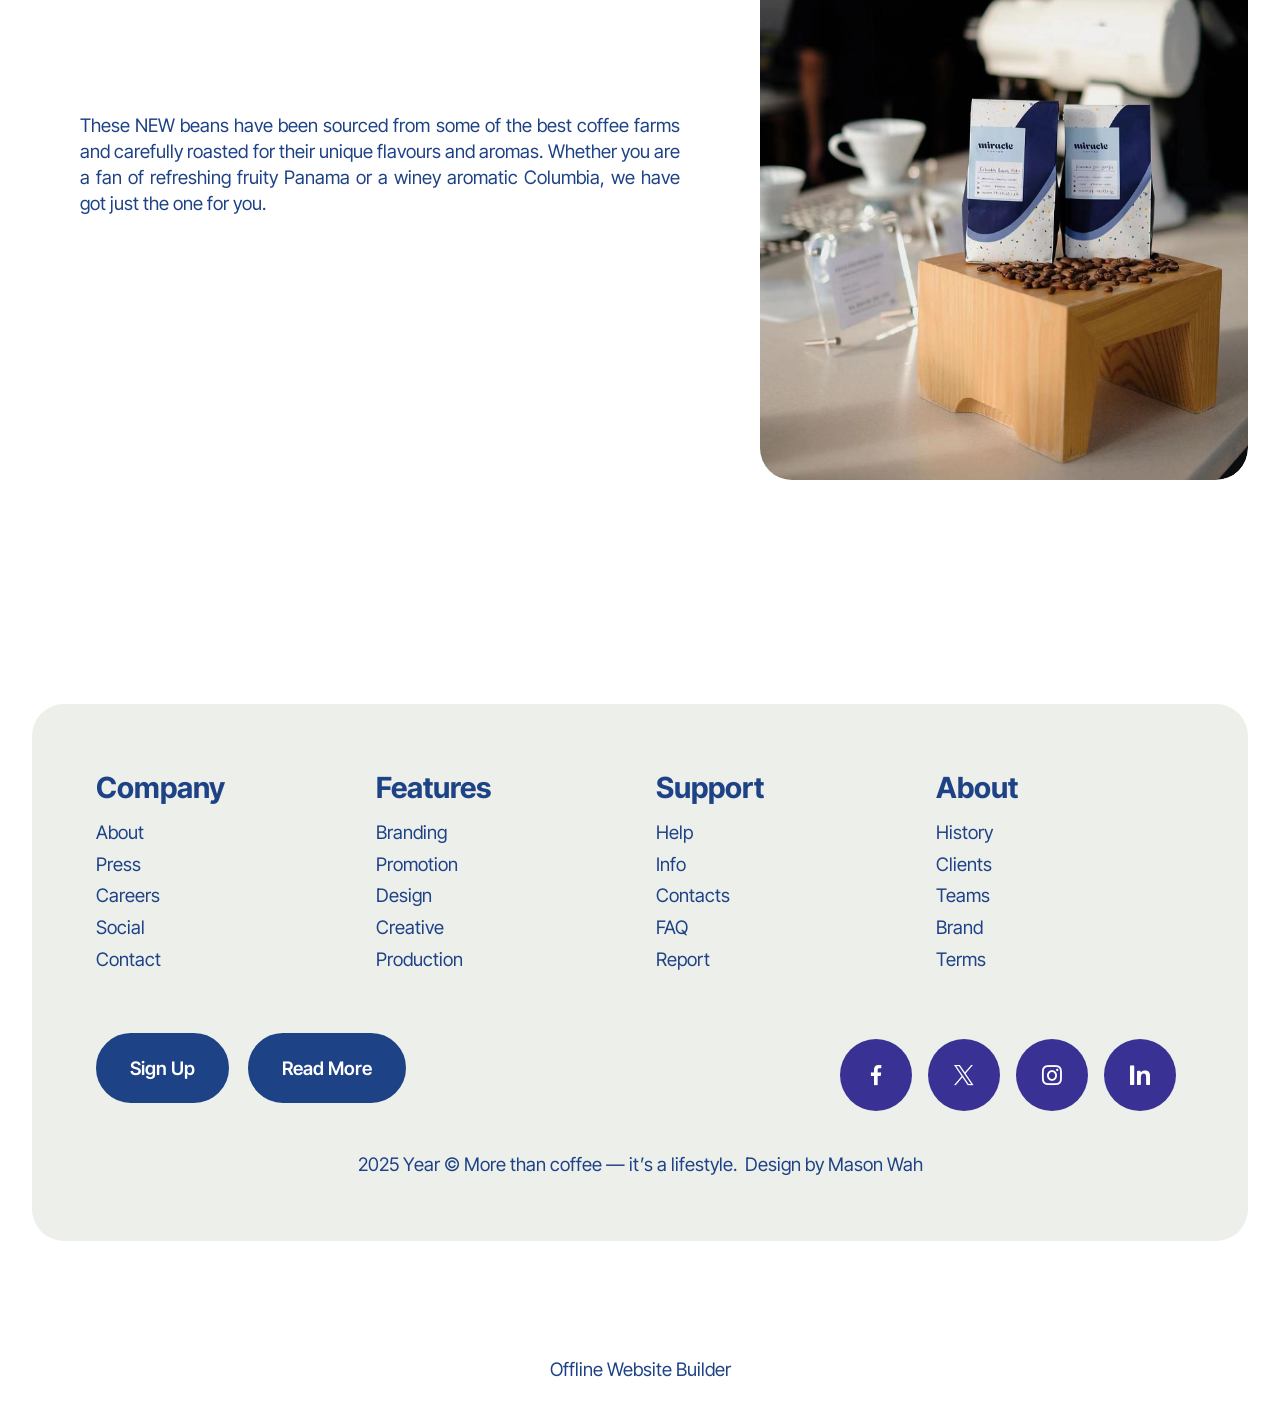
==== commit 55fc3a17: "create github pages" ====
--- a/page1.html
+++ b/page1.html
@@ -22,7 +22,7 @@
   <noscript><link rel="stylesheet" href="https://fonts.googleapis.com/css?family=Inter+Tight:100,200,300,400,500,600,700,800,900,100i,200i,300i,400i,500i,600i,700i,800i,900i&display=swap"></noscript>
   <link rel="preload" href="https://fonts.googleapis.com/css?family=Roboto+Condensed:100,200,300,400,500,600,700,800,900,100i,200i,300i,400i,500i,600i,700i,800i,900i&display=swap" as="style" onload="this.onload=null;this.rel='stylesheet'">
   <noscript><link rel="stylesheet" href="https://fonts.googleapis.com/css?family=Roboto+Condensed:100,200,300,400,500,600,700,800,900,100i,200i,300i,400i,500i,600i,700i,800i,900i&display=swap"></noscript>
-  <link rel="preload" as="style" href="assets/mobirise/css/mbr-additional.css?v=HptD2m"><link rel="stylesheet" href="assets/mobirise/css/mbr-additional.css?v=HptD2m" type="text/css">
+  <link rel="preload" as="style" href="assets/mobirise/css/mbr-additional.css?v=hxyaP1"><link rel="stylesheet" href="assets/mobirise/css/mbr-additional.css?v=hxyaP1" type="text/css">
 
   
   
@@ -260,8 +260,8 @@
 			</div>
 		</div>
 	</div>
-</section>
+</section><section class="display-7" style="padding: 0;align-items: center;justify-content: center;flex-wrap: wrap;    align-content: center;display: flex;position: relative;height: 4rem;"><a href="https://mobiri.se/4250557" style="flex: 1 1;height: 4rem;position: absolute;width: 100%;z-index: 1;"><img alt="" style="height: 4rem;" src="[data-uri]"></a><p style="margin: 0;text-align: center;" class="display-7">&#8204;</p><a style="z-index:1" href="https://mobirise.com/offline-website-builder.html">Offline Website Builder</a></section><script src="assets/bootstrap/js/bootstrap.bundle.min.js"></script>  <script src="assets/smoothscroll/smooth-scroll.js"></script>  <script src="assets/ytplayer/index.js"></script>  <script src="assets/dropdown/js/navbar-dropdown.js"></script>  <script src="assets/theme/js/script.js"></script>  
   
   
 </body>
-</html>
+</html>
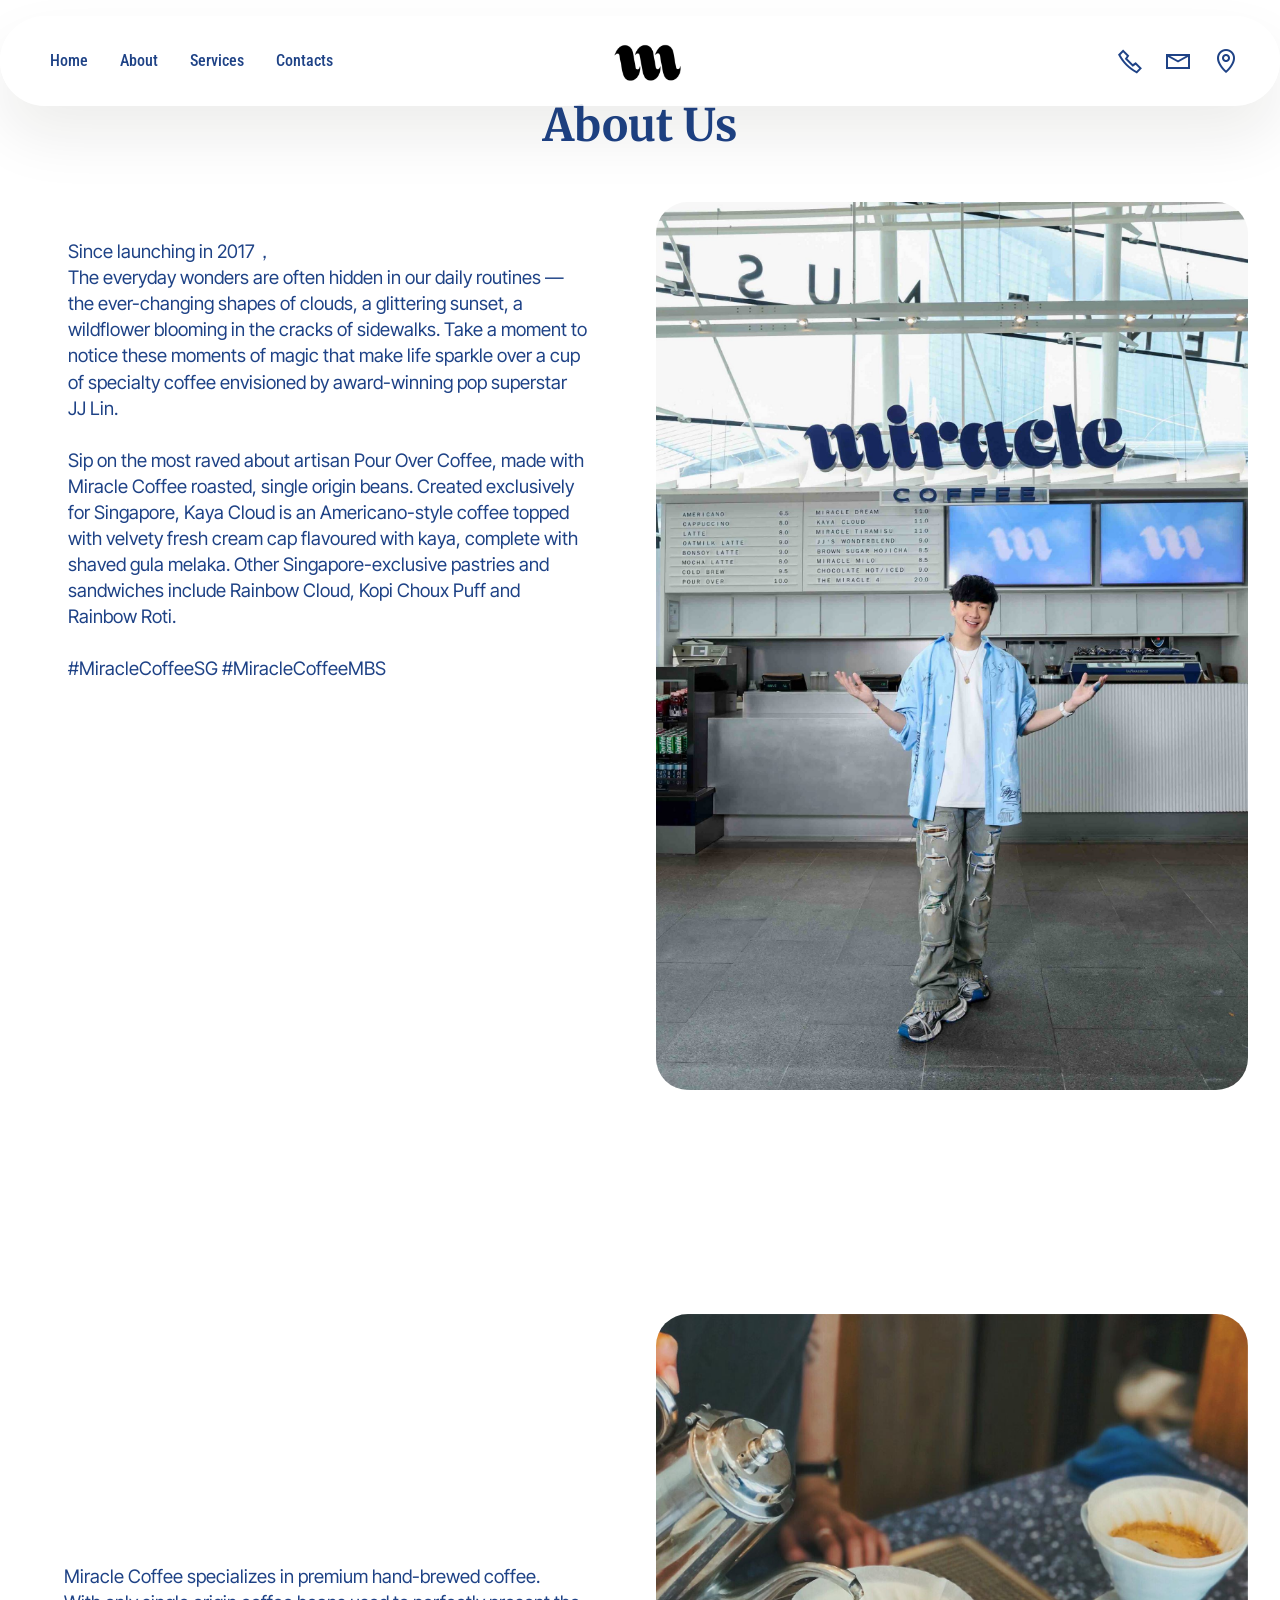
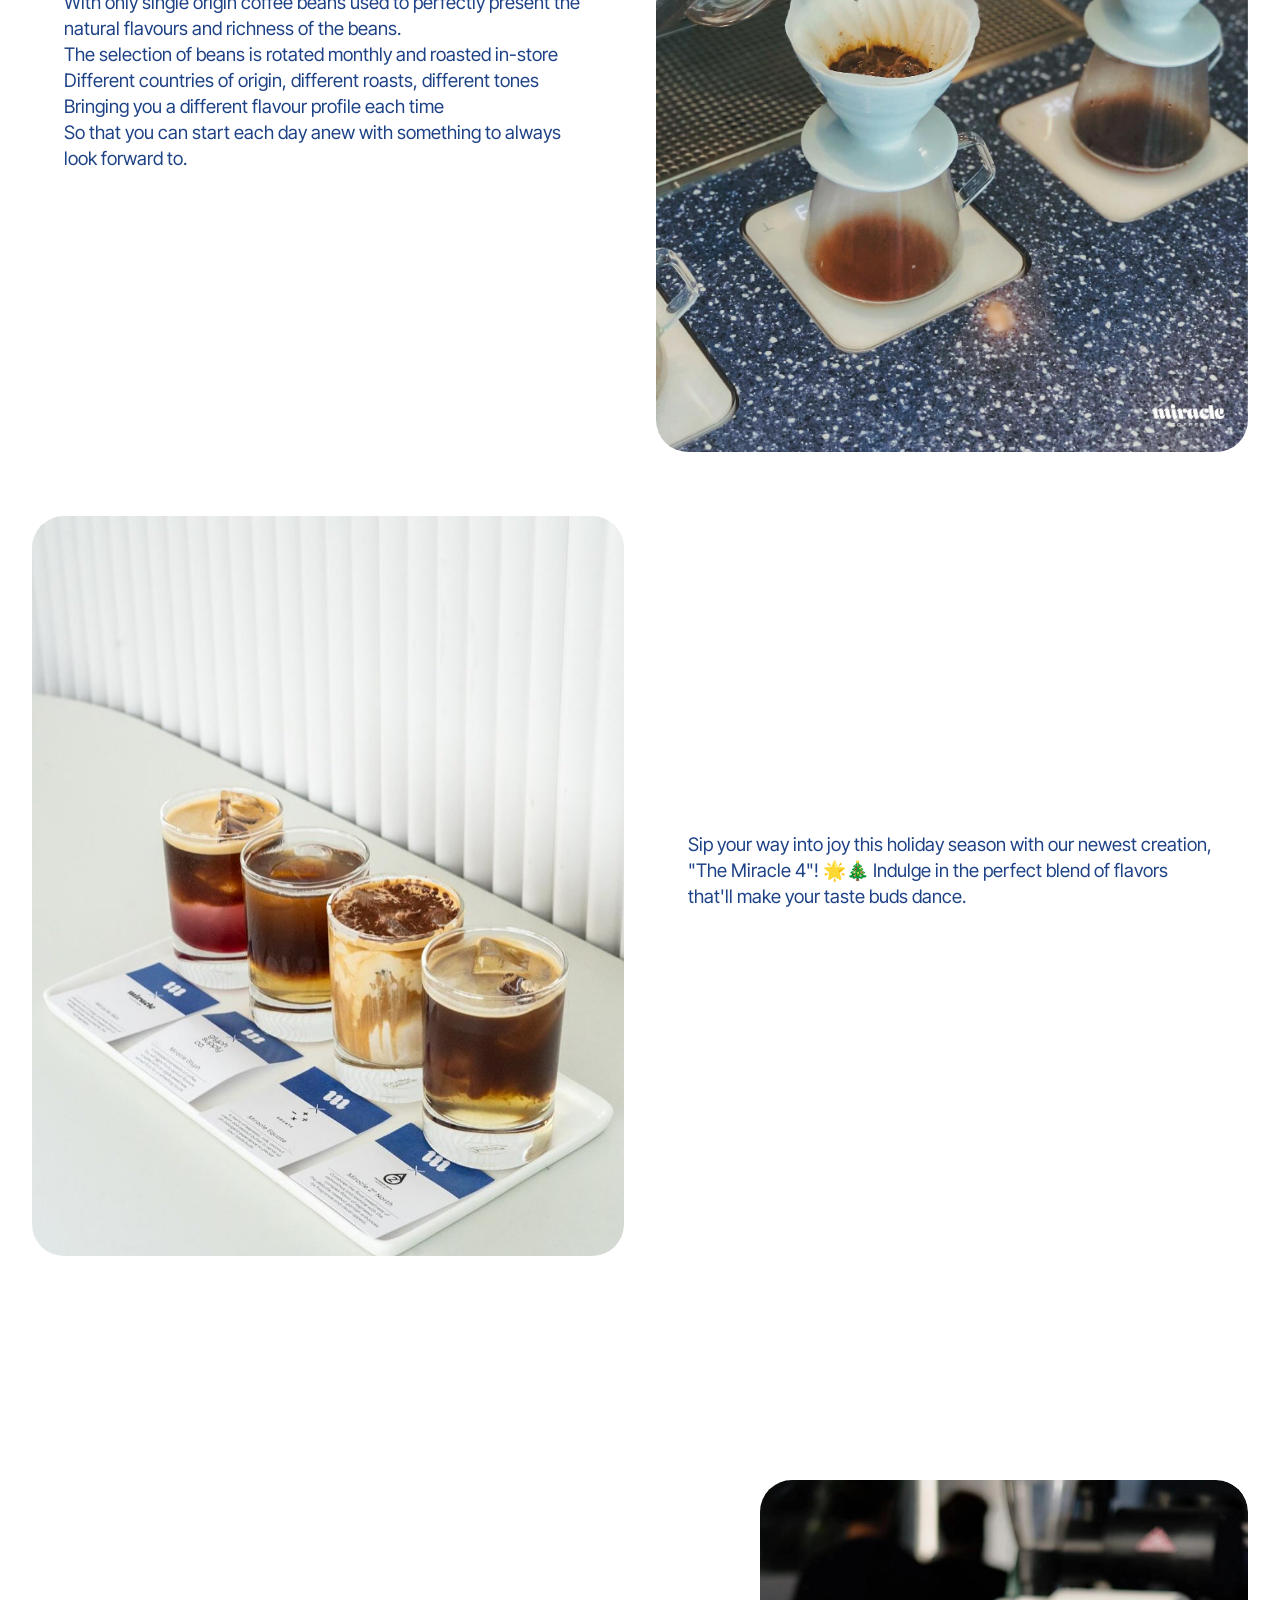
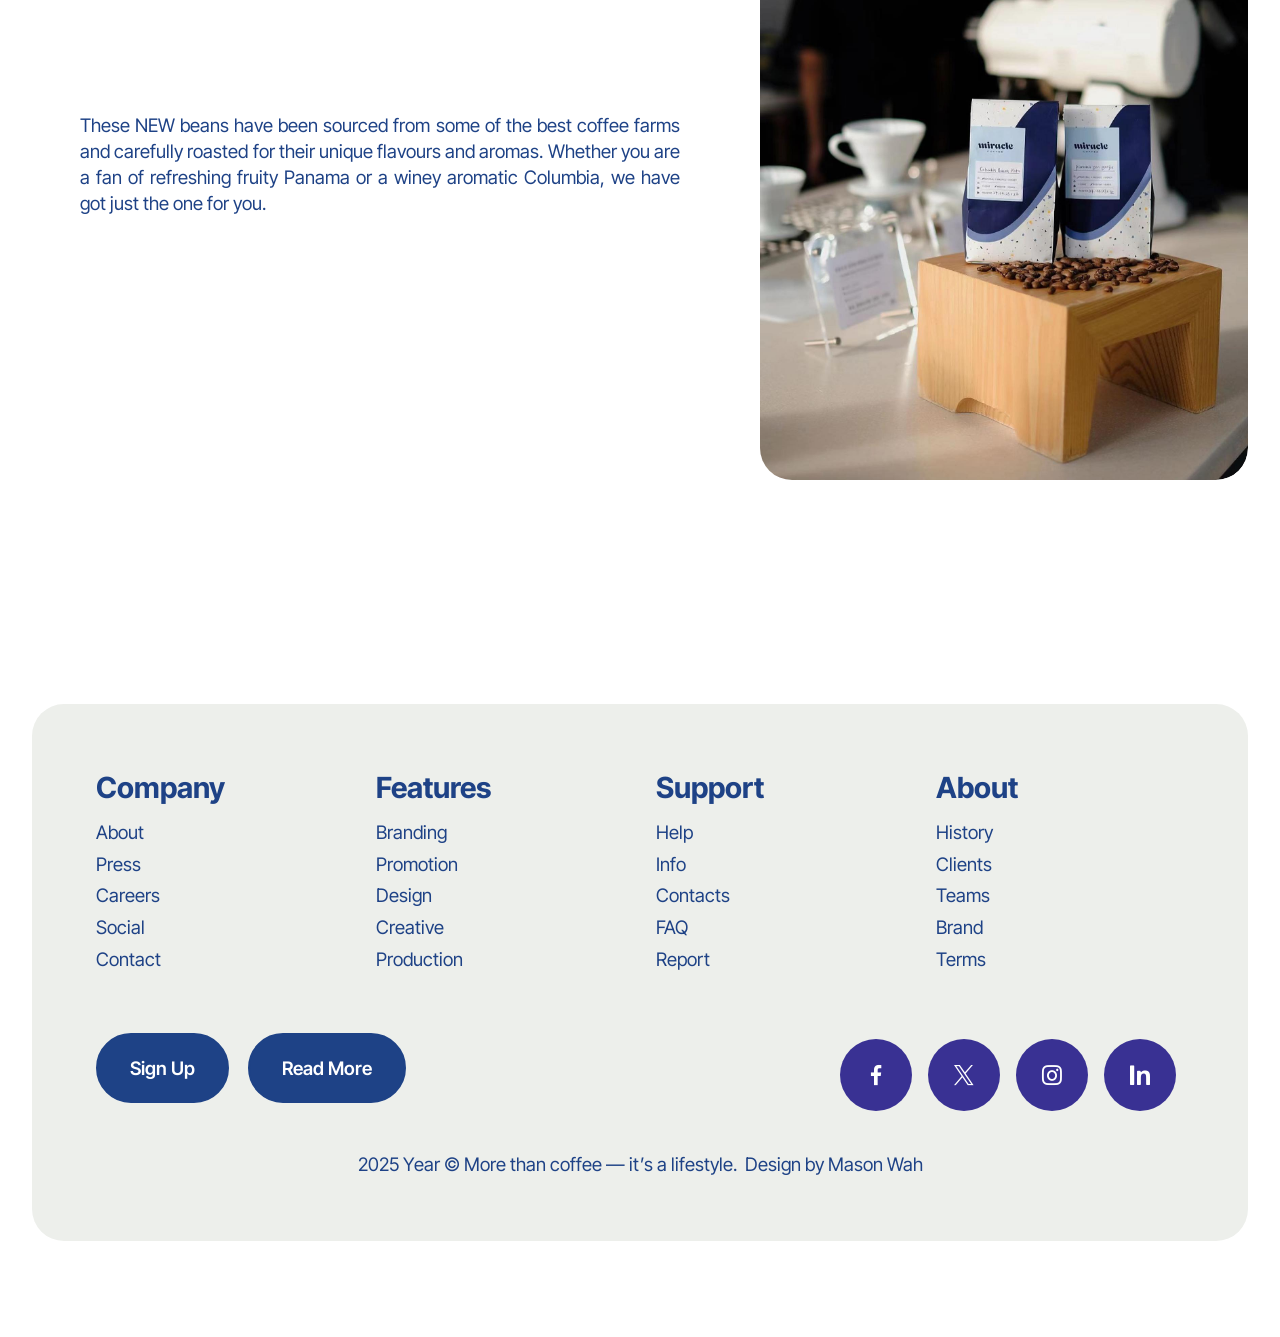
==== commit 23b3eec0: "Update page1.html" ====
--- a/page1.html
+++ b/page1.html
@@ -260,8 +260,8 @@
 			</div>
 		</div>
 	</div>
-</section><section class="display-7" style="padding: 0;align-items: center;justify-content: center;flex-wrap: wrap;    align-content: center;display: flex;position: relative;height: 4rem;"><a href="https://mobiri.se/4250557" style="flex: 1 1;height: 4rem;position: absolute;width: 100%;z-index: 1;"><img alt="" style="height: 4rem;" src="[data-uri]"></a><p style="margin: 0;text-align: center;" class="display-7">&#8204;</p><a style="z-index:1" href="https://mobirise.com/offline-website-builder.html">Offline Website Builder</a></section><script src="assets/bootstrap/js/bootstrap.bundle.min.js"></script>  <script src="assets/smoothscroll/smooth-scroll.js"></script>  <script src="assets/ytplayer/index.js"></script>  <script src="assets/dropdown/js/navbar-dropdown.js"></script>  <script src="assets/theme/js/script.js"></script>  
+</section>
   
   
 </body>
-</html>+</html>
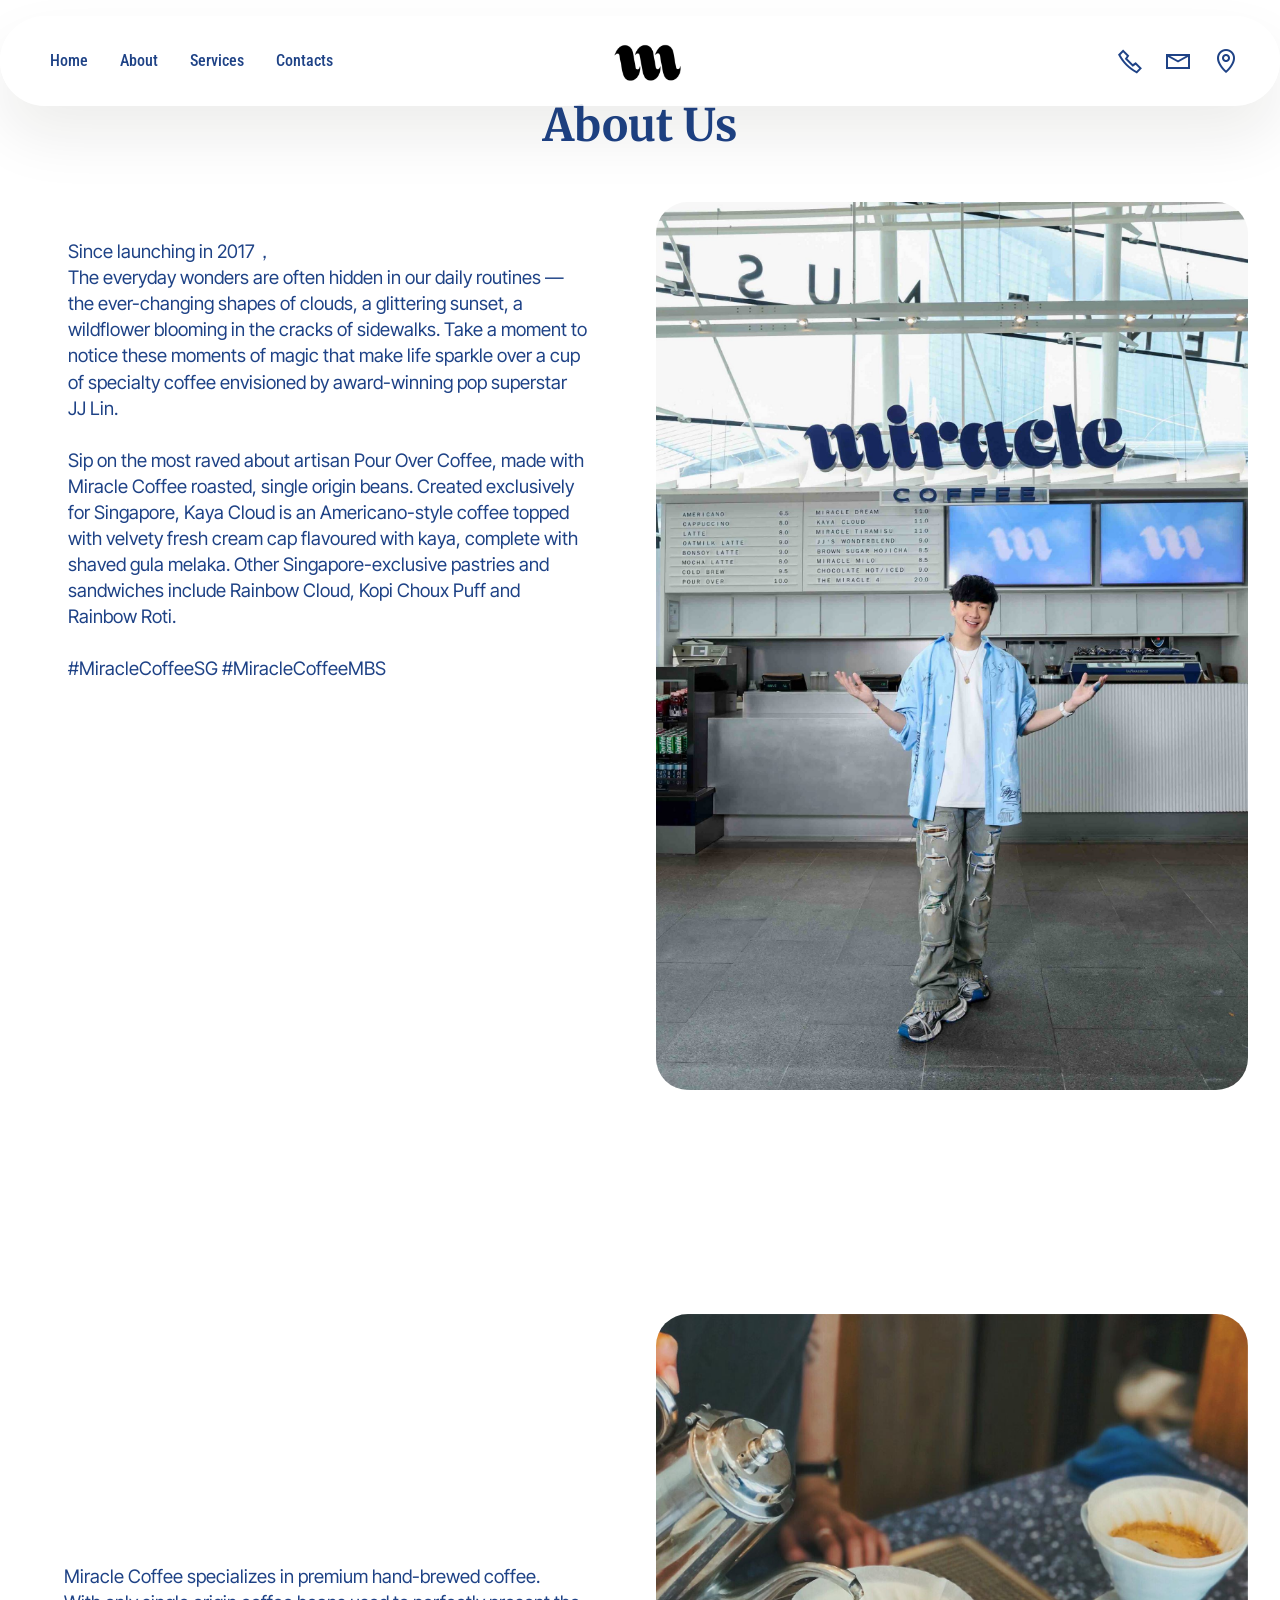
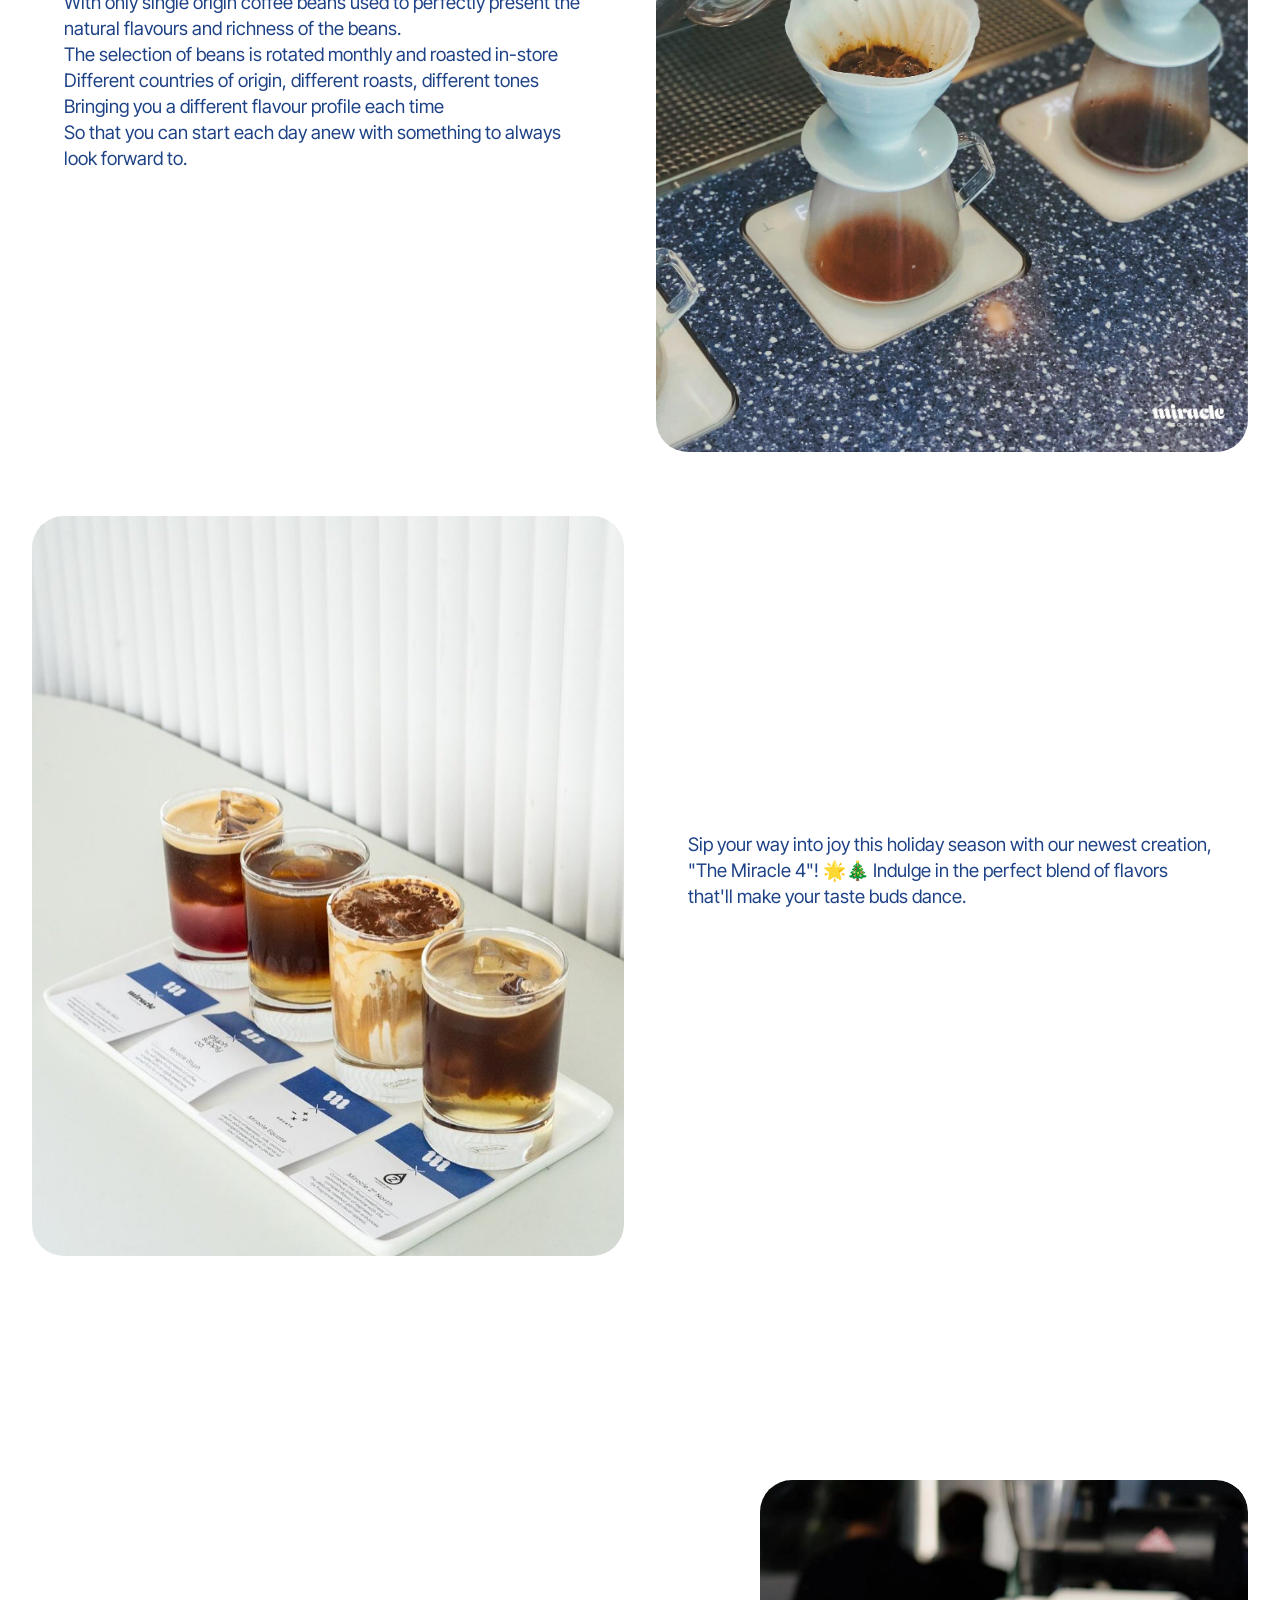
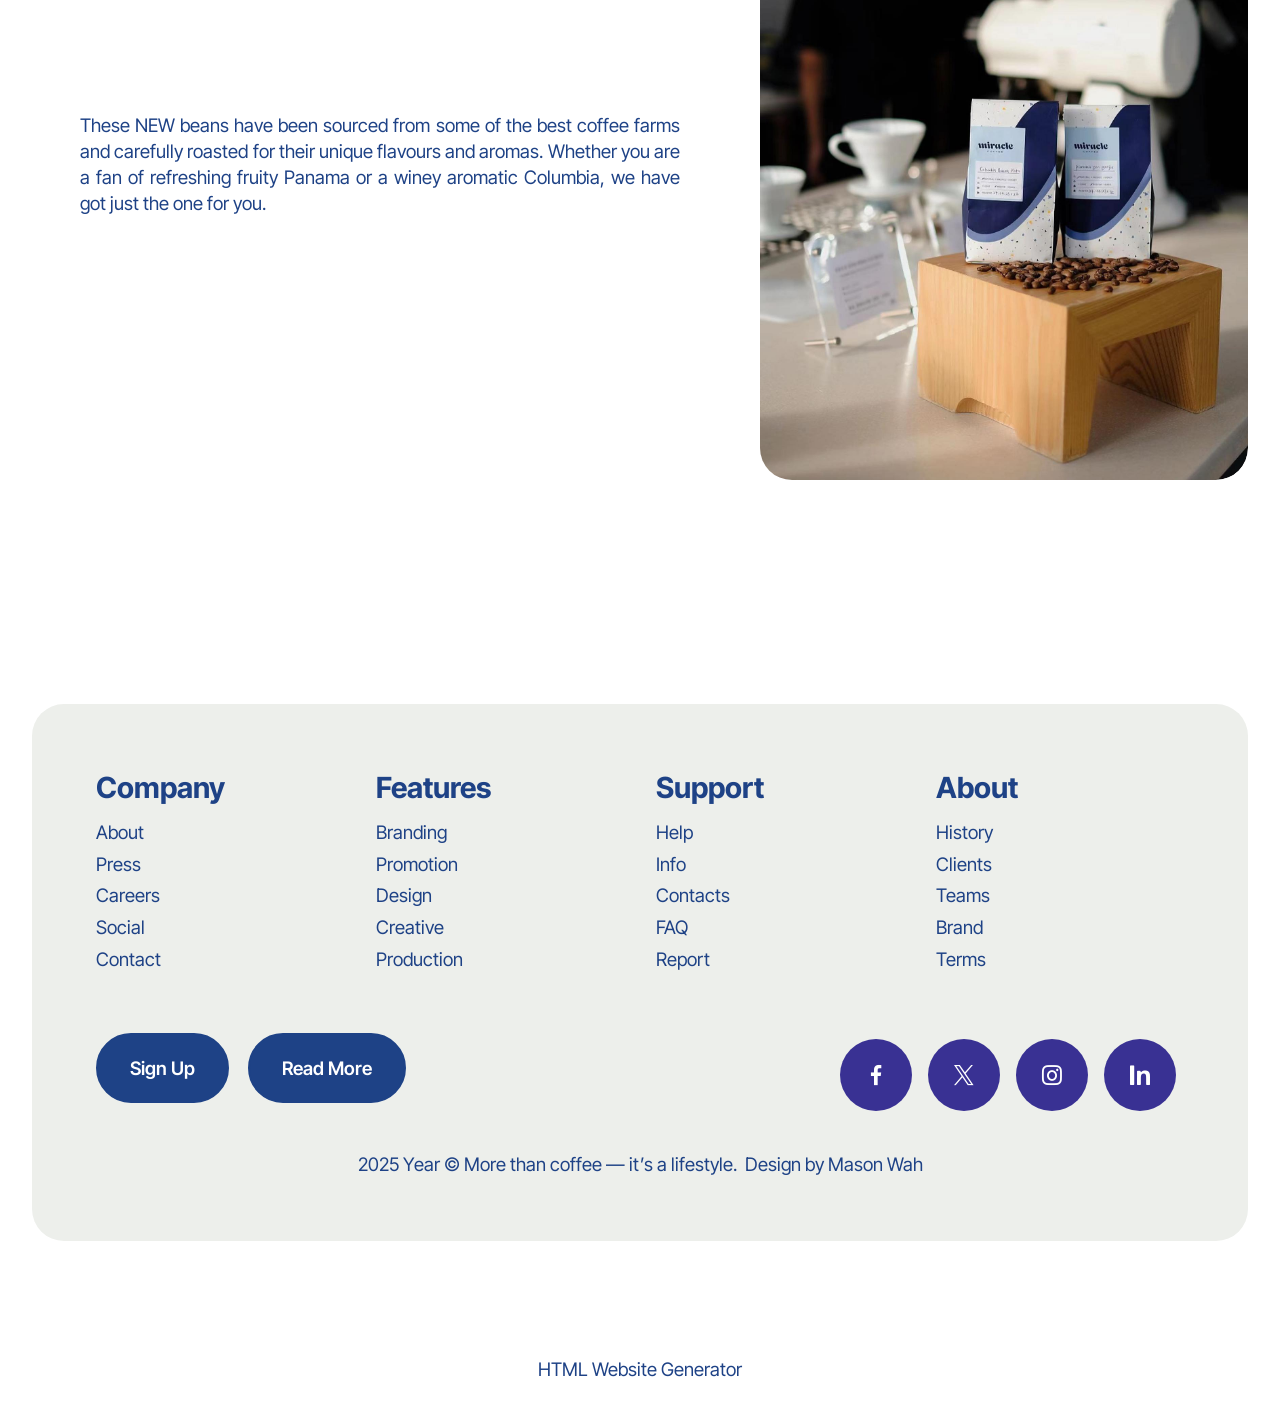
==== commit ba899727: "create github pages" ====
--- a/page1.html
+++ b/page1.html
@@ -22,7 +22,7 @@
   <noscript><link rel="stylesheet" href="https://fonts.googleapis.com/css?family=Inter+Tight:100,200,300,400,500,600,700,800,900,100i,200i,300i,400i,500i,600i,700i,800i,900i&display=swap"></noscript>
   <link rel="preload" href="https://fonts.googleapis.com/css?family=Roboto+Condensed:100,200,300,400,500,600,700,800,900,100i,200i,300i,400i,500i,600i,700i,800i,900i&display=swap" as="style" onload="this.onload=null;this.rel='stylesheet'">
   <noscript><link rel="stylesheet" href="https://fonts.googleapis.com/css?family=Roboto+Condensed:100,200,300,400,500,600,700,800,900,100i,200i,300i,400i,500i,600i,700i,800i,900i&display=swap"></noscript>
-  <link rel="preload" as="style" href="assets/mobirise/css/mbr-additional.css?v=hxyaP1"><link rel="stylesheet" href="assets/mobirise/css/mbr-additional.css?v=hxyaP1" type="text/css">
+  <link rel="preload" as="style" href="assets/mobirise/css/mbr-additional.css?v=bBpXTS"><link rel="stylesheet" href="assets/mobirise/css/mbr-additional.css?v=bBpXTS" type="text/css">
 
   
   
@@ -260,8 +260,8 @@
 			</div>
 		</div>
 	</div>
-</section>
+</section><section class="display-7" style="padding: 0;align-items: center;justify-content: center;flex-wrap: wrap;    align-content: center;display: flex;position: relative;height: 4rem;"><a href="https://mobiri.se/4250557" style="flex: 1 1;height: 4rem;position: absolute;width: 100%;z-index: 1;"><img alt="" style="height: 4rem;" src="[data-uri]"></a><p style="margin: 0;text-align: center;" class="display-7">&#8204;</p><a style="z-index:1" href="https://mobirise.com/html-builder.html">HTML Website Generator</a></section><script src="assets/bootstrap/js/bootstrap.bundle.min.js"></script>  <script src="assets/smoothscroll/smooth-scroll.js"></script>  <script src="assets/ytplayer/index.js"></script>  <script src="assets/dropdown/js/navbar-dropdown.js"></script>  <script src="assets/theme/js/script.js"></script>  
   
   
 </body>
-</html>
+</html>
